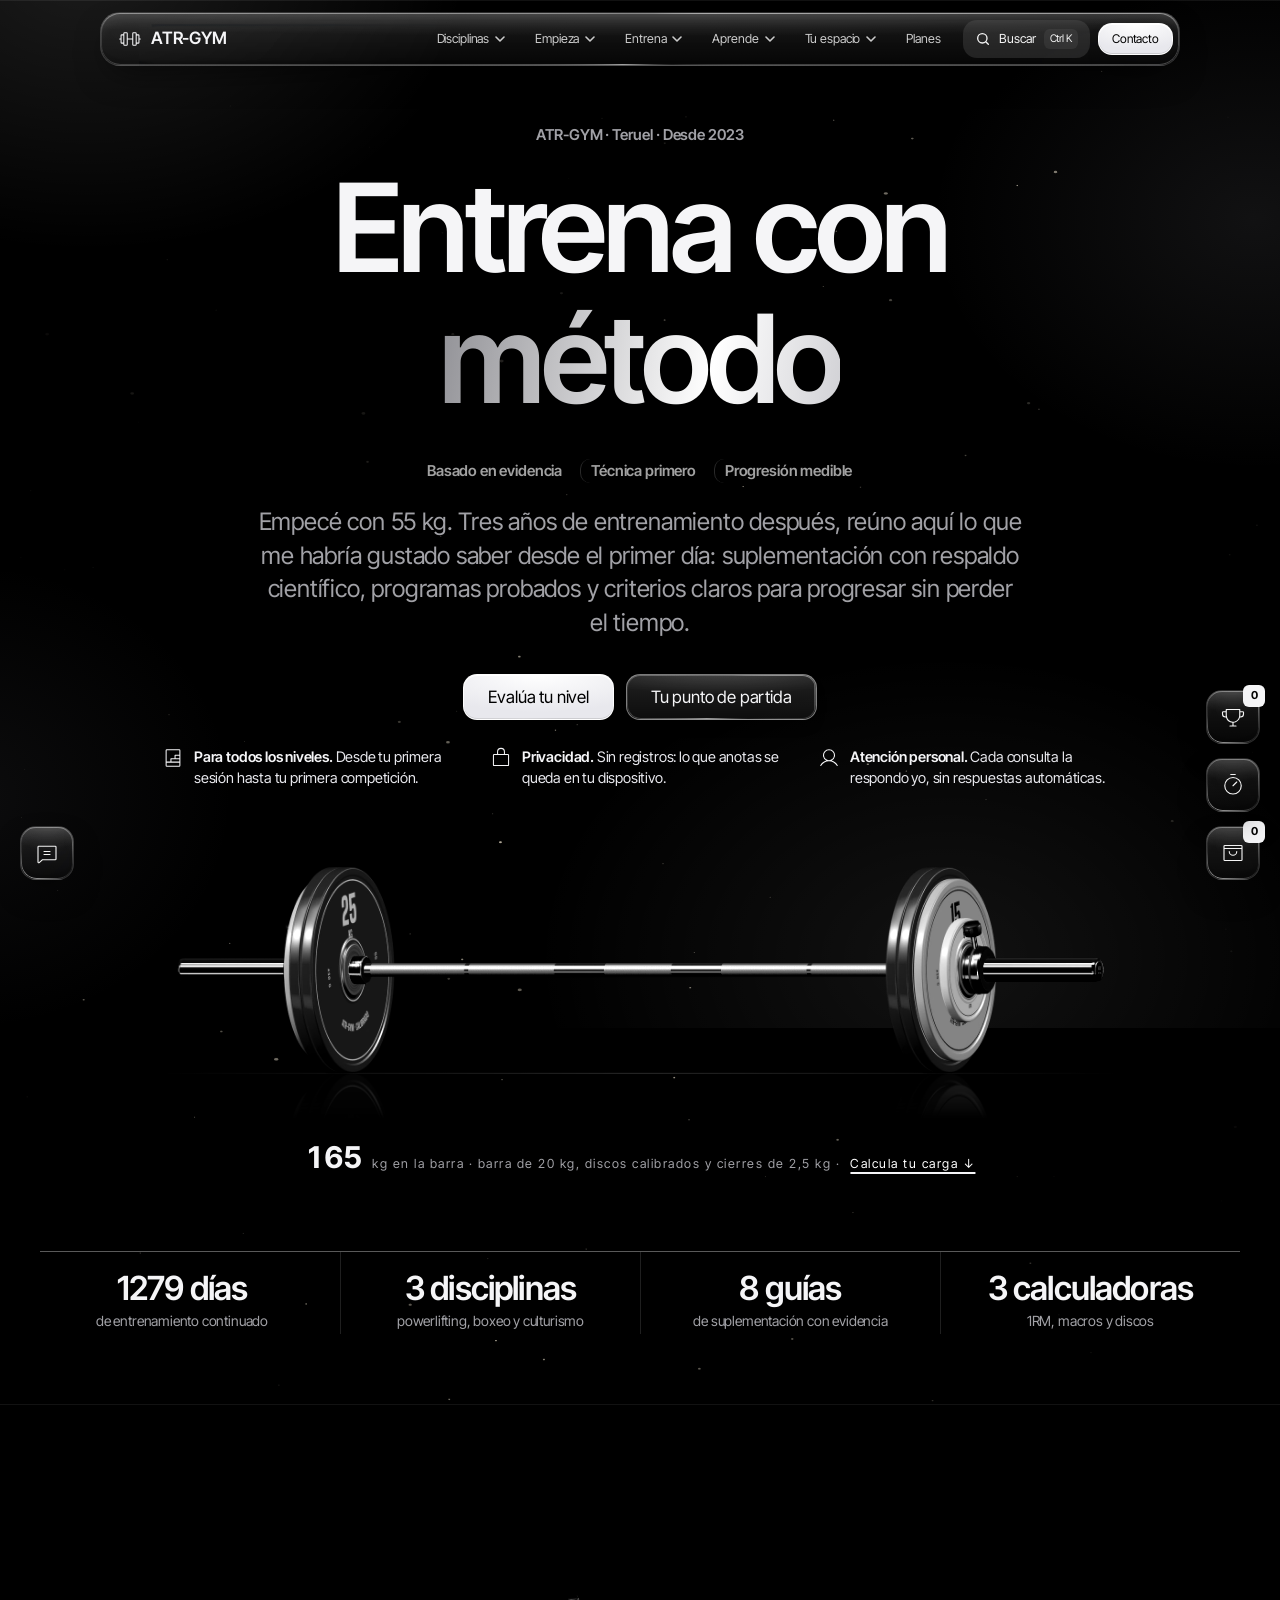
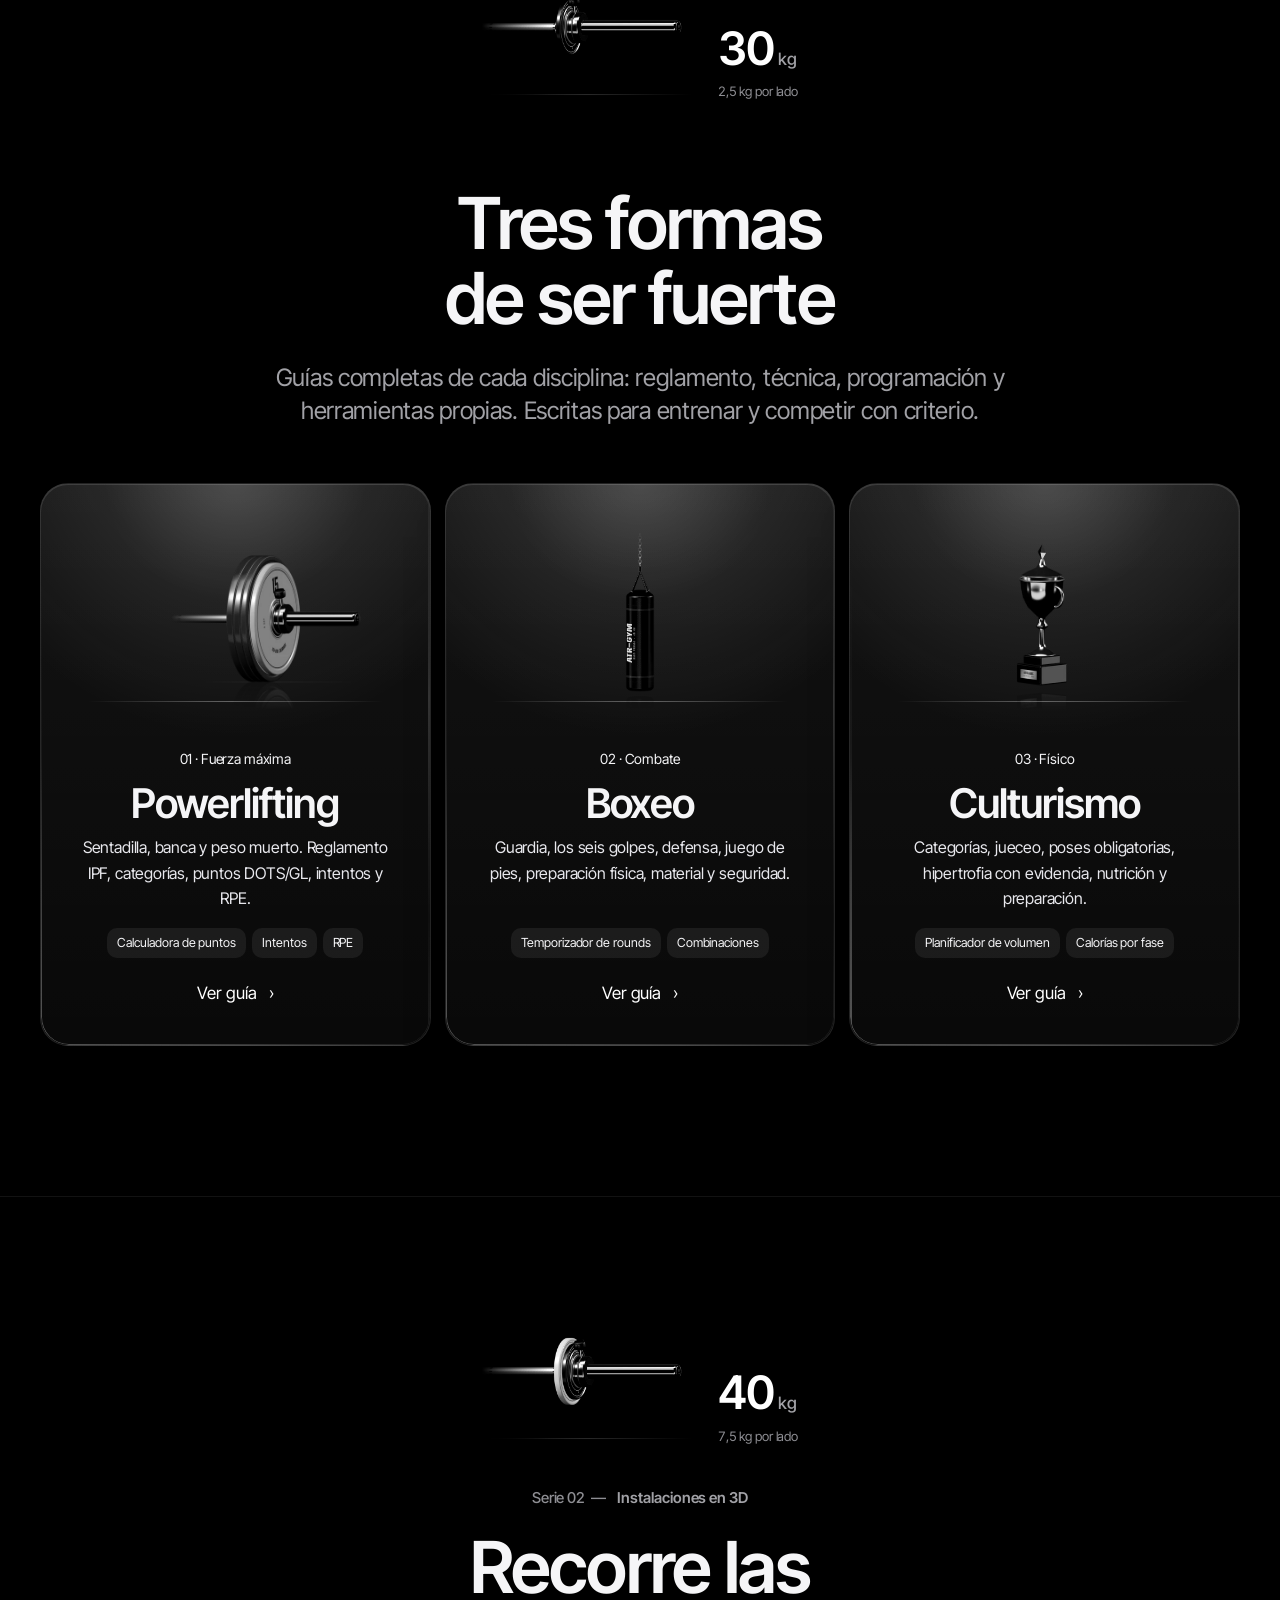
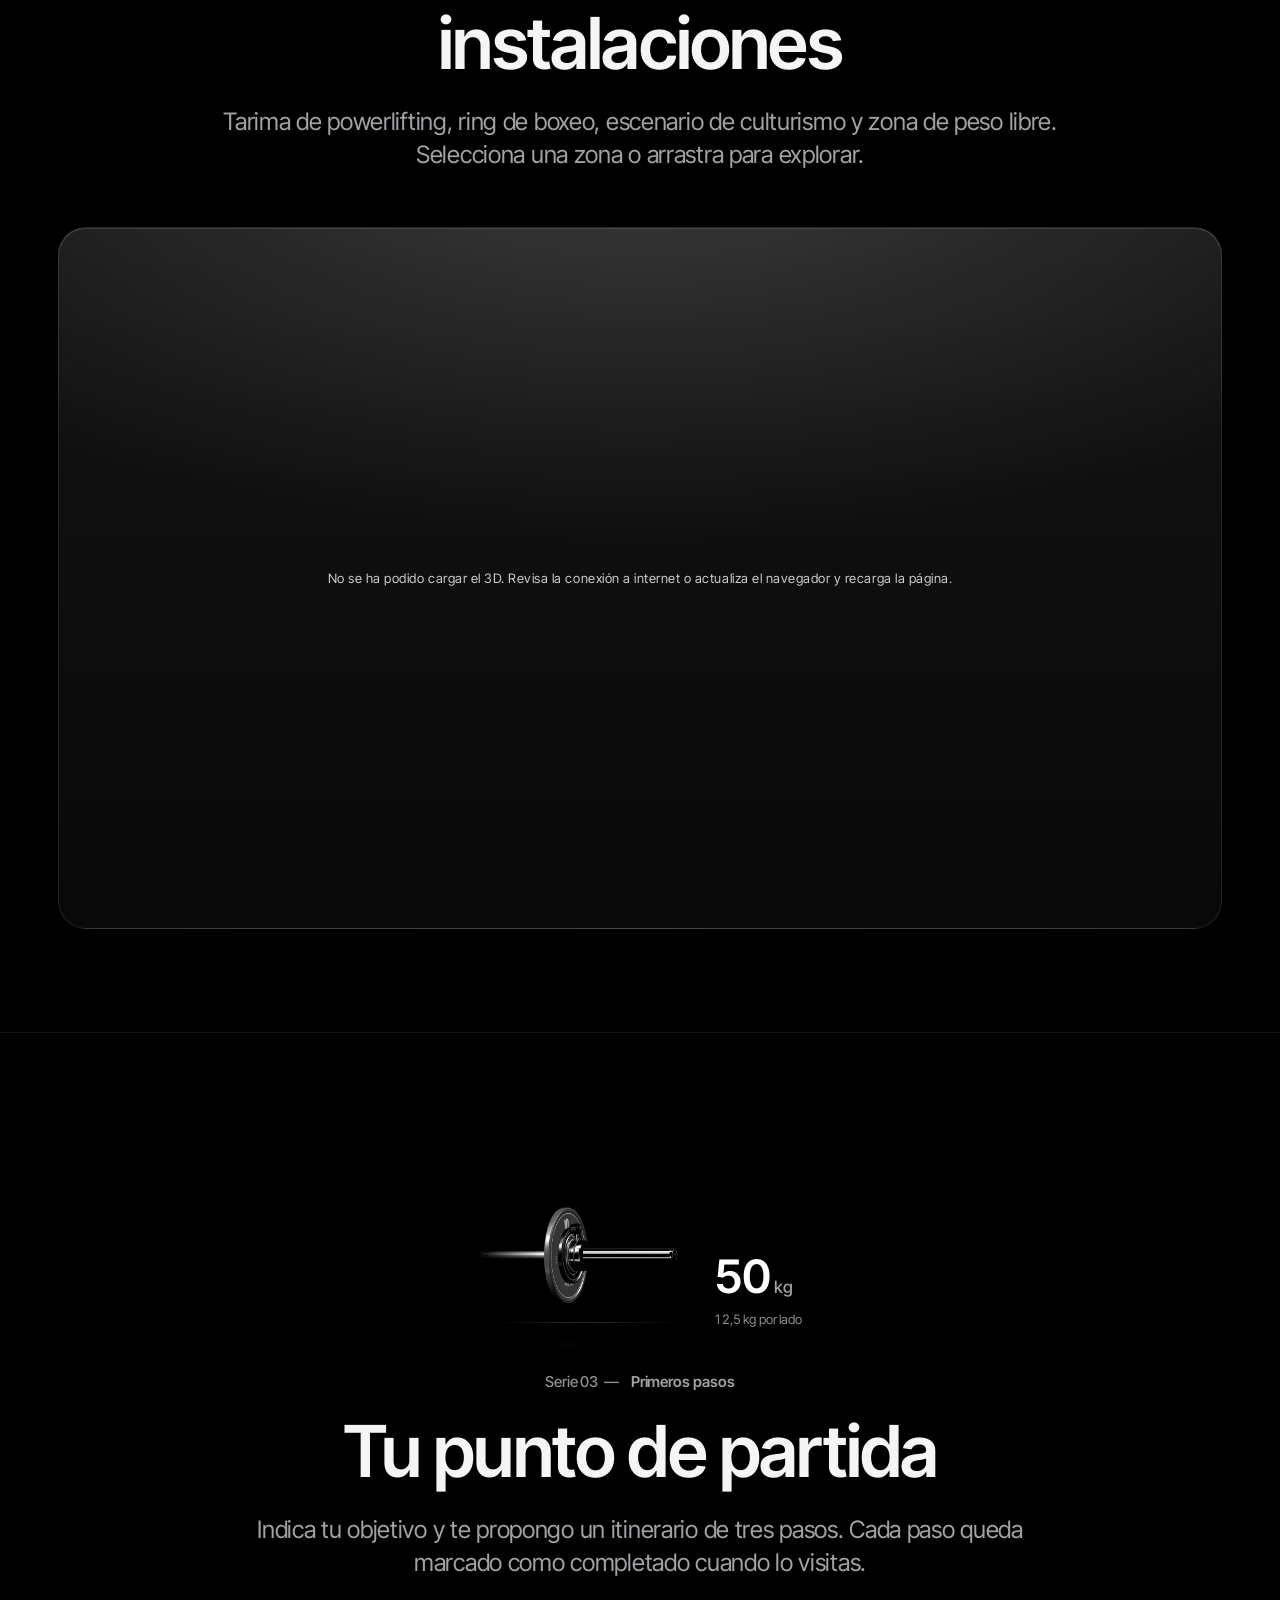
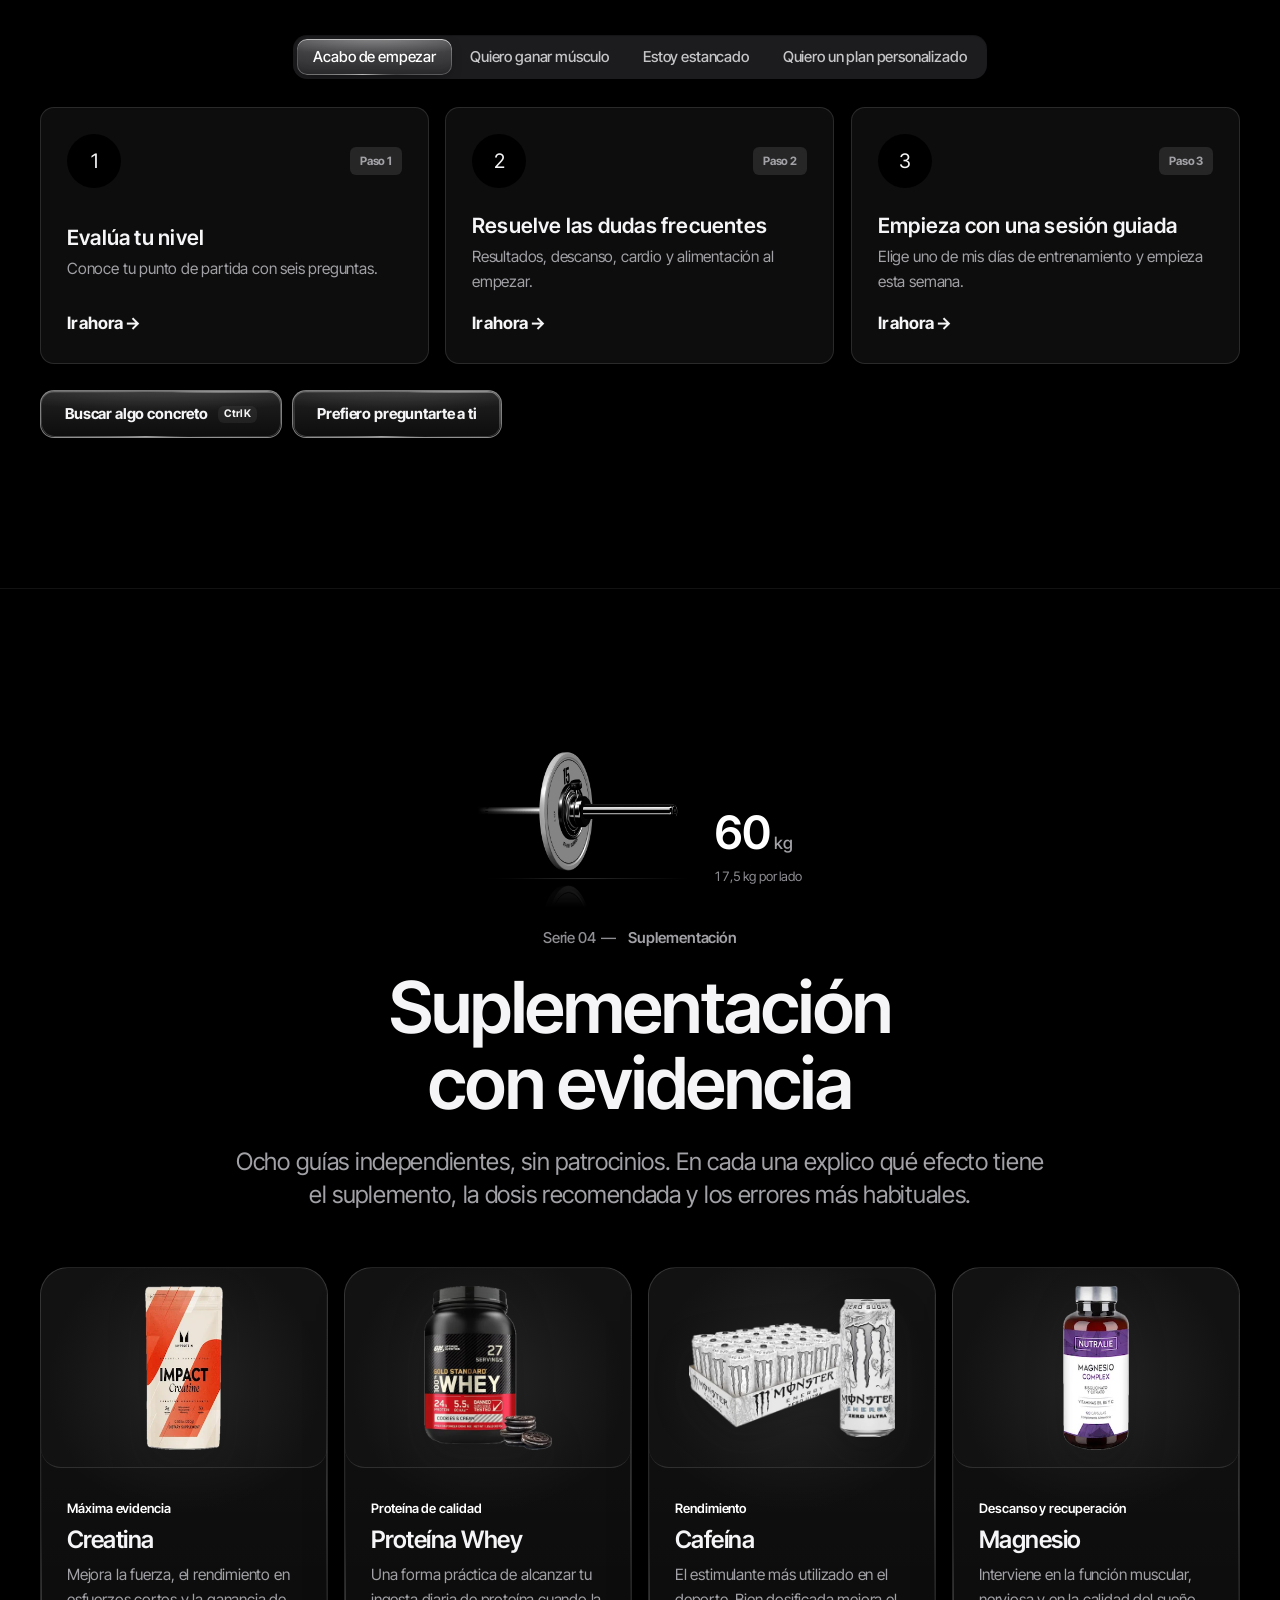
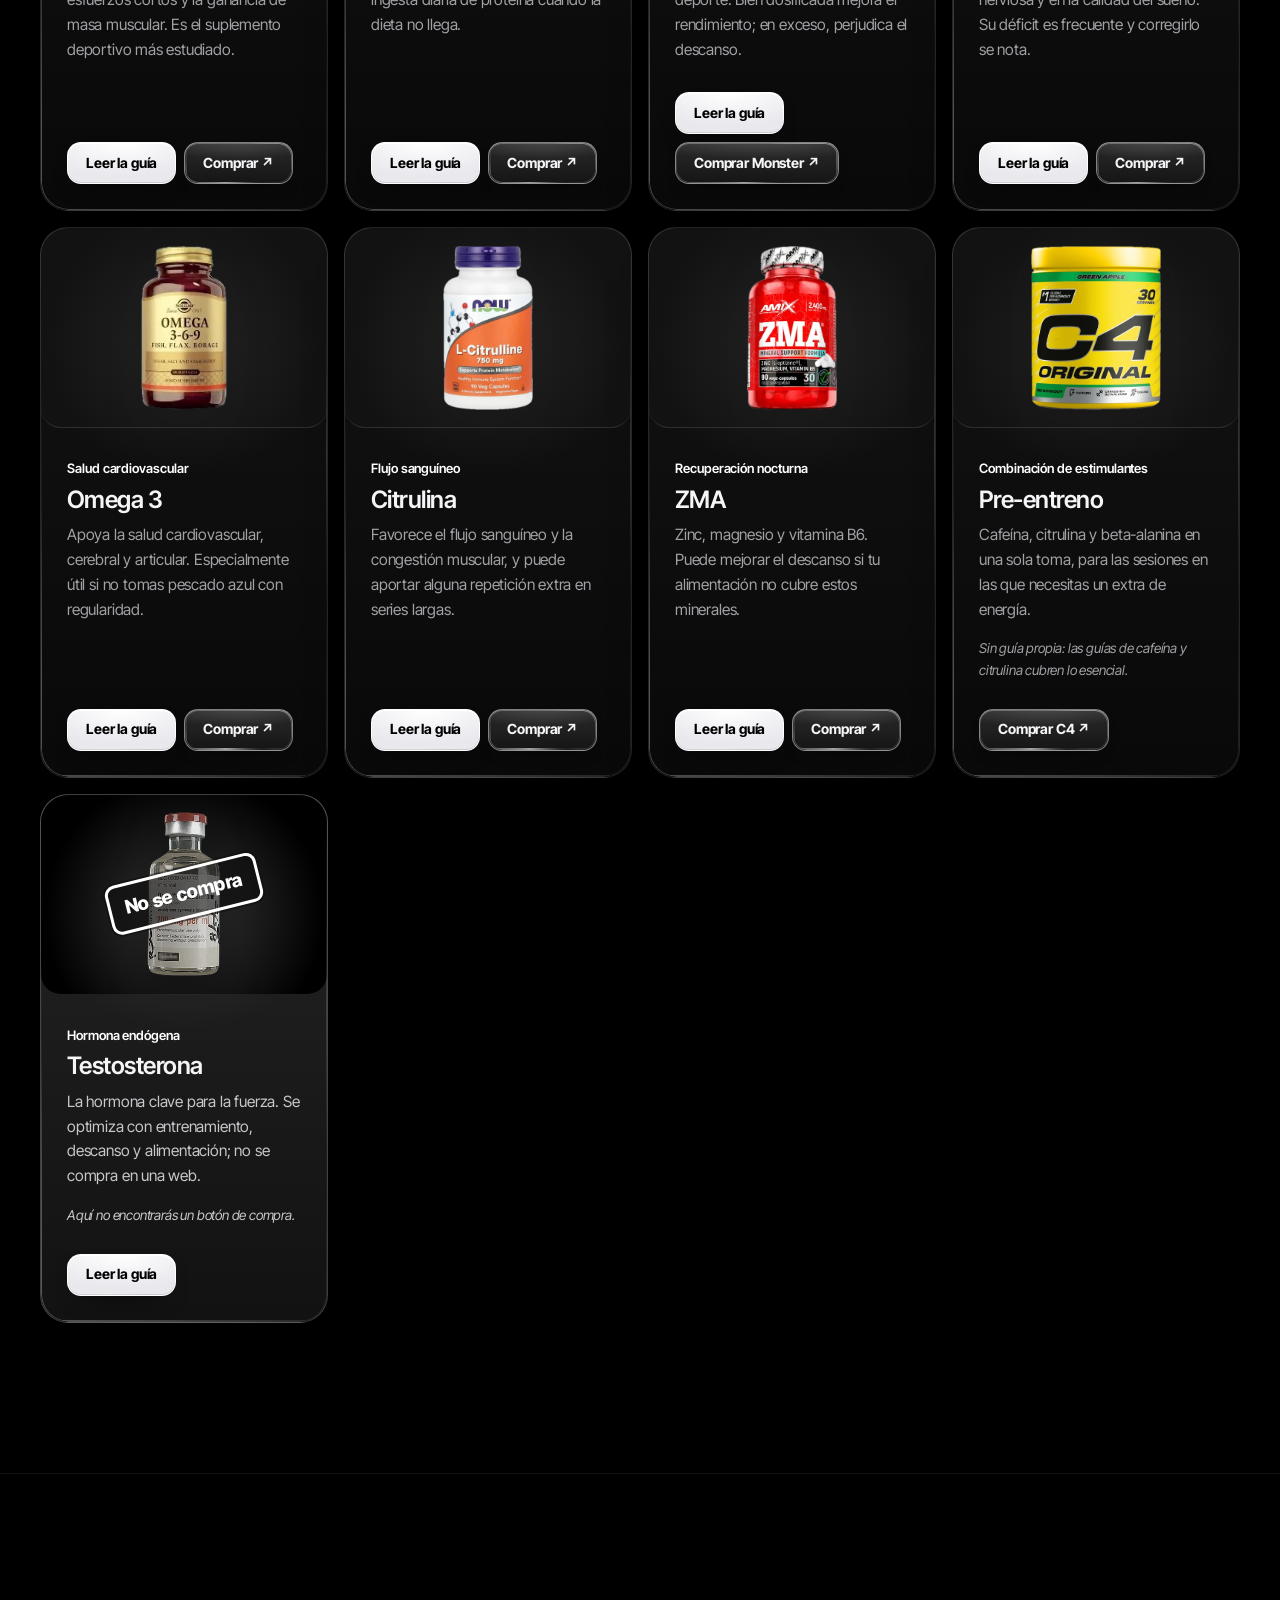
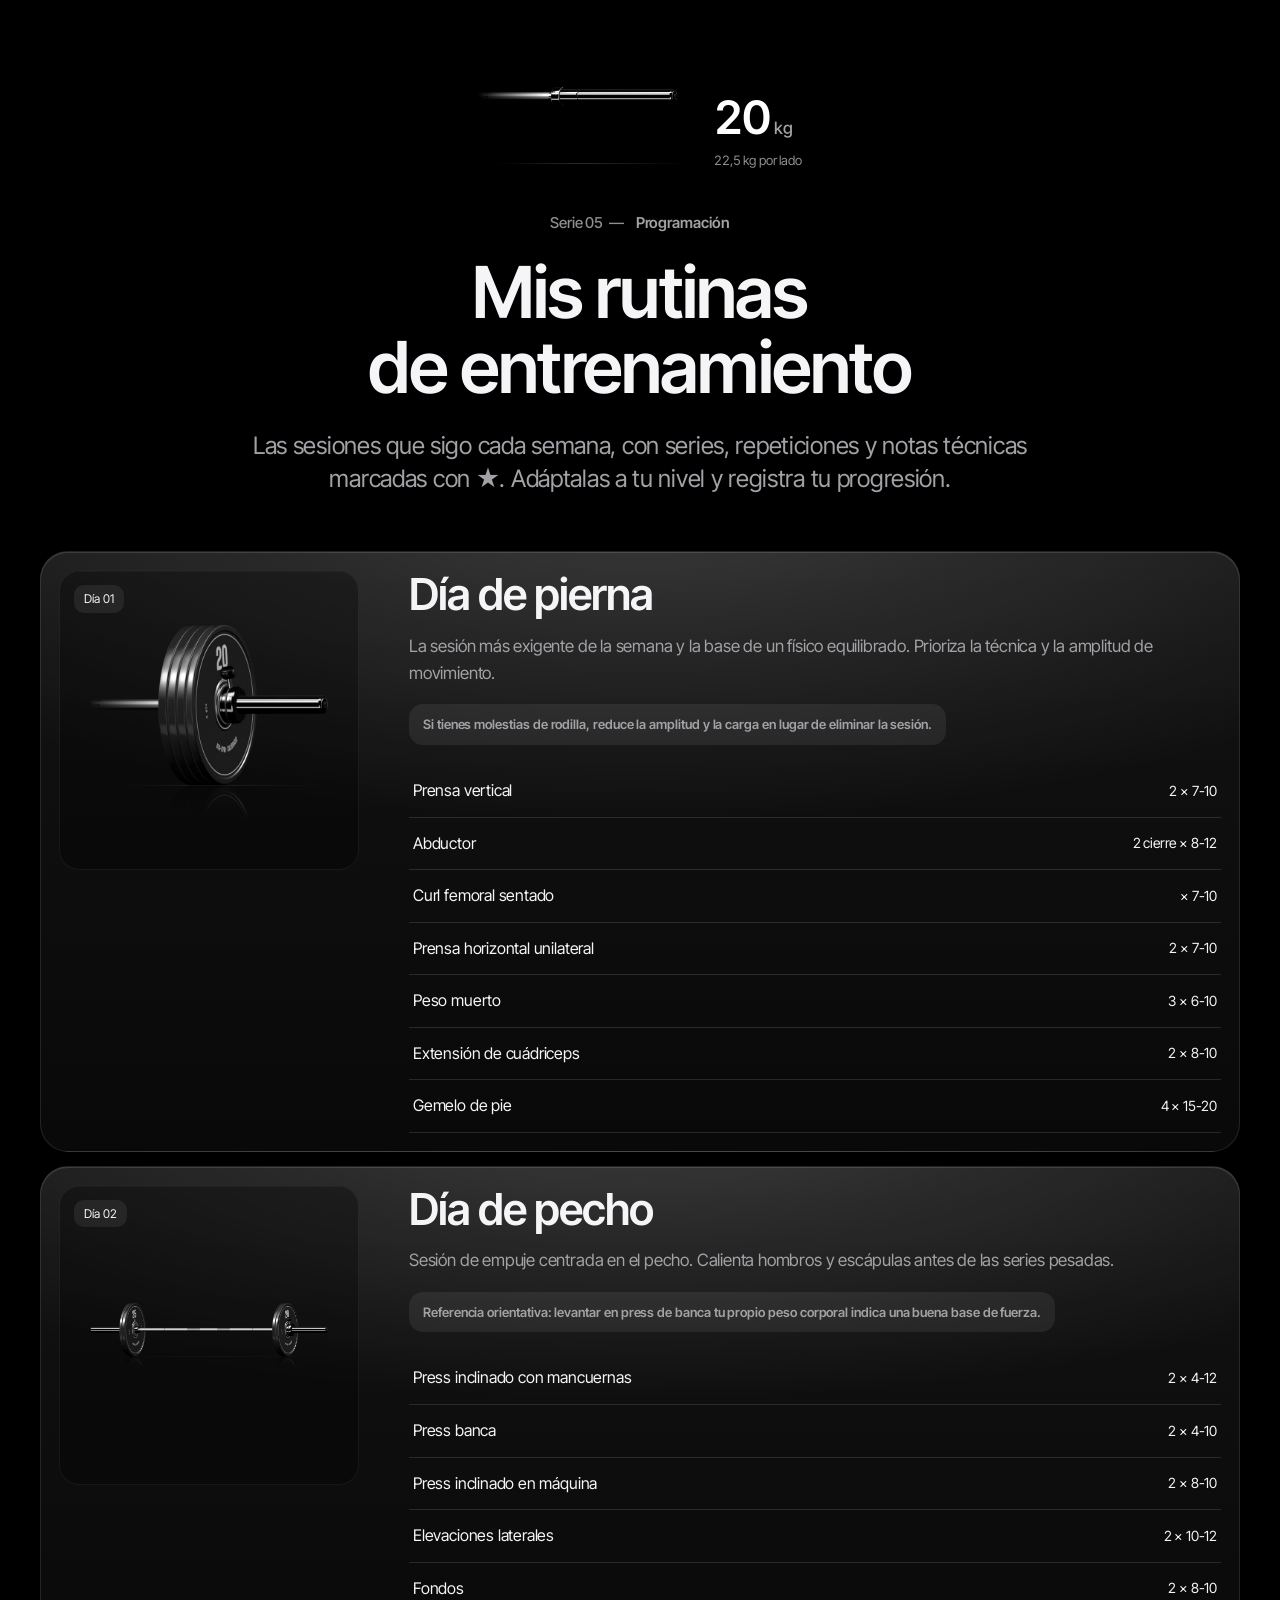
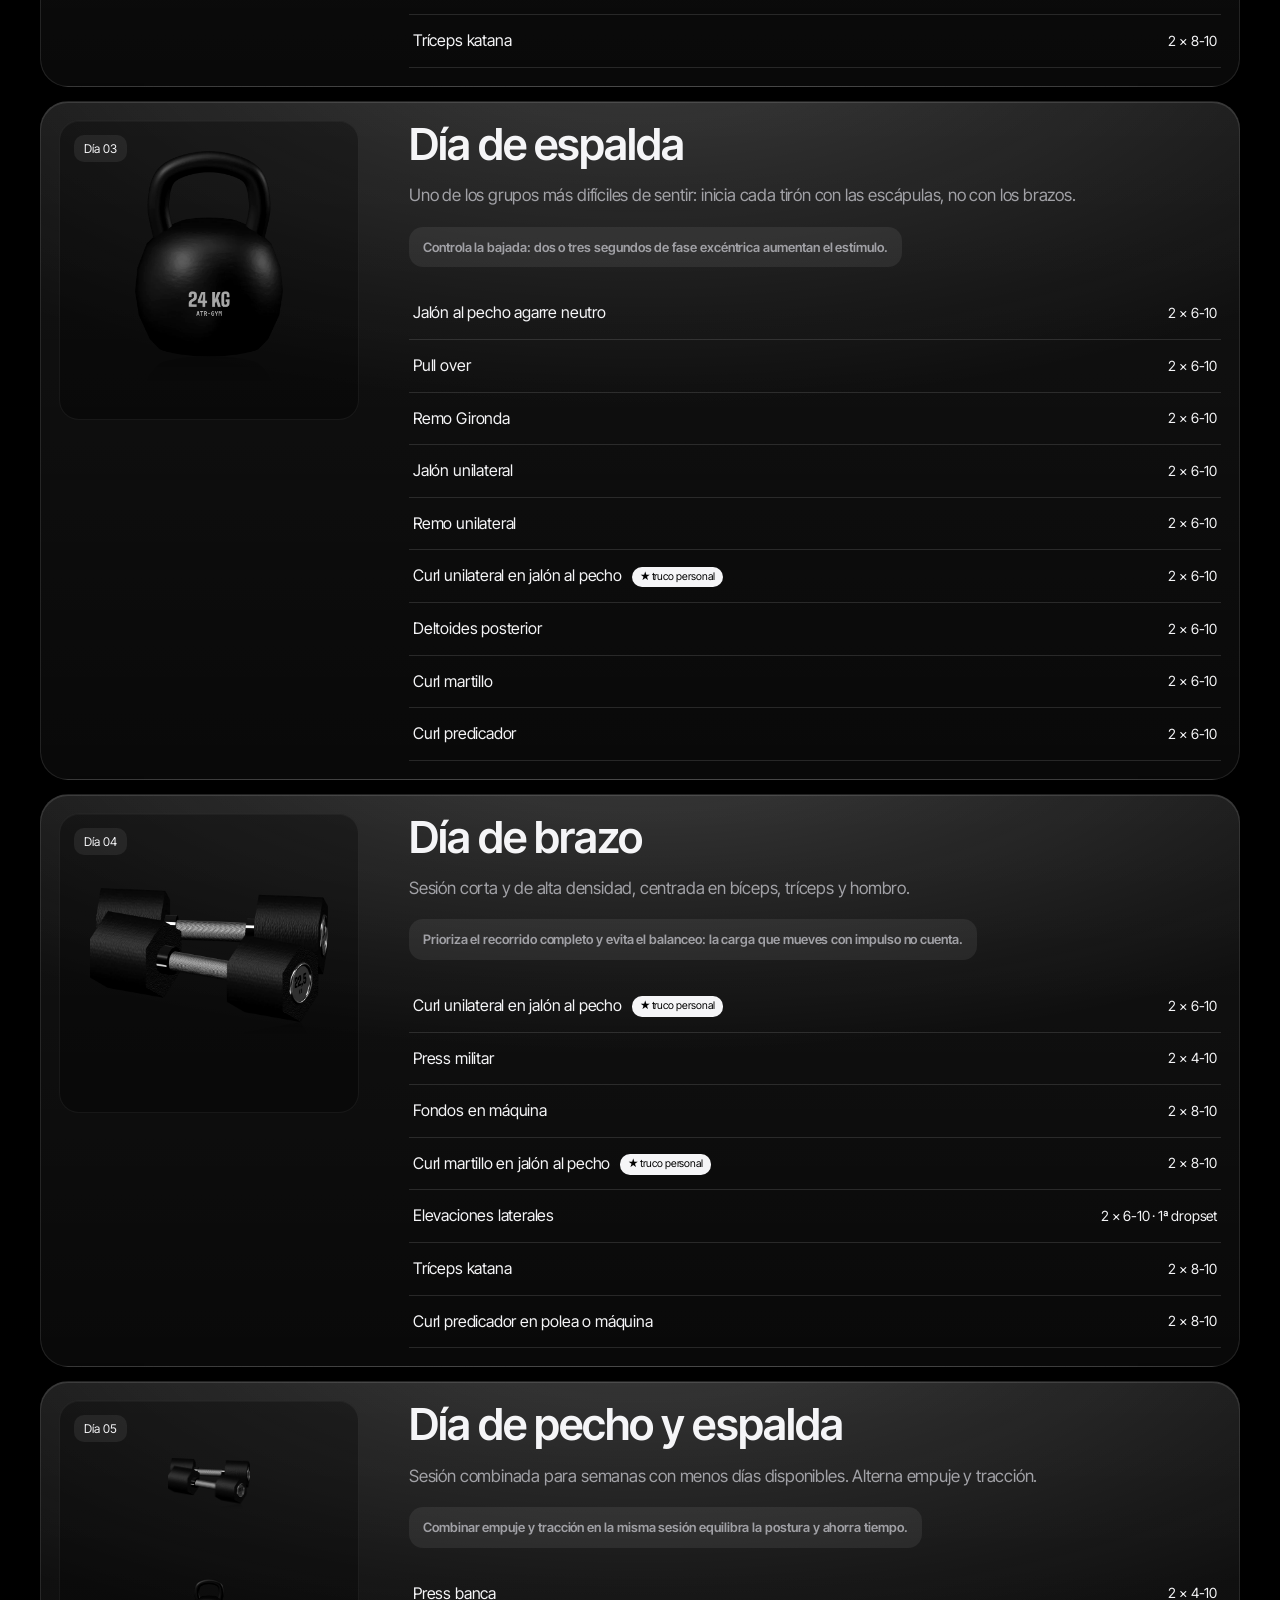
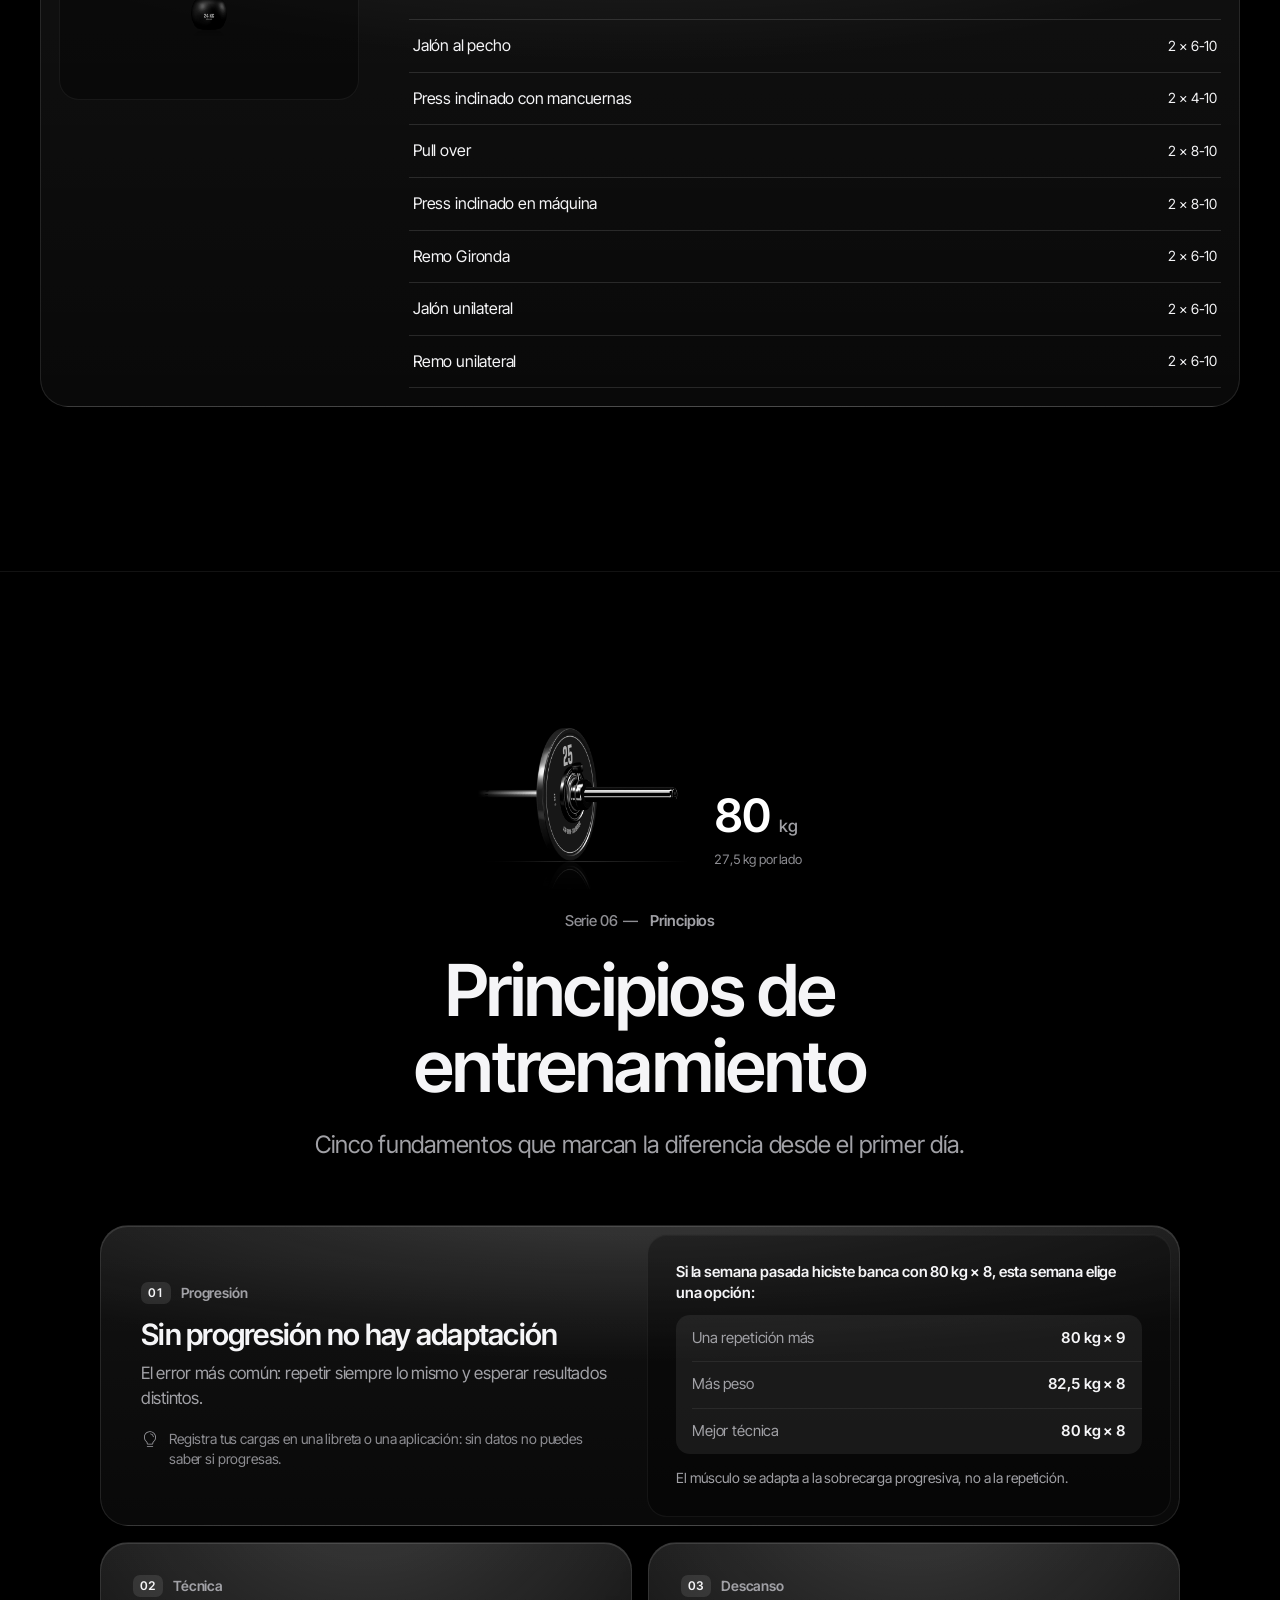
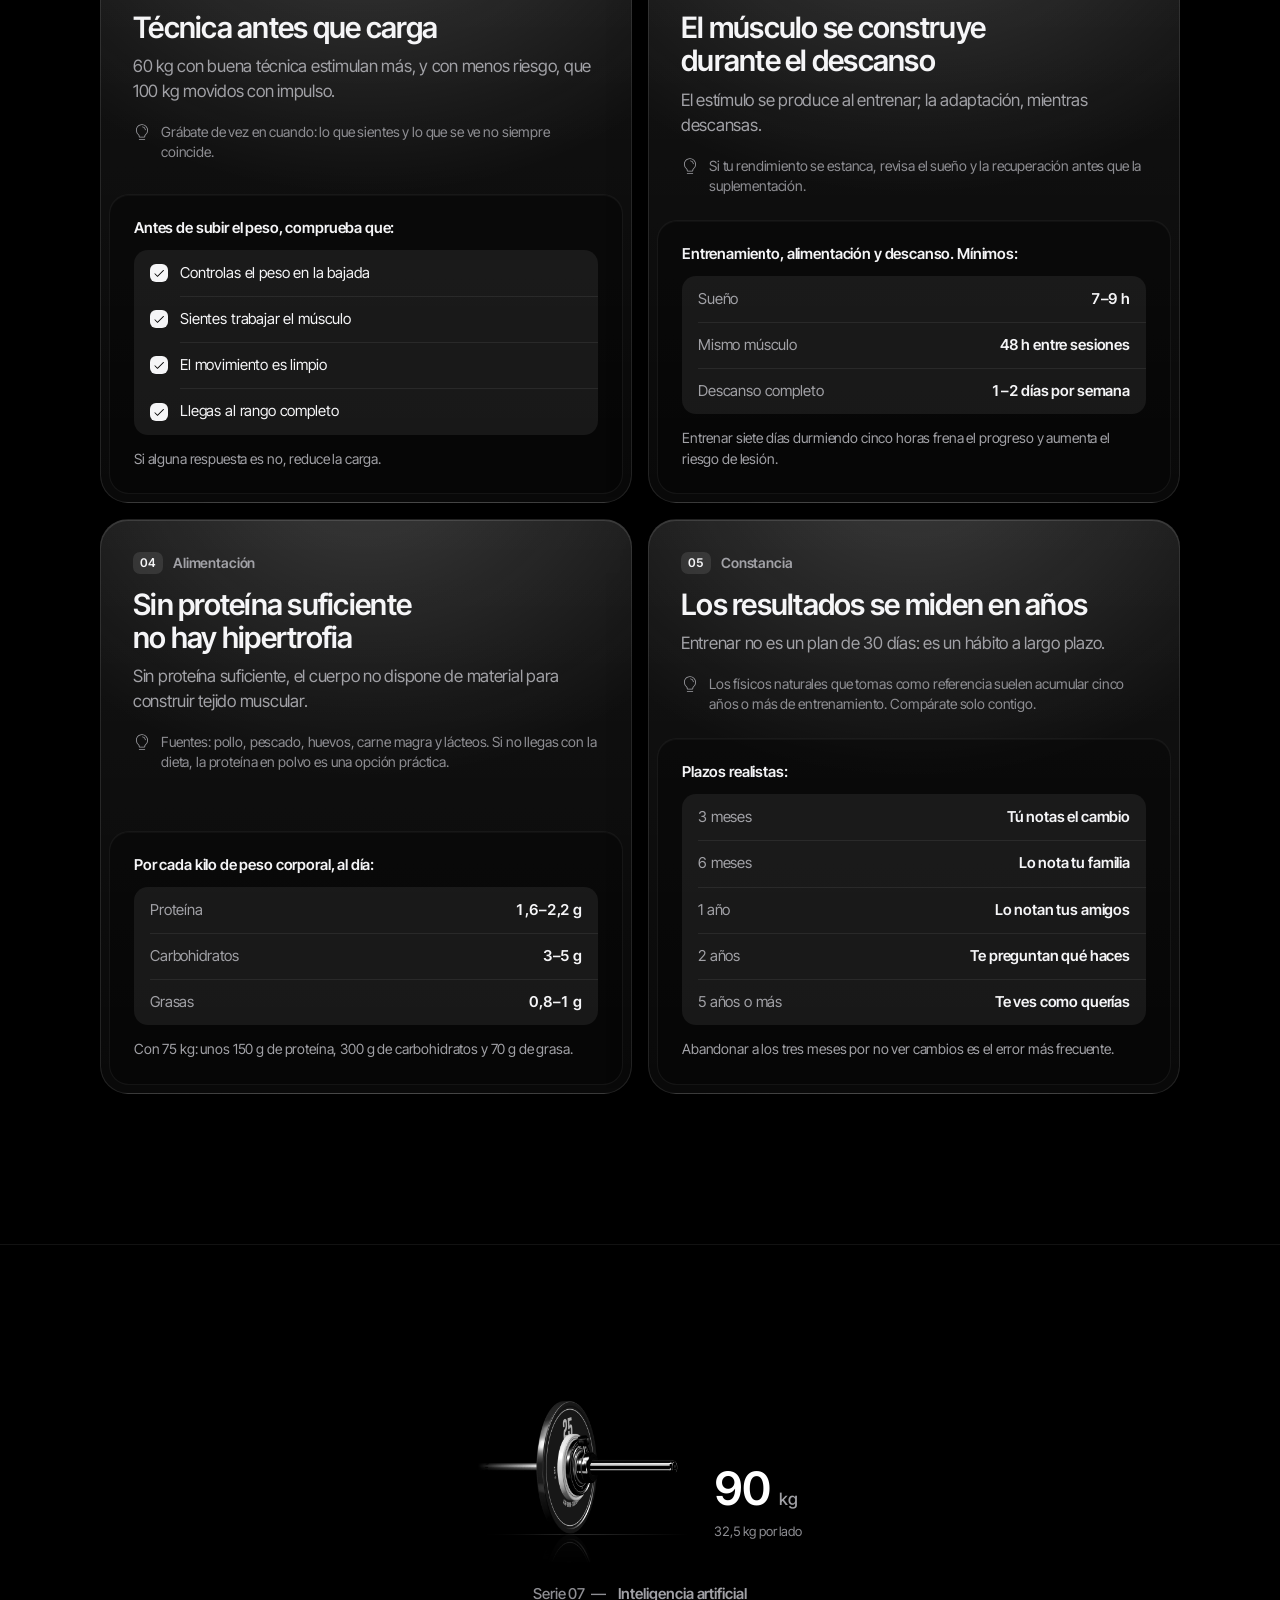
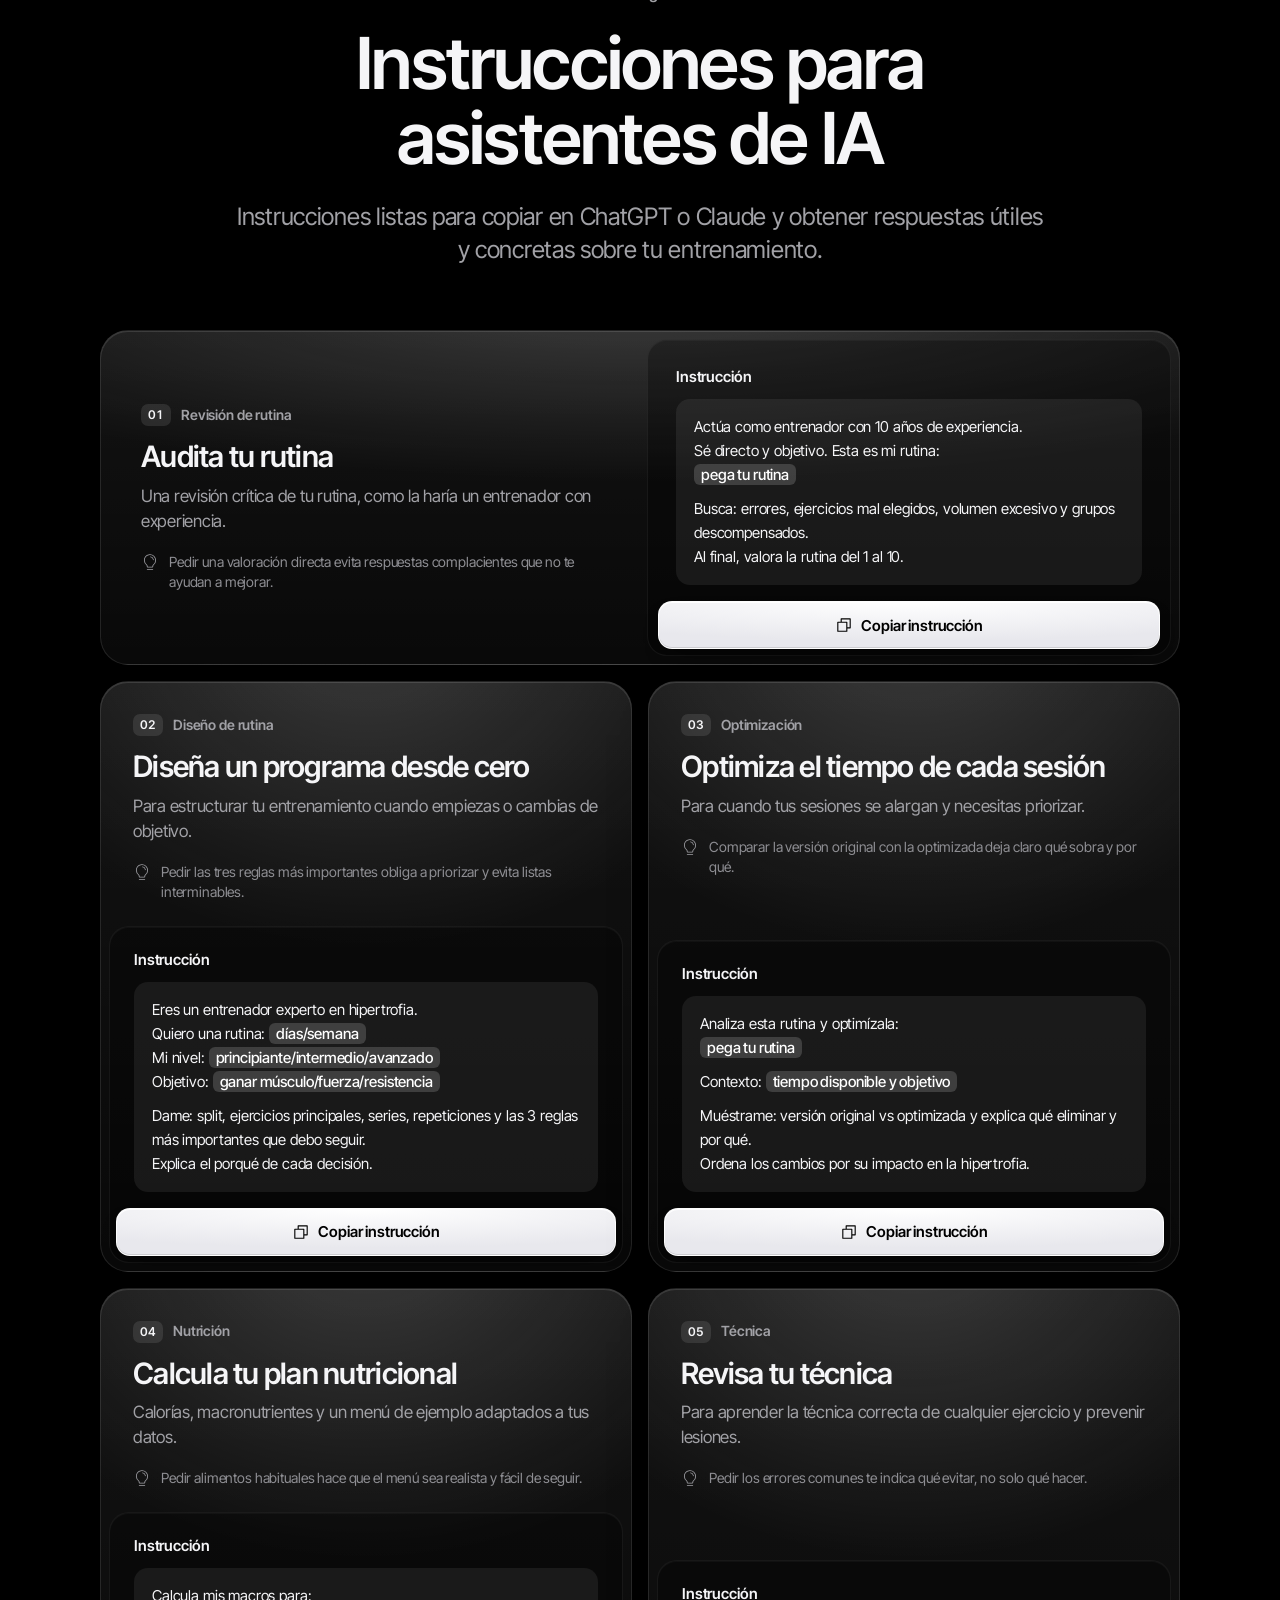
==== index.html @ 0836b5b2 "Estado inicial antes de las mejoras Co-Authored-By: Claude Opus 5.5 <noreply@anthropic.com>" ====
<!DOCTYPE html>
<html lang="es" data-bs-theme="dark">

<head>
    <meta charset="UTF-8">
    <meta name="viewport" content="width=device-width, initial-scale=1.0">
    <title>ATR-GYM — Entrena con método</title>
    <meta name="description"
        content="Entrenamiento de fuerza con método: guías de suplementación basadas en evidencia, rutinas probadas, mitos revisados con datos y calculadoras de carga, 1RM y macros. ATR-GYM, Teruel.">
    <meta property="og:title" content="ATR-GYM — Entrena con método">
    <meta property="og:description"
        content="Entrenamiento de fuerza con método: guías de suplementación basadas en evidencia, rutinas probadas, mitos revisados con datos y calculadoras de carga, 1RM y macros. ATR-GYM, Teruel.">
    <meta property="og:type" content="website">
    <meta name="theme-color" content="#000000">
    <link rel="manifest" href="manifest.json">
    <link rel="apple-touch-icon" href="img/apple-touch-icon.png">
    <link rel="canonical" href="https://cactusastro.github.io/ATR_GYM/">
    <meta property="og:url" content="https://cactusastro.github.io/ATR_GYM/">
    <meta property="og:site_name" content="ATR-GYM">
    <meta property="og:locale" content="es_ES">
    <meta property="og:image" content="https://cactusastro.github.io/ATR_GYM/img/compartir.jpg">
    <meta property="og:image:width" content="1200">
    <meta property="og:image:height" content="630">
    <meta property="og:image:alt" content="ATR-GYM · Entrena con método">
    <meta name="twitter:card" content="summary_large_image">
    <link rel="icon"
        href="data:image/svg+xml,%3Csvg xmlns='http://www.w3.org/2000/svg' viewBox='0 0 64 64'%3E%3Crect width='64' height='64' rx='14' fill='%23000000'/%3E%3Crect x='6' y='29' width='52' height='6' rx='3' fill='%23C7C7CC'/%3E%3Crect x='17' y='15' width='9' height='34' rx='2.5' fill='%23F5F5F7'/%3E%3Crect x='38' y='15' width='9' height='34' rx='2.5' fill='%23F5F5F7'/%3E%3Crect x='12' y='20' width='5' height='24' rx='2' fill='%238E8E93'/%3E%3Crect x='47' y='20' width='5' height='24' rx='2' fill='%238E8E93'/%3E%3C/svg%3E">
    <link rel="preconnect" href="https://fonts.googleapis.com">
    <link rel="preconnect" href="https://fonts.gstatic.com" crossorigin>
    <link href="https://fonts.googleapis.com/css2?family=Big+Shoulders+Display:wght@600;700;800;900&family=Archivo:ital,wght@0,400;0,500;0,600;0,700;0,800;1,400&family=JetBrains+Mono:wght@400;600;700&family=Inter+Tight:wght@400;500;600;700&display=swap" rel="stylesheet">
    <link href="https://cdn.jsdelivr.net/npm/bootstrap@5.3.8/dist/css/bootstrap.min.css" rel="stylesheet"
        integrity="sha384-sRIl4kxILFvY47J16cr9ZwB07vP4J8+LH7qKQnuqkuIAvNWLzeN8tE5YBujZqJLB" crossorigin="anonymous">
    <link rel="stylesheet" href="atr.css">
    <script type="importmap">{"imports":{"three":"https://cdn.jsdelivr.net/npm/three@0.170.0/build/three.module.min.js","three/addons/":"https://cdn.jsdelivr.net/npm/three@0.170.0/examples/jsm/"}}</script>
</head>

<body>
    <svg xmlns="http://www.w3.org/2000/svg" width="0" height="0" style="position:absolute" aria-hidden="true" focusable="false"><!-- Iconos: Phosphor Icons (light), licencia MIT · phosphoricons.com --><defs><symbol id="i-trofeo" viewBox="0 0 256 256" fill="currentColor"><path d="M232,66H206V48a6,6,0,0,0-6-6H56a6,6,0,0,0-6,6V66H24A14,14,0,0,0,10,80V96a38,38,0,0,0,38,38h5.14A78,78,0,0,0,122,189.75V218H96a6,6,0,0,0,0,12h64a6,6,0,0,0,0-12H134V189.75c32.44-2.52,59.43-25.3,68.62-55.75H208a38,38,0,0,0,38-38V80A14,14,0,0,0,232,66ZM48,122A26,26,0,0,1,22,96V80a2,2,0,0,1,2-2H50v34a80.87,80.87,0,0,0,.65,10Zm146-10.9c0,36.62-29.38,66.63-65.5,66.9A66,66,0,0,1,62,112V54H194ZM234,96a26,26,0,0,1-26,26h-2.77a78.45,78.45,0,0,0,.77-10.9V78h26a2,2,0,0,1,2,2Z"/></symbol><symbol id="i-crono" viewBox="0 0 256 256" fill="currentColor"><path d="M128,42a94,94,0,1,0,94,94A94.11,94.11,0,0,0,128,42Zm0,176a82,82,0,1,1,82-82A82.1,82.1,0,0,1,128,218ZM172.24,91.76a6,6,0,0,1,0,8.48l-40,40a6,6,0,1,1-8.48-8.48l40-40A6,6,0,0,1,172.24,91.76ZM98,16a6,6,0,0,1,6-6h48a6,6,0,0,1,0,12H104A6,6,0,0,1,98,16Z"/></symbol><symbol id="i-carrito" viewBox="0 0 256 256" fill="currentColor"><path d="M216,42H40A14,14,0,0,0,26,56V200a14,14,0,0,0,14,14H216a14,14,0,0,0,14-14V56A14,14,0,0,0,216,42ZM40,54H216a2,2,0,0,1,2,2V74H38V56A2,2,0,0,1,40,54ZM216,202H40a2,2,0,0,1-2-2V86H218V200A2,2,0,0,1,216,202Zm-42-90a46,46,0,0,1-92,0,6,6,0,0,1,12,0,34,34,0,0,0,68,0,6,6,0,0,1,12,0Z"/></symbol><symbol id="i-chat" viewBox="0 0 256 256" fill="currentColor"><path d="M216,50H40A14,14,0,0,0,26,64V224a13.88,13.88,0,0,0,8.09,12.69A14.11,14.11,0,0,0,40,238a13.87,13.87,0,0,0,9-3.31l.06-.05L82.23,206H216a14,14,0,0,0,14-14V64A14,14,0,0,0,216,50Zm2,142a2,2,0,0,1-2,2H80a6,6,0,0,0-3.92,1.46L41.26,225.53A2,2,0,0,1,38,224V64a2,2,0,0,1,2-2H216a2,2,0,0,1,2,2Zm-52-80a6,6,0,0,1-6,6H96a6,6,0,0,1,0-12h64A6,6,0,0,1,166,112Zm0,32a6,6,0,0,1-6,6H96a6,6,0,0,1,0-12h64A6,6,0,0,1,166,144Z"/></symbol><symbol id="i-enviar" viewBox="0 0 256 256" fill="currentColor"><path d="M230.88,115.69l-168-95.88a14,14,0,0,0-20,16.87L73.66,128,42.81,219.33A14,14,0,0,0,56,238a14.15,14.15,0,0,0,6.93-1.83L230.84,140.1a14,14,0,0,0,0-24.41Zm-5.95,14L57,225.73a2,2,0,0,1-2.86-2.42.42.42,0,0,0,0-.1L84.3,134H144a6,6,0,0,0,0-12H84.3L54.17,32.8a.3.3,0,0,0,0-.1,1.87,1.87,0,0,1,.6-2.2A1.85,1.85,0,0,1,57,30.25l168,95.89a1.93,1.93,0,0,1,1,1.74A2,2,0,0,1,224.93,129.66Z"/></symbol><symbol id="i-camara" viewBox="0 0 256 256" fill="currentColor"><path d="M208,58H179.21L165,36.67A6,6,0,0,0,160,34H96a6,6,0,0,0-5,2.67L76.78,58H48A22,22,0,0,0,26,80V192a22,22,0,0,0,22,22H208a22,22,0,0,0,22-22V80A22,22,0,0,0,208,58Zm10,134a10,10,0,0,1-10,10H48a10,10,0,0,1-10-10V80A10,10,0,0,1,48,70H80a6,6,0,0,0,5-2.67L99.21,46h57.57L171,67.33A6,6,0,0,0,176,70h32a10,10,0,0,1,10,10ZM128,90a42,42,0,1,0,42,42A42,42,0,0,0,128,90Zm0,72a30,30,0,1,1,30-30A30,30,0,0,1,128,162Z"/></symbol><symbol id="i-idea" viewBox="0 0 256 256" fill="currentColor"><path d="M174,232a6,6,0,0,1-6,6H88a6,6,0,0,1,0-12h80A6,6,0,0,1,174,232Zm40-128a85.56,85.56,0,0,1-32.88,67.64A18.23,18.23,0,0,0,174,186v6a14,14,0,0,1-14,14H96a14,14,0,0,1-14-14v-6a18,18,0,0,0-7-14.23h0a85.59,85.59,0,0,1-33-67.24C41.74,57.91,79.39,19.12,125.93,18A86,86,0,0,1,214,104Zm-12,0a74,74,0,0,0-75.79-74C86.17,31,53.78,64.34,54,104.42a73.67,73.67,0,0,0,28.4,57.87A29.92,29.92,0,0,1,94,186v6a2,2,0,0,0,2,2h64a2,2,0,0,0,2-2v-6a30.18,30.18,0,0,1,11.7-23.78A73.59,73.59,0,0,0,202,104Zm-20.08-9A55.58,55.58,0,0,0,137,50.08a6,6,0,1,0-2,11.84C152.38,64.84,167.13,79.6,170.08,97a6,6,0,0,0,5.91,5,6.87,6.87,0,0,0,1-.08A6,6,0,0,0,181.92,95Z"/></symbol><symbol id="i-objetivo" viewBox="0 0 256 256" fill="currentColor"><path d="M220.06,84a102.06,102.06,0,1,1-24.31-32.27l24-24a6,6,0,0,1,8.48,8.49l-96,96a6,6,0,1,1-8.48-8.49l29.39-29.4a42,42,0,1,0,16.78,31.24,6,6,0,1,1,12-.68A54,54,0,1,1,161.7,85.83l25.54-25.55a89.91,89.91,0,1,0,22,28.93A6,6,0,1,1,220.06,84Z"/></symbol><symbol id="i-rayo" viewBox="0 0 256 256" fill="currentColor"><path d="M213.84,118.63a6,6,0,0,0-3.73-4.25L150.88,92.17l15-75a6,6,0,0,0-10.27-5.27l-112,120a6,6,0,0,0,2.28,9.71l59.23,22.21-15,75a6,6,0,0,0,3.14,6.52A6.07,6.07,0,0,0,96,246a6,6,0,0,0,4.39-1.91l112-120A6,6,0,0,0,213.84,118.63ZM106,220.46l11.85-59.28a6,6,0,0,0-3.77-6.8l-55.6-20.85,91.46-98L138.12,94.82a6,6,0,0,0,3.77,6.8l55.6,20.85Z"/></symbol><symbol id="i-video" viewBox="0 0 256 256" fill="currentColor"><path d="M250.83,74.71a6,6,0,0,0-6.16.3L206,100.79V72a14,14,0,0,0-14-14H32A14,14,0,0,0,18,72V184a14,14,0,0,0,14,14H192a14,14,0,0,0,14-14V155.21L244.67,181a6,6,0,0,0,9.33-5V80A6,6,0,0,0,250.83,74.71ZM194,184a2,2,0,0,1-2,2H32a2,2,0,0,1-2-2V72a2,2,0,0,1,2-2H192a2,2,0,0,1,2,2Zm48-19.21-36-24V115.21l36-24Z"/></symbol><symbol id="i-calendario" viewBox="0 0 256 256" fill="currentColor"><path d="M208,34H182V24a6,6,0,0,0-12,0V34H86V24a6,6,0,0,0-12,0V34H48A14,14,0,0,0,34,48V208a14,14,0,0,0,14,14H208a14,14,0,0,0,14-14V48A14,14,0,0,0,208,34ZM48,46H74V56a6,6,0,0,0,12,0V46h84V56a6,6,0,0,0,12,0V46h26a2,2,0,0,1,2,2V82H46V48A2,2,0,0,1,48,46ZM208,210H48a2,2,0,0,1-2-2V94H210V208A2,2,0,0,1,208,210Zm-39.76-86.24a6,6,0,0,1,0,8.48l-48,48a6,6,0,0,1-8.48,0l-24-24a6,6,0,0,1,8.48-8.48L116,167.51l43.76-43.75A6,6,0,0,1,168.24,123.76Z"/></symbol><symbol id="i-contacto" viewBox="0 0 256 256" fill="currentColor"><path d="M198,112a6,6,0,0,1-6,6H152a6,6,0,0,1,0-12h40A6,6,0,0,1,198,112Zm-6,26H152a6,6,0,0,0,0,12h40a6,6,0,0,0,0-12Zm38-82V200a14,14,0,0,1-14,14H40a14,14,0,0,1-14-14V56A14,14,0,0,1,40,42H216A14,14,0,0,1,230,56Zm-12,0a2,2,0,0,0-2-2H40a2,2,0,0,0-2,2V200a2,2,0,0,0,2,2H216a2,2,0,0,0,2-2ZM133.81,166.51a6,6,0,0,1-11.62,3C119.34,158.38,108.08,150,96,150s-23.33,8.38-26.19,19.5a6,6,0,0,1-11.62-3A38,38,0,0,1,76.78,143a30,30,0,1,1,38.45,0A38,38,0,0,1,133.81,166.51ZM96,138a18,18,0,1,0-18-18A18,18,0,0,0,96,138Z"/></symbol><symbol id="i-voto" viewBox="0 0 256 256" fill="currentColor"><path d="M222,48V208a14,14,0,0,1-14,14H136a6,6,0,0,1,0-12h72a2,2,0,0,0,2-2V48a2,2,0,0,0-2-2H48a2,2,0,0,0-2,2v96a6,6,0,0,1-12,0V48A14,14,0,0,1,48,34H208A14,14,0,0,1,222,48ZM115.76,155.76,64,207.51,44.24,187.76a6,6,0,0,0-8.48,8.48l24,24a6,6,0,0,0,8.48,0l56-56a6,6,0,0,0-8.48-8.48Z"/></symbol><symbol id="i-compartir" viewBox="0 0 256 256" fill="currentColor"><path d="M176,162a37.91,37.91,0,0,0-28.3,12.67L98.8,143.24a37.89,37.89,0,0,0,0-30.48l48.9-31.43a38,38,0,1,0-6.5-10.09L92.3,102.67a38,38,0,1,0,0,50.66l48.9,31.43A38,38,0,1,0,176,162Zm0-132a26,26,0,1,1-26,26A26,26,0,0,1,176,30ZM64,154a26,26,0,1,1,26-26A26,26,0,0,1,64,154Zm112,72a26,26,0,1,1,26-26A26,26,0,0,1,176,226Z"/></symbol><symbol id="i-papelera" viewBox="0 0 256 256" fill="currentColor"><path d="M216,50H174V40a22,22,0,0,0-22-22H104A22,22,0,0,0,82,40V50H40a6,6,0,0,0,0,12H50V208a14,14,0,0,0,14,14H192a14,14,0,0,0,14-14V62h10a6,6,0,0,0,0-12ZM94,40a10,10,0,0,1,10-10h48a10,10,0,0,1,10,10V50H94ZM194,208a2,2,0,0,1-2,2H64a2,2,0,0,1-2-2V62H194ZM110,104v64a6,6,0,0,1-12,0V104a6,6,0,0,1,12,0Zm48,0v64a6,6,0,0,1-12,0V104a6,6,0,0,1,12,0Z"/></symbol><symbol id="i-corazon" viewBox="0 0 256 256" fill="currentColor"><path d="M178,42c-21,0-39.26,9.47-50,25.34C117.26,51.47,99,42,78,42a60.07,60.07,0,0,0-60,60c0,29.2,18.2,59.59,54.1,90.31a334.68,334.68,0,0,0,53.06,37,6,6,0,0,0,5.68,0,334.68,334.68,0,0,0,53.06-37C219.8,161.59,238,131.2,238,102A60.07,60.07,0,0,0,178,42ZM128,217.11C111.59,207.64,30,157.72,30,102A48.05,48.05,0,0,1,78,54c20.28,0,37.31,10.83,44.45,28.27a6,6,0,0,0,11.1,0C140.69,64.83,157.72,54,178,54a48.05,48.05,0,0,1,48,48C226,157.72,144.41,207.64,128,217.11Z"/></symbol><symbol id="i-rutina" viewBox="0 0 256 256" fill="currentColor"><path d="M166,152a6,6,0,0,1-6,6H96a6,6,0,0,1,0-12h64A6,6,0,0,1,166,152Zm-6-38H96a6,6,0,0,0,0,12h64a6,6,0,0,0,0-12Zm54-66V216a14,14,0,0,1-14,14H56a14,14,0,0,1-14-14V48A14,14,0,0,1,56,34H93.17a45.91,45.91,0,0,1,69.66,0H200A14,14,0,0,1,214,48ZM94,64v2h68V64a34,34,0,0,0-68,0ZM202,48a2,2,0,0,0-2-2H170.33A45.77,45.77,0,0,1,174,64v8a6,6,0,0,1-6,6H88a6,6,0,0,1-6-6V64a45.77,45.77,0,0,1,3.67-18H56a2,2,0,0,0-2,2V216a2,2,0,0,0,2,2H200a2,2,0,0,0,2-2Z"/></symbol><symbol id="i-dieta" viewBox="0 0 256 256" fill="currentColor"><path d="M224,106H213.77a86,86,0,0,0-171.54,0H32a6,6,0,0,0-6,6,102.35,102.35,0,0,0,56,91.06V208a14,14,0,0,0,14,14h64a14,14,0,0,0,14-14v-4.94A102.35,102.35,0,0,0,230,112,6,6,0,0,0,224,106ZM174.24,54.29a74.15,74.15,0,0,1,8.15,7.6A85.89,85.89,0,0,0,130.84,106H97.34A74.24,74.24,0,0,1,168,54C170.08,54,172.17,54.11,174.24,54.29ZM190.3,72.14A73.49,73.49,0,0,1,201.74,106H144.48A73.89,73.89,0,0,1,190.3,72.14ZM128,38a73.68,73.68,0,0,1,26.8,5,86.32,86.32,0,0,0-69.94,63H54.26A74.09,74.09,0,0,1,128,38Zm37.5,155.84a6,6,0,0,0-3.5,5.46V208a2,2,0,0,1-2,2H96a2,2,0,0,1-2-2v-8.7a6,6,0,0,0-3.5-5.46A90.35,90.35,0,0,1,38.2,118H217.8A90.35,90.35,0,0,1,165.5,193.84Z"/></symbol><symbol id="i-pack" viewBox="0 0 256 256" fill="currentColor"><path d="M229.18,173a6,6,0,0,1-2.16,8.2l-96,56a6,6,0,0,1-6,0l-96-56a6,6,0,0,1,6-10.36l93,54.23,93-54.23A6,6,0,0,1,229.18,173ZM221,122.82l-93,54.23L35,122.82a6,6,0,0,0-6,10.36l96,56a6,6,0,0,0,6,0l96-56a6,6,0,0,0-6-10.36ZM26,80a6,6,0,0,1,3-5.18l96-56a6,6,0,0,1,6,0l96,56a6,6,0,0,1,0,10.36l-96,56a6,6,0,0,1-6,0l-96-56A6,6,0,0,1,26,80Zm17.91,0L128,129.05,212.09,80,128,31Z"/></symbol><symbol id="i-llamada" viewBox="0 0 256 256" fill="currentColor"><path d="M221.59,160.3l-47.24-21.17a14,14,0,0,0-13.28,1.22,4.81,4.81,0,0,0-.56.42l-24.69,21a1.88,1.88,0,0,1-1.68.06c-15.87-7.66-32.31-24-40-39.65a1.91,1.91,0,0,1,0-1.68l21.07-25a6.13,6.13,0,0,0,.42-.58,14,14,0,0,0,1.12-13.27L95.73,34.49a14,14,0,0,0-14.56-8.38A54.24,54.24,0,0,0,34,80c0,78.3,63.7,142,142,142a54.25,54.25,0,0,0,53.89-47.17A14,14,0,0,0,221.59,160.3ZM176,210C104.32,210,46,151.68,46,80A42.23,42.23,0,0,1,82.67,38h.23a2,2,0,0,1,1.84,1.31l21.1,47.11a2,2,0,0,1,0,1.67L84.73,113.15a4.73,4.73,0,0,0-.43.57,14,14,0,0,0-.91,13.73c8.87,18.16,27.17,36.32,45.53,45.19a14,14,0,0,0,13.77-1c.19-.13.38-.27.56-.42l24.68-21a1.92,1.92,0,0,1,1.6-.1l47.25,21.17a2,2,0,0,1,1.21,2A42.24,42.24,0,0,1,176,210Z"/></symbol><symbol id="i-llama" viewBox="0 0 256 256" fill="currentColor"><path d="M172.34,52.86a218.34,218.34,0,0,0-41.25-34,6,6,0,0,0-6.18,0,218.34,218.34,0,0,0-41.25,34C56.4,81.48,42,113,42,144a86,86,0,0,0,172,0C214,113,199.6,81.48,172.34,52.86ZM94,184c0-29.8,25.11-50.41,34-56.78,8.91,6.35,34,26.87,34,56.78a34.05,34.05,0,0,1-32.25,34c-.59,0-1.16,0-1.75,0s-1.16,0-1.75,0A34.05,34.05,0,0,1,94,184Zm74.42,21.94A45.68,45.68,0,0,0,174,184c0-42.9-41.16-68.09-42.91-69.14a6,6,0,0,0-6.18,0C123.16,115.91,82,141.1,82,184a45.68,45.68,0,0,0,5.58,21.94A74,74,0,0,1,54,144c0-59.83,59.62-103.26,74-112.86,14.39,9.6,74,53,74,112.86A74,74,0,0,1,168.42,205.94Z"/></symbol><symbol id="i-corona" viewBox="0 0 256 256" fill="currentColor"><path d="M230,75.4a13.87,13.87,0,0,0-16.52,3.34l-35.74,38.52L140.71,34.13a14,14,0,0,0-25.45.07l-37,83.06L42.48,78.74A14,14,0,0,0,18.22,90.46c0,.08,0,.16.05.24L41,194.57A14,14,0,0,0,54.71,206H201.29a14,14,0,0,0,13.76-11.43L237.73,90.7c0-.08,0-.16.05-.24A13.89,13.89,0,0,0,230,75.4ZM226,88.29,203.31,192.11a2,2,0,0,0-.05.24,2,2,0,0,1-2,1.65H54.71a2,2,0,0,1-2-1.65,2,2,0,0,0-.05-.24L30,88.29a1.82,1.82,0,0,1,1.12-2.06,1.84,1.84,0,0,1,2.36.48l.12.13,42,45.24a6,6,0,0,0,9.88-1.64l40.7-91.28A1.92,1.92,0,0,1,128,38a1.87,1.87,0,0,1,1.78,1.09l40.74,91.35a6,6,0,0,0,9.88,1.64l42-45.24.12-.13a1.84,1.84,0,0,1,2.36-.48A1.82,1.82,0,0,1,226,88.29Z"/></symbol><symbol id="i-escalon" viewBox="0 0 256 256" fill="currentColor"><path d="M200,26H56A14,14,0,0,0,42,40V216a14,14,0,0,0,14,14H200a14,14,0,0,0,14-14V40A14,14,0,0,0,200,26ZM152,142h50v28H110V142Zm6-12V102h44v28ZM56,38H200a2,2,0,0,1,2,2V90H152a6,6,0,0,0-6,6v34H104a6,6,0,0,0-6,6v34H54V40A2,2,0,0,1,56,38ZM200,218H56a2,2,0,0,1-2-2V182H202v34A2,2,0,0,1,200,218Z"/></symbol><symbol id="i-candado" viewBox="0 0 256 256" fill="currentColor"><path d="M208,82H174V56a46,46,0,0,0-92,0V82H48A14,14,0,0,0,34,96V208a14,14,0,0,0,14,14H208a14,14,0,0,0,14-14V96A14,14,0,0,0,208,82ZM94,56a34,34,0,0,1,68,0V82H94ZM210,208a2,2,0,0,1-2,2H48a2,2,0,0,1-2-2V96a2,2,0,0,1,2-2H208a2,2,0,0,1,2,2Z"/></symbol><symbol id="i-persona" viewBox="0 0 256 256" fill="currentColor"><path d="M229.19,213c-15.81-27.32-40.63-46.49-69.47-54.62a70,70,0,1,0-63.44,0C67.44,166.5,42.62,185.67,26.81,213a6,6,0,1,0,10.38,6C56.4,185.81,90.34,166,128,166s71.6,19.81,90.81,53a6,6,0,1,0,10.38-6ZM70,96a58,58,0,1,1,58,58A58.07,58.07,0,0,1,70,96Z"/></symbol><symbol id="i-barra" viewBox="0 0 256 256" fill="currentColor"><path d="M248,122H238V88a14,14,0,0,0-14-14H206V64a14,14,0,0,0-14-14H168a14,14,0,0,0-14,14v58H102V64A14,14,0,0,0,88,50H64A14,14,0,0,0,50,64V74H32A14,14,0,0,0,18,88v34H8a6,6,0,0,0,0,12H18v34a14,14,0,0,0,14,14H50v10a14,14,0,0,0,14,14H88a14,14,0,0,0,14-14V134h52v58a14,14,0,0,0,14,14h24a14,14,0,0,0,14-14V182h18a14,14,0,0,0,14-14V134h10a6,6,0,0,0,0-12ZM32,170a2,2,0,0,1-2-2V88a2,2,0,0,1,2-2H50v84Zm58,22a2,2,0,0,1-2,2H64a2,2,0,0,1-2-2V64a2,2,0,0,1,2-2H88a2,2,0,0,1,2,2Zm104,0a2,2,0,0,1-2,2H168a2,2,0,0,1-2-2V64a2,2,0,0,1,2-2h24a2,2,0,0,1,2,2Zm32-24a2,2,0,0,1-2,2H206V86h18a2,2,0,0,1,2,2Z"/></symbol><symbol id="i-guante" viewBox="0 0 256 256" fill="currentColor"><path d="M168,18H120A54.06,54.06,0,0,0,66,72v2H56a30,30,0,0,0-30,30v29.19a14,14,0,0,0,3.07,8.75,5.66,5.66,0,0,0,.47.52l36.46,36V216a14,14,0,0,0,14,14H192a14,14,0,0,0,14-14V176.84l15.46-54.11a13.93,13.93,0,0,0,.54-3.85V72A54.06,54.06,0,0,0,168,18Zm42,100.88a2,2,0,0,1-.08.55l-15.69,54.92A6.14,6.14,0,0,0,194,176v40a2,2,0,0,1-2,2H80a2,2,0,0,1-2-2V176a6,6,0,0,0-1.78-4.27L38.3,134.25a2,2,0,0,1-.3-1.06V104A18,18,0,0,1,56,86H66v18a6,6,0,0,0,12,0V72a42,42,0,0,1,42-42h48a42,42,0,0,1,42,42Zm-39.32,46.49L149.42,176l21.26,10.63a6,6,0,0,1-5.36,10.74L136,182.71l-29.32,14.66a6,6,0,0,1-5.36-10.74L122.58,176l-21.26-10.63a6,6,0,0,1,5.36-10.74L136,169.29l29.32-14.66a6,6,0,1,1,5.36,10.74Z"/></symbol><symbol id="i-fisico" viewBox="0 0 256 256" fill="currentColor"><path d="M128,70A30,30,0,1,0,98,40,30,30,0,0,0,128,70Zm0-48a18,18,0,1,1-18,18A18,18,0,0,1,128,22ZM229.55,88.14A17.66,17.66,0,0,0,212,74H44a18,18,0,0,0-7.55,34.34l.1,0,52.32,23-21.44,81.5A18,18,0,0,0,84,238a18.07,18.07,0,0,0,16.19-10.14L128,180l27.81,47.91a18,18,0,0,0,32.73-14.94l-21.44-81.5,52.32-23,.1,0A17.66,17.66,0,0,0,229.55,88.14Zm-15,9.29-56.95,25.08a6,6,0,0,0-3.39,7l22.87,86.93a7.66,7.66,0,0,0,.37,1,6,6,0,0,1-10.88,5.07,4.3,4.3,0,0,0-.24-.48L133.19,165a6,6,0,0,0-10.38,0L89.69,222.05c-.09.16-.17.31-.25.48a6,6,0,0,1-8,2.9,6,6,0,0,1-2.9-8,7.66,7.66,0,0,0,.37-1l22.87-86.93a6,6,0,0,0-3.39-7L41.47,97.43A6,6,0,0,1,44,86H212a6,6,0,0,1,2.56,11.43Z"/></symbol><symbol id="i-medalla" viewBox="0 0 256 256" fill="currentColor"><path d="M214,96A86,86,0,1,0,74,162.87V240a6,6,0,0,0,2.85,5.1A5.93,5.93,0,0,0,80,246a6,6,0,0,0,2.68-.63L128,222.71l45.33,22.66A6,6,0,0,0,182,240V162.87A85.87,85.87,0,0,0,214,96ZM54,96a74,74,0,1,1,74,74A74.09,74.09,0,0,1,54,96ZM170,230.29l-39.33-19.66a6,6,0,0,0-5.36,0L86,230.29V171a85.75,85.75,0,0,0,84,0ZM128,150A54,54,0,1,0,74,96,54.06,54.06,0,0,0,128,150Zm0-96A42,42,0,1,1,86,96,42,42,0,0,1,128,54Z"/></symbol><symbol id="i-buscar" viewBox="0 0 256 256" fill="currentColor"><path d="M228.24,219.76l-51.38-51.38a86.15,86.15,0,1,0-8.48,8.48l51.38,51.38a6,6,0,0,0,8.48-8.48ZM38,112a74,74,0,1,1,74,74A74.09,74.09,0,0,1,38,112Z"/></symbol><symbol id="i-whatsapp" viewBox="0 0 256 256" fill="currentColor"><path d="M186.68,146.63l-32-16a6,6,0,0,0-6,.38L133,141.46A42.49,42.49,0,0,1,114.54,123L125,107.33a6,6,0,0,0,.38-6l-16-32A6,6,0,0,0,104,66a38,38,0,0,0-38,38,86.1,86.1,0,0,0,86,86,38,38,0,0,0,38-38A6,6,0,0,0,186.68,146.63ZM152,178a74.09,74.09,0,0,1-74-74,26,26,0,0,1,22.42-25.75l12.66,25.32-10.39,15.58a6,6,0,0,0-.54,5.63,54.43,54.43,0,0,0,29.07,29.07,6,6,0,0,0,5.63-.54l15.58-10.39,25.32,12.66A26,26,0,0,1,152,178ZM128,26A102,102,0,0,0,38.35,176.69L26.73,211.56a14,14,0,0,0,17.71,17.71l34.87-11.62A102,102,0,1,0,128,26Zm0,192a90,90,0,0,1-45.06-12.08,6.09,6.09,0,0,0-3-.81,6.2,6.2,0,0,0-1.9.31L40.65,217.88a2,2,0,0,1-2.53-2.53L50.58,178a6,6,0,0,0-.5-4.91A90,90,0,1,1,128,218Z"/></symbol><symbol id="i-instagram" viewBox="0 0 256 256" fill="currentColor"><path d="M128,82a46,46,0,1,0,46,46A46.06,46.06,0,0,0,128,82Zm0,80a34,34,0,1,1,34-34A34,34,0,0,1,128,162ZM176,26H80A54.06,54.06,0,0,0,26,80v96a54.06,54.06,0,0,0,54,54h96a54.06,54.06,0,0,0,54-54V80A54.06,54.06,0,0,0,176,26Zm42,150a42,42,0,0,1-42,42H80a42,42,0,0,1-42-42V80A42,42,0,0,1,80,38h96a42,42,0,0,1,42,42ZM190,76a10,10,0,1,1-10-10A10,10,0,0,1,190,76Z"/></symbol><symbol id="i-correo" viewBox="0 0 256 256" fill="currentColor"><path d="M224,50H32a6,6,0,0,0-6,6V192a14,14,0,0,0,14,14H216a14,14,0,0,0,14-14V56A6,6,0,0,0,224,50ZM208.58,62,128,135.86,47.42,62ZM216,194H40a2,2,0,0,1-2-2V69.64l86,78.78a6,6,0,0,0,8.1,0L218,69.64V192A2,2,0,0,1,216,194Z"/></symbol><symbol id="i-sello" viewBox="0 0 256 256" fill="currentColor"><path d="M224.42,104.2c-3.9-4.07-7.93-8.27-9.55-12.18-1.5-3.63-1.58-9-1.67-14.68-.14-9.38-.3-20-7.42-27.12S188,42.94,178.66,42.8c-5.68-.09-11-.17-14.68-1.67-3.91-1.62-8.11-5.65-12.18-9.55C145.16,25.22,137.64,18,128,18s-17.16,7.22-23.8,13.58c-4.07,3.9-8.27,7.93-12.18,9.55-3.63,1.5-9,1.58-14.68,1.67-9.38.14-20,.3-27.12,7.42S42.94,68,42.8,77.34c-.09,5.68-.17,11-1.67,14.68-1.62,3.91-5.65,8.11-9.55,12.18C25.22,110.84,18,118.36,18,128s7.22,17.16,13.58,23.8c3.9,4.07,7.93,8.27,9.55,12.18,1.5,3.63,1.58,9,1.67,14.68.14,9.38.3,20,7.42,27.12S68,213.06,77.34,213.2c5.68.09,11,.17,14.68,1.67,3.91,1.62,8.11,5.65,12.18,9.55C110.84,230.78,118.36,238,128,238s17.16-7.22,23.8-13.58c4.07-3.9,8.27-7.93,12.18-9.55,3.63-1.5,9-1.58,14.68-1.67,9.38-.14,20-.3,27.12-7.42s7.28-17.74,7.42-27.12c.09-5.68.17-11,1.67-14.68,1.62-3.91,5.65-8.11,9.55-12.18C230.78,145.16,238,137.64,238,128S230.78,110.84,224.42,104.2Zm-8.66,39.3c-4.67,4.86-9.5,9.9-12,15.9-2.38,5.74-2.48,12.52-2.58,19.08-.11,7.44-.23,15.14-3.9,18.82s-11.38,3.79-18.82,3.9c-6.56.1-13.34.2-19.08,2.58-6,2.48-11,7.31-15.91,12-5.25,5-10.68,10.24-15.49,10.24s-10.24-5.21-15.5-10.24c-4.86-4.67-9.9-9.5-15.9-12-5.74-2.38-12.52-2.48-19.08-2.58-7.44-.11-15.14-.23-18.82-3.9s-3.79-11.38-3.9-18.82c-.1-6.56-.2-13.34-2.58-19.08-2.48-6-7.31-11-12-15.91C35.21,138.24,30,132.81,30,128s5.21-10.24,10.24-15.5c4.67-4.86,9.5-9.9,12-15.9,2.38-5.74,2.48-12.52,2.58-19.08.11-7.44.23-15.14,3.9-18.82s11.38-3.79,18.82-3.9c6.56-.1,13.34-.2,19.08-2.58,6-2.48,11-7.31,15.91-12C117.76,35.21,123.19,30,128,30s10.24,5.21,15.5,10.24c4.86,4.67,9.9,9.5,15.9,12,5.74,2.38,12.52,2.48,19.08,2.58,7.44.11,15.14.23,18.82,3.9s3.79,11.38,3.9,18.82c.1,6.56.2,13.34,2.58,19.08,2.48,6,7.31,11,12,15.91,5,5.25,10.24,10.68,10.24,15.49S220.79,138.24,215.76,143.5ZM172.24,99.76a6,6,0,0,1,0,8.48l-56,56a6,6,0,0,1-8.48,0l-24-24a6,6,0,0,1,8.48-8.48L112,151.51l51.76-51.75A6,6,0,0,1,172.24,99.76Z"/></symbol><symbol id="i-check" viewBox="0 0 256 256"><path fill="currentColor" d="M229.66,77.66l-128,128a8,8,0,0,1-11.32,0l-56-56a8,8,0,0,1,11.32-11.32L96,188.69,218.34,66.34a8,8,0,0,1,11.32,11.32Z"/></symbol><symbol id="i-copiar" viewBox="0 0 256 256"><path fill="currentColor" d="M216,32H88a8,8,0,0,0-8,8V80H40a8,8,0,0,0-8,8V216a8,8,0,0,0,8,8H168a8,8,0,0,0,8-8V176h40a8,8,0,0,0,8-8V40A8,8,0,0,0,216,32ZM160,208H48V96H160Zm48-48H176V88a8,8,0,0,0-8-8H96V48H208Z"/></symbol><symbol id="i-flecha" viewBox="0 0 256 256" fill="currentColor"><path d="M198,64V168a6,6,0,0,1-12,0V78.48L68.24,196.24a6,6,0,0,1-8.48-8.48L177.52,70H88a6,6,0,0,1,0-12H192A6,6,0,0,1,198,64Z"/></symbol></defs></svg>
    <div id="preloader" aria-hidden="true">
        <div class="pre-marca">ATR<span>·</span>GYM</div>
        <div class="pre-linea"></div>
        <div class="pre-cuenta"><span>Cargando la barra</span><b id="preKg">0</b><span>kg</span></div>
    </div>
    <div class="scroll-progress" id="scrollProgress"></div>


    <header class="atr-nav" id="atrNav">
        <div class="atr-wrap">
            <a class="navbar-brand" href="#top" aria-label="ATR-GYM, volver arriba">
                <svg class="marca-ico" width="28" height="28" viewBox="0 0 256 256" fill="currentColor" aria-hidden="true"><path d="M248,122H238V88a14,14,0,0,0-14-14H206V64a14,14,0,0,0-14-14H168a14,14,0,0,0-14,14v58H102V64A14,14,0,0,0,88,50H64A14,14,0,0,0,50,64V74H32A14,14,0,0,0,18,88v34H8a6,6,0,0,0,0,12H18v34a14,14,0,0,0,14,14H50v10a14,14,0,0,0,14,14H88a14,14,0,0,0,14-14V134h52v58a14,14,0,0,0,14,14h24a14,14,0,0,0,14-14V182h18a14,14,0,0,0,14-14V134h10a6,6,0,0,0,0-12ZM32,170a2,2,0,0,1-2-2V88a2,2,0,0,1,2-2H50v84Zm58,22a2,2,0,0,1-2,2H64a2,2,0,0,1-2-2V64a2,2,0,0,1,2-2H88a2,2,0,0,1,2,2Zm104,0a2,2,0,0,1-2,2H168a2,2,0,0,1-2-2V64a2,2,0,0,1,2-2h24a2,2,0,0,1,2,2Zm32-24a2,2,0,0,1-2,2H206V86h18a2,2,0,0,1,2,2Z"/></svg>
                ATR-GYM
            </a>
            <span class="nav-here" id="navHere" aria-hidden="true"></span>
            <button class="nav-search-m" type="button" data-open-search aria-label="Buscar en la web"><svg width="16" height="16" viewBox="0 0 24 24" fill="none" stroke="currentColor" stroke-width="2" stroke-linecap="round" aria-hidden="true"><circle cx="11" cy="11" r="7"/><path d="m20 20-3.5-3.5"/></svg></button>
            <button class="atr-burger" id="atrBurger" aria-label="Abrir menú" aria-expanded="false"
                aria-controls="atrMenu">
                <svg width="20" height="14" viewBox="0 0 20 14" fill="none">
                    <path d="M1 1h18M1 7h18M1 13h18" stroke="currentColor" stroke-width="2" stroke-linecap="round" />
                </svg>
            </button>
            <ul class="atr-links" id="atrMenu">
                <li class="dd">
                    <button class="dd-btn" type="button" aria-expanded="false">Disciplinas <svg width="10" height="6" viewBox="0 0 10 6" aria-hidden="true"><path d="M1 1l4 4 4-4" stroke="currentColor" stroke-width="1.6" fill="none" stroke-linecap="round" stroke-linejoin="round"/></svg></button>
                    <div class="dd-panel">
                        <a href="powerlifting.html"><b>Powerlifting</b><span>Sentadilla, banca y peso muerto</span></a>
                        <a href="boxeo.html"><b>Boxeo</b><span>Técnica, rounds y preparación</span></a>
                        <a href="culturismo.html"><b>Culturismo</b><span>Hipertrofia, poses y nutrición</span></a>
                        <a href="#gimnasio"><b>Instalaciones en 3D</b><span>Recorre las cuatro zonas</span></a>
                    </div>
                </li>
                <li class="dd">
                    <button class="dd-btn" type="button" aria-expanded="false">Empieza <svg width="10" height="6" viewBox="0 0 10 6" aria-hidden="true"><path d="M1 1l4 4 4-4" stroke="currentColor" stroke-width="1.6" fill="none" stroke-linecap="round" stroke-linejoin="round"/></svg></button>
                    <div class="dd-panel">
                        <a href="#empieza"><b>Guía rápida</b><span>Tu ruta en 3 pasos según tu objetivo</span></a>
                        <a href="#seccionTest"><b>Test de nivel</b><span>Seis preguntas para valorar tu nivel</span></a>
                        <a href="#faq"><b>Preguntas frecuentes</b><span>Dudas habituales al empezar</span></a>
                        <a href="#glosario"><b>Glosario</b><span>1RM, RIR, AMRAP y más</span></a>
                    </div>
                </li>
                <li class="dd">
                    <button class="dd-btn" type="button" aria-expanded="false">Entrena <svg width="10" height="6" viewBox="0 0 10 6" aria-hidden="true"><path d="M1 1l4 4 4-4" stroke="currentColor" stroke-width="1.6" fill="none" stroke-linecap="round" stroke-linejoin="round"/></svg></button>
                    <div class="dd-panel">
                        <a href="#rutinas"><b>Rutinas</b><span>Mis sesiones semanales, serie a serie</span></a>
                        <a href="#calculadoras"><b>Calculadoras</b><span>1RM, macros y discos en la barra</span></a>
                        <a href="#consejos"><b>Principios</b><span>Fundamentos del entrenamiento</span></a>
                        <a href="#marcas"><b>Mis marcas</b><span>Sentadilla, banca y peso muerto</span></a>
                    </div>
                </li>
                <li class="dd">
                    <button class="dd-btn" type="button" aria-expanded="false">Aprende <svg width="10" height="6" viewBox="0 0 10 6" aria-hidden="true"><path d="M1 1l4 4 4-4" stroke="currentColor" stroke-width="1.6" fill="none" stroke-linecap="round" stroke-linejoin="round"/></svg></button>
                    <div class="dd-panel">
                        <a href="#suplementos"><b>Suplementos</b><span>Guías con evidencia científica</span></a>
                        <a href="#mitos"><b>Mitos</b><span>Ocho creencias revisadas con datos</span></a>
                        <a href="#ia"><b>Asistentes de IA</b><span>Instrucciones listas para usar</span></a>
                    </div>
                </li>
                <li class="dd">
                    <button class="dd-btn" type="button" aria-expanded="false">Tu espacio <svg width="10" height="6" viewBox="0 0 10 6" aria-hidden="true"><path d="M1 1l4 4 4-4" stroke="currentColor" stroke-width="1.6" fill="none" stroke-linecap="round" stroke-linejoin="round"/></svg></button>
                    <div class="dd-panel">
                        <a href="#comunidad"><b>Tu cuaderno de rutinas</b><span>Guarda tus rutinas</span></a>
                        <a href="#checkin"><b>Diario</b><span>Registra cada sesión</span></a>
                        <a href="#compromiso"><b>Tu objetivo</b><span>Defínelo y tenlo presente</span></a>
                        <a href="#historia"><b>Trayectoria</b><span>De 55 kg a hoy</span></a>
                    </div>
                </li>
                <li><a href="#tienda">Planes</a></li>
                <li><button class="nav-search" type="button" data-open-search aria-label="Buscar en la web (Ctrl + K)"><svg width="16" height="16" viewBox="0 0 24 24" fill="none" stroke="currentColor" stroke-width="2" stroke-linecap="round" aria-hidden="true"><circle cx="11" cy="11" r="7"/><path d="m20 20-3.5-3.5"/></svg><span>Buscar</span><kbd>Ctrl K</kbd></button></li>
                <li><a class="cta" href="#contacto">Contacto</a></li>
            </ul>
        </div>
    </header>


    <section class="atr-hero" id="top">
        <canvas id="polvoHero" aria-hidden="true"></canvas>
        <div class="atr-wrap">
            <p class="atr-eyebrow hero-eyebrow">ATR-GYM · Teruel · Desde 2023</p>
            <h1 class="hero-title">
                Entrena con
                <span class="l2">método</span>
            </h1>
            <p class="hero-claim"><span class="pill">Basado en evidencia</span><span class="pill">Técnica primero</span><span class="pill">Progresión medible</span></p>
            <p class="hero-sub">
                Empecé con 55&nbsp;kg. Tres años de entrenamiento después, reúno aquí lo que me habría gustado
                saber desde el primer día: suplementación con respaldo científico, programas probados y criterios
                claros para progresar sin perder el tiempo.
            </p>
            <div class="hero-ctas">
                <a class="btn-iron solid" href="#seccionTest">Evalúa tu nivel</a>
                <a class="btn-iron ghost" href="#empieza">Tu punto de partida</a>
            </div>
            <ul class="hero-confianza">
                <li><svg class="ico" aria-hidden="true"><use href="#i-escalon"/></svg><span><b>Para todos los niveles.</b> Desde tu primera sesión hasta tu primera competición.</span></li>
                <li><svg class="ico" aria-hidden="true"><use href="#i-candado"/></svg><span><b>Privacidad.</b> Sin registros: lo que anotas se queda en tu dispositivo.</span></li>
                <li><svg class="ico" aria-hidden="true"><use href="#i-persona"/></svg><span><b>Atención personal.</b> Cada consulta la respondo yo, sin respuestas automáticas.</span></li>
            </ul>

            <div class="barra-stage">
                <div class="carga carga--hero" id="barraHero" aria-hidden="true"></div>
                <p class="barra-leyenda">
                    <strong id="kgContador">20</strong> kg en la barra · barra de 20 kg, discos calibrados y cierres de 2,5 kg ·
                    <a href="#calculadoras">Calcula tu carga&nbsp;↓</a>
                </p>
            </div>

            <div class="hero-stats reveal">
                <div><b><span id="diasBarra">1.100</span> días</b><span>de entrenamiento continuado</span></div>
                <div><b>3 disciplinas</b><span>powerlifting, boxeo y culturismo</span></div>
                <div><b>8 guías</b><span>de suplementación con evidencia</span></div>
                <div><b>3 calculadoras</b><span>1RM, macros y discos</span></div>
            </div>
        </div>
    </section>


    <div class="cinta" aria-hidden="true">
        <div class="cinta-track"><span>TÉCNICA</span><b>▪</b><span>PROGRESIÓN</span><b>▪</b><span>CONSTANCIA</span><b>▪</b><span>RECUPERACIÓN</span><b>▪</b><span>NUTRICIÓN</span><b>▪</b><span>DESCANSO</span><b>▪</b><span>DISCIPLINA</span><b>▪</b><span>DE 1,25 EN 1,25 KG</span><b>▪</b><span>ENTRENA CON MÉTODO</span><b>▪</b><span>TÉCNICA</span><b>▪</b><span>PROGRESIÓN</span><b>▪</b><span>CONSTANCIA</span><b>▪</b><span>RECUPERACIÓN</span><b>▪</b><span>NUTRICIÓN</span><b>▪</b><span>DESCANSO</span><b>▪</b><span>DISCIPLINA</span><b>▪</b><span>DE 1,25 EN 1,25 KG</span><b>▪</b><span>ENTRENA CON MÉTODO</span><b>▪</b></div>
    </div>

    <section class="atr-section" id="disciplinas">
        <div class="atr-wrap">
            <p class="atr-eyebrow reveal">Disciplinas</p>
            <h2 class="atr-h2">Tres formas de ser fuerte</h2>
            <p class="atr-sub reveal">Guías completas de cada disciplina: reglamento, técnica, programación y
                herramientas propias. Escritas para entrenar y competir con criterio.</p>
            <div class="dis-grid reveal">
                <a class="dis-card" href="powerlifting.html">
                    <div class="dis-escaparate"><img class="dis-foto dis-foto--powerlifting" src="img/disciplinas/powerlifting.webp" alt="Barra de powerlifting cargada con discos calibrados de 25, 20 y 15 kg y cierre de competición" width="448" height="360" loading="lazy" decoding="async"></div>
                    <span class="dis-num">01 · Fuerza máxima</span>
                    <h3>Power&shy;lifting</h3>
                    <p>Sentadilla, banca y peso muerto. Reglamento IPF, categorías, puntos DOTS/GL, intentos y RPE.</p>
                    <ul><li>Calculadora de puntos</li><li>Intentos</li><li>RPE</li></ul>
                    <span class="dis-ir">Ver guía <i>›</i></span>
                </a>
                <a class="dis-card" href="boxeo.html">
                    <div class="dis-escaparate"><img class="dis-foto dis-foto--boxeo" src="img/disciplinas/boxeo.webp" alt="Saco pesado de 45 kg colgado de su cadena" width="111" height="520" loading="lazy" decoding="async"></div>
                    <span class="dis-num">02 · Combate</span>
                    <h3>Boxeo</h3>
                    <p>Guardia, los seis golpes, defensa, juego de pies, preparación física, material y seguridad.</p>
                    <ul><li>Temporizador de rounds</li><li>Combinaciones</li></ul>
                    <span class="dis-ir">Ver guía <i>›</i></span>
                </a>
                <a class="dis-card" href="culturismo.html">
                    <div class="dis-escaparate"><img class="dis-foto dis-foto--culturismo" src="img/disciplinas/culturismo.webp" alt="Trofeo dorado de campeonato de culturismo sobre base de mármol" width="177" height="420" loading="lazy" decoding="async"></div>
                    <span class="dis-num">03 · Físico</span>
                    <h3>Cultu&shy;rismo</h3>
                    <p>Categorías, jueceo, poses obligatorias, hipertrofia con evidencia, nutrición y preparación.</p>
                    <ul><li>Planificador de volumen</li><li>Calorías por fase</li></ul>
                    <span class="dis-ir">Ver guía <i>›</i></span>
                </a>
            </div>
        </div>
    </section>

    <section class="gym3d-seccion tema-tinta" id="gimnasio" aria-label="Gimnasio en 3D">
        <div class="atr-wrap">
            <p class="atr-eyebrow reveal">Instalaciones en 3D</p>
            <h2 class="atr-h2">Recorre las instalaciones</h2>
            <p class="atr-sub reveal">Tarima de powerlifting, ring de boxeo, escenario de culturismo y zona de peso libre. Selecciona una zona o arrastra para explorar.</p>
        </div>
        <div class="gym3d-marco">
            <div class="gym3d" data-zona="entrada"></div>
        </div>
    </section>

    <section class="atr-section empieza" id="empieza">
        <div class="atr-wrap">
            <p class="atr-eyebrow reveal">Primeros pasos</p>
            <h2 class="atr-h2 reveal">Tu punto de partida</h2>
            <p class="atr-sub reveal">Indica tu objetivo y te propongo un itinerario de tres pasos. Cada paso queda marcado como completado cuando lo visitas.</p>
            <div class="ruta-tabs reveal" role="tablist" aria-label="Elige tu objetivo">
                <button class="ruta-tab" type="button" role="tab" data-ruta="novato" aria-selected="true">Acabo de empezar</button>
                <button class="ruta-tab" type="button" role="tab" data-ruta="musculo" aria-selected="false">Quiero ganar músculo</button>
                <button class="ruta-tab" type="button" role="tab" data-ruta="estancado" aria-selected="false">Estoy estancado</button>
                <button class="ruta-tab" type="button" role="tab" data-ruta="plan" aria-selected="false">Quiero un plan personalizado</button>
            </div>
            <ol class="ruta" id="ruta" role="tabpanel" aria-live="polite">
                <li><div class="ruta-top"><span class="n" aria-hidden="true">1</span><span class="estado">Paso 1</span></div><h3>Evalúa tu nivel</h3><p>Descubre tu punto de partida en 6 preguntas.</p><a href="#seccionTest">Ir ahora →</a></li>
                <li><div class="ruta-top"><span class="n" aria-hidden="true">2</span><span class="estado">Paso 2</span></div><h3>Resuelve las dudas frecuentes</h3><p>Resultados, descanso, cardio… lo que todos preguntamos al empezar.</p><a href="#faq">Ir ahora →</a></li>
                <li><div class="ruta-top"><span class="n" aria-hidden="true">3</span><span class="estado">Paso 3</span></div><h3>Empieza con una sesión guiada</h3><p>Elige un día de mis rutinas y empieza esta misma semana.</p><a href="#rutinas">Ir ahora →</a></li>
            </ol>
            <div class="ruta-extra reveal">
                <button class="btn-iron ghost" type="button" data-open-search>Buscar algo concreto <span class="kbd">Ctrl K</span></button>
                <a class="btn-iron ghost" href="#conecta">Prefiero preguntarte a ti</a>
            </div>
        </div>
    </section>


    <section class="atr-section" id="suplementos">
        <div class="atr-wrap">
            <p class="atr-eyebrow reveal">Suplementación</p>
            <h2 class="atr-h2 reveal">Suplementación<br>con evidencia</h2>
            <p class="atr-sub reveal">Ocho guías independientes, sin patrocinios. En cada una explico qué efecto tiene el suplemento, la dosis recomendada y los errores más habituales.</p>
            <div class="sup-grid">

                <article class="sup-card reveal">
                    <figure class="sup-foto"><img src="img/creatina.webp" alt="Bote de creatina monohidrato" width="150" height="313" loading="lazy" decoding="async"></figure>
                    <span class="sup-tag">Máxima evidencia</span>
                    <h3>Creatina</h3>
                    <p>Mejora la fuerza, el rendimiento en esfuerzos cortos y la ganancia de masa muscular. Es el suplemento deportivo más estudiado.</p>

                    <div class="sup-actions"><button class="sup-btn lead" type="button"
                            onclick="abrirGuia('creatina')">Leer la guía</button><a class="sup-btn"
                            href="https://www.myprotein.es/p/nutricion-deportiva/creatina-monohidrato-en-polvo/10530050/"
                            target="_blank" rel="noopener">Comprar ↗&#xFE0E;</a></div>
                </article>
                <article class="sup-card reveal">
                    <figure class="sup-foto"><img src="img/proteina.webp" alt="Bote de proteína whey" width="346" height="440" loading="lazy" decoding="async"></figure>
                    <span class="sup-tag">Proteína de calidad</span>
                    <h3>Proteína Whey</h3>
                    <p>Una forma práctica de alcanzar tu ingesta diaria de proteína cuando la dieta no llega.</p>

                    <div class="sup-actions"><button class="sup-btn lead" type="button"
                            onclick="abrirGuia('proteina_whey')">Leer la guía</button><a class="sup-btn"
                            href="https://www.myprotein.es/p/nutricion-deportiva/clear-whey-protein-y-colageno/17263290/"
                            target="_blank" rel="noopener">Comprar ↗&#xFE0E;</a></div>
                </article>
                <article class="sup-card reveal">
                    <figure class="sup-foto"><img src="img/cafeina.webp" alt="Latas de bebida energética sin azúcar" width="460" height="308" loading="lazy" decoding="async"></figure>
                    <span class="sup-tag">Rendimiento</span>
                    <h3>Cafeína</h3>
                    <p>El estimulante más utilizado en el deporte. Bien dosificada mejora el rendimiento; en exceso, perjudica el descanso.</p>

                    <div class="sup-actions"><button class="sup-btn lead" type="button"
                            onclick="abrirGuia('cafeina')">Leer la guía</button><a class="sup-btn"
                            href="https://www.monsterenergy.com/es-es/energy-drinks/monster-ultra/zero-ultra-white/"
                            target="_blank" rel="noopener">Comprar Monster ↗&#xFE0E;</a></div>
                </article>
                <article class="sup-card reveal">
                    <figure class="sup-foto"><img src="img/magnesio.webp" alt="Bote de magnesio" width="111" height="274" loading="lazy" decoding="async"></figure>
                    <span class="sup-tag">Descanso y recuperación</span>
                    <h3>Magnesio</h3>
                    <p>Interviene en la función muscular, nerviosa y en la calidad del sueño. Su déficit es frecuente y corregirlo se nota.</p>

                    <div class="sup-actions"><button class="sup-btn lead" type="button"
                            onclick="abrirGuia('magnesio')">Leer la guía</button><a class="sup-btn"
                            href="https://www.myprotein.es/p/nutricion-deportiva/comprimidos-de-bisglicinato-de-magnesio/15736555/"
                            target="_blank" rel="noopener">Comprar ↗&#xFE0E;</a></div>
                </article>
                <article class="sup-card reveal">
                    <figure class="sup-foto"><img src="img/omega3.webp" alt="Bote de omega 3" width="101" height="191" loading="lazy" decoding="async"></figure>
                    <span class="sup-tag">Salud cardiovascular</span>
                    <h3>Omega 3</h3>
                    <p>Apoya la salud cardiovascular, cerebral y articular. Especialmente útil si no tomas pescado azul con regularidad.</p>

                    <div class="sup-actions"><button class="sup-btn lead" type="button"
                            onclick="abrirGuia('omega_3')">Leer la guía</button><a class="sup-btn"
                            href="https://www.myprotein.es/p/nutricion-deportiva/omega-3-6-9-capsulas-blandas/10529442/"
                            target="_blank" rel="noopener">Comprar ↗&#xFE0E;</a></div>
                </article>
                <article class="sup-card reveal">
                    <figure class="sup-foto"><img src="img/citrulina.webp" alt="Bote de L-citrulina" width="244" height="440" loading="lazy" decoding="async"></figure>
                    <span class="sup-tag">Flujo sanguíneo</span>
                    <h3>Citrulina</h3>
                    <p>Favorece el flujo sanguíneo y la congestión muscular, y puede aportar alguna repetición extra en series largas.</p>

                    <div class="sup-actions"><button class="sup-btn lead" type="button"
                            onclick="abrirGuia('citrulina')">Leer la guía</button><a class="sup-btn"
                            href="https://www.myprotein.es/p/nutricion-deportiva/citrulina-malato/10529326/"
                            target="_blank" rel="noopener">Comprar ↗&#xFE0E;</a></div>
                </article>
                <article class="sup-card reveal">
                    <figure class="sup-foto"><img src="img/zma.webp" alt="Bote de ZMA" width="234" height="423" loading="lazy" decoding="async"></figure>
                    <span class="sup-tag">Recuperación nocturna</span>
                    <h3>ZMA</h3>
                    <p>Zinc, magnesio y vitamina B6. Puede mejorar el descanso si tu alimentación no cubre estos minerales.</p>

                    <div class="sup-actions"><button class="sup-btn lead" type="button" onclick="abrirGuia('zma')">Leer
                            la guía</button><a class="sup-btn"
                            href="https://www.myprotein.es/p/nutricion-deportiva/capsulas-zma-zinc-magnesio-y-vitamina-b6/10529452/"
                            target="_blank" rel="noopener">Comprar ↗&#xFE0E;</a></div>
                </article>
                <article class="sup-card reveal">
                    <figure class="sup-foto"><img src="img/preentreno.webp" alt="Bote de pre-entreno" width="349" height="440" loading="lazy" decoding="async"></figure>
                    <span class="sup-tag">Combinación de estimulantes</span>
                    <h3>Pre-entreno</h3>
                    <p>Cafeína, citrulina y beta-alanina en una sola toma, para las sesiones en las que necesitas un extra de energía.</p>
                    <p class="sup-nota">Sin guía propia: las guías de cafeína y citrulina cubren lo esencial.</p>
                    <div class="sup-actions"><a class="sup-btn"
                            href="https://www.zumub.com/ES/pre-entrenamiento/c4-extreme" target="_blank"
                            rel="noopener">Comprar C4 ↗&#xFE0E;</a></div>
                </article>
                <article class="sup-card especial reveal">
                    <figure class="sup-foto"><img src="img/testosterona.webp" alt="Vial de testosterona inyectable" width="136" height="301" loading="lazy" decoding="async"><span class="sup-sello" aria-hidden="true">No se compra</span></figure>
                    <span class="sup-tag">Hormona endógena</span>
                    <h3>Testosterona</h3>
                    <p>La hormona clave para la fuerza. Se optimiza con entrenamiento, descanso y alimentación; no se compra en una web.</p>
                    <p class="sup-nota">Aquí no encontrarás un botón de compra.</p>
                    <div class="sup-actions"><button class="sup-btn lead" type="button"
                            onclick="abrirGuia('testosterona')">Leer la guía</button></div>
                </article>
            </div>
        </div>
    </section>

    <!-- LECTOR DE GUÍAS -->
    <div class="lector-overlay" id="lectorOverlay" role="dialog" aria-modal="true" aria-labelledby="lectorTitulo">
        <div class="lector">
            <div class="lector-head">
                <div class="sup-ico" id="lectorEmoji"></div>
                <h4 id="lectorTitulo">Guía<span class="lector-tag">Guía ATR-GYM · lectura de 3 min</span></h4>
                <button class="lector-cerrar" id="lectorCerrar" aria-label="Cerrar guía">✕</button>
            </div>
            <div class="lector-body" id="lectorBody"></div>
        </div>
    </div>

    <template id="guia-creatina" data-title="Creatina" data-emoji="">
        <h1>Creatina: el suplemento más importante para ganar fuerza y masa
            muscular</h1>

        <p>

            Si existe un suplemento que realmente ha demostrado funcionar tanto en
            culturismo como en powerlifting,

            esa es la <strong>creatina</strong>. No hablamos de marketing ni de
            productos milagro. Hablamos de uno

            de los suplementos más estudiados y utilizados dentro del mundo del
            rendimiento deportivo.

        </p>

        <p>

            La creatina ayuda a producir energía rápida dentro del músculo, lo que
            permite entrenar con más intensidad,

            mover más peso y mejorar el rendimiento en ejercicios explosivos como press
            banca, sentadilla, peso muerto,

            dominadas o sprints.

        </p>

        <h2>¿Qué hace realmente la creatina?</h2>

        <ul>

            <li>

                <strong>Aumenta la fuerza:</strong>

                al mejorar la producción de energía muscular, puedes rendir más durante
                el entrenamiento y mover cargas

                más pesadas.

            </li>

            <li>

                <strong>Mejora el rendimiento:</strong>

                ayuda especialmente en entrenamientos intensos y explosivos donde el
                músculo necesita energía rápida.

            </li>

            <li>

                <strong>Favorece la ganancia muscular:</strong>

                entrenar con más fuerza y volumen normalmente se traduce en mejores
                ganancias de masa muscular.

            </li>

            <li>

                <strong>Mejora la recuperación:</strong>

                muchas personas notan menos fatiga entre series y una mejor recuperación
                muscular.

            </li>

            <li>

                <strong>Aumenta la hidratación intramuscular:</strong>

                la creatina hace que el músculo retenga más agua dentro de la célula
                muscular, dando un aspecto más lleno

                y favoreciendo el rendimiento.

            </li>

        </ul>

        <h2>La mejor opción: creatina monohidrato</h2>

        <p>

            La <strong>creatina monohidrato</strong> es la forma más recomendada. Es la
            más estudiada,

            la más eficaz y normalmente la más barata.

        </p>

        <p>

            No necesitas versiones “premium”, mezclas raras ni productos inflados de
            precio.

            La mayoría de veces, una buena monohidrato simple hace exactamente lo que
            necesitas.

        </p>

        <h2>¿Cuánta creatina tomar?</h2>

        <p>

            La dosis más utilizada suele ser <strong>1 gramo x 10 KG de al día</strong>.

        </p>

        <p>

            Mucha gente hace fase de carga, pero realmente no es obligatoria. Lo
            importante es la constancia.

            La creatina funciona por acumulación dentro del músculo, no por tomarla un
            solo día.

        </p>

        <h2>Errores que comete mucha gente</h2>

        <ul>

            <li>

                <strong>Pensar que es magia:</strong>

                la creatina ayuda, pero no sustituye entrenar fuerte.

            </li>

            <li>

                <strong>Tomarla sin comer bien:</strong>

                si tu alimentación es mala, no esperes resultados increíbles.

            </li>

            <li>

                <strong>No hidratarse:</strong>

                beber suficiente agua es importante cuando utilizas creatina.

            </li>

            <li>

                <strong>Comprar productos absurdamente caros:</strong>

                muchas marcas hacen promesas sin respaldo. La base sigue siendo la monohidrato clásica.

            </li>

        </ul>

        <h2>¿Es segura?</h2>

        <p>

            Sí. En personas sanas, la creatina es considerada uno de los suplementos más
            seguros y estudiados

            dentro del deporte.

        </p>

        <p>

            Aun así, si una persona tiene problemas renales o alguna condición médica
            importante,

            debería consultar antes con un profesional.

        </p>

        <h2>Conclusión</h2>

        <p>

            La creatina no convierte a nadie en fuerte de la noche a la mañana, pero sí
            puede ayudarte a rendir mejor,

            entrenar más duro y progresar más rápido.

        </p>

        <p>

            Si entrenas en serio y quieres mejorar fuerza, rendimiento y masa muscular,

            probablemente sea el suplemento más bueno y útil que puedes añadir a tu
            rutina.

        </p>
    </template>
    <template id="guia-testosterona" data-title="Testosterona" data-emoji="">
        <h1>Testosterona: la hormona más importante para la fuerza y el
            desarrollo muscular</h1>

        <p>

            La <strong>testosterona</strong> es una hormona producida principalmente en
            los hombres por los testículos,

            aunque también está presente en mujeres en cantidades mucho menores. Es una
            de las hormonas más importantes

            relacionadas con la fuerza, la masa muscular, la recuperación y el
            rendimiento físico.

        </p>

        <p>

            Dentro del mundo del culturismo y el powerlifting, la testosterona tiene un
            papel fundamental porque influye

            directamente en la capacidad del cuerpo para construir músculo, recuperarse
            y rendir a alta intensidad.

        </p>

        <h2>¿Qué hace la testosterona en el cuerpo?</h2>

        <ul>

            <li>

                <strong>Aumenta la masa muscular:</strong>

                favorece la síntesis de proteínas y ayuda al cuerpo a construir más
                tejido muscular.

            </li>

            <li>

                <strong>Mejora la fuerza:</strong>

                niveles adecuados de testosterona suelen estar relacionados con un mejor
                rendimiento físico.

            </li>

            <li>

                <strong>Ayuda en la recuperación:</strong>

                influye en la capacidad del cuerpo para recuperarse después de
                entrenamientos intensos.

            </li>

            <li>

                <strong>Influye en la energía y motivación:</strong>

                niveles bajos pueden provocar fatiga, baja energía y menor rendimiento.

            </li>

            <li>

                <strong>Participa en muchas funciones del cuerpo:</strong>

                también afecta al estado de ánimo, densidad ósea, libido y producción de
                glóbulos rojos.

            </li>

        </ul>

        <h2>Testosterona natural y entrenamiento</h2>

        <p>

            El entrenamiento de fuerza, dormir bien, reducir el estrés y mantener una
            alimentación adecuada

            son factores importantes para mantener buenos niveles naturales de
            testosterona.

        </p>

        <p>

            Mucha gente busca “aumentarla” con suplementos milagro, pero la realidad es
            que los pilares más importantes

            siguen siendo:

        </p>

        <ul>

            <li class="mb-2">Dormir suficientes horas.</li>

            <li class="mb-2">Entrenar pesado y de forma constante.</li>

            <li class="mb-2">Consumir suficientes calorías y grasas saludables.</li>

            <li class="mb-2">Evitar exceso de estrés y mala recuperación.</li>

        </ul>

        <h2>La realidad del mundo del culturismo</h2>

        <p>

            En el culturismo profesional y en algunos deportes de fuerza, existen
            personas que utilizan testosterona

            y otras sustancias anabólicas para aumentar masa muscular y rendimiento de
            manera artificial.

        </p>

        <p>

            Sin embargo, esto no debe confundirse con la testosterona natural producida
            por el cuerpo.

            El uso externo de hormonas puede tener riesgos importantes para la salud si
            no existe control médico.

        </p>

        <h2>Posibles problemas de niveles bajos</h2>

        <ul>

            <li>

                Menor fuerza y rendimiento físico.

            </li>

            <li>

                Fatiga constante.

            </li>

            <li>

                Dificultad para ganar músculo.

            </li>

            <li>

                Baja motivación y energía.

            </li>

            <li>

                Disminución de la libido.

            </li>

        </ul>

        <h2>Conclusión</h2>

        <p>

            La testosterona es una de las hormonas más importantes para el rendimiento
            físico y el desarrollo muscular.

            Tener buenos hábitos, entrenar duro y cuidar la recuperación son claves para
            mantener niveles saludables.

        </p>

        <p>

            En el gimnasio, mucha gente busca atajos, pero la realidad es que la base
            siempre será la disciplina,

            la constancia y los años de entrenamiento serio.

        </p>
    </template>
    <template id="guia-magnesio" data-title="Magnesio" data-emoji="">
        <h1>Magnesio: uno de los minerales más importantes para el
            rendimiento y la recuperación</h1>

        <p>

            El <strong>magnesio</strong> es un mineral esencial que participa en cientos
            de procesos dentro del cuerpo.

            Aunque mucha gente habla únicamente de proteínas o creatina, el magnesio
            tiene un papel muy importante

            en la recuperación muscular, el rendimiento físico y el funcionamiento del
            sistema nervioso.

        </p>

        <p>

            En deportes como el culturismo, powerlifting o entrenamiento de fuerza,
            mantener buenos niveles de magnesio

            puede ayudar a mejorar la recuperación, reducir la fatiga y favorecer un
            mejor funcionamiento muscular.

        </p>

        <h2>¿Qué hace el magnesio en el cuerpo?</h2>

        <ul>

            <li>

                <strong>Ayuda al funcionamiento muscular:</strong>

                participa en la contracción y relajación de los músculos.

            </li>

            <li>

                <strong>Favorece la recuperación:</strong>

                puede ayudar a disminuir la sensación de fatiga y mejorar la
                recuperación después del entrenamiento.

            </li>

            <li>

                <strong>Contribuye al descanso:</strong>

                muchas personas lo utilizan para favorecer un sueño de mayor calidad.

            </li>

            <li>

                <strong>Participa en la producción de energía:</strong>

                el cuerpo necesita magnesio para muchos procesos relacionados con el
                rendimiento físico.

            </li>

            <li>

                <strong>Ayuda al sistema nervioso:</strong>

                influye en la función nerviosa y en la transmisión de señales
                musculares.

            </li>

        </ul>

        <h2>Señales de posibles niveles bajos</h2>

        <ul>

            <li>

                Calambres musculares frecuentes.

            </li>

            <li>

                Fatiga o sensación de agotamiento.

            </li>

            <li>

                Problemas de descanso o sueño.

            </li>

            <li>

                Debilidad muscular.

            </li>

            <li>

                Sensación de estrés o tensión elevada.

            </li>

        </ul>

        <h2>Fuentes naturales de magnesio</h2>

        <p>

            El magnesio se puede obtener mediante diferentes alimentos, especialmente:

        </p>

        <ul>

            <li class="mb-2">Frutos secos.</li>

            <li class="mb-2">Chocolate negro.</li>

            <li class="mb-2">Legumbres.</li>

            <li class="mb-2">Verduras de hoja verde.</li>

            <li class="mb-2">Cereales integrales.</li>

        </ul>

        <h2>Suplementación de magnesio</h2>

        <p>

            Algunas personas utilizan suplementos de magnesio para complementar la
            alimentación,

            especialmente si entrenan duro o sienten mucha fatiga muscular.

        </p>

        <p>

            Existen diferentes tipos, como:

        </p>

        <ul>

            <li class="mb-2">

                <strong>Citrato de magnesio</strong>

            </li>

            <li class="mb-2">

                <strong>Bisglicinato de magnesio</strong>

            </li>

            <li class="mb-2">

                <strong>Óxido de magnesio</strong>

            </li>

        </ul>

        <p>

            Algunos tienen mejor absorción que otros, y no todos funcionan igual en
            todas las personas.

        </p>

        <h2>Errores que comete mucha gente</h2>

        <ul>

            <li>

                <strong>Pensar que es mágico:</strong>

                el magnesio ayuda, pero no sustituye descanso ni buena alimentación.

            </li>

            <li>

                <strong>Comprar cualquier suplemento barato:</strong>

                algunos tipos tienen peor absorción o peor calidad.

            </li>

            <li>

                <strong>No cuidar el sueño:</strong>

                puedes tomar suplementos, pero si duermes mal cada día, el rendimiento
                caerá igualmente.

            </li>

        </ul>

        <h2>Conclusión</h2>

        <p>

            El magnesio es un mineral muy importante para cualquier persona que entrene
            fuerza o quiera mejorar

            recuperación, descanso y rendimiento físico.

        </p>

        <p>

            No es un suplemento milagroso, pero sí puede ser una herramienta útil cuando
            se combina con entrenamiento serio,

            buena alimentación y hábitos correctos.

        </p>
    </template>
    <template id="guia-proteina_whey" data-title="Proteína Whey" data-emoji="">
        <h1>
            Proteína Whey: uno de los suplementos más importantes para ganar masa muscular
        </h1>

        <p>
            La <strong>proteína whey</strong>, también conocida como proteína de suero de leche,
            es uno de los suplementos más utilizados dentro del mundo del gimnasio y el deporte.
        </p>

        <p>
            Su popularidad se debe a que ayuda a alcanzar las necesidades diarias de proteína
            de una forma rápida, cómoda y eficaz.
        </p>

        <p>
            En deportes como el culturismo, powerlifting o entrenamiento de fuerza,
            consumir suficiente proteína es fundamental para favorecer el crecimiento muscular
            y mejorar la recuperación después del entrenamiento.
        </p>

        <h2>
            ¿Qué hace la proteína en el cuerpo?
        </h2>

        <ul>

            <li>
                <strong>Ayuda a construir masa muscular:</strong>
                aporta aminoácidos necesarios para el crecimiento y reparación de los músculos.
            </li>

            <li>
                <strong>Favorece la recuperación:</strong>
                después del entrenamiento, el cuerpo necesita nutrientes para recuperarse
                correctamente.
            </li>

            <li>
                <strong>Ayuda a mantener músculo:</strong>
                especialmente importante en etapas de definición o pérdida de peso.
            </li>

            <li>
                <strong>Es cómoda y rápida:</strong>
                permite consumir proteína fácilmente cuando no puedes preparar comida.
            </li>

            <li>
                <strong>Contribuye al rendimiento deportivo:</strong>
                una buena ingesta de proteína es clave para progresar en fuerza y físico.
            </li>

        </ul>

        <h2>
            Tipos de proteína más conocidos
        </h2>

        <ul>

            <li>
                <strong>Whey Concentrada:</strong>
                la más común y económica.
            </li>

            <li>
                <strong>Whey Aislada:</strong>
                contiene más proteína y menos grasa o lactosa.
            </li>

            <li>
                <strong>Whey Hidrolizada:</strong>
                tiene absorción más rápida, aunque suele ser más cara.
            </li>

        </ul>

        <h2>
            Alimentos ricos en proteína
        </h2>

        <p>
            Aunque los suplementos son útiles, la proteína también puede obtenerse mediante
            alimentos como:
        </p>

        <ul>

            <li class="mb-2">Pollo.</li>

            <li class="mb-2">Huevos.</li>

            <li class="mb-2">Carne roja.</li>

            <li class="mb-2">Pescado.</li>

            <li class="mb-2">Lácteos.</li>

            <li class="mb-2">Legumbres.</li>

        </ul>

        <h2>
            Errores que comete mucha gente
        </h2>

        <ul>

            <li>
                <strong>Pensar que la proteína es mágica:</strong>
                ningún suplemento sustituye una buena alimentación y entrenamiento.
            </li>

            <li>
                <strong>Consumir menos proteína de la necesaria:</strong>
                muchas personas entrenan duro pero comen poca proteína.
            </li>

            <li>
                <strong>Comprar productos de mala calidad:</strong>
                algunos suplementos tienen poca proteína real o ingredientes innecesarios.
            </li>

            <li>
                <strong>Descuidar el resto de hábitos:</strong>
                dormir mal o entrenar mal limita los resultados.
            </li>

        </ul>

        <h2>
            Conclusión
        </h2>

        <p>
            La proteína whey es uno de los suplementos más útiles para personas que entrenan
            fuerza,
            buscan ganar masa muscular o mejorar recuperación.
        </p>

        <p>
            No hace milagros, pero combinada con entrenamiento serio,
            buena alimentación y descanso adecuado,
            puede ayudar mucho a progresar físicamente.
    </template>
    <template id="guia-cafeina" data-title="Cafeína" data-emoji="">
        <h1>
            Cafeína: uno de los estimulantes más utilizados en el deporte
        </h1>

        <p>
            La <strong>cafeína</strong> es una de las sustancias estimulantes más consumidas del
            mundo,
            especialmente dentro del gimnasio y los deportes de fuerza.
        </p>

        <p>
            Muchas personas la utilizan antes de entrenar para aumentar la energía,
            mejorar la concentración y reducir la sensación de cansancio.
        </p>

        <p>
            En entrenamientos intensos como culturismo, powerlifting o ejercicios de alta
            intensidad,
            la cafeína puede ayudar a mejorar el rendimiento y la motivación.
        </p>

        <h2>
            ¿Qué hace la cafeína en el cuerpo?
        </h2>

        <ul>

            <li>
                <strong>Aumenta la energía:</strong>
                ayuda a combatir la sensación de fatiga y cansancio.
            </li>

            <li>
                <strong>Mejora la concentración:</strong>
                muchas personas notan más enfoque durante el entrenamiento.
            </li>

            <li>
                <strong>Puede mejorar el rendimiento:</strong>
                especialmente en ejercicios intensos o sesiones largas.
            </li>

            <li>
                <strong>Favorece la activación:</strong>
                hace que el cuerpo se sienta más despierto y preparado para entrenar.
            </li>

            <li>
                <strong>Reduce la percepción del esfuerzo:</strong>
                algunas personas sienten menos agotamiento mientras entrenan.
            </li>

        </ul>

        <h2>
            Fuentes comunes de cafeína
        </h2>

        <p>
            La cafeína puede encontrarse en muchos productos diferentes, como:
        </p>

        <ul>

            <li class="mb-2">Café.</li>

            <li class="mb-2">Té.</li>

            <li class="mb-2">Pre-entrenos.</li>

            <li class="mb-2">Refrescos energéticos.</li>

            <li class="mb-2">
                <strong>Monster Energy Ultra White</strong>, conocidas como las Monsters
                blancas.
            </li>

        </ul>

        <p>
            Las Monsters blancas son muy populares en el gimnasio porque contienen cafeína
            y tienen pocas calorías comparadas con otras bebidas energéticas.
        </p>

        <h2>
            Efectos negativos del exceso
        </h2>

        <ul>

            <li>
                Nerviosismo o ansiedad.
            </li>

            <li>
                Problemas para dormir.
            </li>

            <li>
                Aumento del ritmo cardíaco.
            </li>

            <li>
                Dependencia o tolerancia.
            </li>

            <li>
                Bajones de energía después del efecto estimulante.
            </li>

        </ul>

        <h2>
            Errores que comete mucha gente
        </h2>

        <ul>

            <li>
                <strong>Abusar de las bebidas energéticas:</strong>
                demasiada cafeína puede afectar al descanso y la salud.
            </li>

            <li>
                <strong>Tomarla demasiado tarde:</strong>
                puede perjudicar seriamente el sueño.
            </li>

            <li>
                <strong>Depender siempre de estimulantes:</strong>
                entrenar cansado cada día no se arregla solo con cafeína.
            </li>

            <li>
                <strong>Pensar que da resultados mágicos:</strong>
                ayuda al rendimiento, pero no sustituye entrenamiento ni descanso.
            </li>

        </ul>

        <h2>
            Conclusión
        </h2>

        <p>
            La cafeína es uno de los suplementos y estimulantes más utilizados dentro del
            deporte
            debido a su capacidad para mejorar energía, concentración y rendimiento.
        </p>

        <p>
            Utilizada con moderación puede ser una herramienta útil,
            especialmente antes de entrenamientos intensos.
        </p>

        <p>
            Aun así, abusar de ella o depender constantemente de estimulantes
            puede acabar perjudicando el descanso y la recuperación.
    </template>
    <template id="guia-omega_3" data-title="Omega 3" data-emoji="">
        <h1>
            Omega 3: grasas esenciales muy importantes para la salud y el rendimiento
        </h1>

        <p>
            El <strong>Omega 3</strong> es un tipo de grasa saludable esencial para el cuerpo.
        </p>

        <p>
            Aunque muchas personas dentro del gimnasio se centran solamente en proteínas o
            creatina,
            el Omega 3 tiene una gran importancia en la salud general,
            la recuperación y el funcionamiento del organismo.
        </p>

        <p>
            En deportes de fuerza, culturismo o entrenamiento intenso,
            mantener buenos niveles de Omega 3 puede ayudar a mejorar recuperación,
            salud cardiovascular y bienestar general.
        </p>

        <h2>
            ¿Qué hace el Omega 3 en el cuerpo?
        </h2>

        <ul>

            <li>
                <strong>Ayuda a la salud cardiovascular:</strong>
                contribuye al buen funcionamiento del corazón y la circulación.
            </li>

            <li>
                <strong>Favorece la recuperación:</strong>
                puede ayudar a reducir inflamación después del entrenamiento.
            </li>

            <li>
                <strong>Beneficia las articulaciones:</strong>
                muchas personas lo utilizan para cuidar molestias articulares.
            </li>

            <li>
                <strong>Contribuye al funcionamiento cerebral:</strong>
                el cerebro necesita grasas saludables para funcionar correctamente.
            </li>

            <li>
                <strong>Ayuda a la salud general:</strong>
                participa en numerosos procesos importantes del organismo.
            </li>

        </ul>

        <h2>
            Fuentes naturales de Omega 3
        </h2>

        <p>
            El Omega 3 puede obtenerse mediante alimentos como:
        </p>

        <ul>

            <li class="mb-2">Salmón.</li>

            <li class="mb-2">Atún.</li>

            <li class="mb-2">Sardinas.</li>

            <li class="mb-2">Nueces.</li>

            <li class="mb-2">Semillas de chía.</li>

            <li class="mb-2">Aceite de pescado.</li>

        </ul>

        <h2>
            Suplementación de Omega 3
        </h2>

        <p>
            Muchas personas utilizan cápsulas de Omega 3 para complementar su alimentación,
            especialmente cuando consumen poco pescado.
        </p>

        <p>
            Este suplemento suele encontrarse en forma de aceite de pescado
            y normalmente contiene ácidos grasos EPA y DHA.
        </p>

        <p>
            Algunas personas lo toman para apoyar recuperación,
            salud cardiovascular y bienestar general.
        </p>

        <h2>
            Errores que comete mucha gente
        </h2>

        <ul>

            <li>
                <strong>Comprar suplementos de mala calidad:</strong>
                algunos contienen bajas cantidades reales de Omega 3.
            </li>

            <li>
                <strong>Pensar que solo sirve para el gimnasio:</strong>
                realmente es importante para la salud general.
            </li>

            <li>
                <strong>No cuidar la alimentación:</strong>
                los suplementos ayudan, pero no sustituyen una dieta equilibrada.
            </li>

            <li>
                <strong>Esperar resultados instantáneos:</strong>
                sus beneficios suelen notarse con el tiempo y constancia.
            </li>

        </ul>

        <h2>
            Conclusión
        </h2>

        <p>
            El Omega 3 es uno de los suplementos más útiles para apoyar salud,
            recuperación y bienestar general.
        </p>

        <p>
            Aunque no es un suplemento milagroso,
            puede ser una herramienta muy buena cuando se combina con buena alimentación,
            entrenamiento y hábitos saludables.
    </template>
    <template id="guia-citrulina" data-title="Citrulina" data-emoji="">
        <h1>
            Citrulina: uno de los suplementos más utilizados para el bombeo muscular
        </h1>

        <p>
            La <strong>citrulina</strong> es un suplemento muy utilizado dentro del gimnasio,
            especialmente en pre-entrenos y productos orientados al rendimiento deportivo.
        </p>

        <p>
            Muchas personas la utilizan para mejorar el bombeo muscular,
            aumentar la resistencia y sentirse con más energía durante el entrenamiento.
        </p>

        <p>
            En deportes como culturismo, powerlifting o entrenamientos intensos,
            la citrulina se ha vuelto muy popular debido a su relación con el flujo sanguíneo
            y el rendimiento físico.
        </p>

        <h2>
            ¿Qué hace la citrulina en el cuerpo?
        </h2>

        <ul>

            <li>
                <strong>Mejora el bombeo muscular:</strong>
                ayuda a aumentar el flujo sanguíneo hacia los músculos.
            </li>

            <li>
                <strong>Puede mejorar la resistencia:</strong>
                algunas personas sienten menos fatiga durante entrenamientos largos.
            </li>

            <li>
                <strong>Favorece el rendimiento:</strong>
                puede ayudar a mantener intensidad en ejercicios exigentes.
            </li>

            <li>
                <strong>Ayuda al transporte de nutrientes:</strong>
                un mejor flujo sanguíneo facilita llevar oxígeno y nutrientes al músculo.
            </li>

            <li>
                <strong>Es muy utilizada en pre-entrenos:</strong>
                especialmente en productos orientados al rendimiento y congestión muscular.
            </li>

        </ul>

        <h2>
            Tipos más comunes
        </h2>

        <ul>

            <li>
                <strong>L-Citrulina:</strong>
                forma básica del suplemento.
            </li>

            <li>
                <strong>Citrulina Malato:</strong>
                combinación de citrulina y ácido málico,
                muy popular en suplementos deportivos.
            </li>

        </ul>

        <h2>
            ¿Por qué es tan popular en el gimnasio?
        </h2>

        <p>
            Muchas personas buscan mejorar la sensación de congestión muscular,
            conocida comúnmente como “pump”.
        </p>

        <p>
            La citrulina se utiliza mucho antes de entrenar
            porque puede ayudar a sentir los músculos más llenos y activos durante el ejercicio.
        </p>

        <p>
            Además, suele combinarse con cafeína y otros ingredientes
            dentro de muchos pre-entrenos comerciales.
        </p>

        <h2>
            Posibles efectos secundarios
        </h2>

        <ul>

            <li>
                Molestias estomacales en algunas personas.
            </li>

            <li>
                Sensación de hinchazón si se consume en exceso.
            </li>

            <li>
                Bajadas de tensión en personas sensibles.
            </li>

        </ul>

        <h2>
            Errores que comete mucha gente
        </h2>

        <ul>

            <li>
                <strong>Pensar que da músculo directamente:</strong>
                ayuda al rendimiento, pero no crea masa muscular por sí sola.
            </li>

            <li>
                <strong>Comprar pre-entrenos con dosis muy bajas:</strong>
                algunos productos apenas contienen citrulina real.
            </li>

            <li>
                <strong>Abusar de estimulantes:</strong>
                muchas veces se mezcla con demasiada cafeína.
            </li>

            <li>
                <strong>Descuidar lo importante:</strong>
                entrenamiento, comida y descanso siguen siendo la base.
            </li>

        </ul>

        <h2>
            Conclusión
        </h2>

        <p>
            La citrulina es uno de los suplementos más populares para mejorar bombeo muscular,
            resistencia y sensaciones durante el entrenamiento.
        </p>

        <p>
            Aunque no hace milagros,
            puede ser una herramienta útil dentro de una rutina seria de entrenamiento y
            alimentación.
    </template>
    <template id="guia-zma" data-title="ZMA" data-emoji="">
        <h1>
            ZMA: suplemento muy utilizado para descanso y recuperación
        </h1>

        <p>
            El <strong>ZMA</strong> es un suplemento formado normalmente por
            zinc, magnesio y vitamina B6.
        </p>

        <p>
            Se ha vuelto muy popular dentro del gimnasio y deportes de fuerza
            debido a su relación con el descanso, recuperación y funcionamiento muscular.
        </p>

        <p>
            Muchas personas lo utilizan antes de dormir
            con el objetivo de mejorar recuperación y favorecer un sueño de mayor calidad.
        </p>

        <h2>
            ¿Qué hace el ZMA en el cuerpo?
        </h2>

        <ul>

            <li>
                <strong>Ayuda al descanso:</strong>
                muchas personas notan una sensación de sueño más profundo.
            </li>

            <li>
                <strong>Favorece la recuperación muscular:</strong>
                especialmente después de entrenamientos intensos.
            </li>

            <li>
                <strong>Contribuye al funcionamiento muscular:</strong>
                gracias al papel del magnesio en los músculos y sistema nervioso.
            </li>

            <li>
                <strong>Ayuda al sistema inmunológico:</strong>
                el zinc participa en muchas funciones importantes del organismo.
            </li>

            <li>
                <strong>Puede ayudar a reducir fatiga:</strong>
                especialmente cuando existen déficits nutricionales.
            </li>

        </ul>

        <h2>
            ¿Qué contiene normalmente el ZMA?
        </h2>

        <ul>

            <li>
                <strong>Zinc:</strong>
                mineral importante para múltiples funciones del cuerpo.
            </li>

            <li>
                <strong>Magnesio:</strong>
                relacionado con recuperación, músculos y descanso.
            </li>

            <li>
                <strong>Vitamina B6:</strong>
                participa en procesos energéticos y metabólicos.
            </li>

        </ul>

        <h2>
            ¿Por qué es tan popular en el gimnasio?
        </h2>

        <p>
            Dentro del entrenamiento de fuerza,
            dormir y recuperarse correctamente es fundamental para progresar.
        </p>

        <p>
            Muchas personas utilizan ZMA porque buscan mejorar recuperación,
            descansar mejor y sentirse menos fatigadas.
        </p>

        <p>
            Además, es un suplemento sencillo,
            fácil de consumir y bastante conocido dentro del mundo fitness.
        </p>

        <h2>
            Errores que comete mucha gente
        </h2>

        <ul>

            <li>
                <strong>Pensar que aumenta músculo directamente:</strong>
                el ZMA no crea masa muscular por sí solo.
            </li>

            <li>
                <strong>Esperar efectos mágicos:</strong>
                ningún suplemento sustituye sueño y buena alimentación.
            </li>

            <li>
                <strong>Comprar productos de baja calidad:</strong>
                algunos tienen cantidades muy pobres de minerales.
            </li>

            <li>
                <strong>Descuidar el descanso real:</strong>
                tomar ZMA no arregla dormir pocas horas cada día.
            </li>

        </ul>

        <h2>
            Posibles efectos secundarios
        </h2>

        <ul>

            <li>
                Molestias estomacales en algunas personas.
            </li>

            <li>
                Sueños más intensos o vívidos.
            </li>

            <li>
                Náuseas si se consume en exceso o con el estómago vacío.
            </li>

        </ul>

        <h2>
            Conclusión
        </h2>

        <p>
            El ZMA es un suplemento bastante utilizado dentro del gimnasio
            debido a su relación con descanso, recuperación y funcionamiento muscular.
        </p>

        <p>
            No es un suplemento milagroso,
            pero puede ser útil cuando se combina con entrenamiento serio,
            buena alimentación y hábitos de sueño adecuados.
    </template>


    <section class="atr-section" id="rutinas">
        <div class="atr-wrap">
            <p class="atr-eyebrow reveal">Programación</p>
            <h2 class="atr-h2 reveal">Mis rutinas<br>de entrenamiento</h2>
            <p class="atr-sub reveal">Las sesiones que sigo cada semana, con series, repeticiones y notas técnicas marcadas con ★. Adáptalas a tu nivel y registra tu progresión.</p>

            <article class="dia-card reveal">
                <div class="dia-visual"><span class="dia-num">Día 01</span><img src="img/rutinas/pierna.webp" alt="Manga de una barra cargada con discos calibrados de 25 y 20 kg y cierre de competición" width="640" height="518" loading="lazy" decoding="async"></div>
                <div class="dia-info">
                    <h3>Día de pierna </h3>
                    <p class="dia-intro">La sesión más exigente de la semana y la base de un físico equilibrado. Prioriza la técnica y la amplitud de movimiento.
                    </p>
                    <p class="dia-aviso">Si tienes molestias de rodilla, reduce la amplitud y la carga en lugar de eliminar la sesión.</p>
                    <table class="dia-tabla">
                        <tr>
                            <td>Prensa vertical</td>
                            <td>2 × 7-10</td>
                        </tr>
                        <tr>
                            <td>Abductor</td>
                            <td>2 cierre × 8-12</td>
                        </tr>
                        <tr>
                            <td>Curl femoral sentado</td>
                            <td>× 7-10</td>
                        </tr>
                        <tr>
                            <td>Prensa horizontal unilateral</td>
                            <td>2 × 7-10</td>
                        </tr>
                        <tr>
                            <td>Peso muerto</td>
                            <td>3 × 6-10</td>
                        </tr>
                        <tr>
                            <td>Extensión de cuádriceps</td>
                            <td>2 × 8-10</td>
                        </tr>
                        <tr>
                            <td>Gemelo de pie</td>
                            <td>4 × 15-20</td>
                        </tr>
                    </table>
                </div>
            </article>
            <article class="dia-card reveal">
                <div class="dia-visual"><span class="dia-num">Día 02</span><img src="img/rutinas/pecho.webp" alt="Barra olímpica cargada con discos de 25 y 20 kg por lado" width="900" height="240" loading="lazy" decoding="async"></div>
                <div class="dia-info">
                    <h3>Día de pecho </h3>
                    <p class="dia-intro">Sesión de empuje centrada en el pecho. Calienta hombros y escápulas antes de las series pesadas.</p>
                    <p class="dia-aviso">Referencia orientativa: levantar en press de banca tu propio peso corporal indica una buena base de fuerza.</p>
                    <table class="dia-tabla">
                        <tr>
                            <td>Press inclinado con mancuernas</td>
                            <td>2 × 4-12</td>
                        </tr>
                        <tr>
                            <td>Press banca</td>
                            <td>2 × 4-10</td>
                        </tr>
                        <tr>
                            <td>Press inclinado en máquina</td>
                            <td>2 × 8-10</td>
                        </tr>
                        <tr>
                            <td>Elevaciones laterales</td>
                            <td>2 × 10-12</td>
                        </tr>
                        <tr>
                            <td>Fondos</td>
                            <td>2 × 8-10</td>
                        </tr>
                        <tr>
                            <td>Tríceps katana</td>
                            <td>2 × 8-10</td>
                        </tr>
                    </table>
                </div>
            </article>
            <article class="dia-card reveal">
                <div class="dia-visual"><span class="dia-num">Día 03</span><img src="img/rutinas/espalda.webp" alt="Kettlebell de hierro fundido de 24 kg" width="520" height="843" loading="lazy" decoding="async"></div>
                <div class="dia-info">
                    <h3>Día de espalda </h3>
                    <p class="dia-intro">Uno de los grupos más difíciles de sentir: inicia cada tirón con las escápulas, no con los brazos.</p>
                    <p class="dia-aviso">Controla la bajada: dos o tres segundos de fase excéntrica aumentan el estímulo.</p>
                    <table class="dia-tabla">
                        <tr>
                            <td>Jalón al pecho agarre neutro</td>
                            <td>2 × 6-10</td>
                        </tr>
                        <tr>
                            <td>Pull over</td>
                            <td>2 × 6-10</td>
                        </tr>
                        <tr>
                            <td>Remo Gironda</td>
                            <td>2 × 6-10</td>
                        </tr>
                        <tr>
                            <td>Jalón unilateral</td>
                            <td>2 × 6-10</td>
                        </tr>
                        <tr>
                            <td>Remo unilateral</td>
                            <td>2 × 6-10</td>
                        </tr>
                        <tr>
                            <td>Curl unilateral en jalón al pecho <span class="dia-truco">★ truco personal</span></td>
                            <td>2 × 6-10</td>
                        </tr>
                        <tr>
                            <td>Deltoides posterior</td>
                            <td>2 × 6-10</td>
                        </tr>
                        <tr>
                            <td>Curl martillo</td>
                            <td>2 × 6-10</td>
                        </tr>
                        <tr>
                            <td>Curl predicador</td>
                            <td>2 × 6-10</td>
                        </tr>
                    </table>
                </div>
            </article>
            <article class="dia-card reveal">
                <div class="dia-visual"><span class="dia-num">Día 04</span><img src="img/rutinas/brazo.webp" alt="Par de mancuernas hexagonales de 22,5 kg" width="700" height="440" loading="lazy" decoding="async"></div>
                <div class="dia-info">
                    <h3>Día de brazo </h3>
                    <p class="dia-intro">Sesión corta y de alta densidad, centrada en bíceps, tríceps y hombro.</p>
                    <p class="dia-aviso">Prioriza el recorrido completo y evita el balanceo: la carga que mueves con impulso no cuenta.</p>
                    <table class="dia-tabla">
                        <tr>
                            <td>Curl unilateral en jalón al pecho <span class="dia-truco">★ truco personal</span></td>
                            <td>2 × 6-10</td>
                        </tr>
                        <tr>
                            <td>Press militar</td>
                            <td>2 × 4-10</td>
                        </tr>
                        <tr>
                            <td>Fondos en máquina</td>
                            <td>2 × 8-10</td>
                        </tr>
                        <tr>
                            <td>Curl martillo en jalón al pecho <span class="dia-truco">★ truco personal</span></td>
                            <td>2 × 8-10</td>
                        </tr>
                        <tr>
                            <td>Elevaciones laterales</td>
                            <td>2 × 6-10 · 1ª dropset</td>
                        </tr>
                        <tr>
                            <td>Tríceps katana</td>
                            <td>2 × 8-10</td>
                        </tr>
                        <tr>
                            <td>Curl predicador en polea o máquina</td>
                            <td>2 × 8-10</td>
                        </tr>
                    </table>
                </div>
            </article>
            <article class="dia-card reveal">
                <div class="dia-visual dos"><span class="dia-num">Día 05</span><img src="img/rutinas/brazo.webp" alt="Par de mancuernas hexagonales de 22,5 kg" width="700" height="440" loading="lazy" decoding="async"><img src="img/rutinas/espalda.webp" alt="Kettlebell de hierro fundido de 24 kg" width="520" height="843" loading="lazy" decoding="async"></div>
                <div class="dia-info">
                    <h3>Día de pecho y espalda </h3>
                    <p class="dia-intro">Sesión combinada para semanas con menos días disponibles. Alterna empuje y tracción.</p>
                    <p class="dia-aviso">Combinar empuje y tracción en la misma sesión equilibra la postura y ahorra tiempo.</p>
                    <table class="dia-tabla">
                        <tr>
                            <td>Press banca</td>
                            <td>2 × 4-10</td>
                        </tr>
                        <tr>
                            <td>Jalón al pecho</td>
                            <td>2 × 6-10</td>
                        </tr>
                        <tr>
                            <td>Press inclinado con mancuernas</td>
                            <td>2 × 4-10</td>
                        </tr>
                        <tr>
                            <td>Pull over</td>
                            <td>2 × 8-10</td>
                        </tr>
                        <tr>
                            <td>Press inclinado en máquina</td>
                            <td>2 × 8-10</td>
                        </tr>
                        <tr>
                            <td>Remo Gironda</td>
                            <td>2 × 6-10</td>
                        </tr>
                        <tr>
                            <td>Jalón unilateral</td>
                            <td>2 × 6-10</td>
                        </tr>
                        <tr>
                            <td>Remo unilateral</td>
                            <td>2 × 6-10</td>
                        </tr>
                    </table>
                </div>
            </article>
        </div>
    </section>

    <section class="seccion-tips seccion-principios" id="consejos">
        <div class="sec-head narrow">
            <p class="atr-eyebrow">Principios</p>
            <h2 class="atr-h2">Principios de entrenamiento</h2>
            <p class="atr-sub">Cinco fundamentos que marcan la diferencia desde el primer día.</p>
        </div>

        <div class="principios">
        <article class="consejo consejo-ancho reveal">
            <div class="consejo-texto">
                <p class="consejo-etq"><span>01</span>Progresión</p>
                <h3 class="consejo-tit">Sin progresión no hay adaptación</h3>
                <p class="consejo-sub">El error más común: repetir siempre lo mismo y esperar resultados distintos.</p>
                <p class="consejo-nota"><svg class="ico" aria-hidden="true"><use href="#i-idea"/></svg><span>Registra tus cargas en una libreta o una aplicación: sin datos no puedes saber si progresas.</span></p>
            </div>
            <div class="consejo-panel">
                <p class="consejo-panel-tit">Si la semana pasada hiciste banca con 80 kg × 8, esta semana elige una opción:</p>
                <ul class="consejo-filas">
                        <li><span>Una repetición más</span><b>80 kg × 9</b></li>
                        <li><span>Más peso</span><b>82,5 kg × 8</b></li>
                        <li><span>Mejor técnica</span><b>80 kg × 8</b></li>
                </ul>
                <p class="consejo-pie">El músculo se adapta a la sobrecarga progresiva, no a la repetición.</p>
            </div>
        </article>

        <article class="consejo reveal">
            <div class="consejo-texto">
                <p class="consejo-etq"><span>02</span>Técnica</p>
                <h3 class="consejo-tit">Técnica antes que carga</h3>
                <p class="consejo-sub">60 kg con buena técnica estimulan más, y con menos riesgo, que 100 kg movidos con impulso.</p>
                <p class="consejo-nota"><svg class="ico" aria-hidden="true"><use href="#i-idea"/></svg><span>Grábate de vez en cuando: lo que sientes y lo que se ve no siempre coincide.</span></p>
            </div>
            <div class="consejo-panel">
                <p class="consejo-panel-tit">Antes de subir el peso, comprueba que:</p>
                <ul class="consejo-filas consejo-check">
                        <li><svg class="ico" aria-hidden="true"><use href="#i-check"/></svg><span>Controlas el peso en la bajada</span></li>
                        <li><svg class="ico" aria-hidden="true"><use href="#i-check"/></svg><span>Sientes trabajar el músculo</span></li>
                        <li><svg class="ico" aria-hidden="true"><use href="#i-check"/></svg><span>El movimiento es limpio</span></li>
                        <li><svg class="ico" aria-hidden="true"><use href="#i-check"/></svg><span>Llegas al rango completo</span></li>
                </ul>
                <p class="consejo-pie">Si alguna respuesta es no, reduce la carga.</p>
            </div>
        </article>

        <article class="consejo reveal">
            <div class="consejo-texto">
                <p class="consejo-etq"><span>03</span>Descanso</p>
                <h3 class="consejo-tit">El músculo se construye durante el descanso</h3>
                <p class="consejo-sub">El estímulo se produce al entrenar; la adaptación, mientras descansas.</p>
                <p class="consejo-nota"><svg class="ico" aria-hidden="true"><use href="#i-idea"/></svg><span>Si tu rendimiento se estanca, revisa el sueño y la recuperación antes que la suplementación.</span></p>
            </div>
            <div class="consejo-panel">
                <p class="consejo-panel-tit">Entrenamiento, alimentación y descanso. Mínimos:</p>
                <ul class="consejo-filas">
                        <li><span>Sueño</span><b>7–9 h</b></li>
                        <li><span>Mismo músculo</span><b>48 h entre sesiones</b></li>
                        <li><span>Descanso completo</span><b>1–2 días por semana</b></li>
                </ul>
                <p class="consejo-pie">Entrenar siete días durmiendo cinco horas frena el progreso y aumenta el riesgo de lesión.</p>
            </div>
        </article>

        <article class="consejo reveal">
            <div class="consejo-texto">
                <p class="consejo-etq"><span>04</span>Alimentación</p>
                <h3 class="consejo-tit">Sin proteína suficiente no hay hipertrofia</h3>
                <p class="consejo-sub">Sin proteína suficiente, el cuerpo no dispone de material para construir tejido muscular.</p>
                <p class="consejo-nota"><svg class="ico" aria-hidden="true"><use href="#i-idea"/></svg><span>Fuentes: pollo, pescado, huevos, carne magra y lácteos. Si no llegas con la dieta, la proteína en polvo es una opción práctica.</span></p>
            </div>
            <div class="consejo-panel">
                <p class="consejo-panel-tit">Por cada kilo de peso corporal, al día:</p>
                <ul class="consejo-filas">
                        <li><span>Proteína</span><b>1,6–2,2 g</b></li>
                        <li><span>Carbohidratos</span><b>3–5 g</b></li>
                        <li><span>Grasas</span><b>0,8–1 g</b></li>
                </ul>
                <p class="consejo-pie">Con 75 kg: unos 150 g de proteína, 300 g de carbohidratos y 70 g de grasa.</p>
            </div>
        </article>

        <article class="consejo reveal">
            <div class="consejo-texto">
                <p class="consejo-etq"><span>05</span>Constancia</p>
                <h3 class="consejo-tit">Los resultados se miden en años</h3>
                <p class="consejo-sub">Entrenar no es un plan de 30 días: es un hábito a largo plazo.</p>
                <p class="consejo-nota"><svg class="ico" aria-hidden="true"><use href="#i-idea"/></svg><span>Los físicos naturales que tomas como referencia suelen acumular cinco años o más de entrenamiento. Compárate solo contigo.</span></p>
            </div>
            <div class="consejo-panel">
                <p class="consejo-panel-tit">Plazos realistas:</p>
                <ul class="consejo-filas">
                        <li><span>3 meses</span><b>Tú notas el cambio</b></li>
                        <li><span>6 meses</span><b>Lo nota tu familia</b></li>
                        <li><span>1 año</span><b>Lo notan tus amigos</b></li>
                        <li><span>2 años</span><b>Te preguntan qué haces</b></li>
                        <li><span>5 años o más</span><b>Te ves como querías</b></li>
                </ul>
                <p class="consejo-pie">Abandonar a los tres meses por no ver cambios es el error más frecuente.</p>
            </div>
        </article>
        </div>
    </section>

    <section class="seccion-tips seccion-principios" id="ia">
        <div class="sec-head narrow">
            <p class="atr-eyebrow">Inteligencia artificial</p>
            <h2 class="atr-h2">Instrucciones para asistentes de IA</h2>
            <p class="atr-sub">Instrucciones listas para copiar en ChatGPT o Claude y obtener respuestas útiles y concretas sobre tu entrenamiento.</p>
        </div>

        <div class="principios">
        <article class="consejo consejo-ia consejo-ancho reveal">
            <div class="consejo-texto">
                <p class="consejo-etq"><span>01</span>Revisión de rutina</p>
                <h3 class="consejo-tit">Audita tu rutina</h3>
                <p class="consejo-sub">Una revisión crítica de tu rutina, como la haría un entrenador con experiencia.</p>
                <p class="consejo-nota"><svg class="ico" aria-hidden="true"><use href="#i-idea"/></svg><span>Pedir una valoración directa evita respuestas complacientes que no te ayudan a mejorar.</span></p>
            </div>
            <div class="consejo-panel">
                <p class="consejo-panel-tit">Instrucción</p>
                <div class="consejo-prompt"><p>Actúa como entrenador con 10 años de experiencia.<br>Sé directo y objetivo. Esta es mi rutina:<br><span class="hueco">pega tu rutina</span></p><p>Busca: errores, ejercicios mal elegidos, volumen excesivo y grupos descompensados.<br>Al final, valora la rutina del 1 al 10.</p></div>
                <button class="consejo-copiar" type="button" onclick="copiarPrompt(1)"><svg class="ico" aria-hidden="true"><use href="#i-copiar"/></svg><span>Copiar instrucción</span></button>
            </div>
        </article>

        <article class="consejo consejo-ia reveal">
            <div class="consejo-texto">
                <p class="consejo-etq"><span>02</span>Diseño de rutina</p>
                <h3 class="consejo-tit">Diseña un programa desde cero</h3>
                <p class="consejo-sub">Para estructurar tu entrenamiento cuando empiezas o cambias de objetivo.</p>
                <p class="consejo-nota"><svg class="ico" aria-hidden="true"><use href="#i-idea"/></svg><span>Pedir las tres reglas más importantes obliga a priorizar y evita listas interminables.</span></p>
            </div>
            <div class="consejo-panel">
                <p class="consejo-panel-tit">Instrucción</p>
                <div class="consejo-prompt"><p>Eres un entrenador experto en hipertrofia.<br>Quiero una rutina: <span class="hueco">días/semana</span><br>Mi nivel: <span class="hueco">principiante/intermedio/avanzado</span><br>Objetivo: <span class="hueco">ganar músculo/fuerza/resistencia</span></p><p>Dame: split, ejercicios principales, series, repeticiones y las 3 reglas más importantes que debo seguir.<br>Explica el porqué de cada decisión.</p></div>
                <button class="consejo-copiar" type="button" onclick="copiarPrompt(2)"><svg class="ico" aria-hidden="true"><use href="#i-copiar"/></svg><span>Copiar instrucción</span></button>
            </div>
        </article>

        <article class="consejo consejo-ia reveal">
            <div class="consejo-texto">
                <p class="consejo-etq"><span>03</span>Optimización</p>
                <h3 class="consejo-tit">Optimiza el tiempo de cada sesión</h3>
                <p class="consejo-sub">Para cuando tus sesiones se alargan y necesitas priorizar.</p>
                <p class="consejo-nota"><svg class="ico" aria-hidden="true"><use href="#i-idea"/></svg><span>Comparar la versión original con la optimizada deja claro qué sobra y por qué.</span></p>
            </div>
            <div class="consejo-panel">
                <p class="consejo-panel-tit">Instrucción</p>
                <div class="consejo-prompt"><p>Analiza esta rutina y optimízala:<br><span class="hueco">pega tu rutina</span></p><p>Contexto: <span class="hueco">tiempo disponible y objetivo</span></p><p>Muéstrame: versión original vs optimizada y explica qué eliminar y por qué.<br>Ordena los cambios por su impacto en la hipertrofia.</p></div>
                <button class="consejo-copiar" type="button" onclick="copiarPrompt(3)"><svg class="ico" aria-hidden="true"><use href="#i-copiar"/></svg><span>Copiar instrucción</span></button>
            </div>
        </article>

        <article class="consejo consejo-ia reveal">
            <div class="consejo-texto">
                <p class="consejo-etq"><span>04</span>Nutrición</p>
                <h3 class="consejo-tit">Calcula tu plan nutricional</h3>
                <p class="consejo-sub">Calorías, macronutrientes y un menú de ejemplo adaptados a tus datos.</p>
                <p class="consejo-nota"><svg class="ico" aria-hidden="true"><use href="#i-idea"/></svg><span>Pedir alimentos habituales hace que el menú sea realista y fácil de seguir.</span></p>
            </div>
            <div class="consejo-panel">
                <p class="consejo-panel-tit">Instrucción</p>
                <div class="consejo-prompt"><p>Calcula mis macros para:<br><span class="hueco">volumen / definición / mantenimiento</span></p><p>Mis datos:<br>Peso: <span class="hueco">kg</span> Altura: <span class="hueco">cm</span><br>Edad: <span class="hueco">años</span> Actividad: <span class="hueco">nivel</span></p><p>Dame: calorías, proteína, carbohidratos, grasas y un menú de ejemplo para 1 día.<br>Con alimentos habituales y fáciles de preparar.</p></div>
                <button class="consejo-copiar" type="button" onclick="copiarPrompt(4)"><svg class="ico" aria-hidden="true"><use href="#i-copiar"/></svg><span>Copiar instrucción</span></button>
            </div>
        </article>

        <article class="consejo consejo-ia reveal">
            <div class="consejo-texto">
                <p class="consejo-etq"><span>05</span>Técnica</p>
                <h3 class="consejo-tit">Revisa tu técnica</h3>
                <p class="consejo-sub">Para aprender la técnica correcta de cualquier ejercicio y prevenir lesiones.</p>
                <p class="consejo-nota"><svg class="ico" aria-hidden="true"><use href="#i-idea"/></svg><span>Pedir los errores comunes te indica qué evitar, no solo qué hacer.</span></p>
            </div>
            <div class="consejo-panel">
                <p class="consejo-panel-tit">Instrucción</p>
                <div class="consejo-prompt"><p>Explícame la técnica correcta de:<br><span class="hueco">nombre del ejercicio</span></p><p>Incluye: postura inicial, recorrido, respiración, errores comunes y cómo activar el músculo objetivo.</p><p>También: 2 variantes si tengo <span class="hueco">lesión o limitación</span>.<br>Sin tecnicismos y con lenguaje claro.</p></div>
                <button class="consejo-copiar" type="button" onclick="copiarPrompt(5)"><svg class="ico" aria-hidden="true"><use href="#i-copiar"/></svg><span>Copiar instrucción</span></button>
            </div>
        </article>
        </div>
    </section>
    <section class="seccion-test" id="seccionTest">
        <div class="sec-head">
            <p class="atr-eyebrow">Test de nivel</p>
            <h2 class="atr-h2">¿Cuál es tu nivel?</h2>
            <p class="atr-sub">Responde a seis preguntas y obtén una valoración de tu nivel con recomendaciones para tu punto de partida.</p>
        </div>

        <div class="test-progress-bar">
            <div class="test-progress-fill" id="testProgress"></div>
        </div>

        <div id="testContenido"></div>
    </section>
    <section class="seccion-faq" id="faq">
        <div class="sec-head">
            <p class="atr-eyebrow">Preguntas frecuentes</p>
            <h2 class="atr-h2">Dudas habituales al empezar</h2>
            <p class="atr-sub">Resultados, descanso, trabajo cardiovascular y alimentación. Selecciona una pregunta para ver la respuesta.</p>
        </div>

        <div class="faq-item">
            <div class="faq-pregunta" onclick="toggleFAQ(this)">
                <span>¿Cuánto tardo en ver resultados?</span>
                <span class="faq-icono">+</span>
            </div>
            <div class="faq-respuesta">
                <strong>A los 3 meses</strong> notas el cambio en el espejo. <strong>A los 6 meses</strong> lo nota tu entorno.
                <strong>Al año</strong> el cambio es evidente. <strong>A los 2 años</strong> te preguntan cómo lo has hecho. La constancia es lo que marca la diferencia.
            </div>
        </div>

        <div class="faq-item">
            <div class="faq-pregunta" onclick="toggleFAQ(this)">
                <span>¿Necesito suplementos para empezar?</span>
                <span class="faq-icono">+</span>
            </div>
            <div class="faq-respuesta">
                <strong>No.</strong> Si llevas menos de 1 año entrenando, con una buena alimentación es suficiente. Lo
                único que sí merece la pena desde el día uno es la <strong>creatina: 3–5 g al día</strong> (≈0,1 g por
                kilo de peso), todos los días y a la hora que te venga bien. Barata, segura y el suplemento más
                estudiado del planeta. El resto puede
                esperar.
            </div>
        </div>

        <div class="faq-item">
            <div class="faq-pregunta" onclick="toggleFAQ(this)">
                <span>¿Puedo entrenar todos los días?</span>
                <span class="faq-icono">+</span>
            </div>
            <div class="faq-respuesta">
                Puedes, pero <strong>no necesitas</strong>. Con 4-5 días bien estructurados creces igual o más que con
                7. Recuerda: <em>el músculo se construye durante el descanso</em>.
            </div>
        </div>

        <div class="faq-item">
            <div class="faq-pregunta" onclick="toggleFAQ(this)">
                <span>¿Cuánto debo descansar entre series?</span>
                <span class="faq-icono">+</span>
            </div>
            <div class="faq-respuesta">
                Depende del objetivo:<br>
                • <strong>Fuerza</strong> (1-5 reps): 3-5 minutos<br>
                • <strong>Hipertrofia</strong> (6-12 reps): 2-3 minutos<br>
                • <strong>Resistencia muscular</strong> (15+ reps): 30-60 segundos
            </div>
        </div>

        <div class="faq-item">
            <div class="faq-pregunta" onclick="toggleFAQ(this)">
                <span>¿Es mejor entrenar por la mañana o por la tarde?</span>
                <span class="faq-icono">+</span>
            </div>
            <div class="faq-respuesta">
                La hora <strong>NO importa</strong>. Lo importante es la <strong>constancia</strong>. Entrena cuando
                puedas mantener la rutina. El mejor momento es el que puedes cumplir todos los días.
            </div>
        </div>

        <div class="faq-item">
            <div class="faq-pregunta" onclick="toggleFAQ(this)">
                <span>¿Tengo que hacer cardio para perder grasa?</span>
                <span class="faq-icono">+</span>
            </div>
            <div class="faq-respuesta">
                No es obligatorio. La grasa se pierde con <strong>déficit calórico</strong> (comer menos de lo que
                gastas). El cardio ayuda a quemar calorías, pero si controlas la dieta, puedes definir solo con pesas.
            </div>
        </div>

        <div class="faq-item">
            <div class="faq-pregunta" onclick="toggleFAQ(this)">
                <span>¿Por qué no veo cambios si entreno mucho?</span>
                <span class="faq-icono">+</span>
            </div>
            <div class="faq-respuesta">
                3 razones típicas:<br>
                1. <strong>No comes suficiente proteína</strong> (mínimo 1.6g/kg)<br>
                2. <strong>No descansas bien</strong> (menos de 7h de sueño)<br>
                3. <strong>No haces sobrecarga progresiva</strong> (mueves siempre el mismo peso)
            </div>
        </div>

        <div class="faq-item">
            <div class="faq-pregunta" onclick="toggleFAQ(this)">
                <span>¿Recupero el músculo si paro 1 mes?</span>
                <span class="faq-icono">+</span>
            </div>
            <div class="faq-respuesta">
                <strong>Sí.</strong> Existe lo que se llama <em>"memoria muscular"</em>. Si has entrenado durante años,
                recuperarás tu nivel en 2-4 semanas al volver. No empiezas desde cero.
            </div>
        </div>

        <div class="faq-item">
            <div class="faq-pregunta" onclick="toggleFAQ(this)">
                <span>¿Las mujeres se ponen masculinas con pesas?</span>
                <span class="faq-icono">+</span>
            </div>
            <div class="faq-respuesta">
                <strong>No.</strong> Las mujeres tienen entre 10 y 20 veces menos testosterona que los hombres, por lo que es
                <em>muy poco probable</em> desarrollar un físico de aspecto masculino de forma natural. Los físicos extremos que se ven en redes suelen implicar el uso de sustancias.
            </div>
        </div>

        <div class="faq-item">
            <div class="faq-pregunta" onclick="toggleFAQ(this)">
                <span>¿Cuántas calorías necesito al día?</span>
                <span class="faq-icono">+</span>
            </div>
            <div class="faq-respuesta">
                Fórmula rápida según tu objetivo:<br>
                • <strong>Definir</strong>: peso (kg) × 28-32<br>
                • <strong>Mantener</strong>: peso (kg) × 33-37<br>
                • <strong>Volumen</strong>: peso (kg) × 38-42<br>
                Ejemplo: si pesas 75kg y quieres ganar músculo → 75 × 40 = <strong>3000 kcal/día</strong>
            </div>
        </div>
    </section>
    <section class="seccion-mitos" id="mitos">
        <div class="sec-head narrow">
            <p class="atr-eyebrow">Mitos</p>
            <h2 class="atr-h2">Mitos del entrenamiento</h2>
            <p class="atr-sub">Creencias muy extendidas y lo que dice realmente la evidencia.</p>
        </div>

        <div class="mito-card">
            <div class="mito-header">Mito #1 · Músculo y grasa</div>
            <div class="mito-mentira">"Si dejas de entrenar, el músculo se convierte en grasa"</div>
            <div class="mito-verdad">El músculo y la grasa son tejidos distintos. Si dejas de entrenar, el músculo se atrofia (se reduce), pero no se convierte en grasa. La grasa aumenta cuando ingieres más calorías de las que gastas.</div>
        </div>

        <div class="mito-card">
            <div class="mito-header">Mito #2 · Los huevos</div>
            <div class="mito-mentira">"Los huevos te suben el colesterol malo"</div>
            <div class="mito-verdad">La evidencia actual indica que el colesterol del huevo tiene poco impacto en el colesterol sanguíneo de las personas sanas. El huevo es una de las mejores fuentes de proteína y tomar dos o tres al día es seguro.</div>
        </div>

        <div class="mito-card">
            <div class="mito-header">Mito #3 · Comer cada 3 horas</div>
            <div class="mito-mentira">"Hay que comer cada 3 horas para acelerar el metabolismo"</div>
            <div class="mito-verdad">La frecuencia de las comidas no acelera el metabolismo. Lo determinante son las calorías y los macronutrientes totales del día: con tres o con seis comidas, el resultado es el mismo.</div>
        </div>

        <div class="mito-card">
            <div class="mito-header">Mito #4 · El sudor</div>
            <div class="mito-mentira">"Si sudas más, quemas más grasa"</div>
            <div class="mito-verdad">El sudor es un mecanismo de regulación de la temperatura. Puedes sudar mucho con cardio suave en verano y quemar poca grasa, o sudar poco entrenando con cargas y gastar más energía. Sudar no equivale a quemar grasa.</div>
        </div>

        <div class="mito-card">
            <div class="mito-header">Mito #5 · Entrenar en ayunas</div>
            <div class="mito-mentira">"Entrenar en ayunas quema más grasa"</div>
            <div class="mito-verdad">La pérdida de grasa depende del déficit calórico total, no del momento del entrenamiento. Entrenar en ayunas puede reducir el rendimiento: si entrenas mejor después de desayunar, desayuna.</div>
        </div>

        <div class="mito-card">
            <div class="mito-header">Mito #6 · Muchas reps para definir</div>
            <div class="mito-mentira">"Para definir hay que entrenar con peso ligero y muchas reps"</div>
            <div class="mito-verdad">La definición depende del déficit calórico, no del rango de repeticiones. En definición conviene seguir entrenando con cargas altas para mantener la masa muscular; bajar el peso y subir repeticiones solo reduce la fuerza.</div>
        </div>

        <div class="mito-card">
            <div class="mito-header">Mito #7 · La ventana anabólica</div>
            <div class="mito-mentira">"Hay que tomar la proteína justo después de entrenar o pierdes lo ganado"</div>
            <div class="mito-verdad">La «ventana anabólica» de 30 minutos es un mito: la síntesis proteica se mantiene elevada entre 24 y 48 horas después de entrenar. Lo importante es la proteína total del día, no la hora exacta.</div>
        </div>

        <div class="mito-card">
            <div class="mito-header">Mito #8 · El cardio quema músculo</div>
            <div class="mito-mentira">"Si haces cardio, pierdes todo el músculo que has ganado"</div>
            <div class="mito-verdad">Un volumen moderado de cardio (dos a cuatro sesiones de 20 a 30 minutos) no reduce la masa muscular si consumes suficiente proteína y entrenas la fuerza. Solo es perjudicial en volúmenes muy altos combinados con un déficit extremo.</div>
        </div>
    </section>
    <section class="seccion-glosario" id="glosario">
        <div class="sec-head">
            <p class="atr-eyebrow">Glosario</p>
            <h2 class="atr-h2">Glosario de entrenamiento</h2>
            <p class="atr-sub">Términos y abreviaturas habituales en la sala, explicados con claridad. Usa el buscador para encontrar cualquiera.</p>
        </div>

        <input type="text" class="glosario-buscador" id="glosarioBuscador" placeholder="Busca un término..."
            oninput="filtrarGlosario()">

        <div class="glosario-grid" id="glosarioGrid"></div>
    </section>
    <section class="seccion-comunidad" id="comunidad">
        <div class="sec-head">
            <p class="atr-eyebrow">Cuaderno</p>
            <h2 class="atr-h2">Tu cuaderno de rutinas</h2>
            <p class="atr-sub">Guarda tus rutinas para tenerlas siempre a mano. Se almacenan solo en este dispositivo.</p>
        </div>

        <div class="comunidad-container">
            <!-- CREAR POST -->
            <div class="crear-post-card">
                <h3>Tu cuaderno de rutinas</h3>
                <textarea class="post-input" id="postTitulo" placeholder="Título (ej: Mi rutina PPL)"></textarea>
                <textarea class="post-input" id="postContenido" placeholder="Describe la rutina: ejercicios, series y notas..."
                    style="min-height: 120px;"></textarea>

                <div class="post-tags">
                    <label>
                        <input type="checkbox" name="tag" value="ppl"> PPL
                    </label>
                    <label>
                        <input type="checkbox" name="tag" value="torso-pierna"> Torso/Pierna
                    </label>
                    <label>
                        <input type="checkbox" name="tag" value="fullbody"> Full Body
                    </label>
                    <label>
                        <input type="checkbox" name="tag" value="definicion"> Definición
                    </label>
                    <label>
                        <input type="checkbox" name="tag" value="volumen"> Volumen
                    </label>
                </div>

                <button class="btn-publicar-post" onclick="publicarPost()">Guardar rutina</button>
            </div>

            <!-- FILTROS -->
            <div class="filtros-comunidad">
                <input type="text" class="filtro-buscar" id="filtroBuscar" placeholder="Buscar rutinas..."
                    oninput="filtrarPosts()">
                <select class="filtro-tag" id="filtroTag" onchange="filtrarPosts()">
                    <option value="">Todos los tipos</option>
                    <option value="ppl">PPL</option>
                    <option value="torso-pierna">Torso/Pierna</option>
                    <option value="fullbody">Full Body</option>
                    <option value="definicion">Definición</option>
                    <option value="volumen">Volumen</option>
                </select>
                <select class="filtro-orden" id="filtroOrden" onchange="filtrarPosts()">
                    <option value="reciente">Más recientes</option>
                    <option value="populares">Más populares</option>
                    <option value="comentarios">Más comentados</option>
                </select>
            </div>

            <!-- FEED DE POSTS -->
            <div class="feed-posts" id="feedPosts">
                <!-- Los posts se generan aquí con JavaScript -->
            </div>
        </div>
    </section>
    <section class="seccion-checkin" id="checkin">
        <div class="sec-head">
            <p class="atr-eyebrow">Diario</p>
            <h2 class="atr-h2">Diario de entrenamiento</h2>
            <p class="atr-sub">Registra cada sesión con una foto, la carga y cómo te has sentido. Todo se guarda en tu dispositivo.</p>
        </div>

        <div class="checkin-container">
            <!-- SUBIR FOTO -->
            <div class="subir-foto-card">
                <div class="zona-subida" id="zonaSubida" onclick="document.getElementById('inputFoto').click()">
                    <div class="icono-subida"><svg class="ico" aria-hidden="true"><use href="#i-camara"/></svg></div>
                    <p>Sube tu foto de entrenamiento</p>
                    <small>Haz clic o arrastra la foto</small>
                </div>
                <input type="file" id="inputFoto" accept="image/*" style="display:none" onchange="procesarFoto(event)">

                <div class="formulario-checkin" id="formularioCheckin" style="display:none;">
                    <img id="previewFoto" class="preview-foto" src="" alt="Vista previa de la foto">

                    <input type="text" class="checkin-input" id="checkinEjercicio"
                        placeholder="Ejercicio principal (ej: Sentadilla)">

                    <textarea class="checkin-input" id="checkinDescripcion"
                        placeholder="¿Cómo fue el entrenamiento? Series, repeticiones, sensación..."></textarea>

                    <div class="checkin-peso">
                        <label>Peso movido (kg):</label>
                        <input type="number" class="checkin-input" id="checkinPeso" placeholder="80" min="0">
                    </div>

                    <div class="checkin-reps">
                        <label>Repeticiones:</label>
                        <input type="number" class="checkin-input" id="checkinReps" placeholder="8" min="0">
                    </div>

                    <div class="checkin-emojis">
                        <label>¿Cómo fue? </label>
                        <div class="emojis-selector">
                            <button class="emoji-btn" type="button" onclick="seleccionarEmooji('Excelente')">Excelente</button>
                            <button class="emoji-btn" type="button" onclick="seleccionarEmooji('Bueno')">Bueno</button>
                            <button class="emoji-btn" type="button" onclick="seleccionarEmooji('Cansado')">Cansado</button>
                            <button class="emoji-btn" type="button" onclick="seleccionarEmooji('Difícil')">Difícil</button>
                        </div>
                        <input type="hidden" id="checkinEmoji" value="">
                    </div>

                    <div class="botones-checkin">
                        <button class="btn-cancelar-checkin" onclick="cancelarCheckin()">Cancelar</button>
                        <button class="btn-publicar-checkin" onclick="publicarCheckin()">Guardar sesión</button>
                    </div>
                </div>
            </div>

            <!-- GALERÍA DE CHECK-INS -->
            <div class="galeria-checkins" id="galeriaCheckins">
                <!-- Los check-ins se generan aquí con JavaScript -->
            </div>
        </div>
    </section>
    <section class="seccion-compromiso" id="compromiso">
        <div class="sec-head">
            <p class="atr-eyebrow">Objetivo</p>
            <h2 class="atr-h2">Tu objetivo</h2>
            <p class="atr-sub">Define tu objetivo por escrito. Lo verás cada vez que vuelvas a la web.</p>
        </div>

        <div class="compromiso-form">
            <textarea class="compromiso-input" id="compromisoInput"
                placeholder="Ej: Voy a entrenar 4 días esta semana y comer 150g de proteína al día"></textarea>
            <button class="btn-compromiso" onclick="guardarCompromiso()">Guardar objetivo</button>
        </div>

        <div class="compromiso-actual" id="compromisoActual" style="display: none;">
            <h4>Tu objetivo actual</h4>
            <p id="compromisoTexto" style="font-size: 18px; font-style: italic;"></p>
            <p class="compromiso-fecha" id="compromisoFecha"></p>
            <button class="btn-borrar" onclick="borrarCompromiso()">Borrar
                y empezar de nuevo</button>
        </div>
    </section>
    <section class="seccion-timeline" id="historia">
        <div class="sec-head narrow">
            <p class="atr-eyebrow">Trayectoria</p>
            <h2 class="atr-h2">De 55 kg a hoy</h2>
            <p class="atr-sub">Tres años de entrenamiento constante, sin atajos. Así ha sido el proceso.</p>
        </div>

        <div class="timeline-container">

            <div class="timeline-item">
                <div class="timeline-fecha">2023</div>
                <div class="timeline-card">
                    <h4>El inicio</h4>
                    <p>Con 16 años pesaba 55 kg. Empecé a entrenar para transformar mi físico y mi forma de afrontar los retos.</p>
                </div>
            </div>

            <div class="timeline-item">
                <div class="timeline-fecha">2024</div>
                <div class="timeline-card">
                    <h4>Primeros resultados</h4>
                    <p>Tras un año de entrenamiento constante descubrí el powerlifting y orienté mis sesiones a la fuerza, más allá de la estética.</p>
                </div>
            </div>

            <div class="timeline-item">
                <div class="timeline-fecha">2025</div>
                <div class="timeline-card">
                    <h4>Un año difícil</h4>
                    <p>Los problemas personales y el estrés me hicieron perder fuerza y masa muscular. Aprendí que el estrés afecta a la retención de líquidos, al descanso y al rendimiento.</p>
                </div>
            </div>

            <div class="timeline-item">
                <div class="timeline-fecha">2026</div>
                <div class="timeline-card">
                    <h4>La vuelta</h4>
                    <p>Después de probar distintas rutinas, la conclusión fue clara: menos días, pero con más intensidad. Sin ayudas externas la capacidad de recuperación es limitada, y entrenar duro pocos días da mejores resultados.</p>
                </div>
            </div>


            <div class="timeline-item">
                <div class="timeline-fecha">2026</div>
                <div class="timeline-card">
                    <h4>Nace ATR-GYM</h4>
                    <p>Quiero que cualquier persona tenga acceso a información fiable sobre entrenamiento y evite errores tan habituales como estos:</p>
                    <ul>
                        <li>«En definición, muchas repeticiones». No: hay que mantener las cargas altas; la definición depende de la alimentación.</li>
                        <li>«Si se marcan los abdominales, eres fuerte». No necesariamente: un porcentaje de grasa bajo no equivale a fuerza.</li>
                        <li>«En tres meses ya soy fuerte». El progreso real se mide en años, no en meses.</li>
                    </ul>
                </div>
            </div>

        </div>
    </section>
    <section class="seccion-tienda" id="tienda">
        <div class="sec-head">
            <p class="atr-eyebrow">Planes</p>
            <h2 class="atr-h2">Planes personalizados</h2>
            <p class="atr-sub">Programas digitales. Tras el pago, los recibes en 24 horas por WhatsApp.</p>
        </div>

        <div class="producto-grid" id="productoGrid">
            <!-- Los productos se generan con JavaScript -->
        </div>
    </section>
    <section class="seccion-calculadoras" id="calculadoras">
        <div class="sec-head">
            <p class="atr-eyebrow">Calculadoras</p>
            <h2 class="atr-h2">Calculadoras</h2>
            <p class="atr-sub">Herramientas para planificar tus cargas y tu alimentación, sin instalar nada y sin registros.</p>
        </div>

        <div class="tabs-calculadoras">
            <button class="tab-btn activo" onclick="cambiarTab('1rm')">1RM</button>
            <button class="tab-btn" onclick="cambiarTab('macros')">Macros</button>
            <button class="tab-btn" onclick="cambiarTab('discos')">Discos</button>
        </div>

        <!-- 1RM -->
        <div class="tab-contenido activo" id="tab-1rm">
            <h3 style="color: var(--acc); text-align: center; margin-bottom: 20px;">
                Calcula tu repetición máxima (1RM)
            </h3>
            <p style="color: var(--muted); text-align: center; margin-bottom: 25px;">
                El peso máximo que podrías levantar UNA sola vez según tus reps actuales
            </p>

            <label class="calc-label">Peso levantado (kg):</label>
            <input type="number" class="calc-input" id="rm-peso" placeholder="80" oninput="calcular1RM()">

            <label class="calc-label">Repeticiones realizadas:</label>
            <input type="number" class="calc-input" id="rm-reps" placeholder="8" oninput="calcular1RM()">

            <div class="calc-resultado" id="rm-resultado" style="display: none;">
                <p style="font-size: 14px; opacity: 0.9;">Tu 1RM estimado es:</p>
                <h3 id="rm-valor">0 kg</h3>
                <p id="rm-desglose" style="font-size: 13px; margin-top: 10px;"></p>
            </div>
        </div>

        <!-- MACROS -->
        <div class="tab-contenido" id="tab-macros">
            <h3 style="color: var(--acc); text-align: center; margin-bottom: 20px;">
                Calculadora de macros y calorías
            </h3>
            <p style="color: var(--muted); text-align: center; margin-bottom: 25px;">
                Fórmula Mifflin-St Jeor (la más precisa)
            </p>

            <div class="row">
                <div class="col-md-6">
                    <label class="calc-label">Peso (kg):</label>
                    <input type="number" class="calc-input" id="m-peso" placeholder="75" oninput="calcularMacros()">

                    <label class="calc-label">Altura (cm):</label>
                    <input type="number" class="calc-input" id="m-altura" placeholder="175" oninput="calcularMacros()">

                    <label class="calc-label">Edad:</label>
                    <input type="number" class="calc-input" id="m-edad" placeholder="22" oninput="calcularMacros()">
                </div>
                <div class="col-md-6">
                    <label class="calc-label">Sexo:</label>
                    <select class="calc-select" id="m-sexo" onchange="calcularMacros()">
                        <option value="h">Hombre</option>
                        <option value="m">Mujer</option>
                    </select>

                    <label class="calc-label">Actividad:</label>
                    <select class="calc-select" id="m-actividad" onchange="calcularMacros()">
                        <option value="1.2">Sedentario</option>
                        <option value="1.375">Ligero (1-3 días/sem)</option>
                        <option value="1.55" selected>Moderado (3-5 días/sem)</option>
                        <option value="1.725">Activo (6-7 días/sem)</option>
                        <option value="1.9">Muy activo (2 veces/día)</option>
                    </select>

                    <label class="calc-label">Objetivo:</label>
                    <select class="calc-select" id="m-objetivo" onchange="calcularMacros()">
                        <option value="-500">Definir (-500 kcal)</option>
                        <option value="0" selected>Mantener</option>
                        <option value="500">Volumen (+500 kcal)</option>
                    </select>
                </div>
            </div>

            <div class="calc-resultado" id="m-resultado" style="display: none;">
                <h3 id="m-calorias">0 kcal/día</h3>
                <div class="macros-grid">
                    <div class="macro-box">
                        <div class="macro-valor" id="m-prote">0g</div>
                        <div class="macro-nombre">Proteína</div>
                    </div>
                    <div class="macro-box">
                        <div class="macro-valor" id="m-carbos">0g</div>
                        <div class="macro-nombre">Carbohidratos</div>
                    </div>
                    <div class="macro-box">
                        <div class="macro-valor" id="m-grasas">0g</div>
                        <div class="macro-nombre">Grasas</div>
                    </div>
                </div>
            </div>
        </div>

        <!-- DISCOS -->
        <div class="tab-contenido" id="tab-discos">
            <h3 style="color: var(--acc); text-align: center; margin-bottom: 20px;">
                Calculadora de discos en la barra
            </h3>
            <p style="color: var(--muted); text-align: center; margin-bottom: 25px;">
                Indica qué discos colocar en cada lado de la barra
            </p>

            <label class="calc-label">Peso objetivo (kg):</label>
            <input type="number" class="calc-input" id="d-peso" placeholder="100" oninput="calcularDiscos()">

            <label class="calc-label">Peso de la barra (kg):</label>
            <select class="calc-select" id="d-barra" onchange="calcularDiscos()">
                <option value="20" selected>20 kg (olímpica estándar)</option>
                <option value="15">15 kg (olímpica mujer)</option>
                <option value="10">10 kg (barra técnica)</option>
                <option value="7">7 kg (multipower)</option>
            </select>

            <div class="calc-resultado" id="d-resultado" style="display: none;">
                <p id="d-mensaje">Configuración por lado:</p>
                <div class="calc-discos" id="d-discos"></div>
                <p id="d-detalle" style="margin-top: 15px; font-size: 14px;"></p>
            </div>
        </div>
    </section>

    <section class="atr-section" id="marcas">
        <div class="atr-wrap">
            <p class="atr-eyebrow ambar reveal">Progreso</p>
            <h2 class="atr-h2 reveal">Registro de<br>marcas personales</h2>
            <p class="atr-sub reveal">Anota tus mejores marcas en sentadilla, press de banca y peso muerto. Se guardan solo en tu navegador y la web te avisa cuando superas una.</p>
            <div class="atr-form-card reveal" style="max-width:none;">
                <div class="pr-grid">
                    <div class="pr-campo">
                        <label for="pr-sent">Sentadilla <span class="uni">(kg)</span></label>
                        <input class="pr-input" id="pr-sent" type="number" min="0" max="600" step="0.5" placeholder="0"
                            inputmode="decimal">
                    </div>
                    <div class="pr-campo">
                        <label for="pr-banca">Press banca <span class="uni">(kg)</span></label>
                        <input class="pr-input" id="pr-banca" type="number" min="0" max="500" step="0.5" placeholder="0"
                            inputmode="decimal">
                    </div>
                    <div class="pr-campo">
                        <label for="pr-muerto">Peso muerto <span class="uni">(kg)</span></label>
                        <input class="pr-input" id="pr-muerto" type="number" min="0" max="700" step="0.5"
                            placeholder="0" inputmode="decimal">
                    </div>
                </div>
                <button class="sup-btn lead" type="button" onclick="guardarMarcas()">Guardar mis marcas</button>
                <div class="pr-resumen" id="prResumen">
                    <div class="pr-chips" id="prChips"></div>
                    <div class="pr-total"><span class="txt-ember" id="prTotal">0</span><small>kg de total</small></div>
                    <p id="prMensaje"></p>
                </div>
                <p class="pr-nota">▪ Datos guardados solo en este navegador. Nada sale de tu móvil u ordenador.</p>
            </div>
        </div>
    </section>





    <section class="atr-section conecta" id="conecta">
        <div class="atr-wrap">
            <p class="atr-eyebrow reveal">Servicios</p>
            <h2 class="atr-h2 reveal">Elige cómo quieres<br>que te ayude</h2>
            <p class="atr-sub reveal">Selecciona lo que necesitas y el mensaje se redacta automáticamente. Solo tienes que enviarlo por WhatsApp, Instagram o correo electrónico.</p>

            <div class="conecta-grid">

                <article class="cx cx--wizard reveal" id="rutinaMedida">
                    <div class="wz-top">
                        <h3><span class="cx-ic" aria-hidden="true"><svg class="ico" aria-hidden="true"><use href="#i-objetivo"/></svg></span>Rutina personalizada</h3>
                        <span class="wz-count" id="wzCount">Paso 1 de 5</span>
                    </div>
                    <div class="wz-bar" aria-hidden="true"><i id="wzBar"></i></div>
                    <form id="wz" novalidate onsubmit="return false">
                        <fieldset class="wz-step" data-key="objetivo">
                            <legend>¿Qué quieres conseguir?</legend>
                            <div class="chipset">
                                <button type="button" class="chip-x" aria-pressed="false" data-v="ganar músculo">Ganar músculo</button>
                                <button type="button" class="chip-x" aria-pressed="false" data-v="ganar fuerza">Ganar fuerza</button>
                                <button type="button" class="chip-x" aria-pressed="false" data-v="perder grasa">Perder grasa</button>
                                <button type="button" class="chip-x" aria-pressed="false" data-v="ponerme en forma">Ponerme en forma</button>
                            </div>
                        </fieldset>
                        <fieldset class="wz-step" data-key="dias" hidden>
                            <legend>¿Cuántos días puedes entrenar?</legend>
                            <div class="chipset">
                                <button type="button" class="chip-x" aria-pressed="false" data-v="2 días por semana">2 días</button>
                                <button type="button" class="chip-x" aria-pressed="false" data-v="3 días por semana">3 días</button>
                                <button type="button" class="chip-x" aria-pressed="false" data-v="4 días por semana">4 días</button>
                                <button type="button" class="chip-x" aria-pressed="false" data-v="5 días por semana">5 días</button>
                                <button type="button" class="chip-x" aria-pressed="false" data-v="6 días por semana">6 días</button>
                            </div>
                        </fieldset>
                        <fieldset class="wz-step" data-key="nivel" hidden>
                            <legend>¿Cuánto llevas entrenando?</legend>
                            <div class="chipset">
                                <button type="button" class="chip-x" aria-pressed="false" data-v="empiezo ahora">Empiezo ahora</button>
                                <button type="button" class="chip-x" aria-pressed="false" data-v="menos de 1 año">Menos de 1 año</button>
                                <button type="button" class="chip-x" aria-pressed="false" data-v="entre 1 y 3 años">Entre 1 y 3 años</button>
                                <button type="button" class="chip-x" aria-pressed="false" data-v="más de 3 años">Más de 3 años</button>
                            </div>
                        </fieldset>
                        <fieldset class="wz-step" data-key="lugar" hidden>
                            <legend>¿Dónde entrenas?</legend>
                            <div class="chipset">
                                <button type="button" class="chip-x" aria-pressed="false" data-v="gimnasio completo">Gimnasio completo</button>
                                <button type="button" class="chip-x" aria-pressed="false" data-v="en casa con material">En casa con material</button>
                                <button type="button" class="chip-x" aria-pressed="false" data-v="en casa sin material">En casa sin material</button>
                            </div>
                        </fieldset>
                        <fieldset class="wz-step" data-key="final" hidden>
                            <legend>Último paso: tus datos</legend>
                            <div class="row2">
                                <div><label class="lbl" for="wzNombre">Tu nombre</label><input id="wzNombre" type="text" autocomplete="given-name" placeholder="¿Cómo te llamas?"></div>
                                <div><label class="lbl" for="wzEdad">Edad (opcional)</label><input id="wzEdad" type="number" min="12" max="99" inputmode="numeric" placeholder="Años"></div>
                            </div>
                            <div><label class="lbl" for="wzNota">Algo más (opcional)</label><textarea id="wzNota" rows="2" placeholder="Lesiones, horario, lo que no te gusta hacer…"></textarea></div>
                            <div class="cx-btns">
                                <button type="button" class="bx bx--wa" data-send="wa">WhatsApp</button>
                                <button type="button" class="bx bx--mail" data-send="mail">Email</button>
                                <button type="button" class="bx bx--ig" data-send="ig">Copiar para Instagram</button>
                            </div>
                        </fieldset>
                    </form>
                    <div class="wz-live">
                        <p class="wz-preview-lbl">Así se va escribiendo tu mensaje</p>
                        <pre class="wz-preview" id="wzPreview"></pre>
                    </div>
                    <div class="wz-nav">
                        <button type="button" class="bx bx--ghost bx--sm" id="wzBack" disabled>← Atrás</button>
                        <button type="button" class="bx bx--ghost bx--sm" id="wzNext" disabled>Siguiente →</button>
                    </div>
                </article>

                <article class="cx reveal">
                    <h3><span class="cx-ic" aria-hidden="true"><svg class="ico" aria-hidden="true"><use href="#i-rayo"/></svg></span>Consulta rápida</h3>
                    <p>Selecciona una pregunta y se abrirá WhatsApp con ella ya redactada.</p>
                    <div class="chipset">
                            <button type="button" class="chip-x" data-wa="¿Me revisas mi rutina? Te la paso ahora.">¿Me revisas mi rutina?</button>
                            <button type="button" class="chip-x" data-wa="¿Qué suplementos me recomiendas para empezar?">¿Qué suplementos tomo?</button>
                            <button type="button" class="chip-x" data-wa="¿Cuántas calorías debería comer para mi objetivo?">¿Cuántas calorías como?</button>
                            <button type="button" class="chip-x" data-wa="¿Cómo funciona la asesoría mensual?">¿Cómo va la asesoría?</button>
                            <button type="button" class="chip-x" data-wa="Te escribo para proponerte una colaboración.">Quiero colaborar contigo</button>
                    </div>
                </article>

                <article class="cx reveal">
                    <h3><span class="cx-ic" aria-hidden="true"><svg class="ico" aria-hidden="true"><use href="#i-video"/></svg></span>Revisión de técnica</h3>
                    <p>Grábate de perfil, con la cámara a la altura de la cadera, y envíame el vídeo. Te indicaré qué corregir.</p>
                    <div><label class="lbl" for="tecEj">Ejercicio</label><select id="tecEj"><option>Sentadilla</option><option>Press banca</option><option>Peso muerto</option><option>Press militar</option><option>Dominadas</option><option>Hip thrust</option><option>Otro</option></select></div>
                    <div class="row2">
                        <div><label class="lbl" for="tecKg">Peso (kg)</label><input id="tecKg" type="number" min="0" step="0.5" inputmode="decimal" placeholder="80"></div>
                        <div><label class="lbl" for="tecReps">Reps</label><input id="tecReps" type="number" min="1" inputmode="numeric" placeholder="8"></div>
                    </div>
                    <div class="cx-btns"><button type="button" class="bx bx--wa" id="tecSend">Mandar mi vídeo</button></div>
                    <p class="hint">Cuando se abra el chat, adjunta el vídeo antes de enviar.</p>
                </article>

                <article class="cx reveal" id="reto">
                    <h3><span class="cx-ic" aria-hidden="true"><svg class="ico" aria-hidden="true"><use href="#i-calendario"/></svg></span>Reto ATR de 30 días</h3>
                    <div id="retoInicio">
                        <p>Elige un reto, márcalo cada día que lo cumplas y envíame tu progreso cuando quieras.</p>
                        <div class="chipset" id="retoOpciones" style="margin-top:12px">
                            <button type="button" class="chip-x" data-reto="10.000 pasos al día">10.000 pasos al día</button>
                            <button type="button" class="chip-x" data-reto="Proteína en cada comida">Proteína en cada comida</button>
                            <button type="button" class="chip-x" data-reto="Dormir 8 horas">Dormir 8 horas</button>
                            <button type="button" class="chip-x" data-reto="Moverme 30 minutos al día">30 min de movimiento</button>
                        </div>
                    </div>
                    <div id="retoActivo" hidden>
                        <p class="reto-meta"><span id="retoNombre"></span><span><b id="retoN">0</b>/30</span></p>
                        <p class="hint" id="retoDesde" style="margin:-4px 0 12px"></p>
                        <div class="reto-grid" id="retoGrid" role="group" aria-label="Días del reto"></div>
                        <div class="cx-btns" style="margin-top:14px">
                            <button type="button" class="bx bx--wa bx--sm" id="retoAvisar">Avísale que me apunto</button>
                            <button type="button" class="bx bx--ghost bx--sm" id="retoProgreso">Enviar mi progreso</button>
                        </div>
                        <button type="button" class="linkish" id="retoReset" style="margin-top:10px">Cambiar de reto</button>
                    </div>
                </article>

                <article class="cx cx--wide reveal">
                    <h3><span class="cx-ic" aria-hidden="true"><svg class="ico" aria-hidden="true"><use href="#i-camara"/></svg></span>Comparte tu marca personal</h3>
                    <div class="story">
                        <div class="story-form">
                            <p class="hint" style="font-size:14.5px">¿Has conseguido una nueva marca personal? Crea tu tarjeta, compártela en tu historia y etiquétame en <b>@astro10__</b>: las comparto.</p>
                            <div class="row2">
                                <div><label class="lbl" for="stNombre">Tu nombre o @</label><input id="stNombre" type="text" maxlength="22" placeholder="@tuusuario"></div>
                                <div><label class="lbl" for="stEj">Ejercicio</label><select id="stEj"><option>Press banca</option><option>Sentadilla</option><option>Peso muerto</option><option>Press militar</option><option>Dominada lastrada</option><option>Hip thrust</option></select></div>
                            </div>
                            <div class="row2">
                                <div><label class="lbl" for="stKg">Peso (kg)</label><input id="stKg" type="number" min="0" step="0.5" inputmode="decimal" value="100"></div>
                                <div><label class="lbl" for="stReps">Repeticiones</label><input id="stReps" type="number" min="1" max="50" inputmode="numeric" value="1"></div>
                            </div>
                            <div class="cx-btns">
                                <button type="button" class="bx bx--mail" id="stDescargar">Descargar imagen</button>
                                <button type="button" class="bx bx--ig" id="stCompartir">Compartir</button>
                            </div>
                        </div>
                        <canvas id="stCanvas" width="1080" height="1920" role="img" aria-label="Vista previa de tu tarjeta de PR"></canvas>
                    </div>
                </article>

                <article class="cx reveal">
                    <h3><span class="cx-ic" aria-hidden="true"><svg class="ico" aria-hidden="true"><use href="#i-contacto"/></svg></span>Guarda mi contacto</h3>
                    <div class="qr-wrap">
                        <div class="qr" id="qr">Cargando QR…</div>
                        <p class="hint">Si estás en un ordenador, escanea el código con la cámara del móvil para abrir mi WhatsApp.</p>
                    </div>
                    <div class="cx-btns">
                        <button type="button" class="bx bx--ghost bx--sm" id="vcard">Descargar contacto</button>
                        <a class="bx bx--ghost bx--sm" href="https://www.instagram.com/astro10__/" target="_blank" rel="noopener">Seguirme</a>
                    </div>
                </article>

                <article class="cx reveal">
                    <h3><span class="cx-ic" aria-hidden="true"><svg class="ico" aria-hidden="true"><use href="#i-voto"/></svg></span>Propón contenido</h3>
                    <p>¿Sobre qué tema te gustaría la próxima guía? Selecciona uno y me llegará tu voto.</p>
                    <div class="chipset">
                            <button type="button" class="chip-x" data-voto="Rutina para entrenar en casa">Rutina en casa</button>
                            <button type="button" class="chip-x" data-voto="Dieta barata para ganar músculo">Dieta barata</button>
                            <button type="button" class="chip-x" data-voto="Técnica de peso muerto paso a paso">Peso muerto</button>
                            <button type="button" class="chip-x" data-voto="Cardio sin perder músculo">Cardio sin perder músculo</button>
                    </div>
                    <div class="cx-btns"><a class="bx bx--ghost bx--sm" href="mailto:ivanib2007@icloud.com?subject=Av%C3%ADsame%20de%20novedades%20de%20ATR-GYM&body=Hola%20Iv%C3%A1n%2C%20av%C3%ADsame%20por%20email%20cuando%20subas%20gu%C3%ADas%20o%20rutinas%20nuevas.%20%C2%A1Gracias!">Avísame de lo nuevo</a></div>
                </article>

                <article class="cx reveal">
                    <h3><span class="cx-ic" aria-hidden="true"><svg class="ico" aria-hidden="true"><use href="#i-compartir"/></svg></span>Recomienda la web</h3>
                    <p>¿Conoces a alguien que esté empezando? Esta web puede ahorrarle meses de errores.</p>
                    <div class="cx-btns">
                        <button type="button" class="bx bx--wa bx--sm" id="shareWa">Por WhatsApp</button>
                        <button type="button" class="bx bx--ghost bx--sm" id="shareNative">Compartir…</button>
                        <button type="button" class="bx bx--ghost bx--sm" id="shareCopy">Copiar enlace</button>
                    </div>
                </article>

            </div>
        </div>
    </section>

    <section class="atr-section" id="contacto">
        <div class="atr-wrap">
            <p class="atr-eyebrow reveal">Contacto</p>
            <h2 class="atr-h2 reveal">Contacto directo</h2>
            <p class="atr-sub reveal">Para consultas sobre entrenamiento, suplementación o alimentación. Respondo personalmente: elige el canal que prefieras o completa el formulario.</p>

            <div class="canal-rapido reveal">
                <a class="canal-chip wa" href="https://wa.me/34635816502" target="_blank" rel="noopener">WhatsApp
                    directo</a>
                <a class="canal-chip ig" href="https://www.instagram.com/astro10__/" target="_blank" rel="noopener">
                    @astro10__</a>
                <a class="canal-chip mail" href="mailto:ivanib2007@icloud.com">Email</a>
                <a class="canal-chip tel" href="tel:+34635816502">Llamar</a>
            </div>

            <div class="form-grid">

                <div class="atr-form-card reveal">
                    <h3>Mensaje por WhatsApp</h3>
                    <p class="canal-desc">Se abrirá WhatsApp con tu mensaje ya redactado; solo tendrás que enviarlo.</p>
                    <form id="formularioWhatsApp" class="text-start">

                        <div class="mb-3">
                            <label for="nombreWA" class="form-label">Tu nombre:</label>
                            <input type="text" class="form-control" id="nombreWA" placeholder="¿Cómo te llamas?">
                        </div>

                        <div class="mb-3">
                            <label class="form-label">¿Sobre qué quieres preguntar?</label>
                            <select class="form-select" id="temaWA">
                                <option value="rutina de entrenamiento">Rutina de entrenamiento</option>
                                <option value="suplementación">Suplementación</option>
                                <option value="dieta y nutrición">Dieta y nutrición</option>
                                <option value="técnica de ejercicios">Técnica de ejercicios</option>
                                <option value="otra consulta">Otra consulta</option>
                            </select>
                        </div>

                        <div class="mb-3">
                            <label for="mensajeWA" class="form-label">Tu mensaje:</label>
                            <textarea class="form-control" id="mensajeWA" rows="4"
                                placeholder="Escribe tu pregunta aquí..."></textarea>
                        </div>

                        <div class="text-center w-100">
                            <button type="button" class="btn btn-whatsapp" onclick="enviarWhatsApp()">
                                Abrir WhatsApp
                            </button>
                        </div>

                    </form>
                </div>

                <div class="atr-form-card reveal">
                    <h3>Mensaje por Instagram</h3>
                    <p class="canal-desc">Se copiará tu mensaje y se abrirá mi perfil para que lo pegues en un mensaje directo.</p>
                    <form id="formularioInstagram" class="text-start">

                        <div class="mb-3">
                            <label for="nombreIG" class="form-label">Tu nombre:</label>
                            <input type="text" class="form-control" id="nombreIG" placeholder="¿Cómo te llamas?">
                        </div>

                        <div class="mb-3">
                            <label class="form-label">¿De qué quieres hablar?</label>
                            <select class="form-select" id="temaIG">
                                <option value="rutina de entrenamiento">Rutina de entrenamiento</option>
                                <option value="suplementación">Suplementación</option>
                                <option value="dieta y nutrición">Dieta y nutrición</option>
                                <option value="técnica de ejercicios">Técnica de ejercicios</option>
                                <option value="otra consulta">Otra consulta</option>
                            </select>
                        </div>

                        <div class="mb-3">
                            <label for="mensajeIG" class="form-label">Tu mensaje:</label>
                            <textarea class="form-control" id="mensajeIG" rows="4"
                                placeholder="Escribe tu pregunta aquí..."></textarea>
                        </div>

                        <div class="text-center w-100">
                            <button type="button" class="btn btn-instagram" onclick="enviarInstagram()">
                                Abrir Instagram
                            </button>
                        </div>

                    </form>
                </div>

                <div class="atr-form-card full reveal">
                    <h3>Cuéntame tu objetivo</h3>
                    <p class="canal-desc">El formulario completo: me llega por email con todos tus datos para poder
                        ayudarte de verdad.</p>
                    <form id="formularioObjetivo" class="w-100">

                        <div class="mb-3 text-start">
                            <label for="nombre" class="form-label">Nombre:</label>
                            <input type="text" class="form-control" id="nombre" placeholder="Escribe tu nombre"
                                required>
                        </div>

                        <div class="mb-3 text-start">
                            <label for="edad" class="form-label">Edad:</label>
                            <input type="number" class="form-control" id="edad" placeholder="Tu edad" min="10" max="100"
                                required>
                        </div>

                        <div class="mb-3 text-start">
                            <label for="emailUsuario" class="form-label">Tu Email:</label>
                            <input type="email" class="form-control" id="emailUsuario"
                                placeholder="tucorreo@ejemplo.com" required>
                        </div>

                        <div class="mb-3 text-start">
                            <label class="form-label">¿Cuál es tu objetivo principal?</label>
                            <div class="form-check">
                                <input class="form-check-input" type="radio" name="objetivoGym" id="objetivoFuerza"
                                    value="Ganar Fuerza">
                                <label class="form-check-label" for="objetivoFuerza">Ganar Fuerza</label>
                            </div>
                            <div class="form-check">
                                <input class="form-check-input" type="radio" name="objetivoGym" id="objetivoMusculo"
                                    value="Ganar Músculo (Hipertrofia)" checked>
                                <label class="form-check-label" for="objetivoMusculo">Ganar Músculo
                                    (Hipertrofia)</label>
                            </div>
                            <div class="form-check">
                                <input class="form-check-input" type="radio" name="objetivoGym" id="objetivoResistencia"
                                    value="Resistencia">
                                <label class="form-check-label" for="objetivoResistencia">Resistencia</label>
                            </div>
                        </div>

                        <div class="mb-3 text-start">
                            <label for="experiencia" class="form-label">Nivel de experiencia:</label>
                            <select class="form-select" id="experiencia" required>
                                <option value="">Selecciona tu nivel</option>
                                <option value="Principiante">Principiante (menos de 6 meses)</option>
                                <option value="Intermedio">Intermedio (6 meses - 2 años)</option>
                                <option value="Avanzado">Avanzado (más de 2 años)</option>
                            </select>
                        </div>

                        <div class="mb-3 text-start">
                            <label for="comentarios" class="form-label">Cuéntame más sobre ti:</label>
                            <textarea class="form-control" id="comentarios" rows="5"
                                placeholder="Escribe aquí tus dudas, objetivos específicos, lesiones previas..."
                                required></textarea>
                        </div>

                        <div class="text-center w-100">
                            <button type="button" class="btn btn-enviar" onclick="enviarCorreo()">
                                Enviar por Correo
                            </button>
                        </div>

                    </form>
                </div>
            </div>
        </div>
    </section>


    <footer class="atr-footer">
        <div class="atr-wrap">
            <div class="foot-top">
                <div class="foot-brand">
                    <a class="navbar-brand" href="#top"><svg class="marca-ico" width="28" height="28" viewBox="0 0 256 256" fill="currentColor" aria-hidden="true"><path d="M248,122H238V88a14,14,0,0,0-14-14H206V64a14,14,0,0,0-14-14H168a14,14,0,0,0-14,14v58H102V64A14,14,0,0,0,88,50H64A14,14,0,0,0,50,64V74H32A14,14,0,0,0,18,88v34H8a6,6,0,0,0,0,12H18v34a14,14,0,0,0,14,14H50v10a14,14,0,0,0,14,14H88a14,14,0,0,0,14-14V134h52v58a14,14,0,0,0,14,14h24a14,14,0,0,0,14-14V182h18a14,14,0,0,0,14-14V134h10a6,6,0,0,0,0-12ZM32,170a2,2,0,0,1-2-2V88a2,2,0,0,1,2-2H50v84Zm58,22a2,2,0,0,1-2,2H64a2,2,0,0,1-2-2V64a2,2,0,0,1,2-2H88a2,2,0,0,1,2,2Zm104,0a2,2,0,0,1-2,2H168a2,2,0,0,1-2-2V64a2,2,0,0,1,2-2h24a2,2,0,0,1,2,2Zm32-24a2,2,0,0,1-2,2H206V86h18a2,2,0,0,1,2,2Z"/></svg> ATR-GYM</a>
                    <p>Entrenamiento de fuerza con método. Tres años de experiencia en la sala, resumidos para que
                        avances más rápido y con menos errores.</p>
                </div>
                <div class="foot-links foot-links-4">
                    <div>
                        <h5>Disciplinas</h5>
                        <ul>
                            <li><a href="powerlifting.html">Powerlifting</a></li>
                            <li><a href="boxeo.html">Boxeo</a></li>
                            <li><a href="culturismo.html">Culturismo</a></li>
                        </ul>
                    </div>
                    <div>
                        <h5>Entrena</h5>
                        <ul>
                            <li><a href="#rutinas">Rutinas</a></li>
                            <li><a href="#seccionTest">Test de nivel</a></li>
                            <li><a href="#calculadoras">Calculadoras</a></li>
                            <li><a href="#marcas">Marcas personales</a></li>
                            <li><a href="#consejos">Principios</a></li>
                        </ul>
                    </div>
                    <div>
                        <h5>Aprende</h5>
                        <ul>
                            <li><a href="#empieza">Guía rápida</a></li>
                            <li><a href="#suplementos">Suplementos</a></li>
                            <li><a href="#mitos">Mitos</a></li>
                            <li><a href="#faq">Preguntas frecuentes</a></li>
                            <li><a href="#glosario">Glosario</a></li>
                            <li><a href="#ia">Asistentes de IA</a></li>
                        </ul>
                    </div>
                    <div>
                        <h5>Tu espacio</h5>
                        <ul>
                            <li><a href="#comunidad">Cuaderno</a></li>
                            <li><a href="#historia">Trayectoria</a></li>
                            <li><a href="#tienda">Planes</a></li>
                            <li><a href="#checkin">Diario</a></li>
                            <li><a href="#conecta">Servicios</a></li>
                            <li><a href="#contacto">Contacto</a></li>
                        </ul>
                    </div>
                </div>
            </div>
            <div class="canal-rapido" style="margin:0;">
                <a class="canal-chip wa" href="https://wa.me/34635816502" target="_blank" rel="noopener">635 81 65
                    02</a>
                <a class="canal-chip ig" href="https://www.instagram.com/astro10__/" target="_blank" rel="noopener">
                    @astro10__</a>
                <a class="canal-chip mail" href="mailto:ivanib2007@icloud.com">ivanib2007@icloud.com</a>
            </div>
            <div class="foot-mega" aria-hidden="true"><span>A</span><span>T</span><span>R</span><span>—</span><span>G</span><span>Y</span><span>M</span></div>
            <div class="foot-bottom">
                <span>© <span id="anioActual">2026</span> Iván · ATR-GYM. Todos los derechos reservados.</span>
                <span class="v">v6.0 · TERUEL</span>
            </div>
        </div>
    </footer>


    <!-- ============================================ -->
    <div class="chat-widget">
        <button type="button" class="chat-burbuja" onclick="abrirChat()" aria-label="Abrir chat conmigo"><svg class="ico" aria-hidden="true"><use href="#i-chat"/></svg></button>
    </div>

    <div class="chat-ventana" id="chatVentana">
        <div class="chat-header">
            <span class="chat-avatar" aria-hidden="true"><svg class="ico"><use href="#i-barra"/></svg></span>
            <div class="chat-header-info">
                <h5>Iván · ATR-GYM</h5>
                <p>Te contesto yo por WhatsApp</p>
            </div>
            <button class="chat-cerrar" onclick="abrirChat()" aria-label="Cerrar chat">✕</button>
        </div>

        <div class="chat-mensajes" id="chatMensajes">
            <div class="mensaje mensaje-iva">
                Hola, soy Iván.<br>¿En qué puedo ayudarte?
            </div>
            <div class="mensaje mensaje-iva">
                Puedes preguntarme sobre rutinas, suplementación, alimentación o cualquier duda de entrenamiento.
            </div>
        </div>

        <div class="chat-input-zona">
            <input type="text" class="chat-input" id="chatInput" placeholder="Escribe tu mensaje..."
                onkeydown="if(event.key === 'Enter') enviarMensajeChat()" enterkeyhint="send" aria-label="Escribe tu mensaje">
            <button class="chat-enviar" onclick="enviarMensajeChat()" aria-label="Enviar"><svg class="ico" aria-hidden="true"><use href="#i-enviar"/></svg></button>
        </div>
    </div>



    <!-- CARRITO FLOTANTE -->
    <button type="button" class="carrito-flotante" onclick="abrirCarrito()" title="Ver carrito" aria-label="Ver carrito">
        <svg class="ico" aria-hidden="true"><use href="#i-carrito"/></svg>
        <span class="carrito-badge" id="carritoBadge">0</span>
    </button>

    <!-- MODAL DEL CARRITO -->
    <div class="modal-overlay" id="modalCarrito">
        <div class="modal-contenido">
            <button class="modal-cerrar" onclick="cerrarCarrito()">✕</button>
            <h2 style="color: var(--acc); margin-bottom: 20px;">Tu carrito</h2>
            <div id="contenidoCarrito"></div>
        </div>
    </div>

    <!-- v2.1: CRONÓMETRO DE DESCANSO -->
    <button class="fab fab-timer" id="fabTimer" aria-label="Cronómetro de descanso entre series"
        title="Cronómetro de descanso"><svg class="ico" aria-hidden="true"><use href="#i-crono"/></svg></button>
    <div class="timer-panel" id="timerPanel" role="dialog" aria-label="Cronómetro de descanso">
        <p class="timer-titulo">Descanso entre series <button id="timerCerrar" aria-label="Cerrar">✕</button></p>
        <div class="timer-ring" id="timerRing"><i id="timerDigitos">0:00</i></div>
        <div class="timer-presets">
            <button onclick="iniciarDescanso(60)">1:00</button>
            <button onclick="iniciarDescanso(90)">1:30</button>
            <button onclick="iniciarDescanso(120)">2:00</button>
            <button onclick="iniciarDescanso(180)">3:00</button>
        </div>
        <div class="timer-acciones">
            <button onclick="sumarDescanso(15)">+15s</button>
            <button class="ppal" id="timerPausa" onclick="pausarDescanso()">Pausa</button>
            <button onclick="resetDescanso()">Reset</button>
        </div>
    </div>

    <!-- v2.1: SALA DE TROFEOS -->
    <button class="fab fab-trofeo" id="fabTrofeo" aria-label="Tu progreso en la web"><svg class="ico" aria-hidden="true"><use href="#i-trofeo"/></svg><span class="fab-badge"
            id="trofeoBadge">0</span></button>
    <div class="trofeos-overlay" id="trofeosOverlay">
        <div class="trofeos">
            <div class="trofeos-head">
                <h4>Tu progreso</h4>
                <span class="trofeos-prog" id="trofeosProg">0 / 7</span>
                <button class="trofeos-cerrar" id="trofeosCerrar" aria-label="Cerrar">✕</button>
            </div>
            <p class="trofeos-sub">Las herramientas que ya has usado. Se guarda solo en este dispositivo.</p>
            <div id="listaLogros"></div>
        </div>
    </div>
    <div id="toastLogros" aria-live="polite"></div>


    <script>

        // ============================================
        // ATR-GYM v2 — núcleo de la interfaz
        // ============================================

        // Almacenamiento seguro (si localStorage no está disponible, memoria)
        // aviso discreto en la parte de abajo (sustituye a las ventanas alert del navegador)
        window.avisoATR = (msg) => {
            const t = document.getElementById('v4Toast');
            if (!t) return;
            t.textContent = msg;
            t.classList.add('show');
            clearTimeout(window.avisoATR.t);
            window.avisoATR.t = setTimeout(() => t.classList.remove('show'), 3200);
        };
        const safeStorage = (() => {
            try {
                const t = '__atr__'; localStorage.setItem(t, t); localStorage.removeItem(t);
                return localStorage;
            } catch (e) {
                const m = new Map();
                return {
                    getItem: k => (m.has(k) ? m.get(k) : null),
                    setItem: (k, v) => m.set(k, String(v)),
                    removeItem: k => m.delete(k)
                };
            }
        })();

        // ---- Navegación
        const atrNav = document.getElementById('atrNav');
        const atrMenu = document.getElementById('atrMenu');
        const atrBurger = document.getElementById('atrBurger');
        addEventListener('scroll', () => {
            atrNav.classList.toggle('scrolled', scrollY > 8);
        }, { passive: true });
        atrBurger.addEventListener('click', () => {
            const open = atrMenu.classList.toggle('open');
            atrBurger.setAttribute('aria-expanded', open);
        });
        atrMenu.addEventListener('click', e => {
            if (e.target.tagName === 'A') { atrMenu.classList.remove('open'); atrBurger.setAttribute('aria-expanded', 'false'); }
        });

        // ---- Revelado al hacer scroll
        const revObs = new IntersectionObserver(entries => {
            entries.forEach(en => { if (en.isIntersecting) { en.target.classList.add('in'); revObs.unobserve(en.target); } });
        }, { threshold: 0.12, rootMargin: '0px 0px -40px 0px' });
        document.querySelectorAll('.reveal').forEach(el => revObs.observe(el));

        // ---- Lector de guías de suplementos
        const lectorOverlay = document.getElementById('lectorOverlay');
        const lectorBody = document.getElementById('lectorBody');
        const lectorTitulo = document.getElementById('lectorTitulo');
        const lectorEmoji = document.getElementById('lectorEmoji');

        const FOTOS_GUIA = {
            creatina: 'img/creatina.webp', proteina_whey: 'img/proteina.webp', cafeina: 'img/cafeina.webp',
            magnesio: 'img/magnesio.webp', omega_3: 'img/omega3.webp', citrulina: 'img/citrulina.webp',
            zma: 'img/zma.webp', testosterona: 'img/testosterona.webp'
        };
        function abrirGuia(key) {
            const tpl = document.getElementById('guia-' + key);
            if (!tpl) return;
            lectorBody.innerHTML = '';
            lectorBody.appendChild(tpl.content.cloneNode(true));
            lectorTitulo.firstChild.textContent = tpl.dataset.title;
            const foto = FOTOS_GUIA[key];
            if (foto) {
                lectorEmoji.innerHTML = '<img src="' + foto + '" alt="">';
                lectorEmoji.classList.add('con-foto');
            } else {
                lectorEmoji.textContent = tpl.dataset.emoji;
                lectorEmoji.classList.remove('con-foto');
            }
            lectorOverlay.classList.add('abierto');
            document.body.style.overflow = 'hidden';
            lectorBody.scrollTop = 0;
        }
        function cerrarGuia() {
            lectorOverlay.classList.remove('abierto');
            document.body.style.overflow = '';
        }
        document.getElementById('lectorCerrar').addEventListener('click', cerrarGuia);
        lectorOverlay.addEventListener('click', e => { if (e.target === lectorOverlay) cerrarGuia(); });
        addEventListener('keydown', e => { if (e.key === 'Escape' && lectorOverlay.classList.contains('abierto')) cerrarGuia(); });

        // ---- Año del footer
        const anio = document.getElementById('anioActual');
        if (anio) anio.textContent = new Date().getFullYear();

    </script>

    <script>
        // ============================================
        // FUNCIÓN ENVIAR EMAIL
        // ============================================
        function enviarCorreo() {
            const nombre = document.getElementById('nombre').value;
            const edad = document.getElementById('edad').value;
            const emailUsuario = document.getElementById('emailUsuario').value;
            const experiencia = document.getElementById('experiencia').value;
            const comentarios = document.getElementById('comentarios').value;

            const objetivoSeleccionado = document.querySelector('input[name="objetivoGym"]:checked');
            const objetivo = objetivoSeleccionado ? objetivoSeleccionado.value : 'No seleccionado';

            if (!nombre || !edad || !emailUsuario || !experiencia || !comentarios) {
                avisoATR('Completa todos los campos del formulario.');
                return;
            }

            const asunto = `Consulta de ${nombre} - Objetivo: ${objetivo}`;
            const cuerpo = `Hola Iván,

Te escribo desde tu página web para contarte sobre mi entrenamiento.

DATOS PERSONALES:
- Nombre: ${nombre}
- Edad: ${edad} años
- Email: ${emailUsuario}

INFORMACIÓN DEPORTIVA:
- Objetivo principal: ${objetivo}
- Nivel de experiencia: ${experiencia}

COMENTARIOS Y DUDAS:
${comentarios}

¡Espero tu respuesta!

Saludos,
${nombre}`;

            const mailtoLink = `mailto:ivanib2007@icloud.com?subject=${encodeURIComponent(asunto)}&body=${encodeURIComponent(cuerpo)}`;
            window.location.href = mailtoLink;
        }


        // ============================================
        // FUNCIÓN ENVIAR WHATSAPP
        // ============================================
        function enviarWhatsApp() {
            const nombre = document.getElementById('nombreWA').value;
            const tema = document.getElementById('temaWA').value;
            const mensaje = document.getElementById('mensajeWA').value;

            if (!nombre || !mensaje) {
                avisoATR('Indica tu nombre y el mensaje.');
                return;
            }

            const mensajeCompleto = `¡Hola Iván!

Soy *${nombre}* y te escribo desde tu página web.

*Tema:* ${tema}

*Mensaje:*
${mensaje}

¡Gracias!`;

            const numero = '34635816502';
            const url = `https://wa.me/${numero}?text=${encodeURIComponent(mensajeCompleto)}`;
            window.open(url, '_blank');
        }


        // ============================================
        // FUNCIÓN ENVIAR INSTAGRAM
        // ============================================
        function enviarInstagram() {
            const nombre = document.getElementById('nombreIG').value;
            const tema = document.getElementById('temaIG').value;
            const mensaje = document.getElementById('mensajeIG').value;

            if (!nombre || !mensaje) {
                avisoATR('Indica tu nombre y el mensaje.');
                return;
            }

            const mensajeCompleto = `¡Hola Iván!

Soy ${nombre} y te escribo desde tu página web.

Tema: ${tema}

Mensaje:
${mensaje}

¡Gracias!`;

            navigator.clipboard.writeText(mensajeCompleto).then(() => {
                avisoATR('Mensaje copiado. Cuando se abra Instagram, pégalo en el chat y envíalo.');
                window.open('https://ig.me/m/astro10__', '_blank');
            }).catch(() => {
                window.prompt('Copia este mensaje y pégalo en Instagram:', mensajeCompleto);
                window.open('https://ig.me/m/astro10__', '_blank');
            });
        }


        // ============================================
        // FUNCIÓN COPIAR PROMPT AL PORTAPAPELES
        // ============================================
        function copiarPrompt(numero) {
            const prompts = {
                1: `Actúa como entrenador con 10 años de experiencia.
Sé directo y objetivo. Esta es mi rutina:
[pega tu rutina]

Busca: errores, ejercicios mal elegidos,
volumen excesivo y grupos descompensados.
Al final, valora la rutina del 1 al 10.`,

                2: `Eres un entrenador experto en hipertrofia.
Quiero una rutina: [días/semana]
Mi nivel: [principiante/intermedio/avanzado]
Objetivo: [ganar músculo/fuerza/resistencia]

Dame: split, ejercicios principales,
series, repeticiones y las 3 reglas
más importantes que debo seguir.
Explica el porqué de cada decisión.`,

                3: `Analiza esta rutina y optimízala:
[pega tu rutina]

Contexto: [tiempo disponible y objetivo]

Muéstrame: versión original vs optimizada
y explica qué eliminar y por qué.
Ordena los cambios por su impacto en la hipertrofia.`,

                4: `Calcula mis macros para:
[volumen / definición / mantenimiento]

Mis datos:
Peso: [kg] Altura: [cm]
Edad: [años] Actividad: [nivel]

Dame: calorías, proteína, carbohidratos, grasas
y un menú de ejemplo para 1 día.
Con alimentos habituales y fáciles de preparar.`,

                5: `Explícame la técnica correcta de:
[nombre del ejercicio]

Incluye: postura inicial, recorrido,
respiración, errores comunes
y cómo activar el músculo objetivo.

También: 2 variantes si tengo
[lesión o limitación].
Sin tecnicismos y con lenguaje claro.`
            };

            const prompt = prompts[numero];

            navigator.clipboard.writeText(prompt).then(() => {
                avisoATR('Instrucción copiada. Pégala en ChatGPT o Claude.');
            }).catch(() => {
                window.prompt('Copia esta instrucción:', prompt);
            });
        }

        // ============================================
        // CHAT WIDGET
        // ============================================
        function abrirChat() {
            const ventana = document.getElementById('chatVentana');
            ventana.classList.toggle('activo');
        }

        function enviarMensajeChat() {
            const input = document.getElementById('chatInput');
            const mensaje = input.value.trim();

            if (!mensaje) return;

            // Mostrar mensaje del usuario en el chat
            const chatMensajes = document.getElementById('chatMensajes');
            const mensajeDiv = document.createElement('div');
            mensajeDiv.className = 'mensaje mensaje-usuario';
            mensajeDiv.innerText = mensaje;
            chatMensajes.appendChild(mensajeDiv);

            // Limpiar input
            input.value = '';

            // Scroll al final
            chatMensajes.scrollTop = chatMensajes.scrollHeight;

            // Mostrar respuesta del bot
            const respuesta = document.createElement('div');
            respuesta.className = 'mensaje mensaje-iva';
            respuesta.textContent = 'Recibido. Te abro WhatsApp con tu mensaje para que te conteste yo directamente.';
            chatMensajes.appendChild(respuesta);
            chatMensajes.scrollTop = chatMensajes.scrollHeight;

            // Abrir WhatsApp INMEDIATAMENTE (sin setTimeout para que no lo bloquee)
            const url = `https://wa.me/34635816502?text=${encodeURIComponent(mensaje)}`;
            window.open(url, '_blank');
        }

        // ============================================
        // REGISTRAR PWA (APP INSTALABLE)
        // ============================================
        if ('serviceWorker' in navigator) {
            window.addEventListener('load', () => {
                navigator.serviceWorker.register('service-worker.js')
                    .then(() => console.log('App lista para instalar'))
                    .catch(err => console.log('Error:', err));
            });
        }

        // ============================================
        // BARRA DE PROGRESO DE SCROLL
        // ============================================
        window.addEventListener('scroll', () => {
            const scrollTop = window.pageYOffset || document.documentElement.scrollTop;
            const scrollHeight = document.documentElement.scrollHeight - document.documentElement.clientHeight;
            const porcentaje = (scrollTop / scrollHeight) * 100;
            document.getElementById('scrollProgress').style.width = porcentaje + '%';
        });


        // ============================================
        // TEST DE NIVEL
        // ============================================
        const preguntasTest = [
            {
                pregunta: "¿Cuánto tiempo llevas entrenando?",
                opciones: [
                    { texto: "Menos de 3 meses", puntos: 1 },
                    { texto: "Entre 3 y 12 meses", puntos: 2 },
                    { texto: "Entre 1 y 2 años", puntos: 3 },
                    { texto: "Más de 2 años", puntos: 4 }
                ]
            },
            {
                pregunta: "¿Cuánto levantas en press banca?",
                opciones: [
                    { texto: "No sé / no he probado / menos de 40kg", puntos: 1 },
                    { texto: "Entre 40 y 60kg", puntos: 2 },
                    { texto: "Entre 60 y 80kg", puntos: 3 },
                    { texto: "Más de 80kg", puntos: 4 }
                ]
            },
            {
                pregunta: "¿Cómo es tu rutina actual?",
                opciones: [
                    { texto: "No tengo rutina fija, voy improvisando", puntos: 1 },
                    { texto: "Hago full body 2-3 días a la semana", puntos: 2 },
                    { texto: "Sigo un split (PPL, torso/pierna, etc.)", puntos: 3 },
                    { texto: "Tengo una programación con periodización", puntos: 4 }
                ]
            },
            {
                pregunta: "¿Cuánto sabes de nutrición y macros?",
                opciones: [
                    { texto: "Nada, como lo que pillo", puntos: 1 },
                    { texto: "Lo básico: que la proteína da músculo", puntos: 2 },
                    { texto: "Calculo mis macros y calorías", puntos: 3 },
                    { texto: "Los ajusto según fase (vol/def) y momento", puntos: 4 }
                ]
            },
            {
                pregunta: "¿Cuántos días entrenas a la semana?",
                opciones: [
                    { texto: "1 o 2 días", puntos: 1 },
                    { texto: "3 días", puntos: 2 },
                    { texto: "4 o 5 días", puntos: 3 },
                    { texto: "6 o 7 días", puntos: 4 }
                ]
            },
            {
                pregunta: "¿Apuntas tus pesos y repeticiones?",
                opciones: [
                    { texto: "No, voy a ojo", puntos: 1 },
                    { texto: "A veces, mentalmente", puntos: 2 },
                    { texto: "Sí, en una app o libreta", puntos: 3 },
                    { texto: "Sí, y aplico sobrecarga progresiva semanal", puntos: 4 }
                ]
            }
        ];

        let preguntaActual = 0;
        let puntuacionTotal = 0;

        function iniciarTest() {
            preguntaActual = 0;
            puntuacionTotal = 0;
            mostrarPregunta();
        }

        function mostrarPregunta() {
            const contenedor = document.getElementById('testContenido');
            const progreso = document.getElementById('testProgress');

            if (preguntaActual >= preguntasTest.length) {
                mostrarResultado();
                return;
            }

            progreso.style.width = ((preguntaActual / preguntasTest.length) * 100) + '%';

            const p = preguntasTest[preguntaActual];
            let html = `<div class="test-card">
        <div class="test-pregunta">${p.pregunta}</div>`;

            p.opciones.forEach((opcion, i) => {
                html += `<button class="test-opcion" onclick="responder(${opcion.puntos})">${opcion.texto}</button>`;
            });

            html += `<p style="color: var(--muted); margin-top: 20px; text-align: center;">Pregunta ${preguntaActual + 1} de ${preguntasTest.length}</p></div>`;
            contenedor.innerHTML = html;
        }

        function responder(puntos) {
            puntuacionTotal += puntos;
            preguntaActual++;
            mostrarPregunta();
        }

        function mostrarResultado() {
            document.getElementById('testProgress').style.width = '100%';
            let nivel, clase, emoji, descripcion, consejos;

            if (puntuacionTotal <= 10) {
                nivel = "Principiante";
                clase = "nivel-principiante";
                emoji = "";
                descripcion = "Estás empezando: te doy la bienvenida al mejor camino.";
                consejos = [
                    "Céntrate en la técnica de los ejercicios básicos: sentadilla, press de banca, peso muerto y dominadas",
                    "Entrena tres días por semana con rutinas de cuerpo completo",
                    "Toma al menos 1,6 g de proteína por kilo de peso corporal",
                    "Duerme entre 7 y 8 horas cada noche",
                    "Todavía no necesitas suplementos; como mucho, creatina"
                ];
            } else if (puntuacionTotal <= 17) {
                nivel = "Intermedio";
                clase = "nivel-intermedio";
                emoji = "";
                descripcion = "Tienes una base sólida: ahora toca refinar la programación.";
                consejos = [
                    "Aplica sobrecarga progresiva cada semana y registra tus cargas",
                    "Pasa a una división empuje/tracción/pierna o torso/pierna",
                    "Ajusta tus macronutrientes con precisión",
                    "Añade ejercicios accesorios para tus puntos débiles",
                    "Empieza a usar RIR y RPE para regular la intensidad"
                ];
            } else {
                nivel = "Avanzado";
                clase = "nivel-avanzado";
                emoji = "";
                descripcion = "Tienes experiencia: el margen de mejora está en los detalles.";
                consejos = [
                    "Periodiza el entrenamiento en bloques de volumen, fuerza y descarga",
                    "Ajusta los macronutrientes según la fase: volumen, definición o mantenimiento",
                    "Cuida la recuperación: sueño, estrés y descargas cada 6 a 8 semanas",
                    "Trabaja tus puntos débiles con técnicas avanzadas (series descendentes, rest-pause)",
                    "Profundiza en fisiología y biomecánica del entrenamiento"
                ];
            }

            let html = `<div class="test-resultado">
        <h2 class="${clase}">${emoji} ${nivel}</h2>
        <p style="font-size: 22px; margin-bottom: 30px;">${descripcion}</p>
        <p style="color: var(--acc); font-size: 20px;">Puntuación: ${puntuacionTotal}/24</p>
        <h3 style="margin-top: 40px; color: var(--fg);">Consejos para ti</h3>
        <ul style="text-align: left; max-width: 600px; margin: 20px auto; line-height: 2; color: var(--muted);">`;

            consejos.forEach(c => {
                html += `<li>${c}</li>`;
            });

            html += `</ul>
        <button class="btn-compromiso" onclick="iniciarTest()" style="margin-top: 30px;">Repetir test</button>
    </div>`;

            document.getElementById('testContenido').innerHTML = html;
        }

        // Iniciar test al cargar la página
        iniciarTest();


        // ============================================
        // FAQ TOGGLE
        // ============================================
        function toggleFAQ(elemento) {
            const item = elemento.parentElement;
            item.classList.toggle('activo');
        }


        // ============================================
        // GLOSARIO
        // ============================================
        const glosario = [
            { termino: "1RM", definicion: "Repetición Máxima. El peso máximo que puedes levantar UNA sola vez con buena técnica." },
            { termino: "AMRAP", definicion: "As Many Reps As Possible. Hacer todas las reps que puedas en un tiempo o serie." },
            { termino: "BCAA", definicion: "Aminoácidos Ramificados (Leucina, Isoleucina, Valina). Suplemento muy sobrevalorado si comes proteína suficiente." },
            { termino: "Bulking", definicion: "Fase de volumen. Comer en superávit calórico para ganar masa muscular." },
            { termino: "Cardio", definicion: "Ejercicio aeróbico que eleva el ritmo cardíaco. Ejemplos: correr, bici, elíptica." },
            { termino: "Cutting", definicion: "Fase de definición. Comer en déficit calórico para perder grasa manteniendo músculo." },
            { termino: "Drop set", definicion: "Tras llegar al fallo, bajas el peso un 20-30% y sigues sin descanso." },
            { termino: "EMOM", definicion: "Every Minute On the Minute. Empiezas un ejercicio cada minuto exacto." },
            { termino: "Fail / Fallo muscular", definicion: "Punto en el que no puedes hacer ni una rep más con buena técnica." },
            { termino: "Full body", definicion: "Rutina donde entrenas TODO el cuerpo en cada sesión. Ideal para principiantes." },
            { termino: "Hipertrofia", definicion: "Crecimiento muscular. Aumento del tamaño de las fibras musculares." },
            { termino: "Macros", definicion: "Macronutrientes: proteína, carbohidratos y grasas. Las 3 fuentes de calorías." },
            { termino: "PR (Personal Record)", definicion: "Récord personal. El peso más alto que has movido en un ejercicio." },
            { termino: "PPL", definicion: "Push/Pull/Legs. Split donde divides empuje, tirón y pierna. Rutina muy popular." },
            { termino: "Rest pause", definicion: "Tras fallo, descansas 10-15 segundos y sacas más reps con el mismo peso." },
            { termino: "RIR", definicion: "Reps In Reserve. Repeticiones que te dejas sin hacer antes del fallo. Ej: RIR 2 = paras a 2 reps del fallo." },
            { termino: "RM", definicion: "Repetición Máxima. Lo mismo que 1RM. Tu peso máximo." },
            { termino: "RPE", definicion: "Rate of Perceived Exertion. Escala del 1 al 10 de cómo de duro fue una serie. RPE 10 = al fallo." },
            { termino: "Split", definicion: "División de los grupos musculares por día. Ej: lunes pecho, martes espalda..." },
            { termino: "Superserie", definicion: "Hacer 2 ejercicios seguidos sin descanso entre ellos." },
            { termino: "TUT", definicion: "Time Under Tension. Tiempo que tu músculo está bajo tensión durante una serie." },
            { termino: "Volumen", definicion: "Total de trabajo realizado. Se calcula: series × reps × peso." },
            { termino: "Warm up", definicion: "Calentamiento. Series previas con poco peso para activar el músculo." },
            { termino: "Whey", definicion: "Proteína de suero de leche. El suplemento de proteína más común y rápido de absorber." }
        ];

        function renderizarGlosario(filtro = "") {
            const grid = document.getElementById('glosarioGrid');
            const terminosFiltrados = glosario.filter(item =>
                item.termino.toLowerCase().includes(filtro.toLowerCase()) ||
                item.definicion.toLowerCase().includes(filtro.toLowerCase())
            );

            if (terminosFiltrados.length === 0) {
                grid.innerHTML = '<div class="sin-resultados-glosario">No se encontraron términos para "' + filtro + '"</div>';
                return;
            }

            grid.innerHTML = "";
            terminosFiltrados.forEach(item => {
                grid.innerHTML += `<div class="glosario-item">
            <div class="glosario-termino">${item.termino}</div>
            <div class="glosario-definicion">${item.definicion}</div>
        </div>`;
            });
        }

        function filtrarGlosario() {
            const buscador = document.getElementById('glosarioBuscador').value;
            renderizarGlosario(buscador);
        }

        // Renderizar glosario al cargar
        renderizarGlosario();


        // ============================================
        // COMPROMISO FITNESS
        // ============================================
        function guardarCompromiso() {
            const texto = document.getElementById('compromisoInput').value.trim();
            if (!texto) {
                avisoATR('Escribe tu objetivo antes de guardarlo.');
                return;
            }

            const compromiso = {
                texto: texto,
                fecha: new Date().toLocaleString('es-ES')
            };

            safeStorage.setItem('compromisoFitness', JSON.stringify(compromiso));
            mostrarCompromiso();
            document.getElementById('compromisoInput').value = '';
        }

        function mostrarCompromiso() {
            const guardado = safeStorage.getItem('compromisoFitness');
            if (!guardado) return;

            try {
                const compromiso = JSON.parse(guardado);
                document.getElementById('compromisoActual').style.display = 'block';
                document.getElementById('compromisoTexto').textContent = '"' + compromiso.texto + '"';
                document.getElementById('compromisoFecha').textContent = 'Guardado el ' + compromiso.fecha;
            } catch (e) {
                console.error('Error al cargar compromiso:', e);
            }
        }

        function borrarCompromiso() {
            if (confirm('¿Seguro que quieres borrar tu compromiso actual?')) {
                safeStorage.removeItem('compromisoFitness');
                document.getElementById('compromisoActual').style.display = 'none';
            }
        }

        // Mostrar compromiso al cargar
        mostrarCompromiso();

        // ============================================
        // CELEBRACIÓN: nube de magnesio (palmada de tiza)
        // Nada de confeti: una nube de magnesio que sale de donde
        // has pulsado y se disipa despacio, como en la sala.
        // ============================================
        let ultimoToque = null;
        document.addEventListener('pointerdown', e => {
            ultimoToque = { x: e.clientX, y: e.clientY };
        }, { passive: true });

        function lanzarConfetti(cantidad = 100) {
            if (window.matchMedia('(prefers-reduced-motion: reduce)').matches) return;
            if (!document.body.animate) return;
            const n = Math.round(Math.min(10 + cantidad / 25, 34));
            const ox = ultimoToque ? ultimoToque.x : innerWidth / 2;
            const oy = ultimoToque ? ultimoToque.y : innerHeight * 0.6;
            for (let i = 0; i < n; i++) {
                const nube = document.createElement('div');
                nube.className = 'tiza-nube';
                const t = 18 + Math.random() * 46;
                nube.style.width = nube.style.height = t + 'px';
                nube.style.left = (ox - t / 2) + 'px';
                nube.style.top = (oy - t / 2) + 'px';
                document.body.appendChild(nube);
                const ang = Math.random() * Math.PI * 2;
                const dist = 30 + Math.random() * 110;
                const dx = Math.cos(ang) * dist;
                const dy = Math.sin(ang) * dist * 0.6 - (30 + Math.random() * 70);
                const dur = 1500 + Math.random() * 1100;
                nube.animate([
                    { transform: 'translate(0,0) scale(.35)', opacity: 0 },
                    { transform: `translate(${dx * 0.55}px,${dy * 0.45}px) scale(1.2)`, opacity: 0.42, offset: 0.18 },
                    { transform: `translate(${dx}px,${dy}px) scale(${2.2 + Math.random()})`, opacity: 0 }
                ], { duration: dur, easing: 'cubic-bezier(.16,.8,.3,1)', fill: 'forwards' })
                    .onfinish = () => nube.remove();
            }
        }


        // ============================================
        // ANIMACIONES AL SCROLL (Intersection Observer)
        // ============================================
        function inicializarAnimacionesScroll() {
            // Tipos de animación disponibles
            const tipos = ['fade-up'];

            // Selectores que tendrán animación al scroll
            const selectores = [
                '.card',
                '.tip-card',
                '.faq-item',
                '.mito-card',
                '.glosario-item',
                '.timeline-item',
                '.accordion-item',
                '.seccion-test',
                '.seccion-faq',
                '.seccion-mitos',
                '.seccion-glosario',
                '.seccion-compromiso',
                '.seccion-timeline'
            ];

            selectores.forEach(selector => {
                document.querySelectorAll(selector).forEach((el, i) => {
                    // Asignar tipo de animación alternando
                    const tipo = tipos[i % tipos.length];
                    el.classList.add('animar-scroll', tipo);
                });
            });

            // Observador para detectar cuando entran en pantalla
            const observer = new IntersectionObserver((entries) => {
                entries.forEach(entry => {
                    if (entry.isIntersecting) {
                        entry.target.classList.add('visible');
                        observer.unobserve(entry.target); // Solo se anima una vez
                    }
                });
            }, {
                threshold: 0.15,
                rootMargin: '0px 0px -50px 0px'
            });

            document.querySelectorAll('.animar-scroll').forEach(el => observer.observe(el));
        }

        // Iniciar animaciones cuando la página esté lista
        if (document.readyState === 'loading') {
            document.addEventListener('DOMContentLoaded', inicializarAnimacionesScroll);
        } else {
            inicializarAnimacionesScroll();
        }


        // ============================================
        // CONFETTI AL COMPLETAR EL TEST
        // ============================================
        // Sobreescribir la función mostrarResultado del test para añadir confetti
        const mostrarResultadoOriginal = typeof mostrarResultado === 'function' ? mostrarResultado : null;
        if (mostrarResultadoOriginal) {
            window.mostrarResultado = function () {
                mostrarResultadoOriginal();
                setTimeout(() => lanzarConfetti(1000), 300);
            };
        }

        // Confetti al guardar compromiso
        const guardarCompromisoOriginal = typeof guardarCompromiso === 'function' ? guardarCompromiso : null;
        if (guardarCompromisoOriginal) {
            window.guardarCompromiso = function () {
                const textoAntes = document.getElementById('compromisoInput').value.trim();
                guardarCompromisoOriginal();
                if (textoAntes) {
                    lanzarConfetti(1000);
                }
            };
        }



        // ============================================
        // PRODUCTOS DE LA TIENDA
        // ============================================
        // importes con coma decimal y espacio antes del símbolo, como se escriben en España
        const eur = n => n.toLocaleString('es-ES', { minimumFractionDigits: 2, maximumFractionDigits: 2 }) + ' €';
        const productos = [
            {
                id: 1,
                emoji: 'i-rutina',
                nombre: 'Programa empuje/tracción/pierna · 12 semanas',
                descripcion: 'Programa empuje/tracción/pierna de 12 semanas, con periodización y hojas de registro de cargas.',
                precio: 29.99,
                oferta: false
            },
            {
                id: 2,
                emoji: 'i-dieta',
                nombre: 'Plan de alimentación personalizado',
                descripcion: 'Cálculo de tus macronutrientes y menús para 4 semanas, con lista de la compra.',
                precio: 39.99,
                oferta: false
            },
            {
                id: 3,
                emoji: 'i-pack',
                nombre: 'Rutina + plan de alimentación',
                descripcion: 'Rutina y plan de alimentación, con seguimiento por WhatsApp durante 30 días.',
                precio: 59.99,
                precioAntes: 79.99,
                oferta: true
            },
            {
                id: 4,
                emoji: 'i-llamada',
                nombre: 'Consulta individual (30 min)',
                descripcion: 'Videollamada de 30 minutos para revisar tu rutina y tu alimentación y resolver tus dudas.',
                precio: 49.99,
                oferta: false
            },
            {
                id: 5,
                emoji: 'i-llama',
                nombre: 'Programa de definición · 8 semanas',
                descripcion: 'Programa de 8 semanas para perder grasa conservando la masa muscular.',
                precio: 19.99,
                oferta: false
            },
            {
                id: 6,
                emoji: 'i-corona',
                nombre: 'Asesoramiento mensual',
                descripcion: 'Supervisión completa: ajustes semanales de rutina y alimentación, y soporte continuo.',
                precio: 79.99,
                oferta: false
            }
        ];

        // CARRITO con safeStorage
        let carrito = JSON.parse(safeStorage.getItem('carritoGym') || '[]');

        function renderizarProductos() {
            const grid = document.getElementById('productoGrid');
            grid.innerHTML = productos.map(p => `
        <div class="producto-card ${p.oferta ? 'oferta' : ''}">
            <span class="producto-emoji"><svg class="ico" aria-hidden="true"><use href="#${p.emoji}"/></svg></span>
            <div class="producto-nombre">${p.nombre}</div>
            <p class="producto-descripcion">${p.descripcion}</p>
            <div class="producto-precio">
                ${p.precioAntes ? `<span class="producto-precio-antes">${eur(p.precioAntes)}</span>` : ''}
                ${eur(p.precio)}
            </div>
            <button class="btn-anadir-carrito" onclick="anadirAlCarrito(${p.id})">
                Añadir al carrito
            </button>
        </div>
    `).join('');
        }

        function anadirAlCarrito(id) {
            const producto = productos.find(p => p.id === id);
            carrito.push(producto);
            safeStorage.setItem('carritoGym', JSON.stringify(carrito));
            actualizarBadge();

            // Feedback visual
            const btn = event.target;
            const textoOriginal = btn.innerHTML;
            btn.innerHTML = 'Añadido';
            btn.style.background = '#F5F5F7'; btn.style.color = '#000'; btn.style.borderColor = '#F5F5F7';
            setTimeout(() => {
                btn.innerHTML = textoOriginal;
                btn.style.background = ''; btn.style.color = ''; btn.style.borderColor = '';
            }, 1500);

            // Confetti pequeño si tienes la función
            if (typeof lanzarConfetti === 'function') lanzarConfetti(30);
        }

        function actualizarBadge() {
            document.getElementById('carritoBadge').textContent = carrito.length;
        }

        function abrirCarrito() {
            document.getElementById('modalCarrito').classList.add('activo');
            renderizarCarrito();
        }

        function cerrarCarrito() {
            document.getElementById('modalCarrito').classList.remove('activo');
        }

        function renderizarCarrito() {
            const contenido = document.getElementById('contenidoCarrito');

            if (carrito.length === 0) {
                contenido.innerHTML = `
            <div class="carrito-vacio">
                Tu carrito está vacío<br>
                <small>Añade productos de la tienda</small>
            </div>
        `;
                return;
            }

            const total = carrito.reduce((sum, p) => sum + p.precio, 0);
            const items = carrito.map((p, i) => `
        <div class="item-carrito">
            <span class="item-carrito-emoji"><svg class="ico" aria-hidden="true"><use href="#${p.emoji}"/></svg></span>
            <div class="item-carrito-info">
                <div class="item-carrito-nombre">${p.nombre}</div>
                <div class="item-carrito-precio">${eur(p.precio)}</div>
            </div>
            <button class="btn-eliminar" onclick="eliminarDelCarrito(${i})" aria-label="Quitar del carrito"><svg class="ico" aria-hidden="true"><use href="#i-papelera"/></svg></button>
        </div>
    `).join('');

            contenido.innerHTML = `
        ${items}
        <div class="total-carrito">
            <span>TOTAL:</span>
            <span>${eur(total)}</span>
        </div>
        <div class="opciones-pago">
            <p style="text-align: center; color: var(--acc); font-weight: bold; margin: 10px 0;">
                Elige cómo pagar:
            </p>
            <button class="btn-pago btn-pago-bizum" onclick="pagarBizum(${total})">
                Pagar con Bizum
            </button>
            <button class="btn-pago btn-pago-whatsapp" onclick="pagarWhatsApp(${total})">
                Pagar por WhatsApp (recomendado)
            </button>
            <p style="text-align: center; color: var(--muted); font-size: 12px; margin-top: 10px;">
                Tras el pago te escribo yo por WhatsApp y recibes los archivos en 24 h. Si tienes cualquier duda antes de pagar, pregúntame sin compromiso.
            </p>
        </div>
    `;
        }

        function eliminarDelCarrito(index) {
            carrito.splice(index, 1);
            safeStorage.setItem('carritoGym', JSON.stringify(carrito));
            actualizarBadge();
            renderizarCarrito();
        }

        // ============================================
        // MÉTODOS DE PAGO (abren las apps con datos)
        // ============================================
        function generarResumenPedido() {
            const total = carrito.reduce((sum, p) => sum + p.precio, 0);
            const lineas = carrito.map(p => `• ${p.nombre} - ${eur(p.precio)}`).join('\n');
            return { total, lineas };
        }

        // ============================================
        // BIZUM CON MODAL PROFESIONAL
        // ============================================
        function pagarBizum(total) {
            const { lineas } = generarResumenPedido();
            const conceptoUnico = 'IVANGYM-' + Date.now().toString().slice(-5);

            // Cerrar modal del carrito
            cerrarCarrito();

            // Crear modal de Bizum
            const modal = document.createElement('div');
            modal.className = 'modal-overlay activo';
            modal.id = 'modalBizum';
            modal.innerHTML = `
        <div class="modal-contenido modal-bizum">
            <button class="modal-cerrar" onclick="cerrarBizum()">✕</button>

            <div class="bizum-logo">Bizum</div>
            <h2 style="color: var(--acc); margin-bottom: 10px;">Pago con Bizum</h2>
            <p style="color: var(--muted); font-size: 14px;">Total a pagar:</p>
            <h1 style="color: var(--fg); font-size: 42px; margin: 10px 0;">${eur(total)}</h1>

            <p style="color: var(--muted); margin-bottom: 5px;">Envía Bizum a este número:</p>
            <div class="bizum-numero" onclick="copiarBizum()" title="Pulsa para copiar">
                635 81 65 02
            </div>
            <p style="color: var(--muted); font-size: 12px;">Click para copiar el número</p>

            <div class="bizum-pasos">
                <div class="bizum-paso">
                    <div class="bizum-paso-num">1</div>
                    <div>Abre la app de tu banco</div>
                </div>
                <div class="bizum-paso">
                    <div class="bizum-paso-num">2</div>
                    <div>Entra en <strong>Bizum</strong> → Enviar dinero</div>
                </div>
                <div class="bizum-paso">
                    <div class="bizum-paso-num">3</div>
                    <div>Introduce el número <strong>635 81 65 02</strong></div>
                </div>
                <div class="bizum-paso">
                    <div class="bizum-paso-num">4</div>
                    <div>Importe: <strong>${eur(total)}</strong></div>
                </div>
                <div class="bizum-paso">
                    <div class="bizum-paso-num">5</div>
                    <div>Pon este concepto:</div>
                </div>
            </div>

            <div class="bizum-concepto">
                ${conceptoUnico}
            </div>

            <p style="color: var(--muted); font-size: 13px; line-height: 1.5;">
                <strong>Importante:</strong> Usa exactamente ese concepto.<br>
                Así sé que el pago es tuyo y te mando los archivos rápido.
            </p>

            <button class="btn-confirmar-bizum" onclick="confirmarBizum(${total}, '${conceptoUnico}')">
                YA HE HECHO EL BIZUM
            </button>

            <p style="color: var(--muted); font-size: 11px; margin-top: 15px;">
                Tras confirmar, se abrirá WhatsApp para enviarme el justificante.<br>
                Recibirás los archivos en menos de 24h. 
            </p>
        </div>
    `;
            document.body.appendChild(modal);
        }

        function copiarBizum() {
            navigator.clipboard.writeText('635816502').then(() => {
                const elem = document.querySelector('.bizum-numero');
                const original = elem.textContent;
                elem.textContent = 'Copiado';
                elem.style.background = '#fff';
                setTimeout(() => {
                    elem.textContent = original;
                    elem.style.background = '';
                }, 1500);
            });
        }

        function cerrarBizum() {
            const modal = document.getElementById('modalBizum');
            if (modal) modal.remove();
        }

        function confirmarBizum(total, concepto) {
            const { lineas } = generarResumenPedido();
            const mensaje = `BIZUM ENVIADO\n\nPedido:\n${lineas}\n\nTotal: ${eur(total)}\nConcepto Bizum: ${concepto}\n\nMi nombre: ___________\nMi email: ___________\n\n¡Espero la confirmación y los archivos!`;

            const url = `https://wa.me/34635816502?text=${encodeURIComponent(mensaje)}`;
            window.open(url, '_blank');

            cerrarBizum();

            // Vaciar carrito tras pagar
            carrito = [];
            safeStorage.setItem('carritoGym', JSON.stringify(carrito));
            actualizarBadge();

            // Confetti si tienes la función
            if (typeof lanzarConfetti === 'function') lanzarConfetti(150);
        }

        function pagarWhatsApp(total) {
            const { lineas } = generarResumenPedido();
            const mensaje = `NUEVO PEDIDO\n\n${lineas}\n\nTOTAL: ${eur(total)}\n\n¿Cómo procedo con el pago?`;
            const url = `https://wa.me/34635816502?text=${encodeURIComponent(mensaje)}`;
            window.open(url, '_blank');
        }

        // ============================================
        // CALCULADORAS PRO
        // ============================================
        function cambiarTab(tabId) {
            document.querySelectorAll('.tab-btn').forEach(b => {
                const esta = b.getAttribute('onclick') === `cambiarTab('${tabId}')`;
                b.classList.toggle('activo', esta);
                b.setAttribute('aria-selected', esta ? 'true' : 'false');
            });
            document.querySelectorAll('.tab-contenido').forEach(c => c.classList.remove('activo'));
            document.getElementById('tab-' + tabId).classList.add('activo');
        }

        // 1RM - Fórmula de Epley
        function calcular1RM() {
            const peso = parseFloat(document.getElementById('rm-peso').value);
            const reps = parseFloat(document.getElementById('rm-reps').value);

            if (!peso || !reps || reps < 1) {
                document.getElementById('rm-resultado').style.display = 'none';
                return;
            }

            const rm = peso * (1 + reps / 30);
            const rm95 = rm * 0.95;
            const rm90 = rm * 0.90;
            const rm80 = rm * 0.80;

            document.getElementById('rm-valor').textContent = rm.toFixed(1).replace('.', ',') + ' kg';
            document.getElementById('rm-desglose').innerHTML = `
        <strong>Pesos recomendados:</strong><br>
        • 95 % (2-3 repeticiones): <strong>${rm95.toFixed(1).replace('.', ',')} kg</strong><br>
        • 90 % (4-5 repeticiones): <strong>${rm90.toFixed(1).replace('.', ',')} kg</strong><br>
        • 80 % (8 repeticiones): <strong>${rm80.toFixed(1).replace('.', ',')} kg</strong>
    `;
            document.getElementById('rm-resultado').style.display = 'block';
        }

        // MACROS - Fórmula Mifflin-St Jeor
        function calcularMacros() {
            const peso = parseFloat(document.getElementById('m-peso').value);
            const altura = parseFloat(document.getElementById('m-altura').value);
            const edad = parseFloat(document.getElementById('m-edad').value);
            const sexo = document.getElementById('m-sexo').value;
            const actividad = parseFloat(document.getElementById('m-actividad').value);
            const objetivo = parseFloat(document.getElementById('m-objetivo').value);

            if (!peso || !altura || !edad) {
                document.getElementById('m-resultado').style.display = 'none';
                return;
            }

            // TMB Mifflin-St Jeor
            let tmb;
            if (sexo === 'h') {
                tmb = 10 * peso + 6.25 * altura - 5 * edad + 5;
            } else {
                tmb = 10 * peso + 6.25 * altura - 5 * edad - 161;
            }

            const calorias = Math.round(tmb * actividad + objetivo);
            const proteina = Math.round(peso * 2);            // 2g/kg
            const grasas = Math.round(calorias * 0.25 / 9);   // 25% calorías de grasa
            const carbos = Math.round((calorias - proteina * 4 - grasas * 9) / 4);

            document.getElementById('m-calorias').textContent = calorias + ' kcal/día';
            document.getElementById('m-prote').textContent = proteina + 'g';
            document.getElementById('m-carbos').textContent = carbos + 'g';
            document.getElementById('m-grasas').textContent = grasas + 'g';
            document.getElementById('m-resultado').style.display = 'block';
        }

        // DISCOS - Calculadora de discos por lado
        function calcularDiscos() {
            const pesoObjetivo = parseFloat(document.getElementById('d-peso').value);
            const pesoBarra = parseFloat(document.getElementById('d-barra').value);

            if (!pesoObjetivo || pesoObjetivo < pesoBarra) {
                document.getElementById('d-resultado').style.display = 'none';
                return;
            }

            const pesoPorLado = (pesoObjetivo - pesoBarra) / 2;
            const discosDisponibles = [25, 20, 15, 10, 5, 2.5, 1.25];
            let restante = pesoPorLado;
            const discosUsados = {};

            for (const disco of discosDisponibles) {
                while (restante >= disco - 0.01) {
                    restante -= disco;
                    discosUsados[disco] = (discosUsados[disco] || 0) + 1;
                }
            }

            // La barra se monta con las fotos de producto (atr-barra.js): los discos grandes
            // van pegados al tope y los pequeños hacia fuera, como se carga de verdad.
            const deDentroAFuera = [];
            discosDisponibles.forEach(disco => {
                for (let i = 0; i < (discosUsados[disco] || 0); i++) deDentroAFuera.push(disco);
            });
            const zonaDiscos = document.getElementById('d-discos');
            zonaDiscos.innerHTML = '';
            if (window.ATRBarra) {
                const barra = ATRBarra.montar(zonaDiscos, { discos: deDentroAFuera, cierres: false, vista: 'completa' });
                clearTimeout(calcularDiscos.espera);
                calcularDiscos.espera = setTimeout(barra.cargar, 120);
            }
            const noCabe = window.ATRBarra && !ATRBarra.cabe(deDentroAFuera)
                ? '<br>Atención: esa carga no cabe en una manga de 415 mm. Usa discos más grandes o una barra de mangas largas.' : '';

            const detalle = discosDisponibles
                .filter(disco => discosUsados[disco])
                .map(disco => `${discosUsados[disco] * 2} × ${String(disco).replace('.', ',')} kg`)
                .join(' · ') || 'solo la barra';

            const error = (restante > 0.01 ? `<br>Con discos estándar no se llega exacto: faltan ${restante.toFixed(2).replace('.', ',')} kg por lado.` : '') + noCabe;

            document.getElementById('d-detalle').innerHTML = `
        <strong>Total por lado:</strong> ${pesoPorLado.toLocaleString("es-ES", { maximumFractionDigits: 2 })} kg<br>
        <strong>Discos necesarios:</strong> ${detalle}${error}
    `;
            document.getElementById('d-resultado').style.display = 'block';
        }

        // Inicializar al cargar
        renderizarProductos();
        actualizarBadge();
    </script>

    <script>
        <!-- ============================================ -->

        // ============================================
        // SISTEMA DE COMUNIDAD / FORO
        // ============================================

        let posts = JSON.parse(safeStorage.getItem('postsComunidad') || '[]');

        function publicarPost() {
            const titulo = document.getElementById('postTitulo').value.trim();
            const contenido = document.getElementById('postContenido').value.trim();

            const tagsSeleccionados = Array.from(document.querySelectorAll('.post-tags input:checked'))
                .map(input => input.value);

            if (!titulo || !contenido) {
                avisoATR('Indica un título y la descripción de la rutina.');
                return;
            }

            if (tagsSeleccionados.length === 0) {
                avisoATR('Selecciona al menos un tipo de rutina.');
                return;
            }

            const nuevoPost = {
                id: Date.now(),
                titulo: titulo,
                contenido: contenido,
                tags: tagsSeleccionados,
                fecha: new Date().toLocaleDateString('es-ES'),
                likes: 0,
                comentarios: 0,
                autor: 'Tú'
            };

            posts.unshift(nuevoPost);
            safeStorage.setItem('postsComunidad', JSON.stringify(posts));

            // Limpiar formulario
            document.getElementById('postTitulo').value = '';
            document.getElementById('postContenido').value = '';
            document.querySelectorAll('.post-tags input').forEach(input => input.checked = false);

            // Mostrar confetti si existe
            if (typeof lanzarConfetti === 'function') lanzarConfetti(50);
            avisoATR('Rutina guardada en tu cuaderno. Solo se ve en este dispositivo.');

            renderizarFeed();
        }

        function filtrarPosts() {
            const busqueda = document.getElementById('filtroBuscar').value.toLowerCase();
            const tag = document.getElementById('filtroTag').value;
            const orden = document.getElementById('filtroOrden').value;

            let postsFiltrados = posts.filter(post => {
                const coincideBusqueda = post.titulo.toLowerCase().includes(busqueda) ||
                    post.contenido.toLowerCase().includes(busqueda);
                const coincideTag = !tag || post.tags.includes(tag);
                return coincideBusqueda && coincideTag;
            });

            // Ordenar
            if (orden === 'populares') {
                postsFiltrados.sort((a, b) => b.likes - a.likes);
            } else if (orden === 'comentarios') {
                postsFiltrados.sort((a, b) => b.comentarios - a.comentarios);
            }

            // Renderizar
            const feed = document.getElementById('feedPosts');
            if (postsFiltrados.length === 0) {
                feed.innerHTML = posts.length === 0
                    ? '<p style="text-align: center; color: var(--muted); padding: 40px;">Tu cuaderno está vacío. Guarda tu primera rutina con el formulario.</p>'
                    : '<p style="text-align: center; color: var(--muted); padding: 40px;">No hay rutinas que coincidan con tu búsqueda.</p>';
                return;
            }

            feed.innerHTML = postsFiltrados.map(post => `
    <div class="post-card">
        <div class="post-header">
            <h2 class="post-titulo">${escTexto(post.titulo)}</h2>
            <span class="post-fecha">${post.fecha}</span>
        </div>

        <div class="post-tags-display">
            ${post.tags.map(tag => `<span class="tag-badge">${tag}</span>`).join('')}
        </div>

        <p class="post-contenido">${escTexto(post.contenido)}</p>

        <div class="post-interacciones">
            <button class="btn-like-post" onclick="borrarPost(${post.id})">Borrar</button>
        </div>
    </div>
    `).join('');
        }

        function borrarPost(idPost) {
            if (!confirm('¿Borrar esta rutina de tu cuaderno?')) return;
            posts = posts.filter(p => p.id !== idPost);
            safeStorage.setItem('postsComunidad', JSON.stringify(posts));
            filtrarPosts();
        }
        // el cuaderno muestra lo que escribe cada persona: se escapa para que se vea tal cual
        function escTexto(t) {
            return String(t).replace(/[&<>"']/g, c => ({ '&': '&amp;', '<': '&lt;', '>': '&gt;', '"': '&quot;', "'": '&#39;' }[c]));
        }

        function renderizarFeed() {
            filtrarPosts();
        }

        // Cargar posts al iniciar
        renderizarFeed();


        // ============================================
        // SISTEMA DE FOTO CHECK-IN
        // ============================================

        let checkins = JSON.parse(safeStorage.getItem('checkinsGym') || '[]');
        let fotoActual = null;
        let emojiSeleccionado = '';

        function procesarFoto(event) {
            const file = event.target.files[0];
            if (!file) return;

            const reader = new FileReader();
            reader.onload = function (e) {
                fotoActual = e.target.result;
                document.getElementById('previewFoto').src = fotoActual;
                document.getElementById('formularioCheckin').style.display = 'grid';
                document.getElementById('zonaSubida').style.display = 'none';
            };
            reader.readAsDataURL(file);
        }

        function seleccionarEmooji(emoji) {
            emojiSeleccionado = emoji;
            document.getElementById('checkinEmoji').value = emoji;

            // Actualizar UI
            document.querySelectorAll('.emoji-btn').forEach(btn => {
                btn.classList.remove('selected');
            });
            event.target.classList.add('selected');
        }

        function cancelarCheckin() {
            fotoActual = null;
            emojiSeleccionado = '';
            document.getElementById('formularioCheckin').style.display = 'none';
            document.getElementById('zonaSubida').style.display = 'block';
            document.getElementById('inputFoto').value = '';
            document.querySelectorAll('.emoji-btn').forEach(btn => btn.classList.remove('selected'));
        }

        function publicarCheckin() {
            const ejercicio = document.getElementById('checkinEjercicio').value.trim();
            const descripcion = document.getElementById('checkinDescripcion').value.trim();
            const peso = document.getElementById('checkinPeso').value;
            const reps = document.getElementById('checkinReps').value;

            if (!ejercicio || !fotoActual) {
                avisoATR('Indica el ejercicio y añade una foto.');
                return;
            }

            const nuevoCheckin = {
                id: Date.now(),
                foto: fotoActual,
                ejercicio: ejercicio,
                descripcion: descripcion,
                peso: peso ? peso + ' kg' : '-',
                reps: reps ? reps + ' reps' : '-',
                emoji: emojiSeleccionado || 'Bueno',
                fecha: new Date().toLocaleDateString('es-ES'),
                likes: 0,
                autor: 'Tú'
            };

            checkins.unshift(nuevoCheckin);
            safeStorage.setItem('checkinsGym', JSON.stringify(checkins));

            // Limpiar y reset
            cancelarCheckin();
            document.getElementById('checkinEjercicio').value = '';
            document.getElementById('checkinDescripcion').value = '';
            document.getElementById('checkinPeso').value = '';
            document.getElementById('checkinReps').value = '';

            if (typeof lanzarConfetti === 'function') lanzarConfetti(100);
            avisoATR('Sesión registrada en tu diario.');

            renderizarGaleriaCheckins();
        }

        function renderizarGaleriaCheckins() {
            const galeria = document.getElementById('galeriaCheckins');

            if (checkins.length === 0) {
                galeria.innerHTML = '<p style="grid-column: 1/-1; text-align: center; color: var(--muted); padding: 40px;">Tu diario está vacío. Registra tu primera sesión.</p>';
                return;
            }

            galeria.innerHTML = checkins.map(checkin => `
    <div class="checkin-card">
        <img src="${checkin.foto}" alt="${escTexto(checkin.ejercicio)}" class="checkin-imagen">
        <div class="checkin-info">
            <div class="checkin-ejercicio">${escTexto(checkin.ejercicio)}</div>
            <div class="checkin-peso-reps">${checkin.peso} · ${checkin.reps}</div>
            <div class="checkin-emoji-display">${String(checkin.emoji || '').replace(/[\p{Extended_Pictographic}\uFE0F\u200D]/gu, '').trim() || 'Bueno'}</div>
            <div class="checkin-descripcion">${checkin.descripcion ? escTexto(checkin.descripcion) : 'Sin descripción'}</div>
            <div class="checkin-interacciones">
                <span>${checkin.fecha}</span>
                <button class="btn-like-checkin" onclick="borrarCheckin(${checkin.id})" aria-label="Borrar esta sesión"><svg class="ico" aria-hidden="true"><use href="#i-papelera"/></svg></button>
            </div>
        </div>
    </div>
    `).join('');
        }

        function borrarCheckin(idCheckin) {
            if (!confirm('¿Borrar esta sesión de tu diario?')) return;
            checkins = checkins.filter(c => c.id !== idCheckin);
            safeStorage.setItem('checkinsGym', JSON.stringify(checkins));
            renderizarGaleriaCheckins();
        }

        // Cargar galería al iniciar
        renderizarGaleriaCheckins();
    </script>

    <script>

        // ============================================
        // ATR-GYM v2.1 — logros, cronómetro, PRs
        // ============================================
        (function () {
            'use strict';
            const $ = id => document.getElementById(id);
            const getJSON = (k, f) => { try { const v = JSON.parse(safeStorage.getItem(k)); return v ?? f; } catch (e) { return f; } };
            const setJSON = (k, v) => safeStorage.setItem(k, JSON.stringify(v));
            const fmtKg = n => n.toLocaleString('es-ES', { maximumFractionDigits: 1 });

            // ---- Sonido (Web Audio, creado tras el primer gesto)
            let AC = null;
            function audio() {
                try {
                    if (!AC) AC = new (window.AudioContext || window.webkitAudioContext)();
                    if (AC.state === 'suspended') AC.resume();
                    return AC;
                } catch (e) { return null; }
            }
            function beep(f, d, t, tipo, g) {
                const a = audio(); if (!a) return;
                const o = a.createOscillator(), v = a.createGain();
                o.type = tipo || 'square'; o.frequency.value = f;
                o.connect(v); v.connect(a.destination);
                const s = a.currentTime + (t || 0);
                v.gain.setValueAtTime(g || .055, s);
                v.gain.exponentialRampToValueAtTime(.0001, s + d);
                o.start(s); o.stop(s + d + .03);
            }
            const sonidoLogro = () => { beep(659, .11, 0, 'triangle', .07); beep(988, .18, .11, 'triangle', .07); };
            const sonidoTimer = () => { beep(880, .12, 0); beep(880, .12, .2); beep(1175, .26, .4); };

            // ============================================
            // 1) SISTEMA DE LOGROS
            // ============================================
            const LOGROS = {
                guia1: { ico: '<svg class="ico" aria-hidden="true"><use href="#i-idea"/></svg>', t: 'Primera guía', d: 'Abre tu primera guía de suplementación.' },
                guia4: { ico: '<svg class="ico" aria-hidden="true"><use href="#i-rutina"/></svg>', t: 'Lector constante', d: 'Consulta cuatro guías distintas.' },
                calc: { ico: '<svg class="ico" aria-hidden="true"><use href="#i-objetivo"/></svg>', t: 'Planificación', d: 'Usa cualquiera de las calculadoras.' },
                test: { ico: '<svg class="ico" aria-hidden="true"><use href="#i-calendario"/></svg>', t: 'Nivel evaluado', d: 'Completa el test de nivel.' },
                timer: { ico: '<svg class="ico" aria-hidden="true"><use href="#i-crono"/></svg>', t: 'Descanso controlado', d: 'Completa un descanso con el cronómetro.' },
                pr: { ico: '<svg class="ico" aria-hidden="true"><use href="#i-trofeo"/></svg>', t: 'Marcas registradas', d: 'Guarda tus marcas por primera vez.' },
                fondo: { ico: '<svg class="ico" aria-hidden="true"><use href="#i-corona"/></svg>', t: 'Recorrido completo', d: 'Llega hasta el final de la web.' },
            };
            let desbloq = getJSON('atr_logros', {});
            Object.keys(desbloq).forEach(k => { if (!LOGROS[k]) delete desbloq[k]; });

            function pintarTrofeos() {
                const total = Object.keys(LOGROS).length;
                const n = Object.keys(desbloq).length;
                $('trofeoBadge').textContent = n;
                $('trofeosProg').textContent = n + ' / ' + total;
                $('listaLogros').innerHTML = Object.entries(LOGROS).map(([k, L]) =>
                    `<div class="logro-item ${desbloq[k] ? 'si' : 'no'}">
       <div class="ico">${L.ico}</div>
       <div><h5>${L.t}</h5><p>${L.d}</p></div>
     </div>`).join('');
            }
            function toastLogro(L) {
                const c = $('toastLogros'); if (!c) return;
                const el = document.createElement('div');
                el.className = 'toast-logro';
                el.innerHTML = `<span class="ico">${L.ico}</span><div><b>Progreso registrado</b><span>${L.t}</span></div>`;
                c.appendChild(el);
                setTimeout(() => el.remove(), 4300);
            }
            function logro(id) {
                if (desbloq[id] || !LOGROS[id]) return;
                desbloq[id] = Date.now();
                setJSON('atr_logros', desbloq);
                pintarTrofeos(); toastLogro(LOGROS[id]);
                try { sonidoLogro(); } catch (e) { }
                if (Object.keys(desbloq).length === Object.keys(LOGROS).length &&
                    typeof lanzarConfetti === 'function') lanzarConfetti(600);
            }
            window.logro = logro;

            // panel
            $('fabTrofeo').addEventListener('click', () => {
                $('trofeosOverlay').classList.add('abierto');
                document.body.style.overflow = 'hidden';
            });
            function cerrarTrofeos() { $('trofeosOverlay').classList.remove('abierto'); document.body.style.overflow = ''; }
            $('trofeosCerrar').addEventListener('click', cerrarTrofeos);
            $('trofeosOverlay').addEventListener('click', e => { if (e.target === $('trofeosOverlay')) cerrarTrofeos(); });
            addEventListener('keydown', e => { if (e.key === 'Escape' && $('trofeosOverlay').classList.contains('abierto')) cerrarTrofeos(); });

            // ganchos sobre lo que ya existe
            function envolver(nombre, despues) {
                const f = window[nombre];
                if (typeof f !== 'function') return;
                window[nombre] = function () { const r = f.apply(this, arguments); try { despues.apply(null, arguments); } catch (e) { } return r; };
            }
            envolver('abrirGuia', key => {
                const s = new Set(getJSON('atr_guias', []));
                s.add(key); setJSON('atr_guias', [...s]);
                logro('guia1'); if (s.size >= 4) logro('guia4');
            });
            envolver('calcular1RM', () => logro('calc'));
            envolver('calcularMacros', () => logro('calc'));
            envolver('calcularDiscos', () => logro('calc'));
            envolver('mostrarResultado', () => logro('test'));

            // explorador total
            let fondoVisto = false;
            addEventListener('scroll', () => {
                if (fondoVisto) return;
                if (innerHeight + scrollY >= document.documentElement.scrollHeight - 90) {
                    fondoVisto = true; logro('fondo');
                }
            }, { passive: true });

            // ============================================
            // 2) CRONÓMETRO DE DESCANSO
            // ============================================
            let tFin = 0, tTotal = 0, tInt = null, tPausaMs = null;
            const fmtT = s => Math.floor(s / 60) + ':' + String(s % 60).padStart(2, '0');

            function pintarTimer() {
                const resta = tPausaMs != null ? Math.ceil(tPausaMs / 1000) : Math.max(0, Math.ceil((tFin - Date.now()) / 1000));
                $('timerDigitos').textContent = fmtT(resta);
                const p = tTotal ? (1 - resta / tTotal) * 100 : 0;
                $('timerRing').style.setProperty('--p', Math.min(100, p));
                const fab = $('fabTimer');
                if (tInt || tPausaMs != null) { fab.classList.add('activo'); fab.textContent = fmtT(resta); }
                else { fab.classList.remove('activo'); fab.innerHTML = '<svg class="ico" aria-hidden="true"><use href="#i-crono"/></svg>'; }
                return resta;
            }
            function tickTimer() {
                const resta = pintarTimer();
                if (resta <= 0 && tPausaMs == null) {
                    clearInterval(tInt); tInt = null;
                    $('timerRing').classList.add('fin');
                    setTimeout(() => $('timerRing').classList.remove('fin'), 1600);
                    try { sonidoTimer(); } catch (e) { }
                    if (navigator.vibrate) navigator.vibrate([180, 90, 180]);
                    logro('timer');
                    pintarTimer();
                }
            }
            window.iniciarDescanso = function (seg) {
                tTotal = seg; tFin = Date.now() + seg * 1000; tPausaMs = null;
                clearInterval(tInt); tInt = setInterval(tickTimer, 200);
                $('timerPausa').textContent = 'Pausa';
                $('timerPanel').classList.add('abierto');
                audio(); pintarTimer();
            };
            window.sumarDescanso = function (s) {
                if (tPausaMs != null) { tPausaMs += s * 1000; tTotal += s; }
                else if (tInt) { tFin += s * 1000; tTotal += s; }
                else { iniciarDescanso(s); return; }
                pintarTimer();
            };
            window.pausarDescanso = function () {
                if (tInt) { tPausaMs = Math.max(0, tFin - Date.now()); clearInterval(tInt); tInt = null; $('timerPausa').textContent = 'Seguir'; }
                else if (tPausaMs != null) { tFin = Date.now() + tPausaMs; tPausaMs = null; tInt = setInterval(tickTimer, 200); $('timerPausa').textContent = 'Pausa'; }
                pintarTimer();
            };
            window.resetDescanso = function () {
                clearInterval(tInt); tInt = null; tPausaMs = null; tFin = 0; tTotal = 0;
                $('timerPausa').textContent = 'Pausa'; pintarTimer(); $('timerDigitos').textContent = '0:00';
            };
            $('fabTimer').addEventListener('click', () => $('timerPanel').classList.toggle('abierto'));
            $('timerCerrar').addEventListener('click', () => $('timerPanel').classList.remove('abierto'));

            // ============================================
            // 4) MIS MARCAS (PRs)
            // ============================================
            const PR_NIVELES = [
                [500, '<strong>Nivel avanzado.</strong> Un total de élite en categoría amateur.'],
                [400, '<strong>Nivel intermedio alto.</strong> Una base de fuerza muy sólida.'],
                [300, '<strong>Nivel intermedio.</strong> La base está hecha; ahora toca pulir la técnica y la programación.'],
                [200, '<strong>Nivel principiante avanzado.</strong> Vas por buen camino: mantén la constancia.'],
                [1, '<strong>Primeros pasos.</strong> Te doy la bienvenida: todo el mundo empezó aquí, también los más fuertes.'],
            ];
            function pintarPRs(prs, esNuevoPR) {
                const total = (prs.s || 0) + (prs.b || 0) + (prs.m || 0);
                $('prChips').innerHTML =
                    `<span class="pr-chip">Sentadilla <b>${fmtKg(prs.s || 0)} kg</b></span>
     <span class="pr-chip">Banca <b>${fmtKg(prs.b || 0)} kg</b></span>
     <span class="pr-chip">Muerto <b>${fmtKg(prs.m || 0)} kg</b></span>`;
                $('prTotal').textContent = fmtKg(total);
                const nivel = PR_NIVELES.find(n => total >= n[0]);
                $('prMensaje').innerHTML = (esNuevoPR ? '<strong>Nueva marca personal.</strong> Enhorabuena por el progreso. ' : '') +
                    (nivel ? nivel[1] : 'Guarda tus marcas para ver tu nivel.');
                $('prResumen').classList.add('visible');
            }
            window.guardarMarcas = function () {
                const v = id => Math.max(0, parseFloat(($(id).value || '').replace(',', '.')) || 0);
                const prs = { s: v('pr-sent'), b: v('pr-banca'), m: v('pr-muerto') };
                if (!(prs.s + prs.b + prs.m)) { $('prMensaje').innerHTML = 'Introduce al menos una marca (la barra vacía, 20 kg, también cuenta).'; $('prResumen').classList.add('visible'); return; }
                const prev = getJSON('atr_prs', null);
                const mejora = prev && (prs.s > prev.s || prs.b > prev.b || prs.m > prev.m);
                setJSON('atr_prs', prs);
                pintarPRs(prs, !!mejora);
                if (mejora && typeof lanzarConfetti === 'function') lanzarConfetti(220);
                logro('pr');
            };
            (function initPRs() {
                const prs = getJSON('atr_prs', null);
                if (!prs) return;
                $('pr-sent').value = prs.s || ''; $('pr-banca').value = prs.b || ''; $('pr-muerto').value = prs.m || '';
                pintarPRs(prs, false);
            })();

            // ============================================
            // 6) DÍAS BAJO LA BARRA (contador vivo)
            // ============================================
            const elDias = $('diasBarra');
            if (elDias) {
                const dias = Math.floor((Date.now() - new Date('2023-06-06T00:00:00')) / 864e5);
                elDias.textContent = dias.toLocaleString('es-ES');
            }

            pintarTrofeos();
        })();

    </script>


    <div class="srch" id="srch" hidden>
        <div class="srch-backdrop" data-close-search></div>
        <div class="srch-box" role="dialog" aria-modal="true" aria-labelledby="srchLbl">
            <label class="srch-bar" for="srchInput"><svg width="16" height="16" viewBox="0 0 24 24" fill="none" stroke="currentColor" stroke-width="2" stroke-linecap="round" aria-hidden="true"><circle cx="11" cy="11" r="7"/><path d="m20 20-3.5-3.5"/></svg><span id="srchLbl" class="visually-hidden">Buscar en ATR-GYM</span><input id="srchInput" type="search" placeholder="Busca: creatina, RIR, pierna, calorías…" autocomplete="off" role="combobox" aria-expanded="true" aria-controls="srchList" aria-autocomplete="list"><span class="kbd">Esc</span></label>
            <ul class="srch-list" id="srchList" role="listbox" aria-label="Resultados"></ul>
            <p class="srch-foot"><span>↑↓ moverte · Enter ir · Esc cerrar</span><span>¿No lo encuentras? <a href="#" id="srchAsk">Pregúntamelo</a></span></p>
        </div>
    </div>
    <div class="v4-toast" id="v4Toast" role="status" aria-live="polite"></div>
    <script>
        // ============================================
        // ATR-GYM v4 — menú por temas, guía de inicio, buscador y "Conecta"
        // ============================================
        (function () {
            const IVAN = { wa: '34635816502', ig: 'astro10__', mail: 'ivanib2007@icloud.com', tel: '+34635816502' };
            const store = typeof safeStorage !== 'undefined' ? safeStorage : { getItem: () => null, setItem: () => { }, removeItem: () => { } };
            const $ = (s, r = document) => r.querySelector(s);
            const $$ = (s, r = document) => Array.from(r.querySelectorAll(s));
            const waUrl = t => 'https://wa.me/' + IVAN.wa + '?text=' + encodeURIComponent(t);
            const mailUrl = (asunto, cuerpo) => 'mailto:' + IVAN.mail + '?subject=' + encodeURIComponent(asunto) + '&body=' + encodeURIComponent(cuerpo);
            const saludo = t => 'Hola, Iván. ' + t;
            const esc = s => String(s).replace(/[&<>"']/g, c => ({ '&': '&amp;', '<': '&lt;', '>': '&gt;', '"': '&quot;', "'": '&#39;' }[c]));

            function abrir(url) {
                if (url.startsWith('mailto:')) { location.href = url; return; }
                const a = document.createElement('a');
                a.href = url; a.target = '_blank'; a.rel = 'noopener';
                document.body.appendChild(a); a.click(); a.remove();
            }

            const toastEl = $('#v4Toast');
            let toastT;
            function aviso(msg) {
                toastEl.textContent = msg;
                toastEl.classList.add('show');
                clearTimeout(toastT);
                toastT = setTimeout(() => toastEl.classList.remove('show'), 2800);
            }

            async function copiar(texto) {
                try { await navigator.clipboard.writeText(texto); return true; }
                catch (e) {
                    const ta = document.createElement('textarea');
                    ta.value = texto; ta.style.position = 'fixed'; ta.style.opacity = '0';
                    document.body.appendChild(ta); ta.select();
                    let ok = false;
                    try { ok = document.execCommand('copy'); } catch (_) { }
                    ta.remove();
                    return ok;
                }
            }

            // ---------- menú agrupado ----------
            const menu = $('#atrMenu'), burger = $('#atrBurger');
            const dds = $$('.dd', menu);
            const escritorio = matchMedia('(min-width: 921px) and (hover: hover)');
            function cerrarDD(salvo) {
                dds.forEach(d => {
                    if (d === salvo) return;
                    d.classList.remove('open');
                    d.querySelector('.dd-btn').setAttribute('aria-expanded', 'false');
                });
            }
            dds.forEach(dd => {
                const btn = dd.querySelector('.dd-btn');
                let t;
                btn.addEventListener('click', () => {
                    const abrirlo = !dd.classList.contains('open');
                    cerrarDD(dd);
                    dd.classList.toggle('open', abrirlo);
                    btn.setAttribute('aria-expanded', String(abrirlo));
                });
                dd.addEventListener('mouseenter', () => {
                    if (!escritorio.matches) return;
                    clearTimeout(t); cerrarDD(dd);
                    dd.classList.add('open'); btn.setAttribute('aria-expanded', 'true');
                });
                dd.addEventListener('mouseleave', () => {
                    if (!escritorio.matches) return;
                    t = setTimeout(() => { dd.classList.remove('open'); btn.setAttribute('aria-expanded', 'false'); }, 160);
                });
            });
            document.addEventListener('click', e => { if (!e.target.closest('.dd')) cerrarDD(); });
            document.addEventListener('keydown', e => {
                if (e.key !== 'Escape') return;
                const abierto = dds.find(d => d.classList.contains('open'));
                if (abierto) { cerrarDD(); abierto.querySelector('.dd-btn').focus(); }
            });
            menu.addEventListener('click', e => {
                const a = e.target.closest('a');
                if (!a) return;
                cerrarDD();
                a.blur();
                menu.classList.remove('open');
                burger.setAttribute('aria-expanded', 'false');
            });

            // ---------- "estás en": grupo resaltado y etiqueta en móvil ----------
            const grupos = { contacto: { btn: null, nombre: 'Contacto' } };
            dds.forEach(dd => {
                const btn = dd.querySelector('.dd-btn');
                $$('.dd-panel a', dd).forEach(a => { grupos[a.getAttribute('href').slice(1)] = { btn, nombre: a.querySelector('b').textContent }; });
            });
            $$('#atrMenu > li > a[href^="#"]').forEach(a => { grupos[a.getAttribute('href').slice(1)] = { btn: null, nombre: a.textContent.trim() }; });
            const navHere = $('#navHere');
            const secObs = new IntersectionObserver(entries => {
                entries.forEach(en => {
                    if (!en.isIntersecting) return;
                    const g = grupos[en.target.id];
                    $$('.dd-btn.is-here').forEach(b => b.classList.remove('is-here'));
                    if (g && g.btn) g.btn.classList.add('is-here');
                    navHere.textContent = g ? g.nombre : '';
                });
            }, { rootMargin: '-45% 0px -50% 0px' });
            ['top'].concat(Object.keys(grupos)).forEach(id => { const s = document.getElementById(id); if (s) secObs.observe(s); });

            // ---------- empieza aquí: ruta en 3 pasos ----------
            const RUTAS = {
                novato: [
                    ['seccionTest', 'Evalúa tu nivel', 'Conoce tu punto de partida con seis preguntas.'],
                    ['faq', 'Resuelve las dudas frecuentes', 'Resultados, descanso, cardio y alimentación al empezar.'],
                    ['rutinas', 'Empieza con una sesión guiada', 'Elige uno de mis días de entrenamiento y empieza esta semana.']
                ],
                musculo: [
                    ['rutinas', 'Entrena con un programa', 'Mis rutinas, con series, repeticiones y notas técnicas.'],
                    ['calculadoras', 'Ajusta tu alimentación', 'Calorías y macronutrientes para ganar masa de forma controlada.'],
                    ['suplementos', 'Suplementa con criterio', 'Qué suplementos tienen respaldo científico y cuáles no.']
                ],
                estancado: [
                    ['consejos', 'Revisa tu progresión', 'Sin sobrecarga progresiva no hay adaptación: el error más común.'],
                    ['mitos', 'Descarta creencias erróneas', 'Ocho mitos que pueden estar frenando tu progreso.'],
                    ['ia', 'Audita tu rutina con IA', 'Instrucciones para obtener una revisión objetiva de tu programa.']
                ],
                plan: [
                    ['rutinaMedida', 'Cuéntame tu caso', 'En cinco pasos me llegan tu objetivo, tus días y tu nivel.'],
                    ['tienda', 'Elige tu plan', 'Rutinas, planes de alimentación y asesoría personalizados.'],
                    ['contacto', 'Resuelve tus dudas', 'Por WhatsApp, Instagram o correo electrónico, como prefieras.']
                ]
            };
            const rutaEl = $('#ruta');
            let vistos;
            try { vistos = new Set(JSON.parse(store.getItem('atr-vistos') || '[]')); } catch (e) { vistos = new Set(); }
            let rutaActual = RUTAS[store.getItem('atr-ruta')] ? store.getItem('atr-ruta') : 'novato';
            function pintarRuta() {
                rutaEl.innerHTML = RUTAS[rutaActual].map(([id, titulo, texto], i) => {
                    const v = vistos.has(id);
                    return `<li class="${v ? 'visto' : ''}" style="--i:${i}"><div class="ruta-top"><span class="n" aria-hidden="true">${v ? '✓' : i + 1}</span><span class="estado">${v ? 'Visto' : 'Paso ' + (i + 1)}</span></div><h3>${titulo}</h3><p>${texto}</p><a href="#${id}">Ir ahora →</a></li>`;
                }).join('');
                $$('.ruta-tab').forEach(b => b.setAttribute('aria-selected', String(b.dataset.ruta === rutaActual)));
            }
            $$('.ruta-tab').forEach(b => b.addEventListener('click', () => {
                rutaActual = b.dataset.ruta;
                store.setItem('atr-ruta', rutaActual);
                pintarRuta();
            }));
            pintarRuta();
            const esperas = {};
            const vistoObs = new IntersectionObserver(entries => {
                entries.forEach(en => {
                    const id = en.target.id;
                    clearTimeout(esperas[id]);
                    if (!en.isIntersecting || vistos.has(id)) return;
                    esperas[id] = setTimeout(() => {
                        vistos.add(id);
                        store.setItem('atr-vistos', JSON.stringify([...vistos]));
                        pintarRuta();
                    }, 1200);
                });
            }, { rootMargin: '-40% 0px -40% 0px' });
            new Set(Object.values(RUTAS).flat().map(r => r[0])).forEach(id => { const s = document.getElementById(id); if (s) vistoObs.observe(s); });

            // ---------- buscador (Ctrl/⌘ + K o "/") ----------
            const srch = $('#srch'), sIn = $('#srchInput'), sList = $('#srchList');
            let indice = null, resultados = [], sel = 0, ultimoFoco = null;
            const norm = s => (s || '').toLowerCase().normalize('NFD').replace(/[̀-ͯ]/g, '').replace(/\s+/g, ' ').trim();
            const limpiar = s => (s || '').replace(/[\u{1F000}-\u{1FAFF}\u{2600}-\u{27BF}\u{2B00}-\u{2BFF}\u{FE0F}\u{200D}]/gu, '').replace(/\s+/g, ' ').trim();

            function construirIndice() {
                const it = [];
                const add = (k, t, d, el, extra, todo) => {
                    t = limpiar(t); d = limpiar(d);
                    if (!t || !el) return;
                    it.push({ k, t, d, el, extra, n: norm(t + ' ' + d + ' ' + (todo || '')), nt: norm(t) });
                };
                const txt = el => el ? el.textContent : '';
                $$('.dd-panel a, #atrMenu > li > a[href^="#"]').forEach(a => {
                    add('Sección', a.querySelector('b') ? txt(a.querySelector('b')) : txt(a), txt(a.querySelector('span')), document.querySelector(a.getAttribute('href')));
                });
                $$('#suplementos .sup-card').forEach(c => add('Suplemento', txt(c.querySelector('h3')), txt(c.querySelector('p')), c, null, txt(c.querySelector('.sup-tag'))));
                $$('#rutinas .dia-card').forEach(c => {
                    const dia = limpiar(txt(c.querySelector('h3')));
                    add('Rutina', dia, txt(c.querySelector('.dia-intro')), c);
                    $$('.dia-tabla td:first-child', c).forEach(td => add('Ejercicio', txt(td), dia, c));
                });
                $$('.tip-card').forEach(c => add(c.closest('#ia') ? 'Prompt IA' : 'Consejo', txt(c.querySelector('.tip-titulo')), txt(c.querySelector('.tip-subtitulo')), c, null, txt(c)));
                $$('.faq-item').forEach(c => add('Pregunta', txt(c.querySelector('.faq-pregunta span')), txt(c.querySelector('.faq-respuesta')), c, 'faq'));
                $$('.mito-card').forEach(c => add('Mito', txt(c.querySelector('.mito-mentira')), txt(c.querySelector('.mito-verdad')), c));
                $$('#glosarioGrid .glosario-item').forEach(c => add('Término', txt(c.querySelector('.glosario-termino')), txt(c.querySelector('.glosario-definicion')), c));
                $$('#calculadoras .tab-btn').forEach(b => add('Calculadora', txt(b), 'Calculadoras', document.getElementById('calculadoras'), b));
                $$('#productoGrid .producto-card').forEach(c => add('Plan', txt(c.querySelector('.producto-nombre')), txt(c.querySelector('.producto-descripcion')) || 'Planes', c));
                $$('#conecta .cx').forEach(c => add('Servicio', txt(c.querySelector('h3')), txt(c.querySelector('p')), c));
                // páginas de disciplina: el resultado abre su página
                [
                    ['powerlifting.html', 'Powerlifting', 'Sentadilla, banca y peso muerto', 'fuerza ipf aep competicion categorias puntos dots gl wilks intentos rpe rir peaking cinturon rodilleras'],
                    ['powerlifting.html#puntuacion', 'Calculadora de puntos DOTS / IPF GL', 'Powerlifting', 'dots gl wilks puntos total'],
                    ['powerlifting.html#intentos', 'Selección de intentos', 'Powerlifting', 'intentos competicion apertura opener'],
                    ['powerlifting.html#rpe', 'Calculadora RPE', 'Powerlifting', 'rpe rir e1rm esfuerzo percibido'],
                    ['boxeo.html', 'Boxeo', 'Técnica, rounds y preparación', 'guardia jab directo gancho uppercut defensa esquiva sparring guantes vendas'],
                    ['boxeo.html#reloj', 'Temporizador de rounds', 'Boxeo', 'temporizador rounds cronometro campana'],
                    ['boxeo.html#combos', 'Generador de combinaciones', 'Boxeo', 'combinaciones combos sombra saco'],
                    ['boxeo.html#pesos', 'Categorías de peso del boxeo', 'Boxeo', 'categorias pesos mosca gallo pluma ligero welter medio pesado'],
                    ['culturismo.html', 'Culturismo', 'Hipertrofia, poses y nutrición', 'bodybuilding classic physique mens physique bikini wellness jueces'],
                    ['culturismo.html#poses', 'Poses obligatorias de culturismo', 'Culturismo', 'poses posing doble biceps dorsales'],
                    ['culturismo.html#volumen', 'Planificador de volumen semanal', 'Culturismo', 'series volumen hipertrofia'],
                    ['culturismo.html#nutricion', 'Calorías por fase: volumen y definición', 'Culturismo', 'volumen definicion calorias macros bulking cutting']
                ].forEach(([url, t, d, extra]) => add('Disciplina', t, d, document.body, url, extra));
                indice = it;
            }

            function buscar(q) {
                const nq = norm(q);
                if (!nq) return indice.filter(x => x.k === 'Sección');
                const palabras = nq.split(' ');
                return indice.map(x => {
                    if (!palabras.every(p => x.n.includes(p))) return null;
                    let s = 0;
                    if (x.nt.startsWith(nq)) s += 100; else if (x.nt.includes(nq)) s += 60;
                    palabras.forEach(p => { if (x.nt.includes(p)) s += 12; });
                    if (x.k === 'Sección') s += 6;
                    return { x, s };
                }).filter(Boolean).sort((a, b) => b.s - a.s).slice(0, 40).map(r => r.x);
            }

            function marcar(t, q) {
                const ws = q.toLowerCase().split(/\s+/).filter(w => w.length > 1);
                const low = t.toLowerCase(), m = new Array(t.length).fill(false);
                ws.forEach(w => { let i = low.indexOf(w); while (i !== -1) { for (let j = i; j < i + w.length; j++) m[j] = true; i = low.indexOf(w, i + w.length); } });
                let out = '', on = false;
                for (let i = 0; i < t.length; i++) {
                    if (m[i] !== on) { out += m[i] ? '<mark>' : '</mark>'; on = m[i]; }
                    out += esc(t[i]);
                }
                return out + (on ? '</mark>' : '');
            }

            function pintarBusqueda() {
                const q = sIn.value.trim();
                resultados = buscar(q);
                sel = 0;
                if (!resultados.length) {
                    sList.innerHTML = `<li class="srch-empty">Nada por aquí con «${esc(q)}».<br>Prueba con otra palabra o <a href="#" data-ask>pregúntamelo directamente</a>.</li>`;
                    sIn.removeAttribute('aria-activedescendant');
                    return;
                }
                sList.innerHTML = resultados.map((r, i) => `<li role="option" id="sr${i}" aria-selected="${i === 0}"><span class="k">${esc(r.k)}</span><span class="t">${marcar(r.t, q)}<span class="d">${esc(r.d.slice(0, 120))}</span></span></li>`).join('');
                sIn.setAttribute('aria-activedescendant', 'sr0');
            }

            function mover(d) {
                if (!resultados.length) return;
                sel = (sel + d + resultados.length) % resultados.length;
                $$('li[role=option]', sList).forEach((li, i) => li.setAttribute('aria-selected', String(i === sel)));
                const li = $('#sr' + sel);
                if (li) li.scrollIntoView({ block: 'nearest' });
                sIn.setAttribute('aria-activedescendant', 'sr' + sel);
            }

            function ir(r) {
                cerrarBuscador(false);
                const el = r.el;
                if (typeof r.extra === 'string' && r.extra.includes('.html')) { location.href = r.extra; return; }
                if (r.extra === 'faq') el.classList.add('activo');
                else if (r.extra && r.extra.click) r.extra.click();
                el.classList.add('in', 'visible');
                el.scrollIntoView({ behavior: 'smooth', block: el.offsetHeight > innerHeight * .75 ? 'start' : 'center' });
                el.classList.remove('srch-flash'); void el.offsetWidth; el.classList.add('srch-flash');
                setTimeout(() => el.classList.remove('srch-flash'), 2100);
            }

            function abrirBuscador() {
                if (!indice) construirIndice();
                ultimoFoco = document.activeElement;
                menu.classList.remove('open'); burger.setAttribute('aria-expanded', 'false'); cerrarDD();
                srch.hidden = false;
                document.body.style.overflow = 'hidden';
                sIn.value = '';
                pintarBusqueda();
                sIn.focus();
            }
            function cerrarBuscador(devolverFoco = true) {
                if (srch.hidden) return;
                srch.hidden = true;
                document.body.style.overflow = '';
                if (devolverFoco && ultimoFoco && ultimoFoco.focus) ultimoFoco.focus();
            }
            function preguntarBusqueda() {
                const q = sIn.value.trim();
                abrir(waUrl(saludo(q ? `Estaba buscando «${q}» en tu web y no lo encuentro. ¿Me echas una mano?` : 'Tengo una duda que no encuentro en tu web.')));
            }
            $$('[data-open-search]').forEach(b => b.addEventListener('click', abrirBuscador));
            $$('[data-close-search]').forEach(b => b.addEventListener('click', () => cerrarBuscador()));
            sIn.addEventListener('input', pintarBusqueda);
            sIn.addEventListener('keydown', e => {
                if (e.key === 'ArrowDown') { e.preventDefault(); mover(1); }
                else if (e.key === 'ArrowUp') { e.preventDefault(); mover(-1); }
                else if (e.key === 'Enter') { e.preventDefault(); if (resultados[sel]) ir(resultados[sel]); }
            });
            sList.addEventListener('click', e => {
                if (e.target.closest('[data-ask]')) { e.preventDefault(); preguntarBusqueda(); return; }
                const li = e.target.closest('li[role=option]');
                if (li) ir(resultados[+li.id.slice(2)]);
            });
            sList.addEventListener('mousemove', e => {
                const li = e.target.closest('li[role=option]');
                if (li && +li.id.slice(2) !== sel) { sel = +li.id.slice(2); mover(0); }
            });
            $('#srchAsk').addEventListener('click', e => { e.preventDefault(); preguntarBusqueda(); });
            srch.addEventListener('keydown', e => { if (e.key === 'Tab') { e.preventDefault(); sIn.focus(); } });
            document.addEventListener('keydown', e => {
                const tag = (e.target.tagName || '').toLowerCase();
                const escribiendo = tag === 'input' || tag === 'textarea' || tag === 'select' || e.target.isContentEditable;
                if ((e.key === 'k' || e.key === 'K') && (e.ctrlKey || e.metaKey)) { e.preventDefault(); srch.hidden ? abrirBuscador() : cerrarBuscador(); }
                else if (e.key === '/' && !escribiendo && srch.hidden) { e.preventDefault(); abrirBuscador(); }
                else if (e.key === 'Escape' && !srch.hidden) cerrarBuscador();
            });

            // ---------- conecta: rutina a medida ----------
            const wz = $('#wz');
            if (wz) {
                const pasos = $$('.wz-step', wz), total = pasos.length, datos = {};
                const back = $('#wzBack'), next = $('#wzNext'), bar = $('#wzBar'), count = $('#wzCount'), prev = $('#wzPreview');
                const nombre = $('#wzNombre'), edad = $('#wzEdad'), nota = $('#wzNota');
                let paso = 0, avanceT;
                function mensajeRutina() {
                    const n = nombre.value.trim(), e = edad.value.trim(), extra = nota.value.trim();
                    const lineas = [
                        `Hola Iván Soy ${n || '[tu nombre]'}${e ? `, tengo ${e} años` : ''}.`,
                        'Quiero una rutina a medida:',
                        `Objetivo: ${datos.objetivo || '—'}`,
                        `Días: ${datos.dias || '—'}`,
                        `Nivel: ${datos.nivel || '—'}`,
                        `Dónde entreno: ${datos.lugar || '—'}`
                    ];
                    if (extra) lineas.push(`Además: ${extra}`);
                    lineas.push('', '¿Me echas una mano? ');
                    return lineas.join('\n');
                }
                function ver(n) {
                    paso = Math.max(0, Math.min(total - 1, n));
                    pasos.forEach((p, i) => { p.hidden = i !== paso; });
                    bar.style.width = ((paso + 1) / total * 100) + '%';
                    count.textContent = `Paso ${paso + 1} de ${total}`;
                    back.disabled = paso === 0;
                    const ultimo = paso === total - 1;
                    next.hidden = ultimo;
                    next.disabled = !ultimo && !datos[pasos[paso].dataset.key];
                    prev.textContent = mensajeRutina();
                }
                pasos.forEach(p => {
                    $$('.chip-x', p).forEach(ch => ch.addEventListener('click', () => {
                        $$('.chip-x', p).forEach(c => c.setAttribute('aria-pressed', String(c === ch)));
                        datos[p.dataset.key] = ch.dataset.v;
                        next.disabled = false;
                        prev.textContent = mensajeRutina();
                        clearTimeout(avanceT);
                        avanceT = setTimeout(() => {
                            ver(paso + 1);
                            const f = pasos[paso].querySelector('.chip-x, input');
                            if (f) f.focus({ preventScroll: true });
                        }, 280);
                    }));
                });
                back.addEventListener('click', () => ver(paso - 1));
                next.addEventListener('click', () => ver(paso + 1));
                [nombre, edad, nota].forEach(el => el.addEventListener('input', () => { prev.textContent = mensajeRutina(); }));
                $$('[data-send]', wz).forEach(b => b.addEventListener('click', async () => {
                    if (!nombre.value.trim()) { nombre.focus(); aviso('Indica tu nombre para que sepa quién me escribe.'); return; }
                    const txt = mensajeRutina();
                    if (b.dataset.send === 'wa') abrir(waUrl(txt));
                    else if (b.dataset.send === 'mail') abrir(mailUrl('Rutina a medida · ' + nombre.value.trim(), txt));
                    else {
                        const ok = await copiar(txt);
                        aviso(ok ? 'Mensaje copiado. Pégalo en un mensaje directo de Instagram.' : 'No se ha podido copiar. Cópialo manualmente.');
                        abrir('https://ig.me/m/' + IVAN.ig);
                    }
                }));
                ver(0);
            }

            // ---------- conecta: preguntas en 1 toque y votos ----------
            $$('[data-wa]').forEach(b => b.addEventListener('click', () => abrir(waUrl(saludo(b.dataset.wa)))));
            $$('[data-voto]').forEach(b => b.addEventListener('click', () => abrir(waUrl(saludo(`Mi voto para tu próxima guía: «${b.dataset.voto}» `)))));

            // ---------- conecta: revisión de técnica ----------
            const tecSend = $('#tecSend');
            if (tecSend) tecSend.addEventListener('click', () => {
                const ej = $('#tecEj').value, kg = $('#tecKg').value.trim(), reps = $('#tecReps').value.trim();
                const serie = ej === 'Otro' ? 'mi serie' : 'mi serie de ' + ej.toLowerCase();
                const carga = kg ? ` con ${kg} kg${reps ? ` × ${reps}` : ''}` : (reps ? ` de ${reps} repeticiones` : '');
                abrir(waUrl(saludo(`Te mando un vídeo de ${serie}${carga} para que me revises la técnica. ¿Qué corregirías? `)));
            });

            // ---------- conecta: reto de 30 días ----------
            const RETO = 'atr-reto';
            const fechaBonita = iso => new Date(iso + 'T12:00:00').toLocaleDateString('es-ES', { day: 'numeric', month: 'long' });
            function leerReto() { try { return JSON.parse(store.getItem(RETO)); } catch (e) { return null; } }
            function guardarReto(r) { store.setItem(RETO, JSON.stringify(r)); }
            function pintarReto() {
                const r = leerReto();
                $('#retoInicio').hidden = !!r;
                $('#retoActivo').hidden = !r;
                if (!r) return;
                $('#retoNombre').textContent = r.reto;
                $('#retoDesde').textContent = 'Empezaste el ' + fechaBonita(r.inicio);
                $('#retoN').textContent = r.hechos.length;
                $('#retoGrid').innerHTML = Array.from({ length: 30 }, (_, i) => `<button type="button" aria-pressed="${r.hechos.includes(i + 1)}" aria-label="Día ${i + 1}">${i + 1}</button>`).join('');
            }
            if ($('#reto')) {
                $$('#retoOpciones [data-reto]').forEach(b => b.addEventListener('click', () => {
                    guardarReto({ reto: b.dataset.reto, inicio: new Date().toISOString().slice(0, 10), hechos: [] });
                    pintarReto();
                    aviso('Reto activado. Marca cada día que lo cumplas.');
                }));
                $('#retoGrid').addEventListener('click', e => {
                    const b = e.target.closest('button');
                    const r = leerReto();
                    if (!b || !r) return;
                    const d = +b.textContent;
                    r.hechos = r.hechos.includes(d) ? r.hechos.filter(x => x !== d) : r.hechos.concat(d).sort((a, z) => a - z);
                    guardarReto(r);
                    b.setAttribute('aria-pressed', String(r.hechos.includes(d)));
                    $('#retoN').textContent = r.hechos.length;
                    if (r.hechos.length === 30) aviso('Reto completado: 30 de 30. Envíame tu progreso.');
                });
                $('#retoAvisar').addEventListener('click', () => {
                    const r = leerReto();
                    abrir(waUrl(saludo(`Me apunto al reto ATR de 30 días: «${r.reto}». Empecé el ${fechaBonita(r.inicio)} y pienso cumplirlo `)));
                });
                $('#retoProgreso').addEventListener('click', () => {
                    const r = leerReto();
                    abrir(waUrl(saludo(`Progreso del reto ATR «${r.reto}»: llevo ${r.hechos.length} de 30 días cumplidos ${r.hechos.length >= 30 ? 'Reto completado.' : 'Sigo con el resto.'}`)));
                });
                $('#retoReset').addEventListener('click', () => {
                    if (confirm('¿Cambiar de reto? Se borrará el progreso de este.')) { store.removeItem(RETO); pintarReto(); }
                });
                pintarReto();
            }

            // ---------- conecta: tarjeta de PR para stories ----------
            const cv = $('#stCanvas');
            if (cv) {
                const ctx = cv.getContext('2d');
                const W = 1080, H = 1920;
                const display = '-apple-system, BlinkMacSystemFont, "SF Pro Display", "Inter Tight", "Helvetica Neue", Arial, sans-serif';
                const body = '-apple-system, BlinkMacSystemFont, "SF Pro Text", "Inter Tight", "Helvetica Neue", Arial, sans-serif';
                const mono = body;
                function caja(x, y, w, h, r) {
                    ctx.beginPath();
                    if (ctx.roundRect) { ctx.roundRect(x, y, w, h, r); return; }
                    ctx.moveTo(x + r, y); ctx.arcTo(x + w, y, x + w, y + h, r); ctx.arcTo(x + w, y + h, x, y + h, r);
                    ctx.arcTo(x, y + h, x, y, r); ctx.arcTo(x, y, x + w, y, r); ctx.closePath();
                }
                function fuenteQueQuepa(texto, familia, tam, maxW) {
                    let t = tam;
                    const minimo = Math.min(40, tam / 2);
                    do { ctx.font = `${familia === display ? 700 : 500} ${t}px ${familia}`; t -= 2; } while (ctx.measureText(texto).width > maxW && t > minimo);
                }
                function dibujarStory() {
                    const nombre = $('#stNombre').value.trim() || '@tuusuario';
                    const ej = $('#stEj').value;
                    const kg = ($('#stKg').value.trim() || '0').replace('.', ',');
                    const reps = parseInt($('#stReps').value, 10) || 1;

                    const fondo = ctx.createLinearGradient(0, 0, W, H);
                    fondo.addColorStop(0, '#1C1C1E'); fondo.addColorStop(.55, '#000'); fondo.addColorStop(1, '#000');
                    ctx.fillStyle = fondo; ctx.fillRect(0, 0, W, H);
                    const brillo = ctx.createRadialGradient(W * .78, H * .18, 0, W * .78, H * .18, 820);
                    brillo.addColorStop(0, 'rgba(255,255,255,.12)'); brillo.addColorStop(1, 'rgba(255,255,255,0)');
                    ctx.fillStyle = brillo; ctx.fillRect(0, 0, W, H);
                    const luzOro = ctx.createRadialGradient(W * .2, H * .62, 0, W * .2, H * .62, 700);
                    luzOro.addColorStop(0, 'rgba(255,255,255,.05)'); luzOro.addColorStop(1, 'rgba(255,255,255,0)');
                    ctx.fillStyle = luzOro; ctx.fillRect(0, 0, W, H);
                    const marco = ctx.createLinearGradient(0, 0, W, H);
                    marco.addColorStop(0, '#6E6E73'); marco.addColorStop(.38, '#FFFFFF'); marco.addColorStop(.55, '#C7C7CC');
                    marco.addColorStop(.72, '#FFFFFF'); marco.addColorStop(1, '#8E8E93');
                    ctx.strokeStyle = marco; ctx.lineWidth = 3;
                    caja(60, 60, W - 120, H - 120, 28); ctx.stroke();

                    ctx.textAlign = 'left'; ctx.fillStyle = '#A1A1A6'; ctx.font = `600 36px ${mono}`;
                    ctx.fillText('ATR-GYM · Marca personal', 120, 190);
                    ctx.fillStyle = 'rgba(245,245,247,.55)'; ctx.textAlign = 'right';
                    ctx.fillText(new Date().toLocaleDateString('es-ES', { day: '2-digit', month: '2-digit', year: 'numeric' }), W - 120, 190);

                    // la barra con discos de goma negros y uno de 5 kg blanco, a escala real
                    const cy = 470;
                    const acero = ctx.createLinearGradient(0, cy - 10, 0, cy + 10);
                    acero.addColorStop(0, '#E4E7EA'); acero.addColorStop(.55, '#7A8086'); acero.addColorStop(1, '#C3C8CD');
                    ctx.fillStyle = acero; caja(W / 2 - 440, cy - 10, 880, 20, 4); ctx.fill();
                    [-1, 1].forEach(lado => {
                        ctx.fillStyle = acero; caja(W / 2 + lado * 232 - 8, cy - 34, 16, 68, 3); ctx.fill();
                        let x = W / 2 + lado * 262;
                        [[340, 46, '#3A3A3C'], [302, 36, '#2C2C2E'], [173, 45, '#E5E5EA']].forEach(([h, w, color]) => {
                            ctx.fillStyle = color; caja(x - w / 2, cy - h / 2, w, h, 6); ctx.fill();
                            ctx.fillStyle = 'rgba(255,255,255,.14)'; ctx.fillRect(x - w / 2 + 3, cy - h / 2 + 8, 4, h - 16);
                            ctx.fillStyle = 'rgba(0,0,0,.22)'; ctx.fillRect(x + w / 2 - 7, cy - h / 2 + 8, 4, h - 16);
                            x += lado * (w + 4);
                        });
                    });

                    const oro = ctx.createLinearGradient(0, 640, 0, 1040);
                    oro.addColorStop(0, '#FFFFFF'); oro.addColorStop(.5, '#E5E5EA'); oro.addColorStop(1, '#8E8E93');
                    ctx.textAlign = 'center'; ctx.fillStyle = oro;
                    fuenteQueQuepa(kg, display, 380, W - 260);
                    ctx.fillText(kg, W / 2, 1020);
                    ctx.fillStyle = '#F5F5F7'; ctx.font = `600 110px ${display}`;
                    ctx.fillText('kg', W / 2, 1150);
                    fuenteQueQuepa(ej, display, 96, W - 260);
                    ctx.fillText(ej, W / 2, 1330);
                    ctx.fillStyle = '#A1A1A6'; ctx.font = `500 46px ${body}`;
                    ctx.fillText(reps === 1 ? 'Repetición máxima' : `${reps} repeticiones`, W / 2, 1410);

                    ctx.fillStyle = '#F5F5F7'; ctx.font = `600 62px ${body}`;
                    ctx.fillText(nombre, W / 2, 1610);
                    ctx.fillStyle = 'rgba(245,245,247,.55)';
                    fuenteQueQuepa('Entrena con método · @' + IVAN.ig, mono, 32, W - 260);
                    ctx.fillText('Entrena con método · @' + IVAN.ig, W / 2, 1780);
                }
                ['stNombre', 'stEj', 'stKg', 'stReps'].forEach(id => $('#' + id).addEventListener('input', dibujarStory));
                dibujarStory();
                if (document.fonts && document.fonts.ready) document.fonts.ready.then(dibujarStory);
                $('#stDescargar').addEventListener('click', () => {
                    dibujarStory();
                    const a = document.createElement('a');
                    a.download = 'mi-pr-atr-gym.png'; a.href = cv.toDataURL('image/png');
                    document.body.appendChild(a); a.click(); a.remove();
                    aviso('Imagen descargada. Compártela en tu historia y etiquétame: @' + IVAN.ig);
                });
                $('#stCompartir').addEventListener('click', () => {
                    dibujarStory();
                    cv.toBlob(async blob => {
                        const file = new File([blob], 'mi-pr-atr-gym.png', { type: 'image/png' });
                        if (navigator.canShare && navigator.canShare({ files: [file] })) {
                            try { await navigator.share({ files: [file], text: `Nueva marca personal @${IVAN.ig} · ATR-GYM` }); } catch (e) { }
                        } else {
                            $('#stDescargar').click();
                        }
                    }, 'image/png');
                });
            }

            // ---------- conecta: guardar contacto y QR ----------
            const vcard = $('#vcard');
            if (vcard) vcard.addEventListener('click', () => {
                const v = ['BEGIN:VCARD', 'VERSION:3.0', 'N:;Iván;;;', 'FN:Iván · ATR-GYM', 'ORG:ATR-GYM',
                    'TEL;TYPE=CELL:' + IVAN.tel, 'EMAIL:' + IVAN.mail, 'URL:https://www.instagram.com/' + IVAN.ig + '/',
                    'NOTE:Entrena con método', 'END:VCARD'].join('\r\n');
                const url = URL.createObjectURL(new Blob([v], { type: 'text/vcard' }));
                const a = document.createElement('a');
                a.href = url; a.download = 'ivan-atr-gym.vcf';
                document.body.appendChild(a); a.click(); a.remove();
                setTimeout(() => URL.revokeObjectURL(url), 1500);
                aviso('Contacto descargado. Ábrelo para guardarlo en tu agenda.');
            });
            const qrBox = $('#qr');
            if (qrBox) {
                const enlaceWa = 'https://wa.me/' + IVAN.wa;
                const cargarQR = () => {
                    const s = document.createElement('script');
                    s.src = 'https://cdn.jsdelivr.net/npm/qrcode-generator@1.4.4/qrcode.js';
                    s.integrity = 'sha384-8FWZA6BGMXhsfO+BLtrJK0We6gg5o1JyO8xQm6peWDEUs17ACA5ziE/NIAkl9z2k';
                    s.crossOrigin = 'anonymous';
                    s.onload = () => {
                        try {
                            const q = qrcode(0, 'M');
                            q.addData(enlaceWa); q.make();
                            qrBox.innerHTML = q.createSvgTag({ cellSize: 4, margin: 0, scalable: true });
                            qrBox.setAttribute('role', 'img');
                            qrBox.setAttribute('aria-label', 'Código QR que abre mi WhatsApp');
                        } catch (e) { qrBox.innerHTML = `<a href="${enlaceWa}" target="_blank" rel="noopener">Abrir WhatsApp</a>`; }
                    };
                    s.onerror = () => { qrBox.innerHTML = `<a href="${enlaceWa}" target="_blank" rel="noopener">Abrir WhatsApp</a>`; };
                    document.head.appendChild(s);
                };
                new IntersectionObserver((en, obs) => { if (en[0].isIntersecting) { obs.disconnect(); cargarQR(); } }, { rootMargin: '400px' }).observe(qrBox);
            }

            // ---------- conecta: compartir la web ----------
            const urlWeb = location.href.split('#')[0];
            const textoShare = 'ATR-GYM: entrenamiento de fuerza con método.';
            const shareWa = $('#shareWa'), shareNative = $('#shareNative'), shareCopy = $('#shareCopy');
            if (shareWa) shareWa.addEventListener('click', () => abrir('https://wa.me/?text=' + encodeURIComponent(textoShare + ' ' + urlWeb)));
            if (shareNative) {
                if (!navigator.share) shareNative.hidden = true;
                else shareNative.addEventListener('click', () => navigator.share({ title: 'ATR-GYM', text: textoShare, url: urlWeb }).catch(() => { }));
            }
            if (shareCopy) shareCopy.addEventListener('click', async () => aviso(await copiar(urlWeb) ? 'Enlace copiado.' : 'No se pudo copiar el enlace'));

            // ---------- chat: respuestas rápidas y otros canales ----------
            const chatMs = $('#chatMensajes');
            if (chatMs) {
                const chips = document.createElement('div');
                chips.className = 'chat-chips';
                chips.innerHTML = '<button type="button" data-chat="Quiero una rutina">Quiero una rutina</button>' +
                    '<button type="button" data-chat="Tengo una duda de suplementos">Duda de suplementos</button>' +
                    '<button type="button" data-chat="¿Me revisas la técnica?">Revisión de técnica</button>' +
                    `<a href="https://ig.me/m/${IVAN.ig}" target="_blank" rel="noopener">Instagram</a>` +
                    `<a href="${mailUrl('Duda desde la web', 'Hola Iván,\n\n')}">Email</a>`;
                chatMs.appendChild(chips);
                chips.addEventListener('click', e => {
                    const b = e.target.closest('[data-chat]');
                    if (!b) return;
                    $('#chatInput').value = b.dataset.chat;
                    if (typeof enviarMensajeChat === 'function') enviarMensajeChat();
                });
            }
        })();
    </script>
    <script src="atr-barra.js"></script>
    <script src="atr-anim.js"></script>
    <script src="atr-vidrio.js"></script>
    <script defer src="atr-3d.js"></script>
</body>

</html>
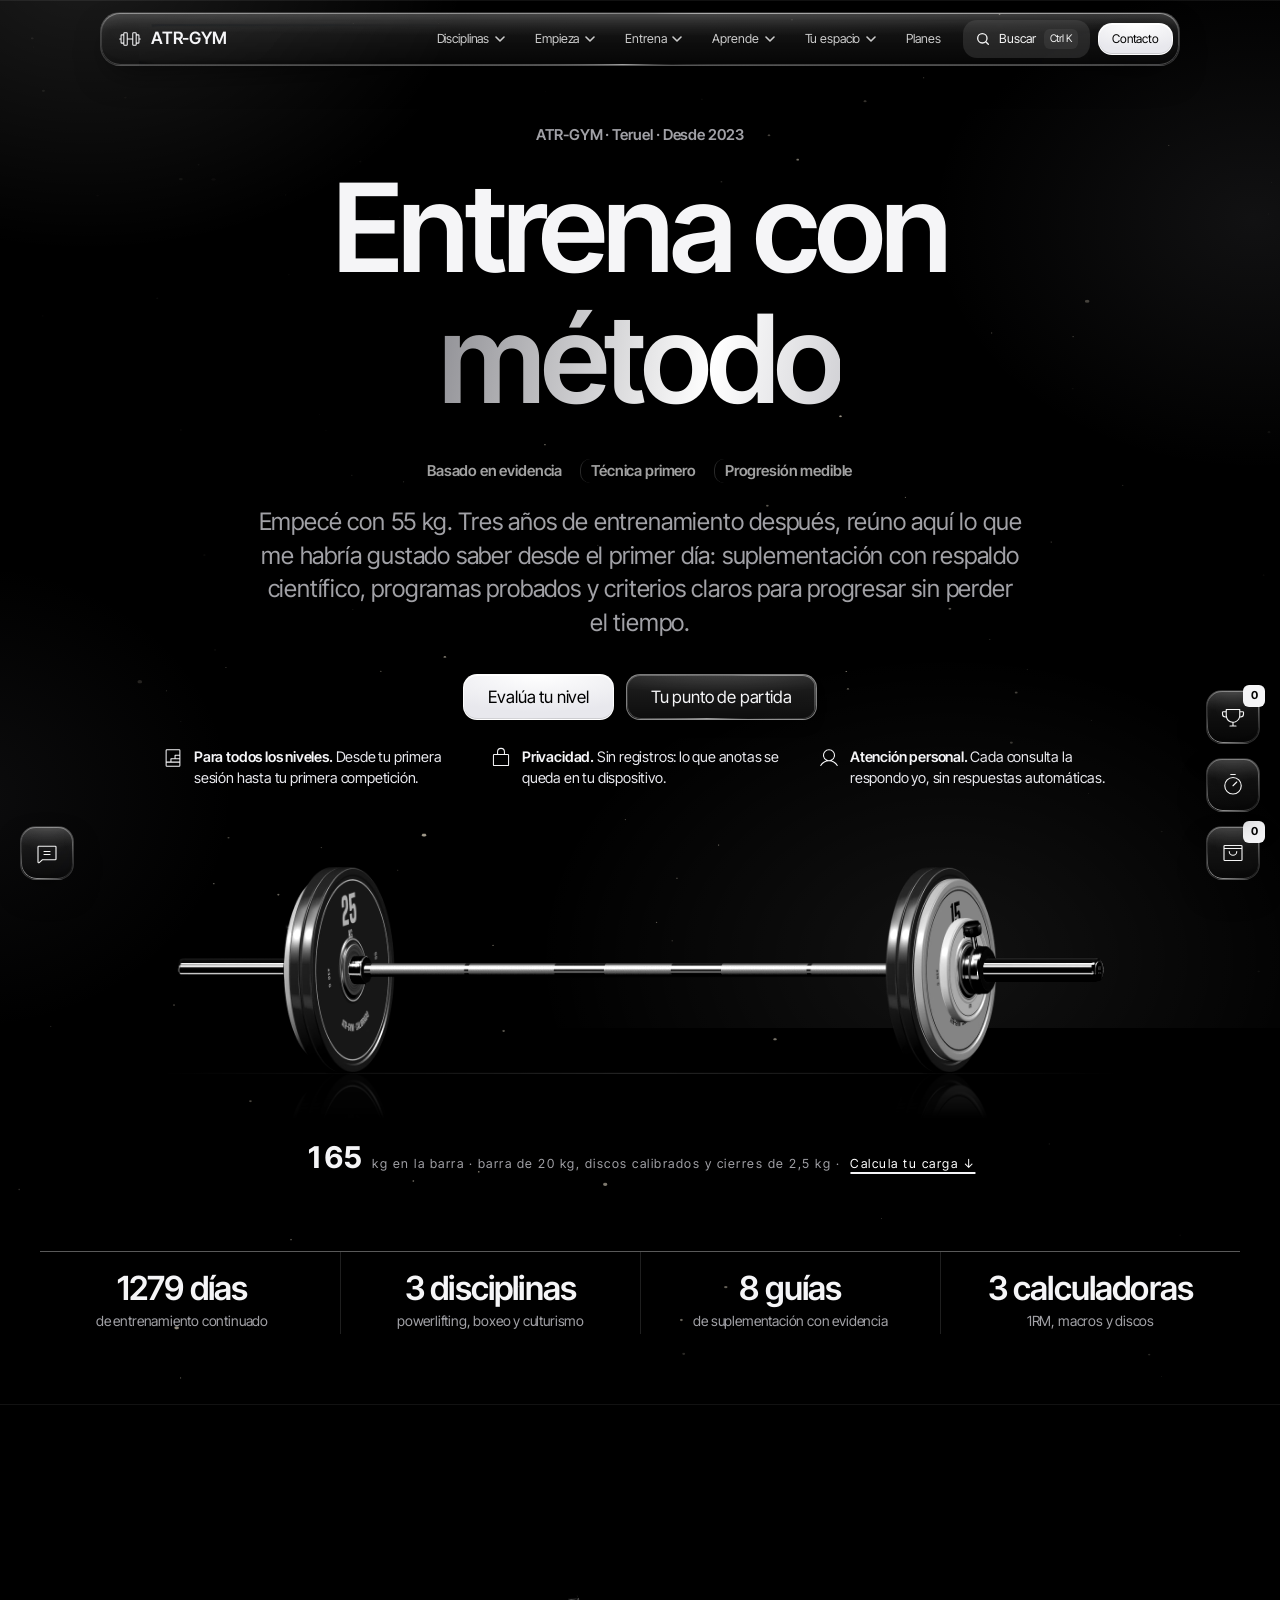
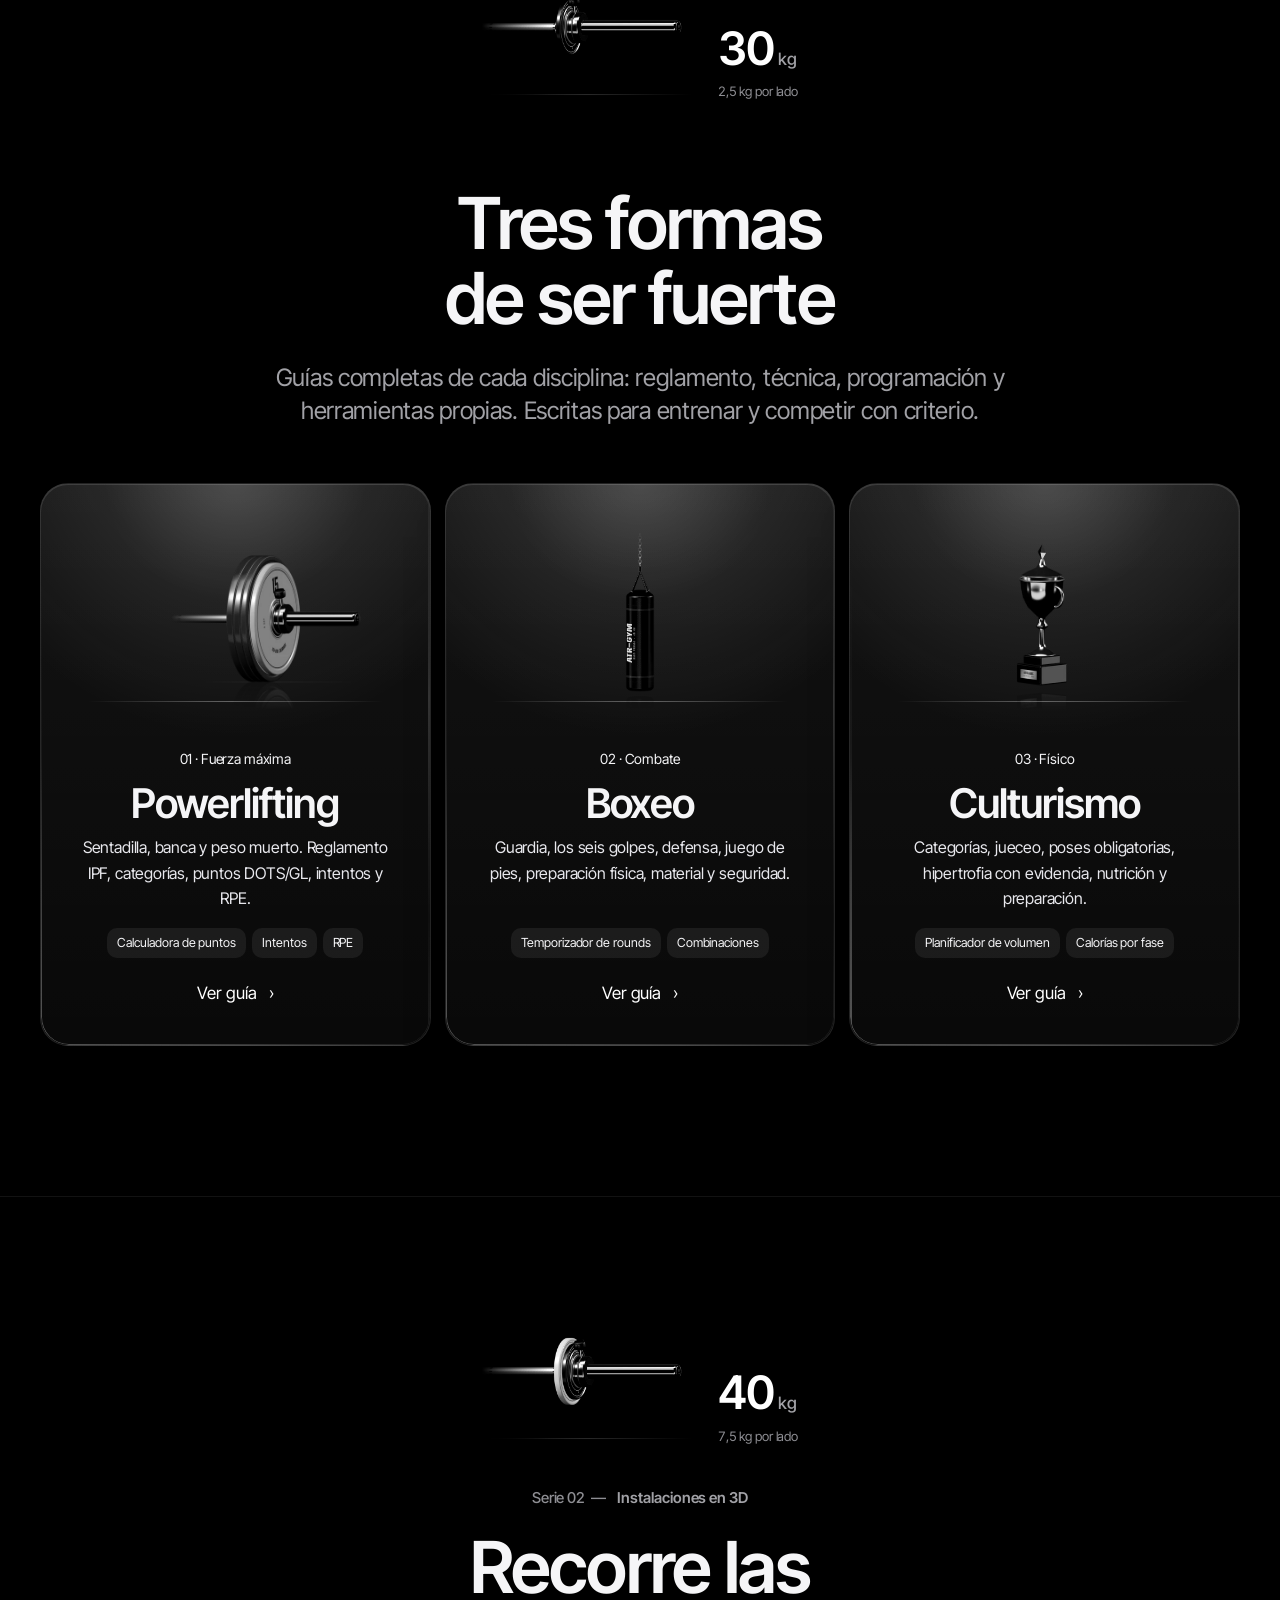
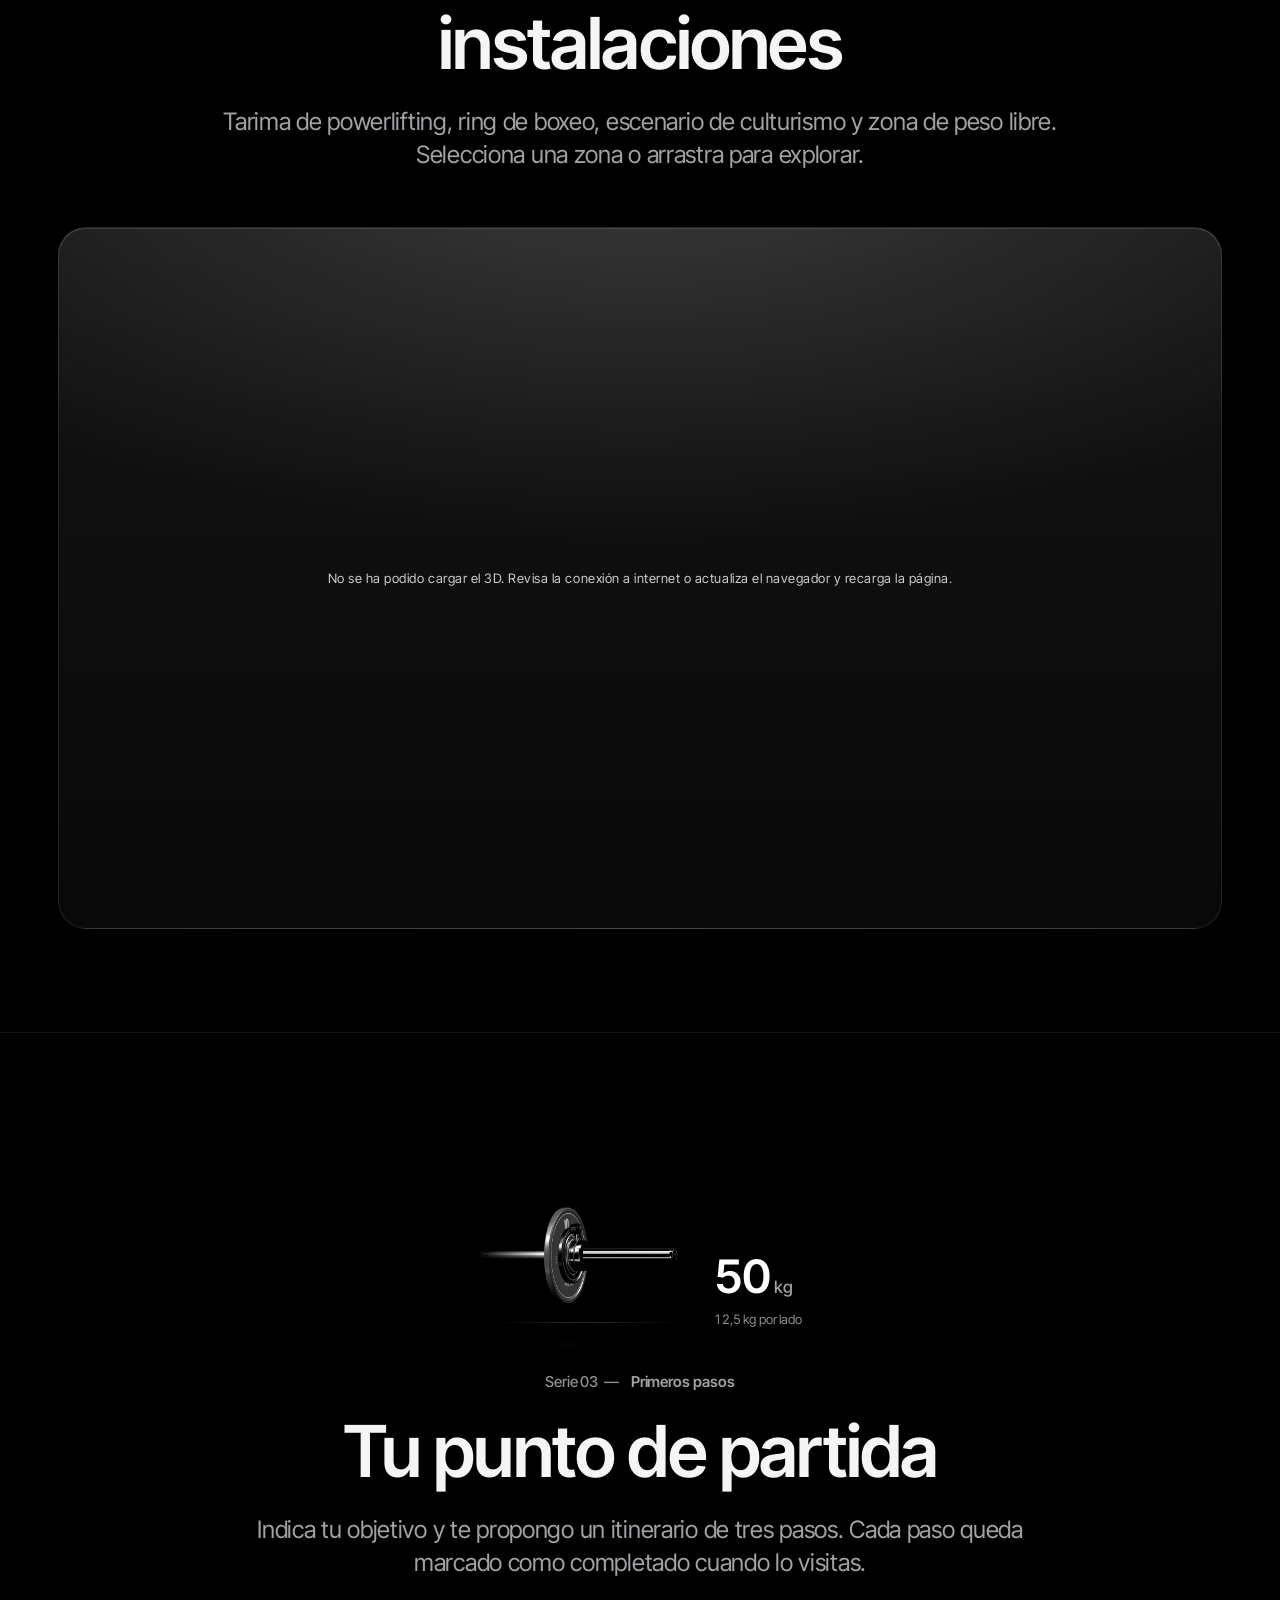
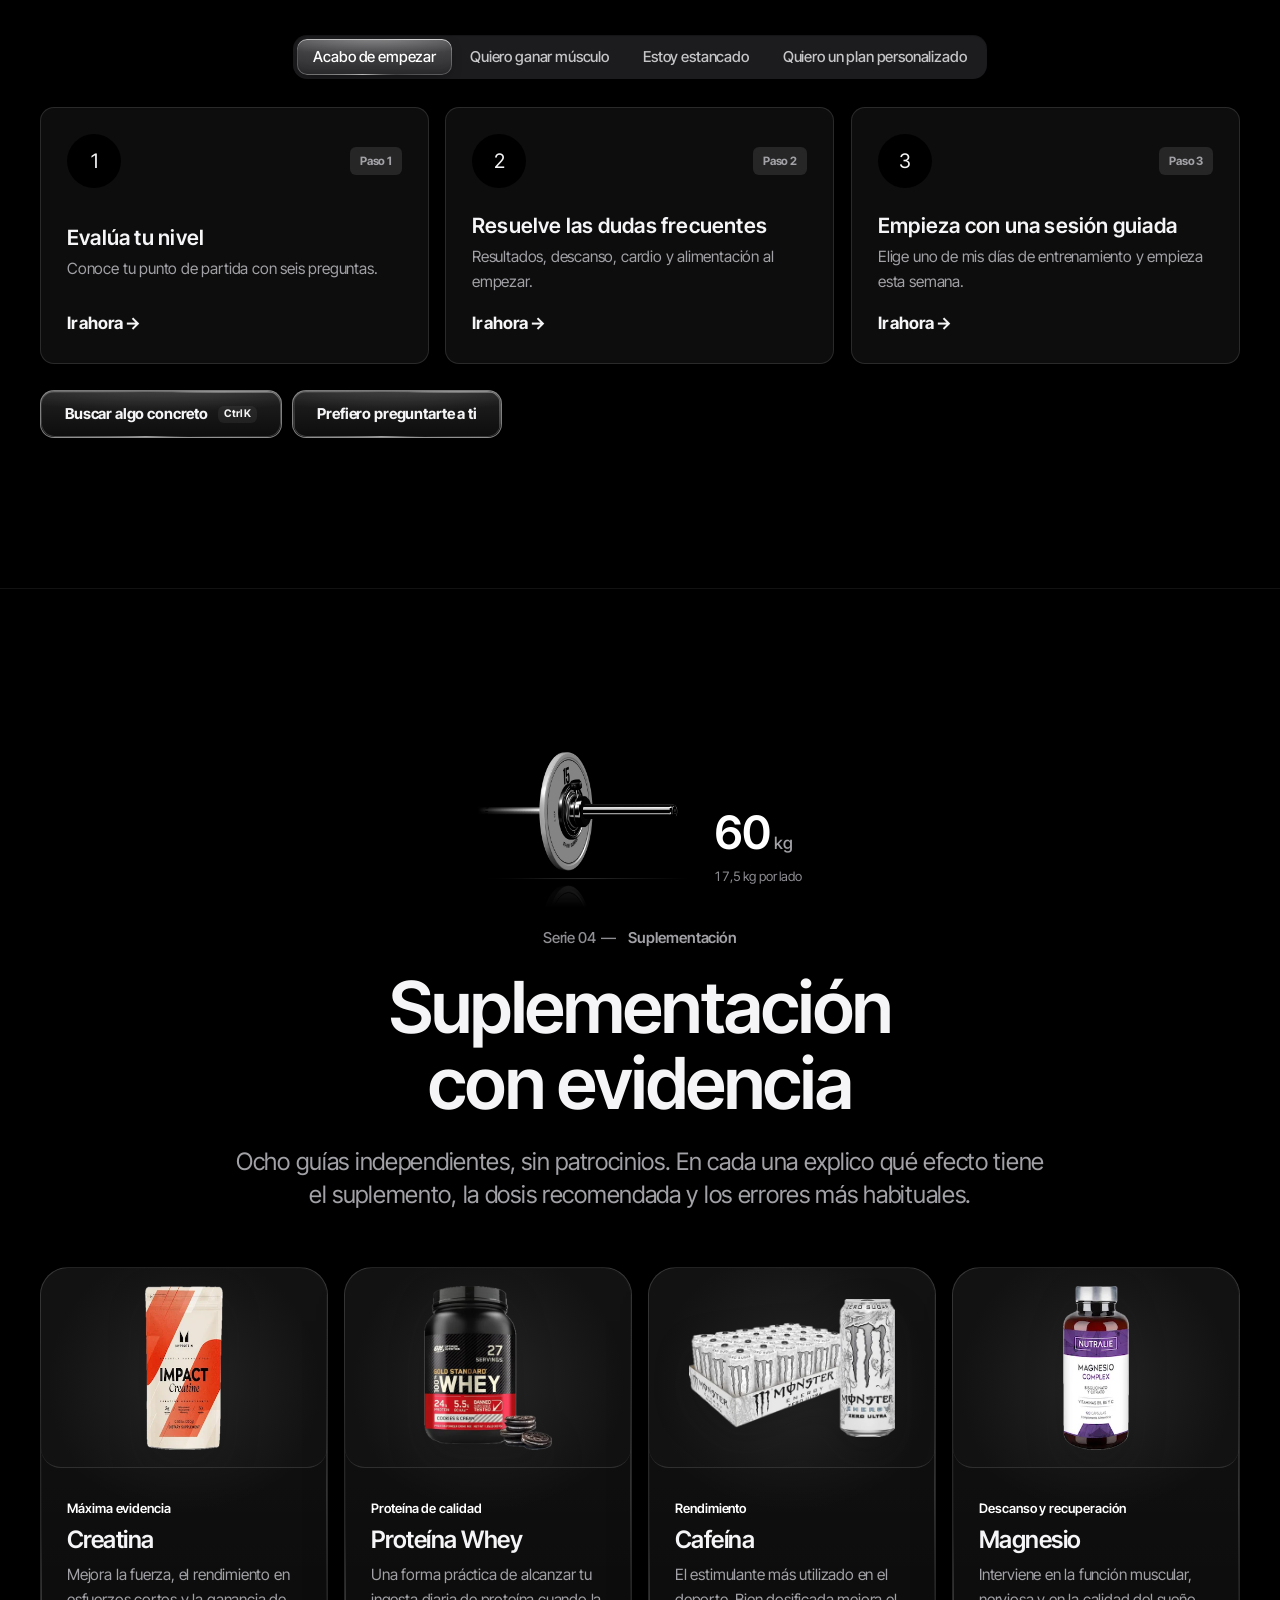
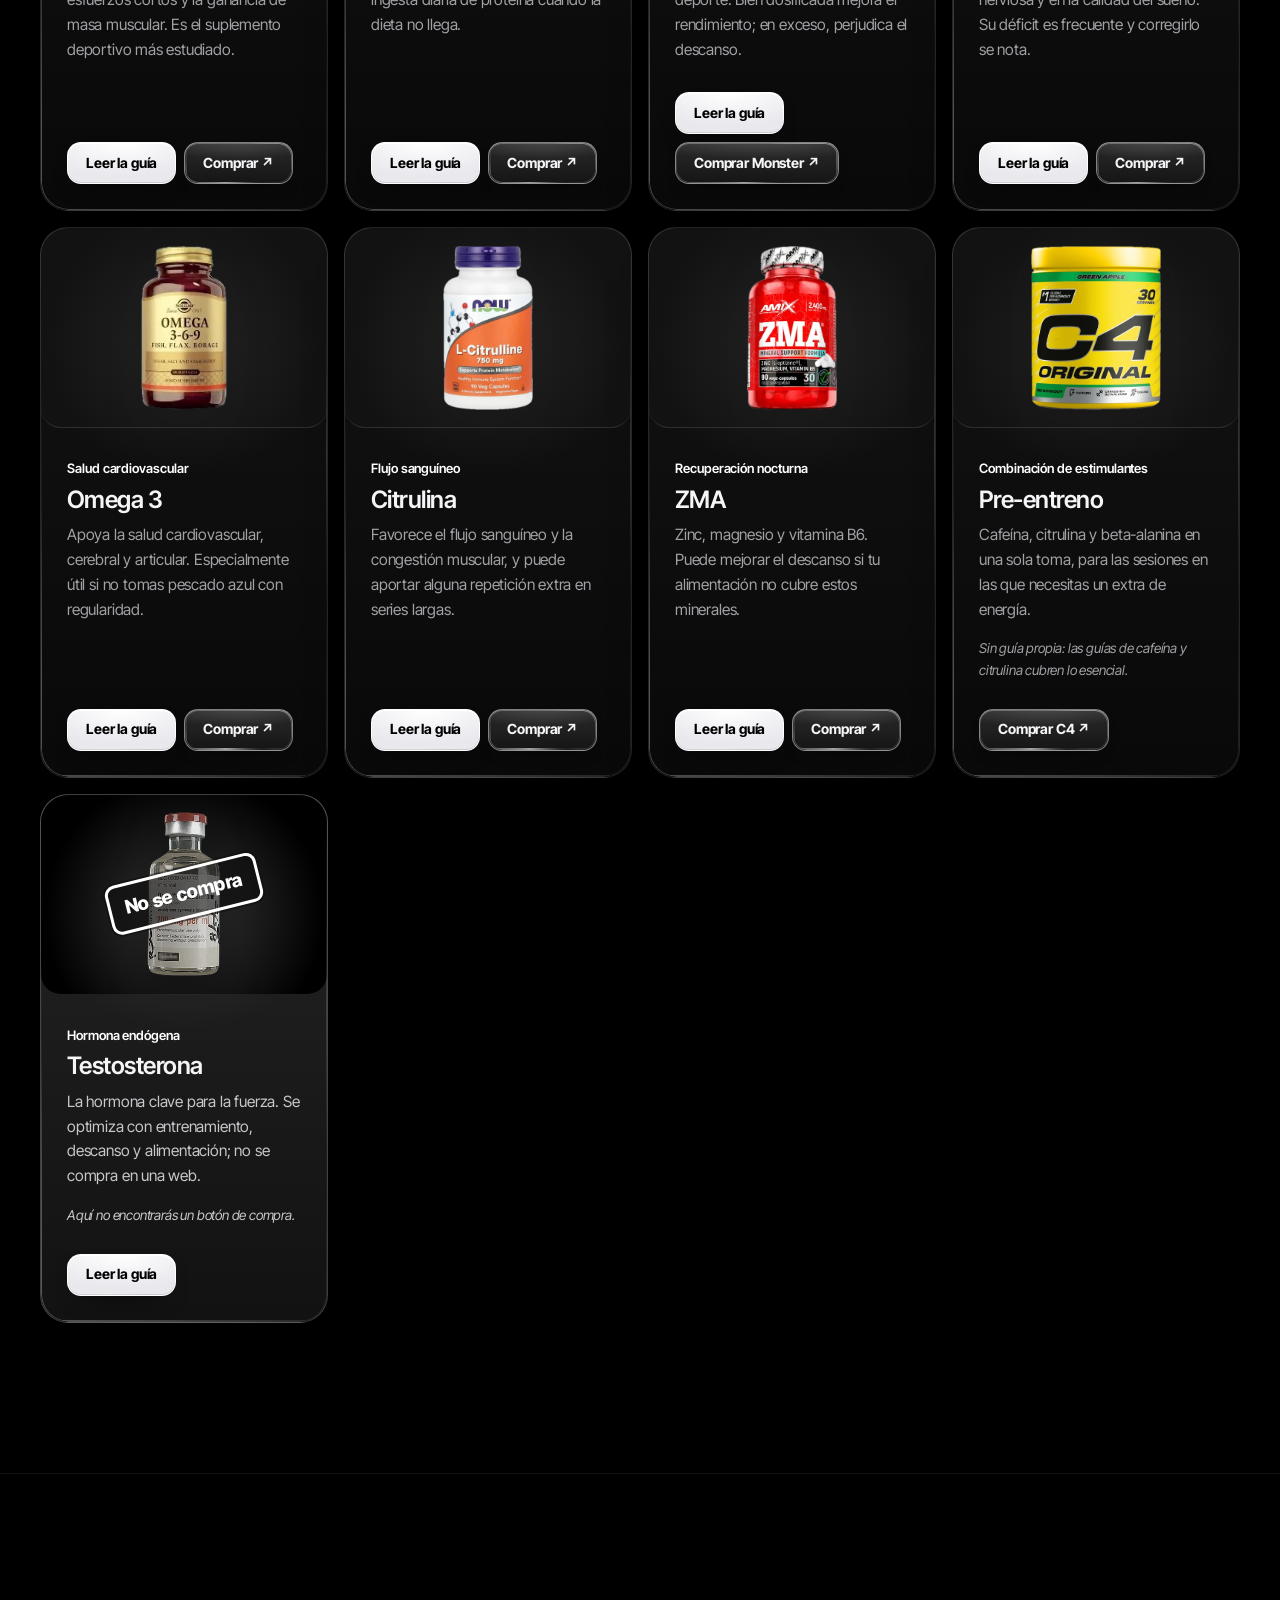
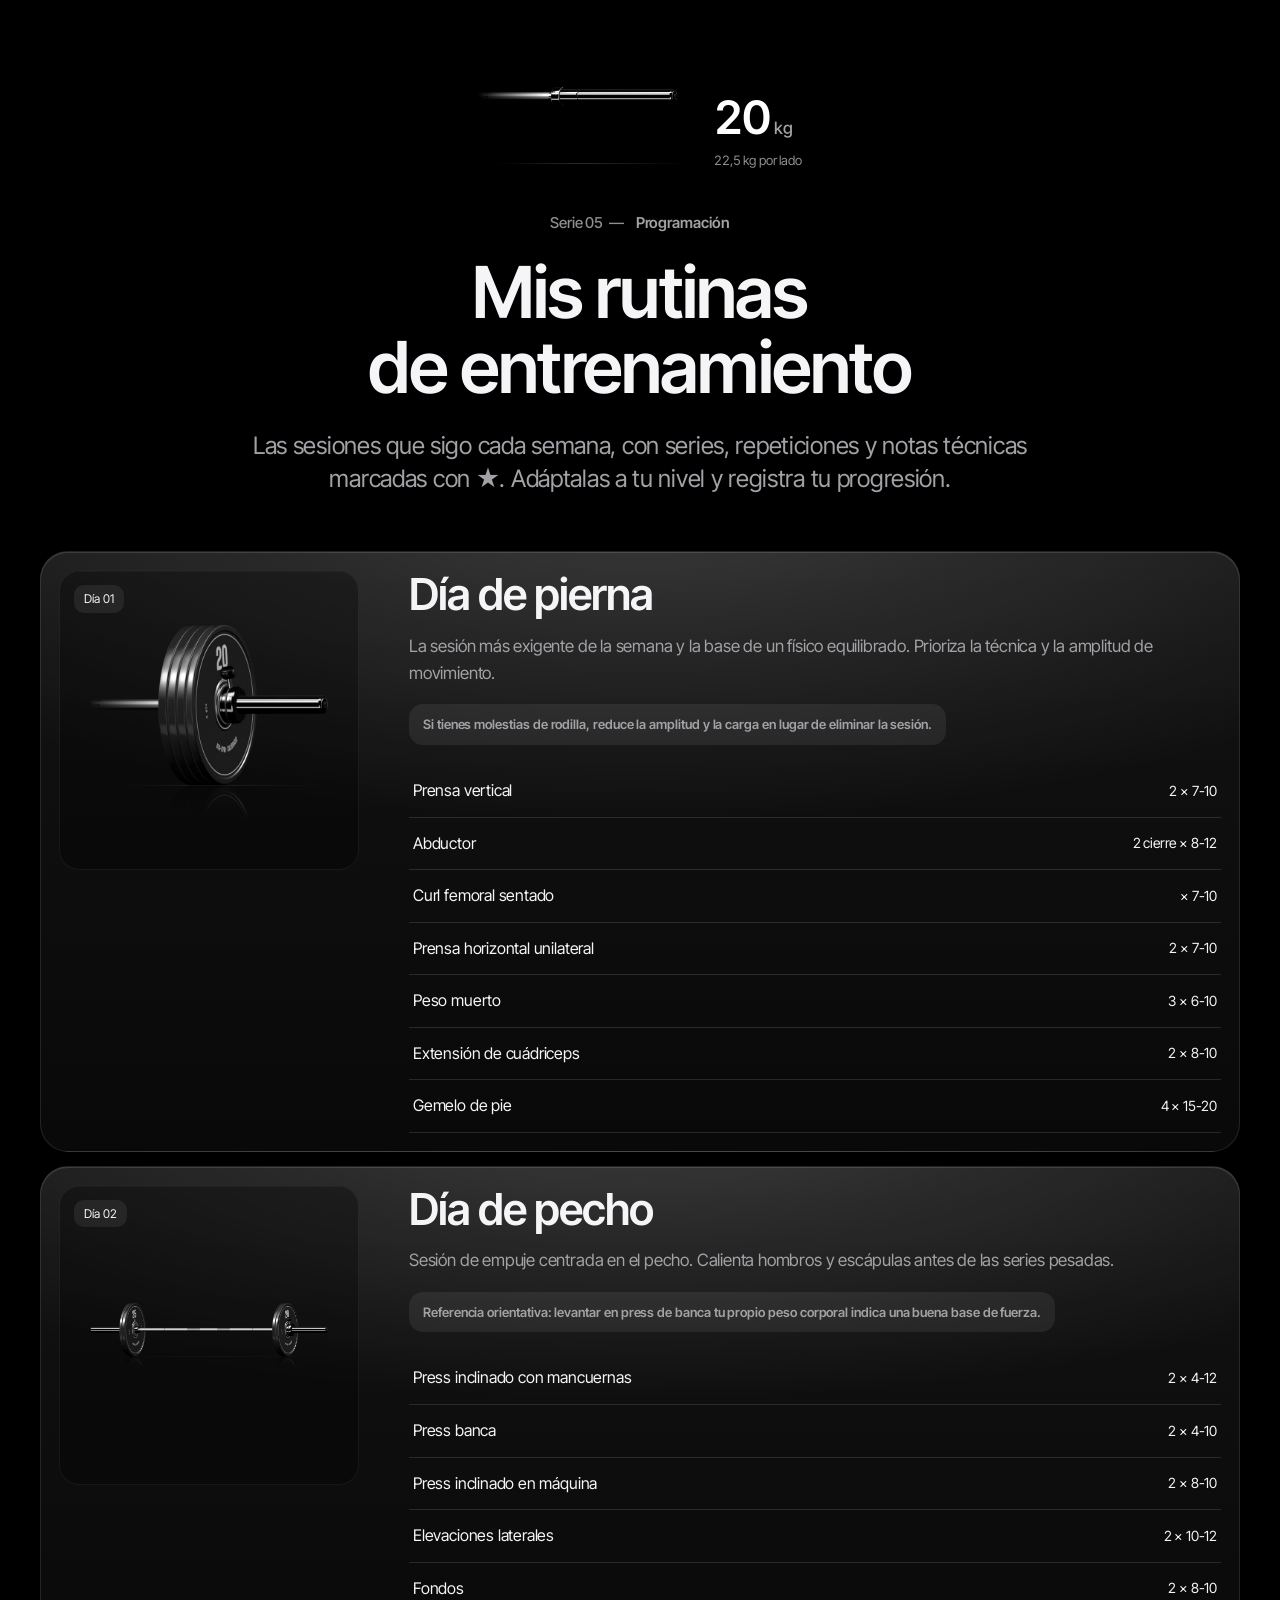
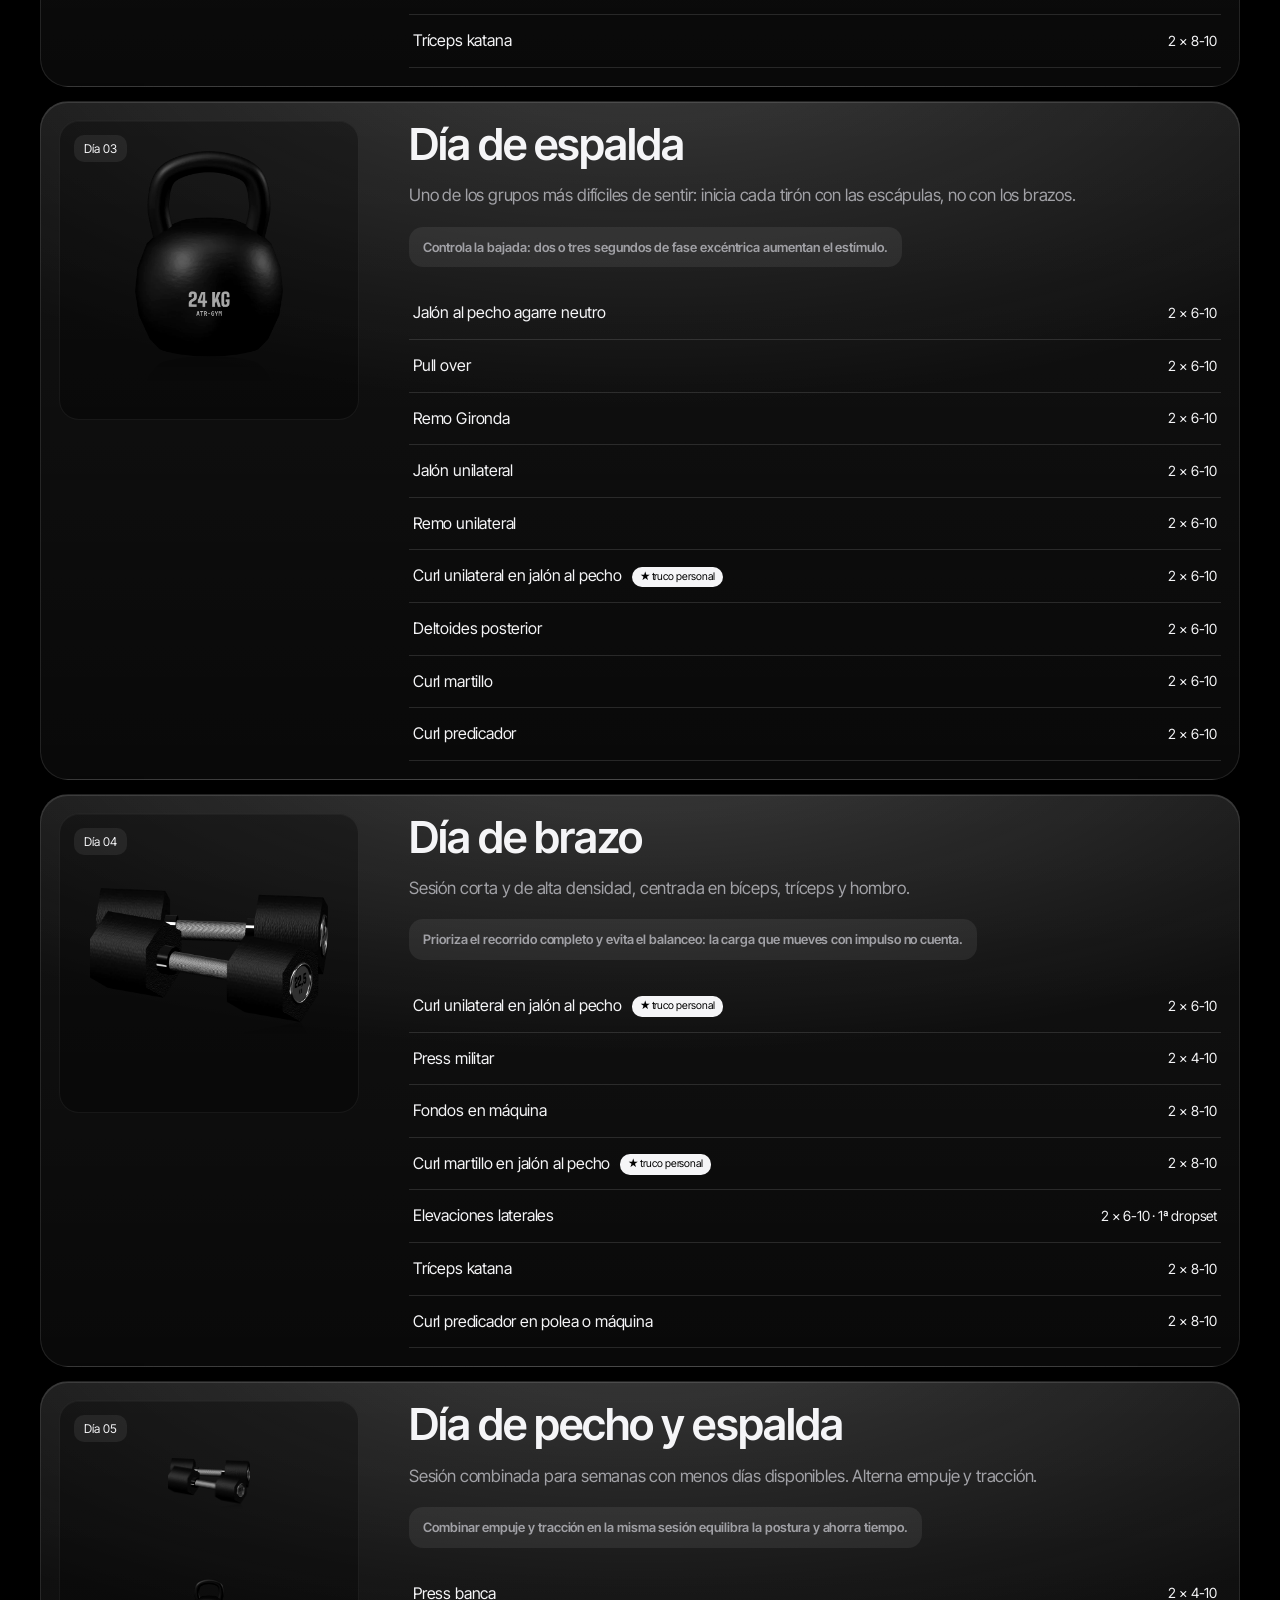
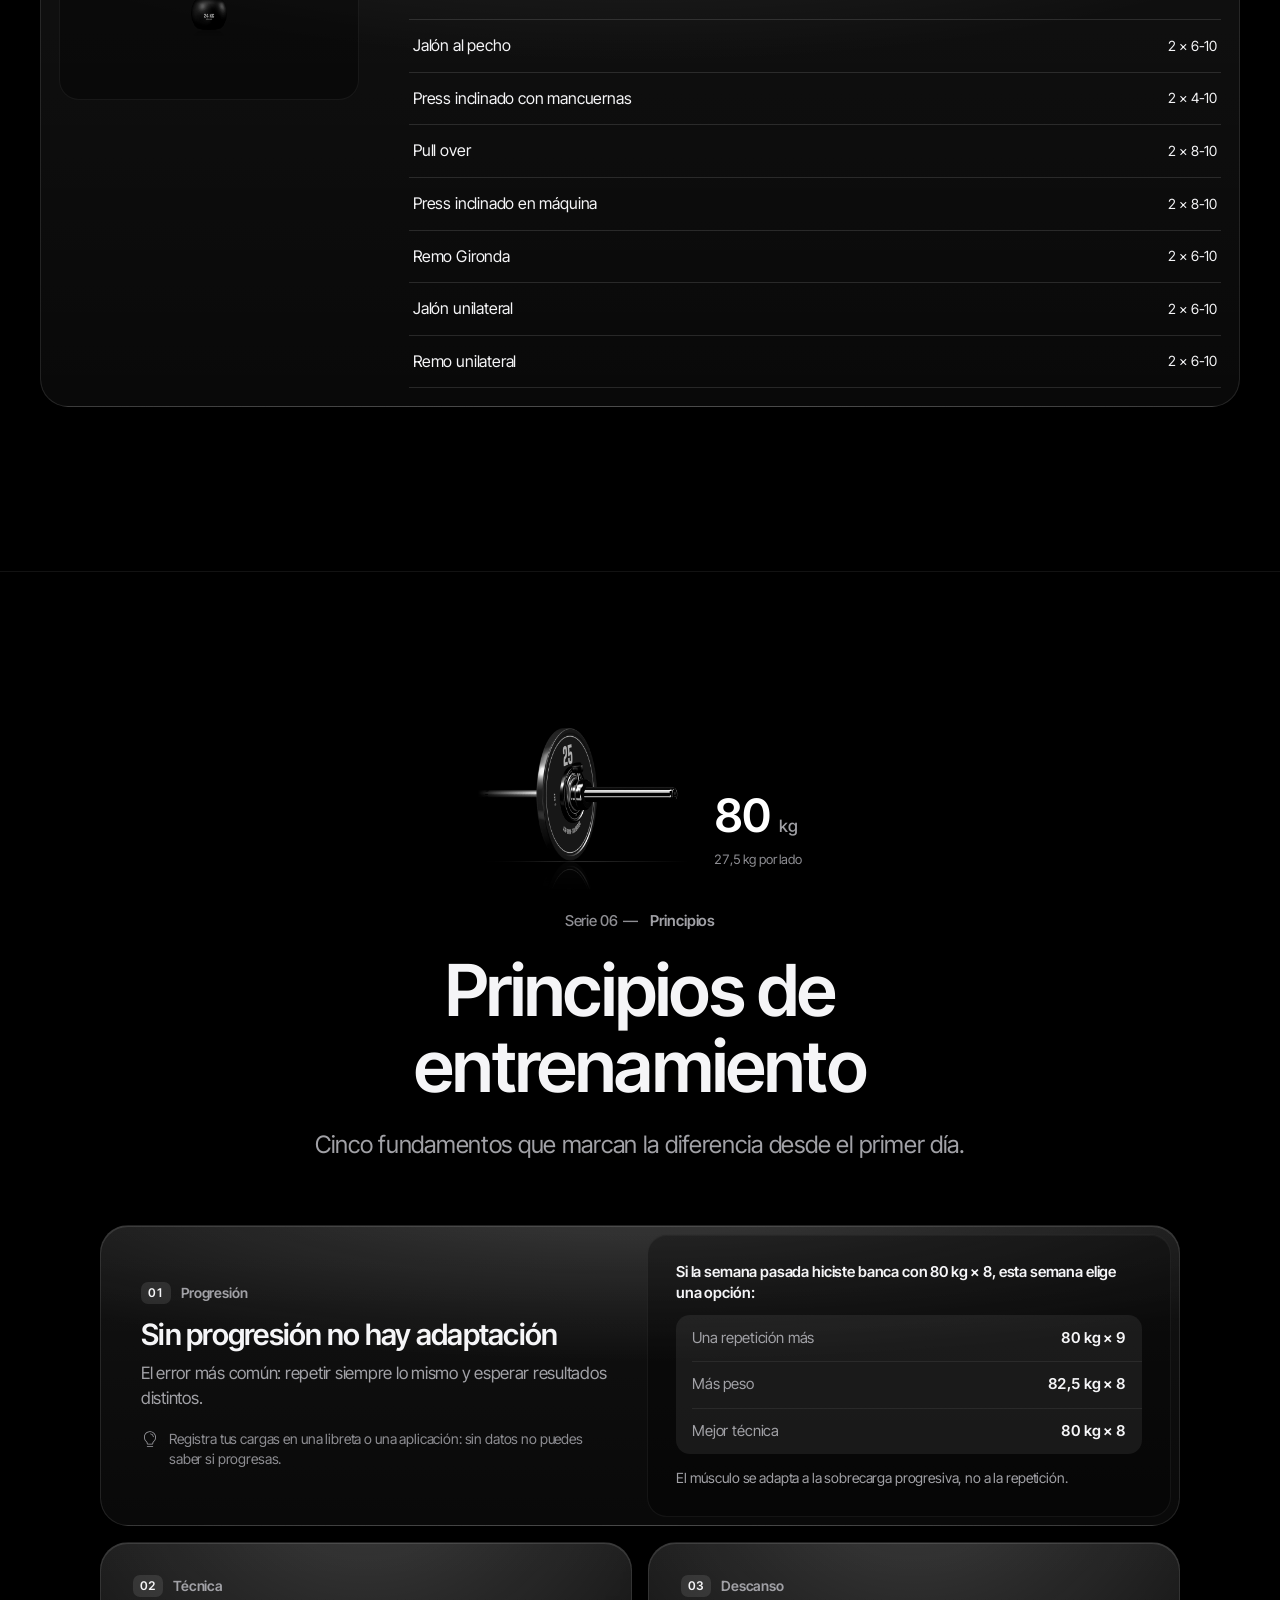
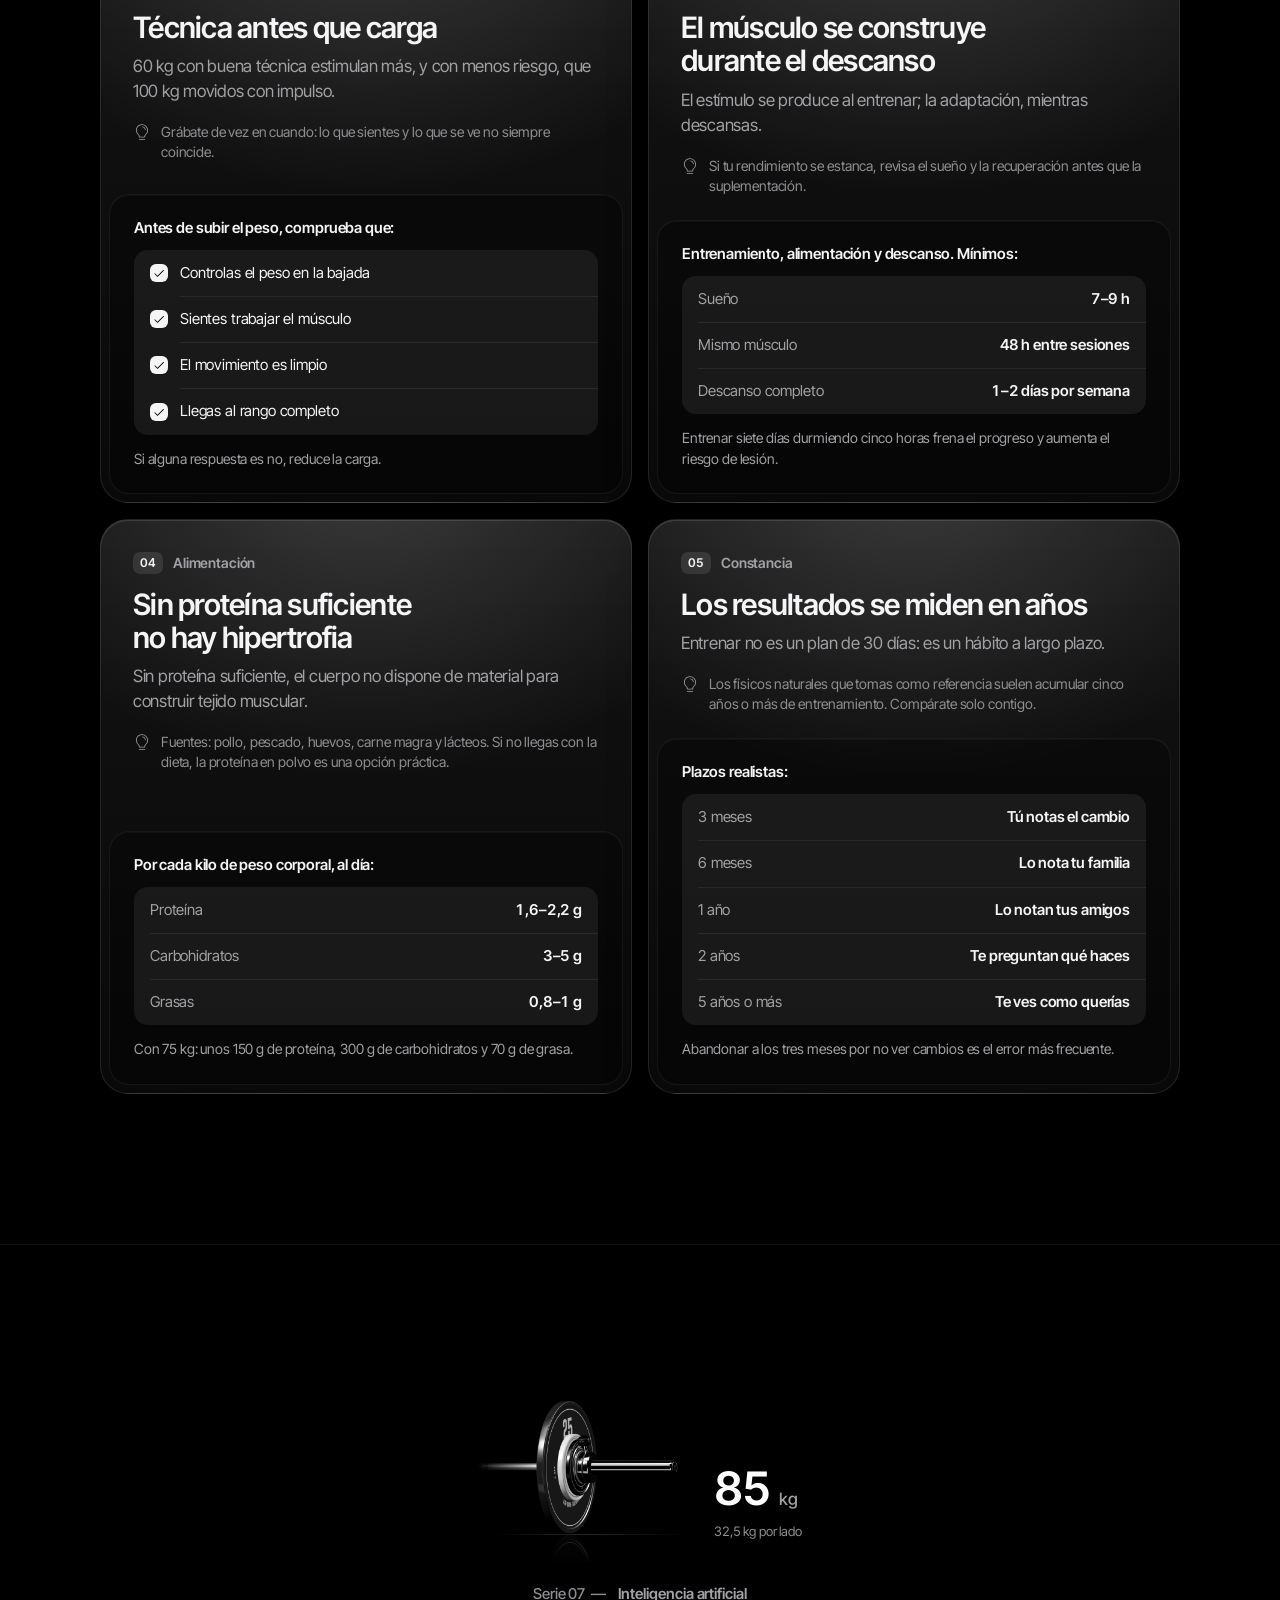
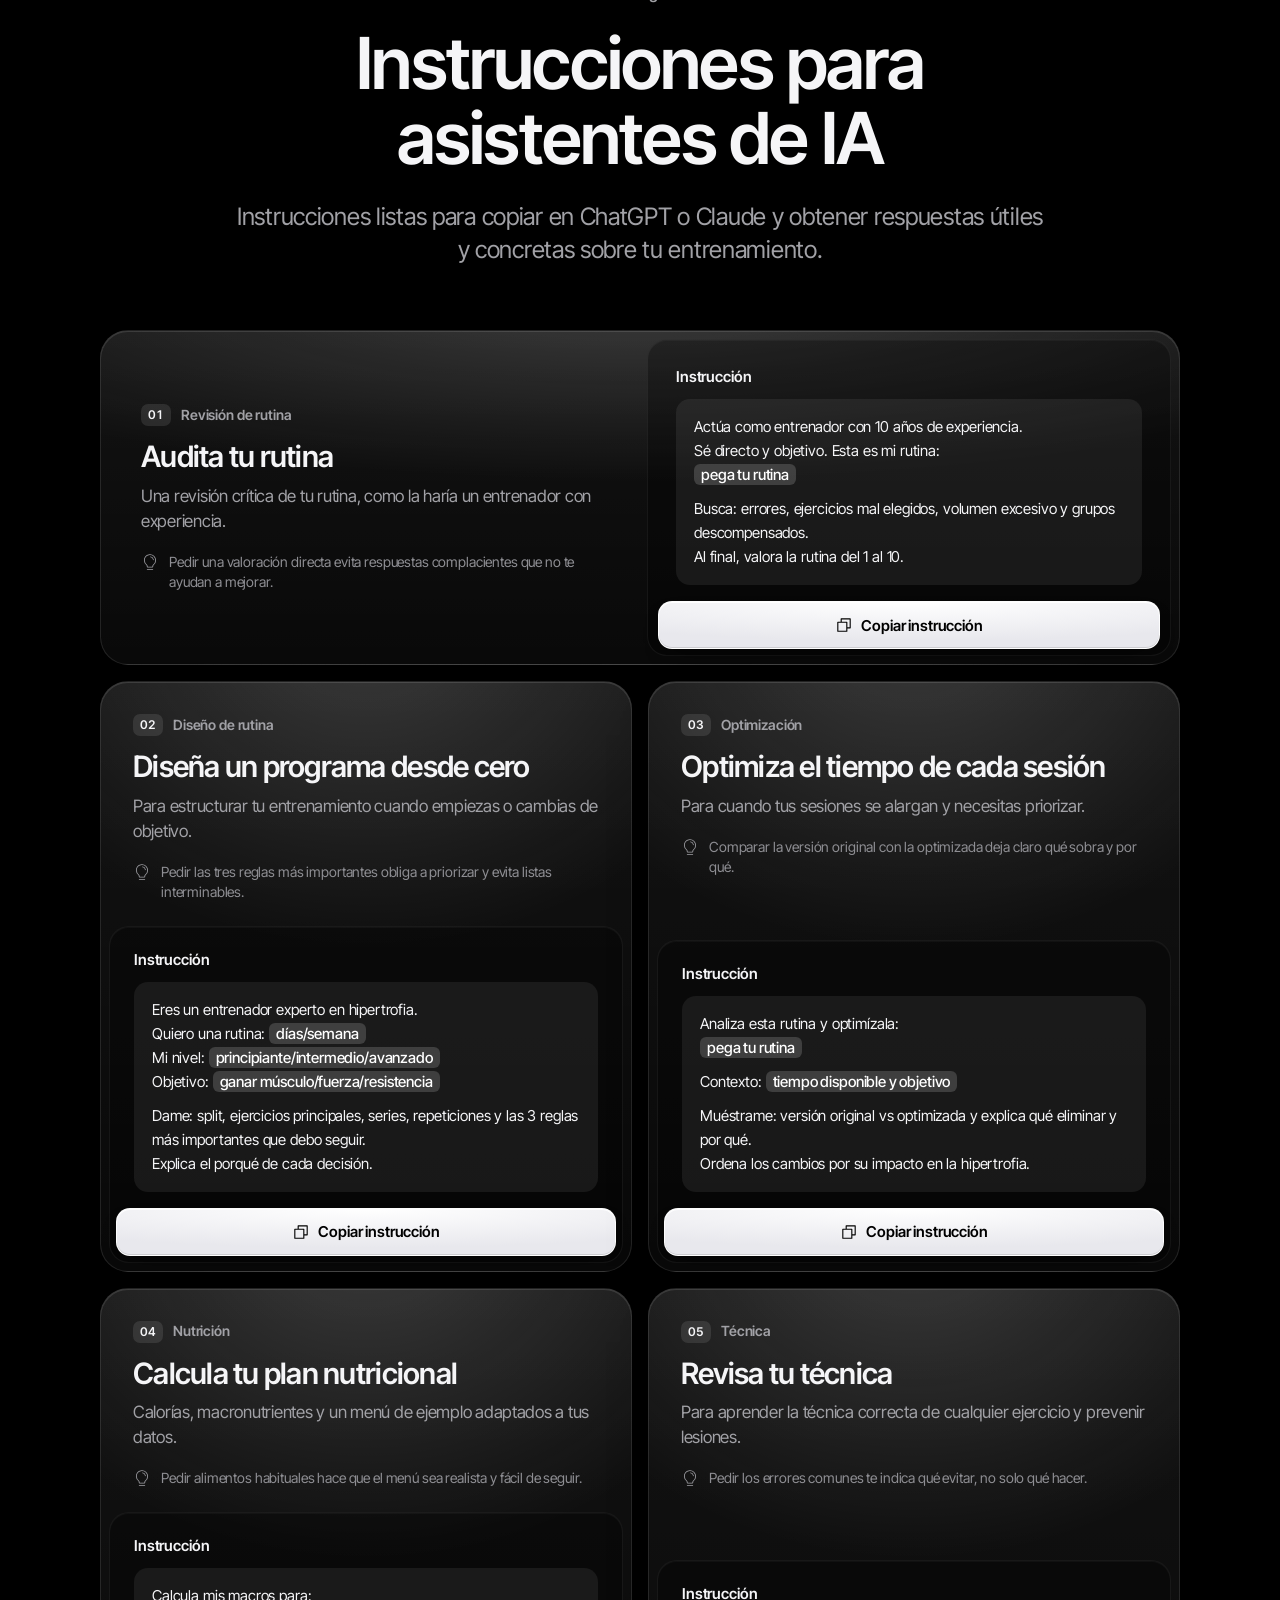
==== commit a5d7e538: "Accesibilidad: etiquetas vinculadas a sus campos y grupos con nombre Co-Authored-By: Claude Opus 5.5" ====
--- a/index.html
+++ b/index.html
@@ -2318,7 +2318,7 @@
             <p class="atr-sub">Términos y abreviaturas habituales en la sala, explicados con claridad. Usa el buscador para encontrar cualquiera.</p>
         </div>
 
-        <input type="text" class="glosario-buscador" id="glosarioBuscador" placeholder="Busca un término..."
+        <input type="text" class="glosario-buscador" id="glosarioBuscador" aria-label="Buscar en el glosario" placeholder="Busca un término..."
             oninput="filtrarGlosario()">
 
         <div class="glosario-grid" id="glosarioGrid"></div>
@@ -2334,8 +2334,8 @@
             <!-- CREAR POST -->
             <div class="crear-post-card">
                 <h3>Tu cuaderno de rutinas</h3>
-                <textarea class="post-input" id="postTitulo" placeholder="Título (ej: Mi rutina PPL)"></textarea>
-                <textarea class="post-input" id="postContenido" placeholder="Describe la rutina: ejercicios, series y notas..."
+                <textarea class="post-input" id="postTitulo" aria-label="Título de la rutina" placeholder="Título (ej: Mi rutina PPL)"></textarea>
+                <textarea class="post-input" id="postContenido" aria-label="Descripción de la rutina" placeholder="Describe la rutina: ejercicios, series y notas..."
                     style="min-height: 120px;"></textarea>
 
                 <div class="post-tags">
@@ -2361,9 +2361,9 @@
 
             <!-- FILTROS -->
             <div class="filtros-comunidad">
-                <input type="text" class="filtro-buscar" id="filtroBuscar" placeholder="Buscar rutinas..."
+                <input type="text" class="filtro-buscar" id="filtroBuscar" aria-label="Buscar rutinas" placeholder="Buscar rutinas..."
                     oninput="filtrarPosts()">
-                <select class="filtro-tag" id="filtroTag" onchange="filtrarPosts()">
+                <select class="filtro-tag" id="filtroTag" aria-label="Filtrar por tipo" onchange="filtrarPosts()">
                     <option value="">Todos los tipos</option>
                     <option value="ppl">PPL</option>
                     <option value="torso-pierna">Torso/Pierna</option>
@@ -2371,7 +2371,7 @@
                     <option value="definicion">Definición</option>
                     <option value="volumen">Volumen</option>
                 </select>
-                <select class="filtro-orden" id="filtroOrden" onchange="filtrarPosts()">
+                <select class="filtro-orden" id="filtroOrden" aria-label="Ordenar rutinas" onchange="filtrarPosts()">
                     <option value="reciente">Más recientes</option>
                     <option value="populares">Más populares</option>
                     <option value="comentarios">Más comentados</option>
@@ -2404,25 +2404,25 @@
                 <div class="formulario-checkin" id="formularioCheckin" style="display:none;">
                     <img id="previewFoto" class="preview-foto" src="" alt="Vista previa de la foto">
 
-                    <input type="text" class="checkin-input" id="checkinEjercicio"
+                    <input type="text" class="checkin-input" id="checkinEjercicio" aria-label="Ejercicio principal"
                         placeholder="Ejercicio principal (ej: Sentadilla)">
 
-                    <textarea class="checkin-input" id="checkinDescripcion"
+                    <textarea class="checkin-input" id="checkinDescripcion" aria-label="Cómo fue el entrenamiento"
                         placeholder="¿Cómo fue el entrenamiento? Series, repeticiones, sensación..."></textarea>
 
                     <div class="checkin-peso">
-                        <label>Peso movido (kg):</label>
+                        <label for="checkinPeso">Peso movido (kg):</label>
                         <input type="number" class="checkin-input" id="checkinPeso" placeholder="80" min="0">
                     </div>
 
                     <div class="checkin-reps">
-                        <label>Repeticiones:</label>
+                        <label for="checkinReps">Repeticiones:</label>
                         <input type="number" class="checkin-input" id="checkinReps" placeholder="8" min="0">
                     </div>
 
                     <div class="checkin-emojis">
-                        <label>¿Cómo fue? </label>
-                        <div class="emojis-selector">
+                        <label id="lblComoFue">¿Cómo fue?</label>
+                        <div class="emojis-selector" role="group" aria-labelledby="lblComoFue">
                             <button class="emoji-btn" type="button" onclick="seleccionarEmooji('Excelente')">Excelente</button>
                             <button class="emoji-btn" type="button" onclick="seleccionarEmooji('Bueno')">Bueno</button>
                             <button class="emoji-btn" type="button" onclick="seleccionarEmooji('Cansado')">Cansado</button>
@@ -2452,7 +2452,7 @@
         </div>
 
         <div class="compromiso-form">
-            <textarea class="compromiso-input" id="compromisoInput"
+            <textarea class="compromiso-input" id="compromisoInput" aria-label="Tu objetivo para esta semana"
                 placeholder="Ej: Voy a entrenar 4 días esta semana y comer 150g de proteína al día"></textarea>
             <button class="btn-compromiso" onclick="guardarCompromiso()">Guardar objetivo</button>
         </div>
@@ -2555,10 +2555,10 @@
                 El peso máximo que podrías levantar UNA sola vez según tus reps actuales
             </p>
 
-            <label class="calc-label">Peso levantado (kg):</label>
+            <label for="rm-peso" class="calc-label">Peso levantado (kg):</label>
             <input type="number" class="calc-input" id="rm-peso" placeholder="80" oninput="calcular1RM()">
 
-            <label class="calc-label">Repeticiones realizadas:</label>
+            <label for="rm-reps" class="calc-label">Repeticiones realizadas:</label>
             <input type="number" class="calc-input" id="rm-reps" placeholder="8" oninput="calcular1RM()">
 
             <div class="calc-resultado" id="rm-resultado" style="display: none;">
@@ -2579,23 +2579,23 @@
 
             <div class="row">
                 <div class="col-md-6">
-                    <label class="calc-label">Peso (kg):</label>
+                    <label for="m-peso" class="calc-label">Peso (kg):</label>
                     <input type="number" class="calc-input" id="m-peso" placeholder="75" oninput="calcularMacros()">
 
-                    <label class="calc-label">Altura (cm):</label>
+                    <label for="m-altura" class="calc-label">Altura (cm):</label>
                     <input type="number" class="calc-input" id="m-altura" placeholder="175" oninput="calcularMacros()">
 
-                    <label class="calc-label">Edad:</label>
+                    <label for="m-edad" class="calc-label">Edad:</label>
                     <input type="number" class="calc-input" id="m-edad" placeholder="22" oninput="calcularMacros()">
                 </div>
                 <div class="col-md-6">
-                    <label class="calc-label">Sexo:</label>
+                    <label for="m-sexo" class="calc-label">Sexo:</label>
                     <select class="calc-select" id="m-sexo" onchange="calcularMacros()">
                         <option value="h">Hombre</option>
                         <option value="m">Mujer</option>
                     </select>
 
-                    <label class="calc-label">Actividad:</label>
+                    <label for="m-actividad" class="calc-label">Actividad:</label>
                     <select class="calc-select" id="m-actividad" onchange="calcularMacros()">
                         <option value="1.2">Sedentario</option>
                         <option value="1.375">Ligero (1-3 días/sem)</option>
@@ -2604,7 +2604,7 @@
                         <option value="1.9">Muy activo (2 veces/día)</option>
                     </select>
 
-                    <label class="calc-label">Objetivo:</label>
+                    <label for="m-objetivo" class="calc-label">Objetivo:</label>
                     <select class="calc-select" id="m-objetivo" onchange="calcularMacros()">
                         <option value="-500">Definir (-500 kcal)</option>
                         <option value="0" selected>Mantener</option>
@@ -2641,10 +2641,10 @@
                 Indica qué discos colocar en cada lado de la barra
             </p>
 
-            <label class="calc-label">Peso objetivo (kg):</label>
+            <label for="d-peso" class="calc-label">Peso objetivo (kg):</label>
             <input type="number" class="calc-input" id="d-peso" placeholder="100" oninput="calcularDiscos()">
 
-            <label class="calc-label">Peso de la barra (kg):</label>
+            <label for="d-barra" class="calc-label">Peso de la barra (kg):</label>
             <select class="calc-select" id="d-barra" onchange="calcularDiscos()">
                 <option value="20" selected>20 kg (olímpica estándar)</option>
                 <option value="15">15 kg (olímpica mujer)</option>
@@ -2908,7 +2908,7 @@
                         </div>
 
                         <div class="mb-3">
-                            <label class="form-label">¿Sobre qué quieres preguntar?</label>
+                            <label for="temaWA" class="form-label">¿Sobre qué quieres preguntar?</label>
                             <select class="form-select" id="temaWA">
                                 <option value="rutina de entrenamiento">Rutina de entrenamiento</option>
                                 <option value="suplementación">Suplementación</option>
@@ -2944,7 +2944,7 @@
                         </div>
 
                         <div class="mb-3">
-                            <label class="form-label">¿De qué quieres hablar?</label>
+                            <label for="temaIG" class="form-label">¿De qué quieres hablar?</label>
                             <select class="form-select" id="temaIG">
                                 <option value="rutina de entrenamiento">Rutina de entrenamiento</option>
                                 <option value="suplementación">Suplementación</option>
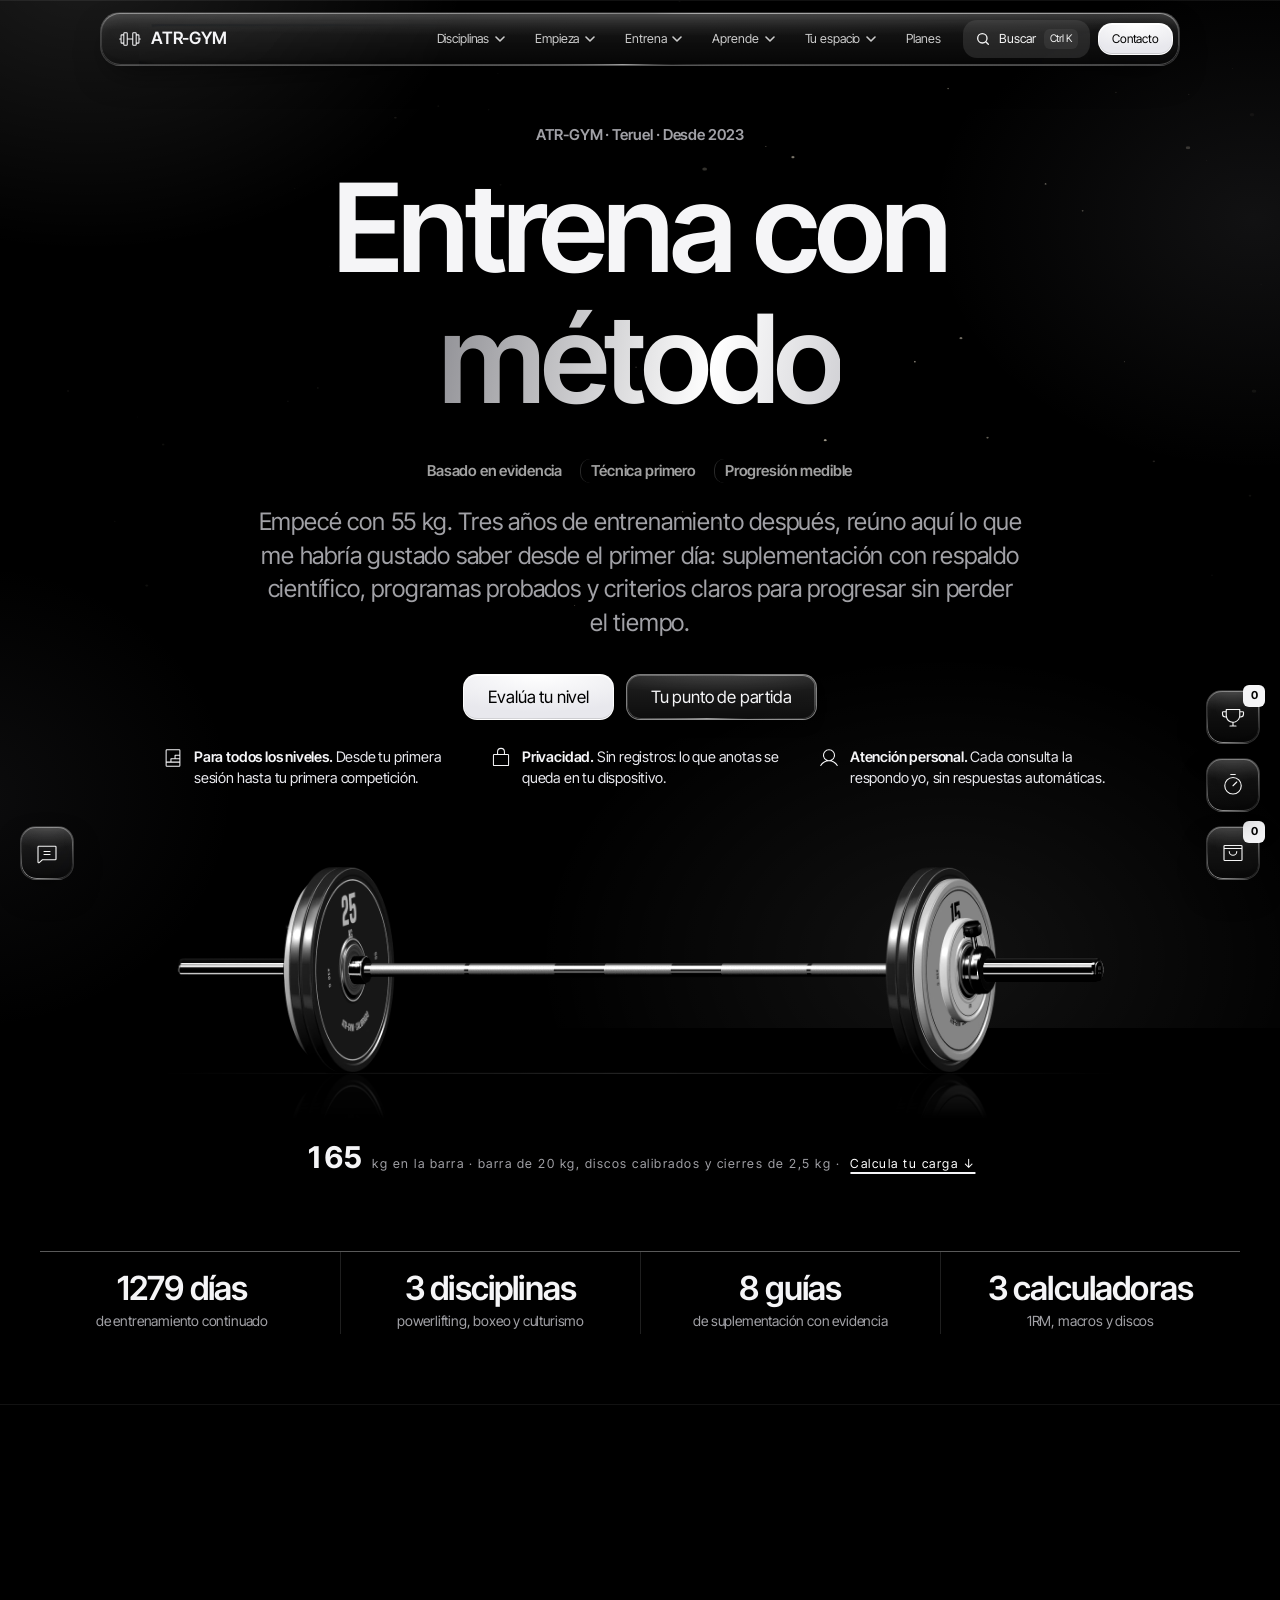
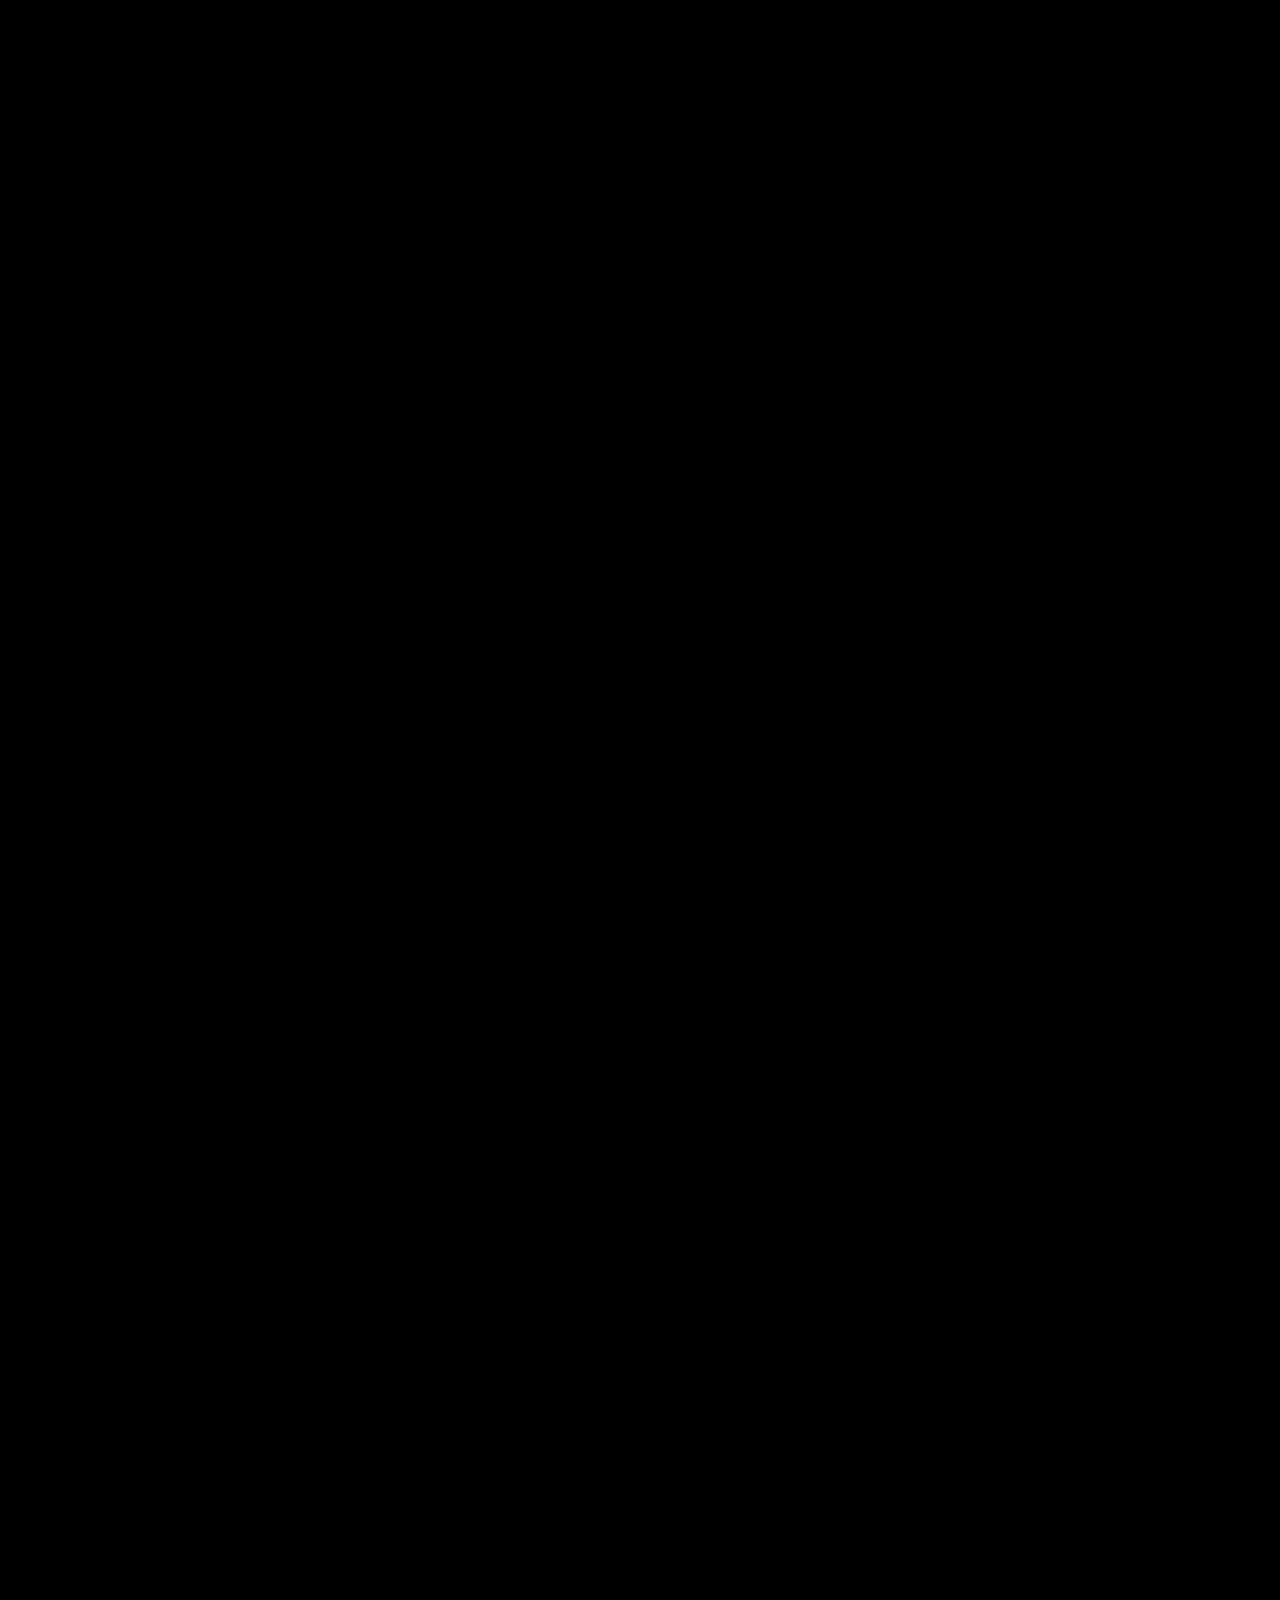
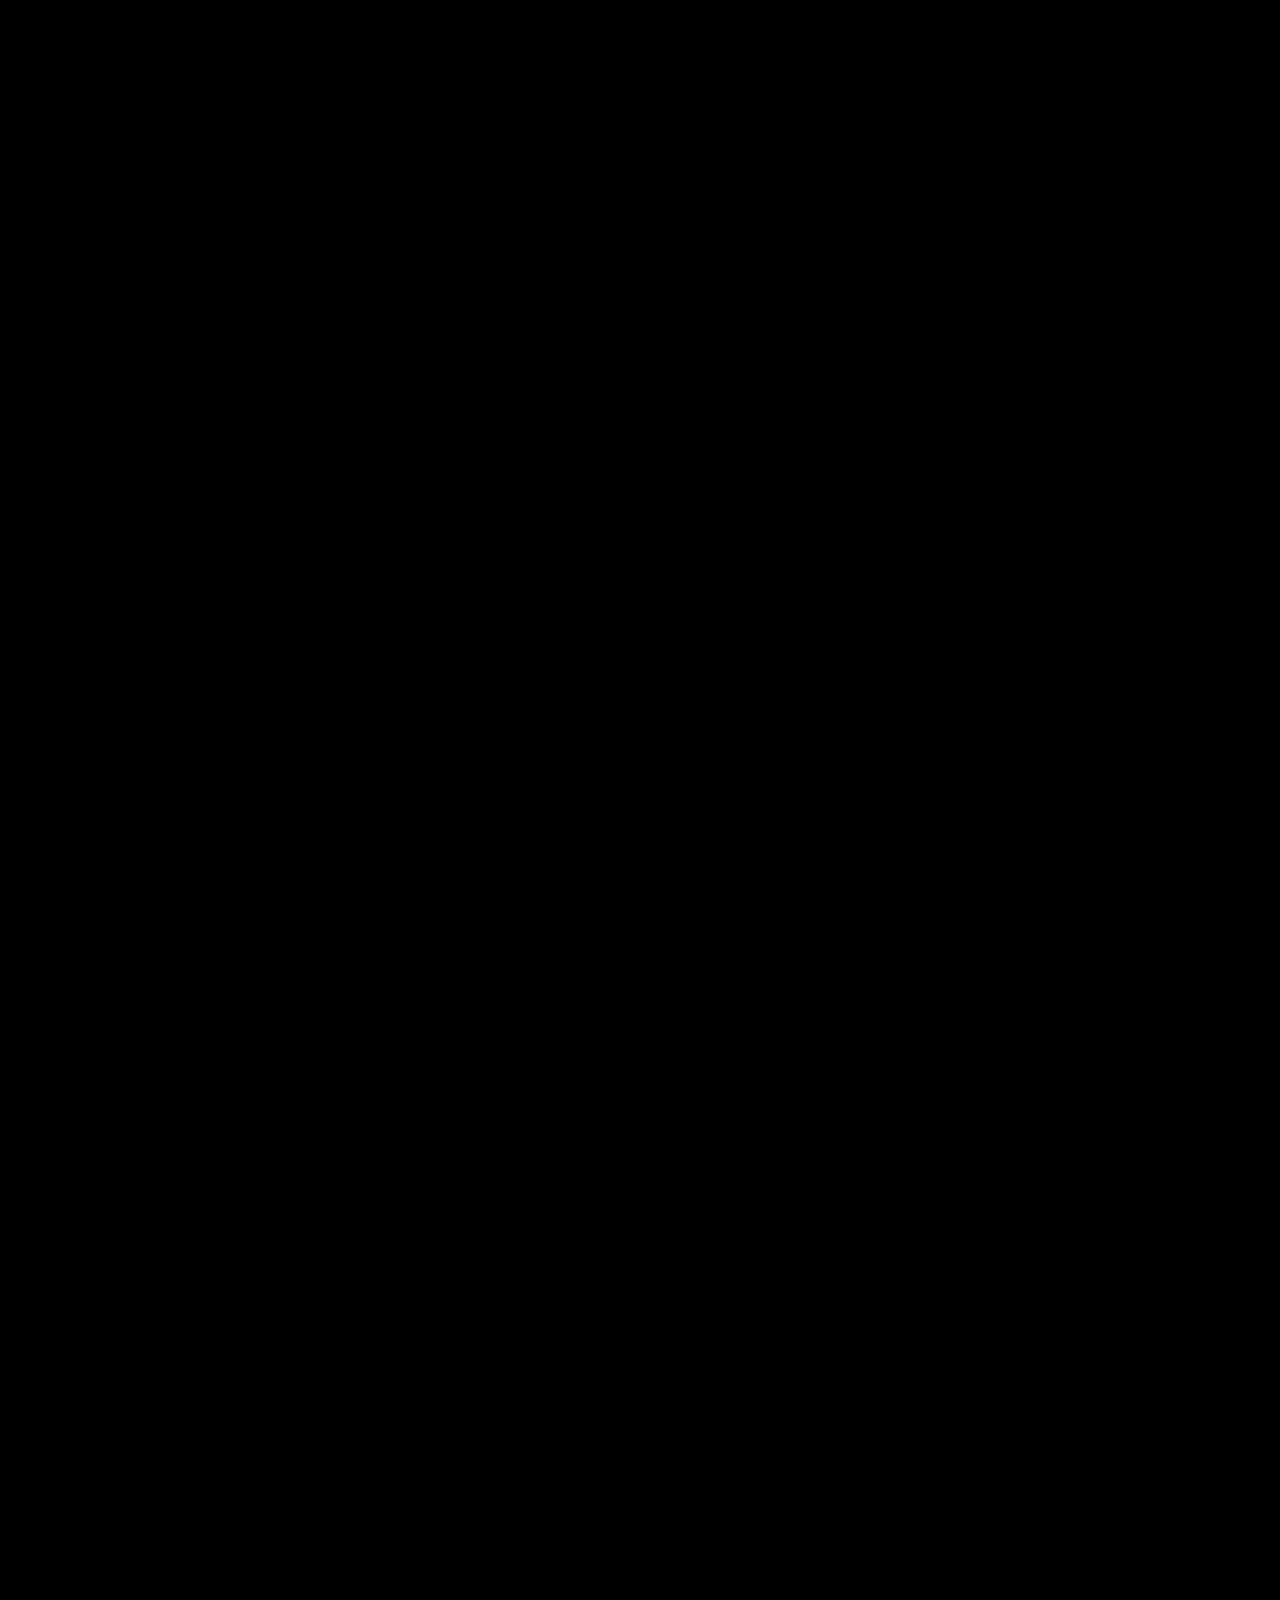
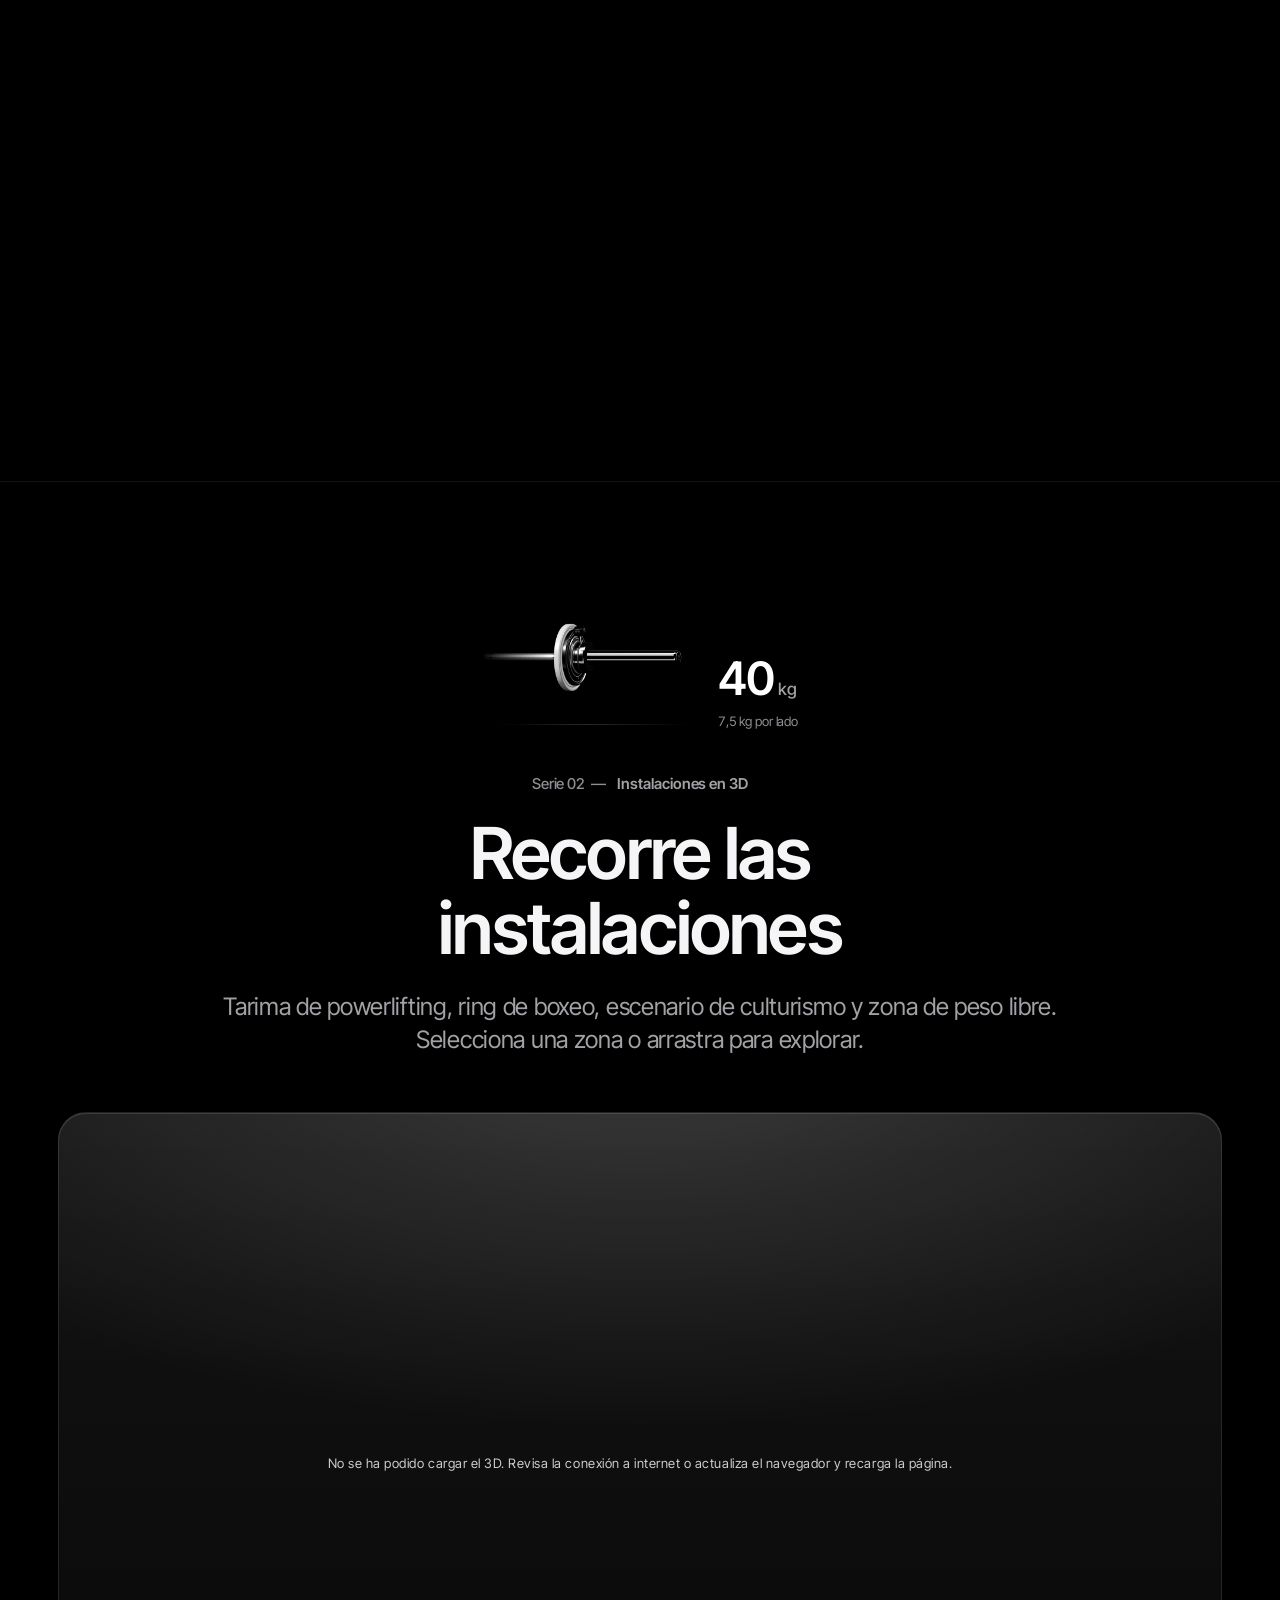
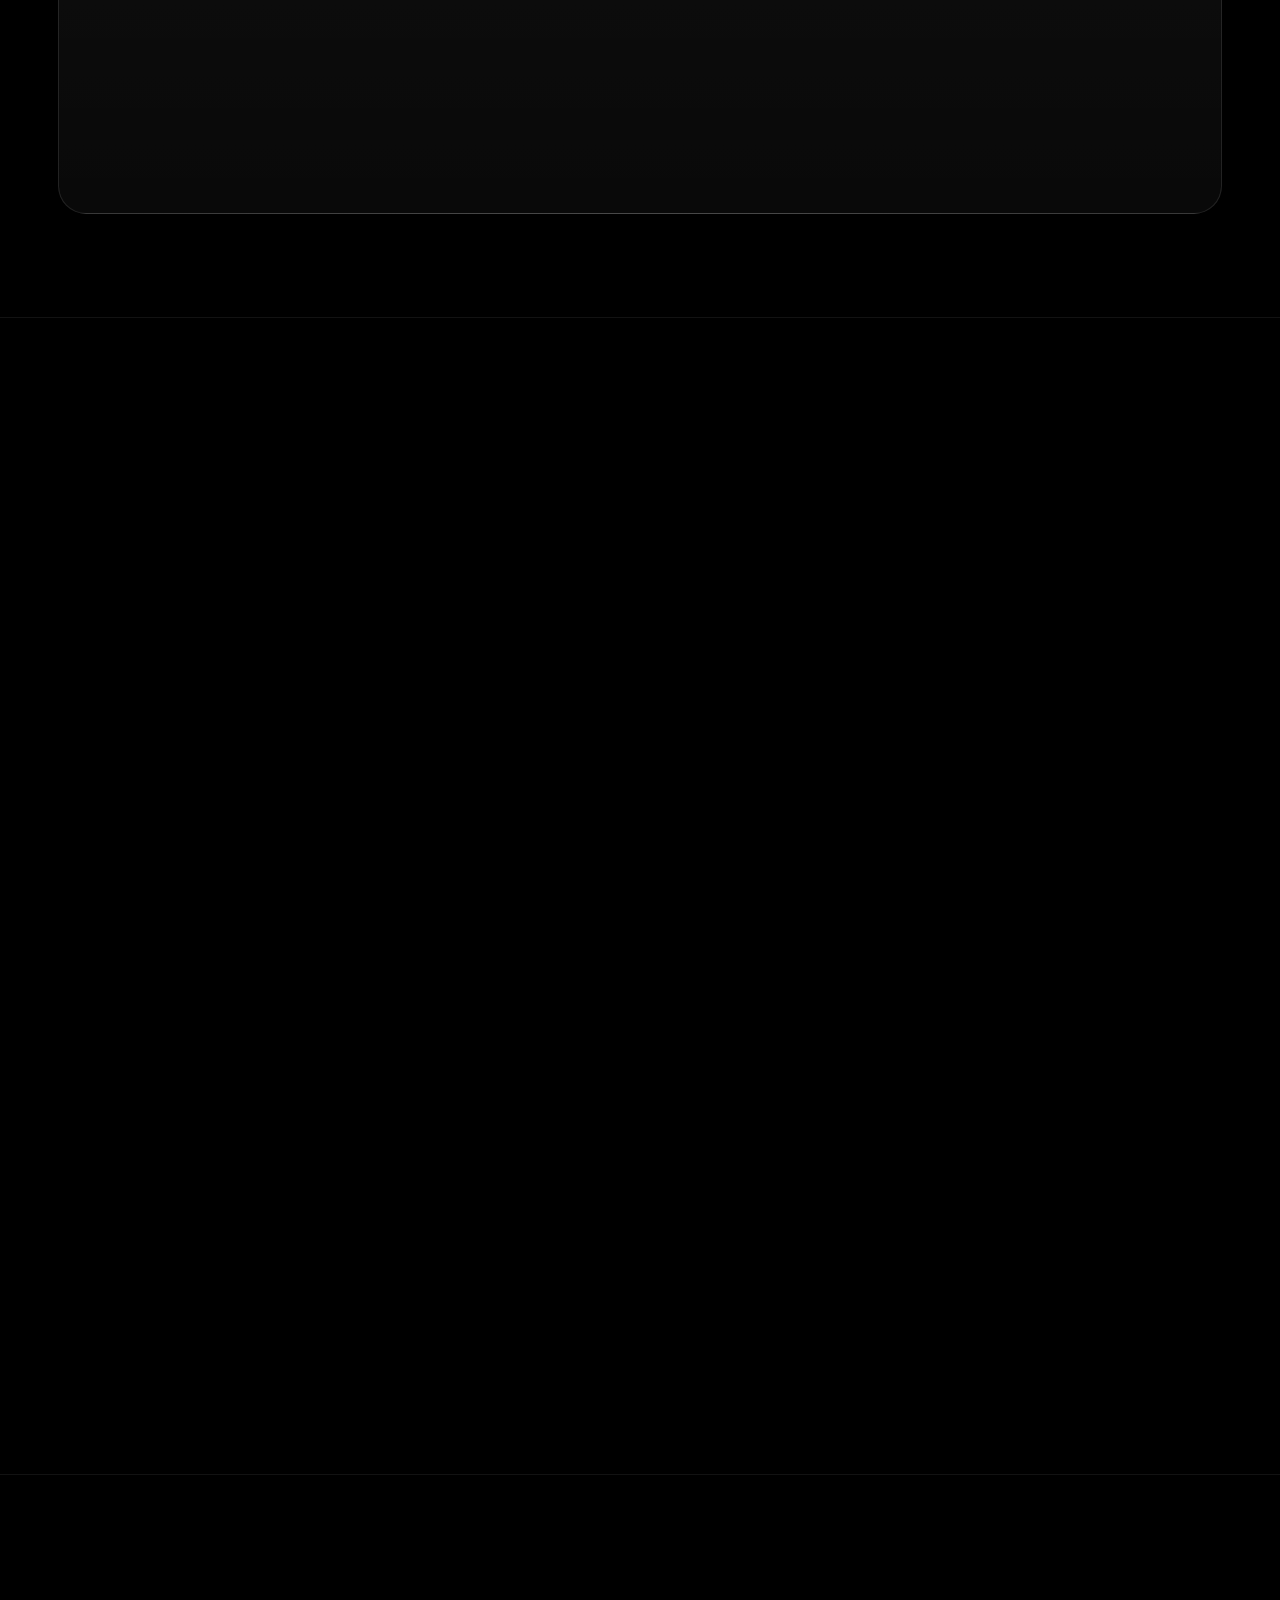
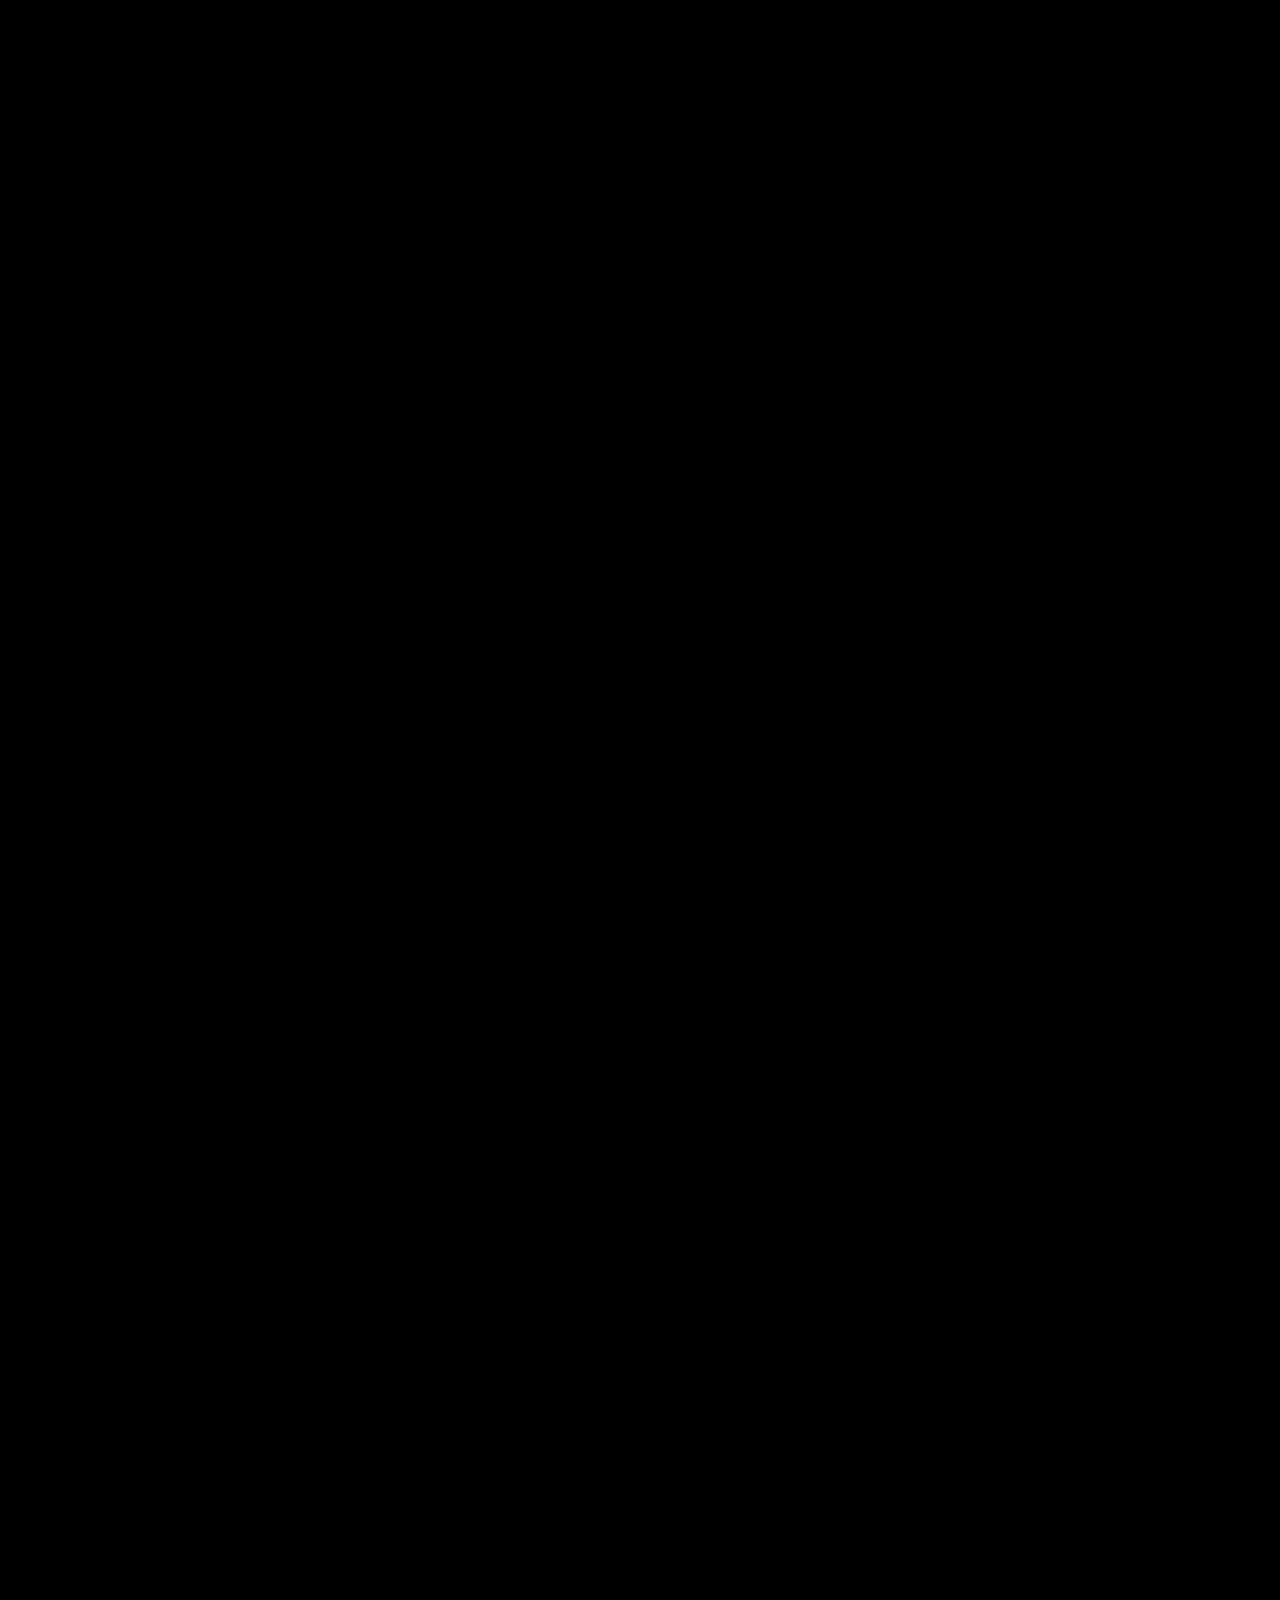
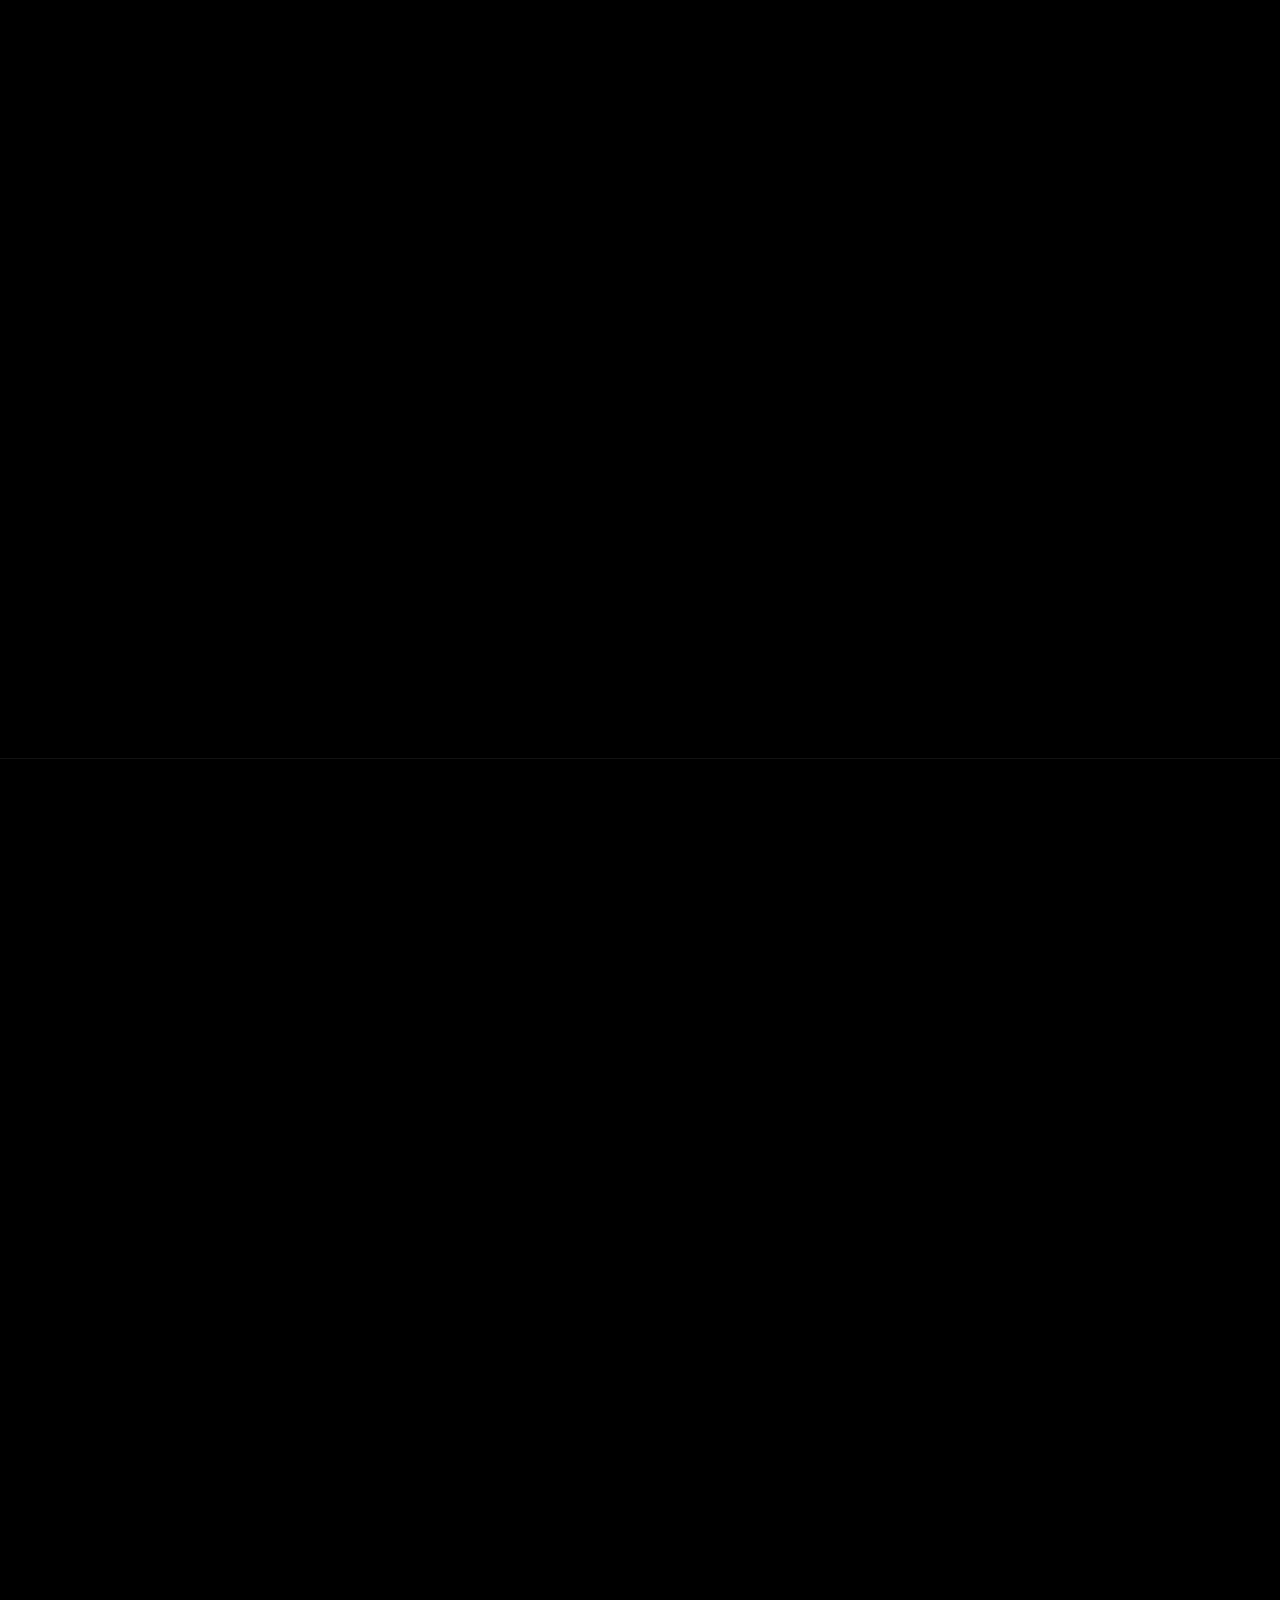
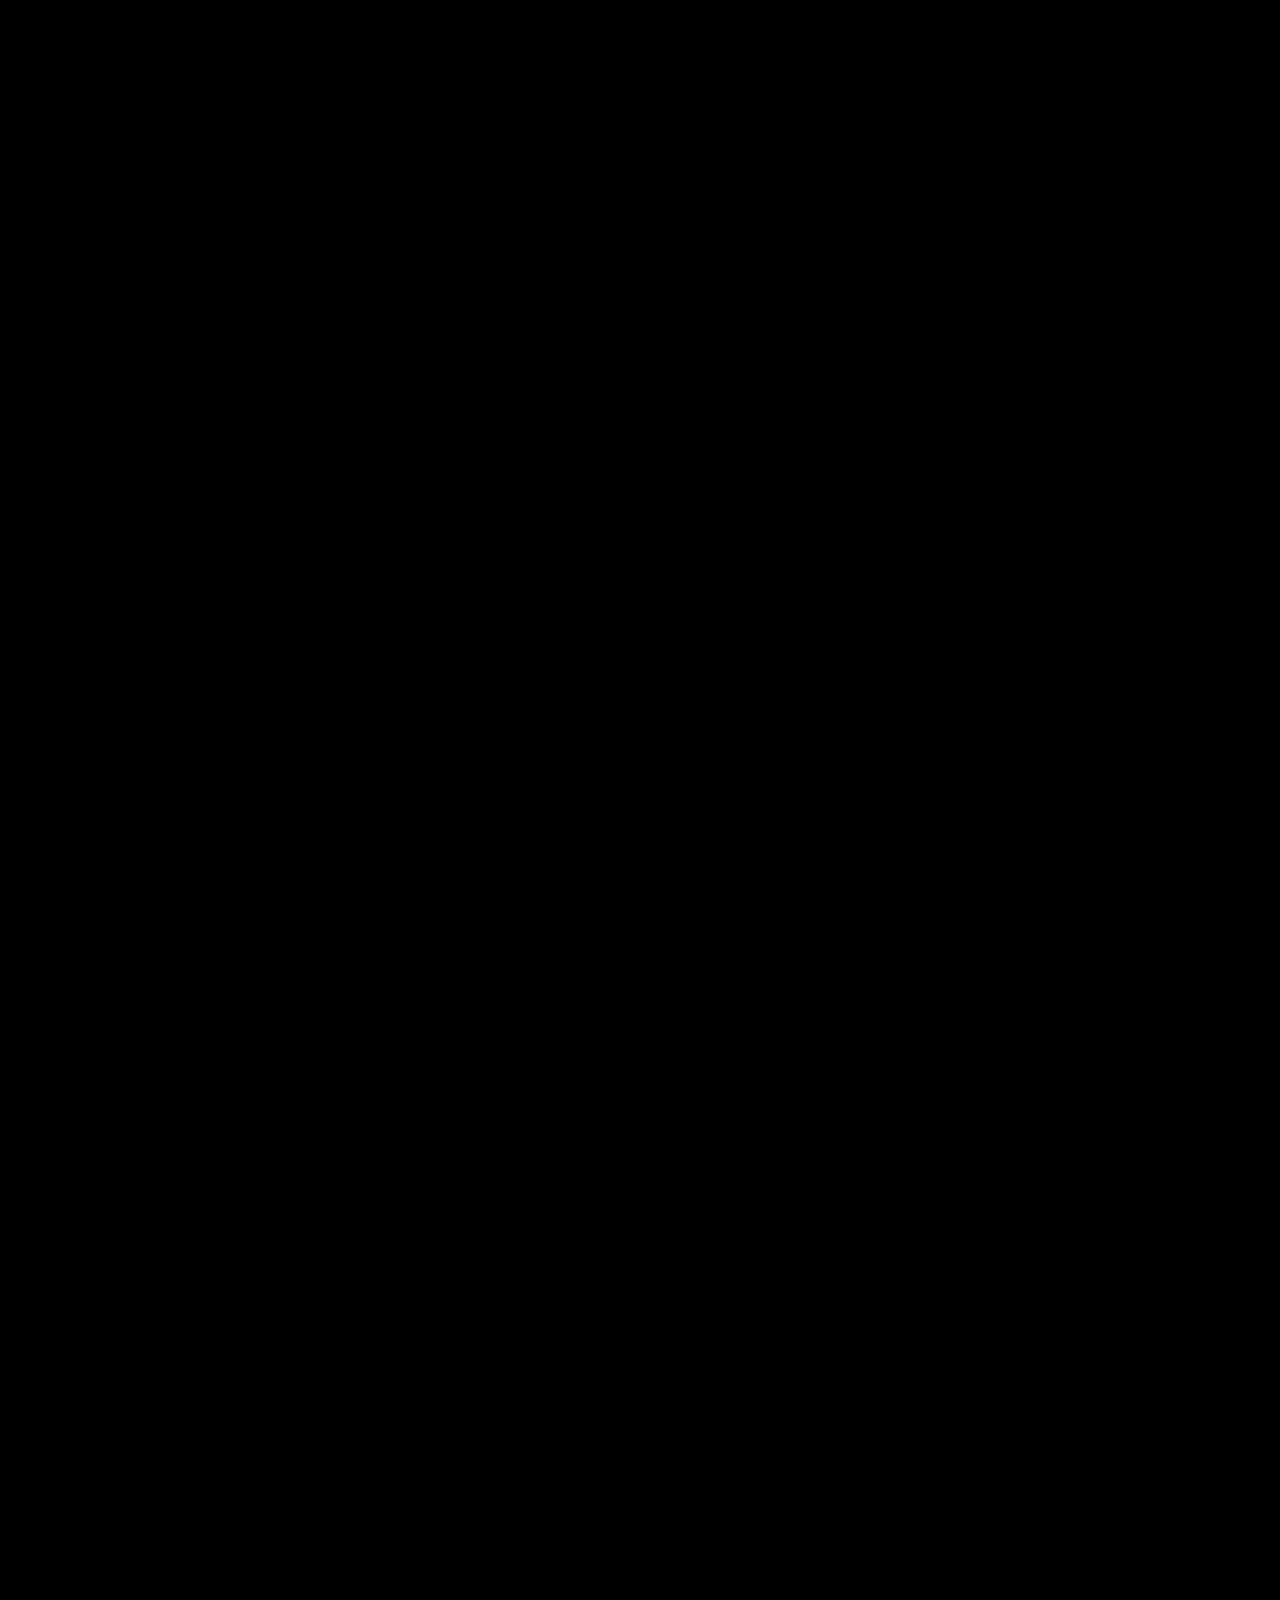
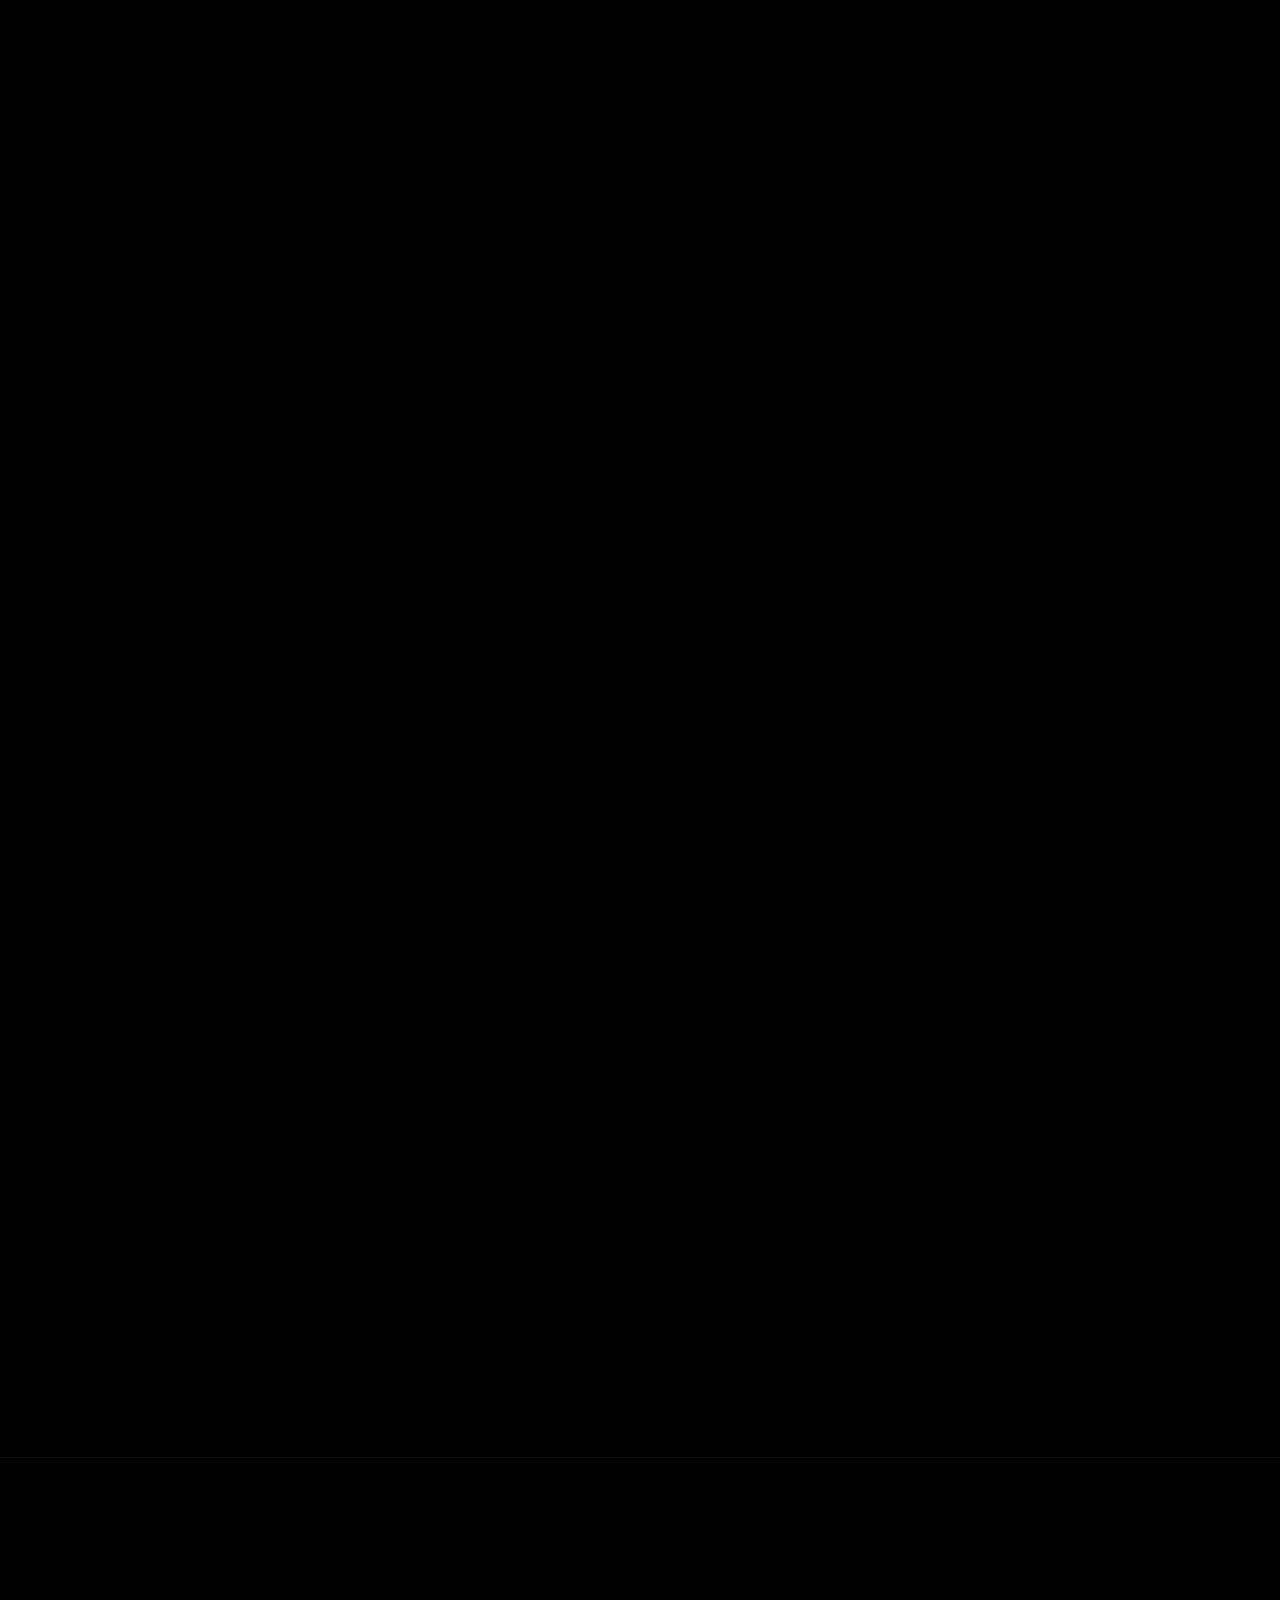
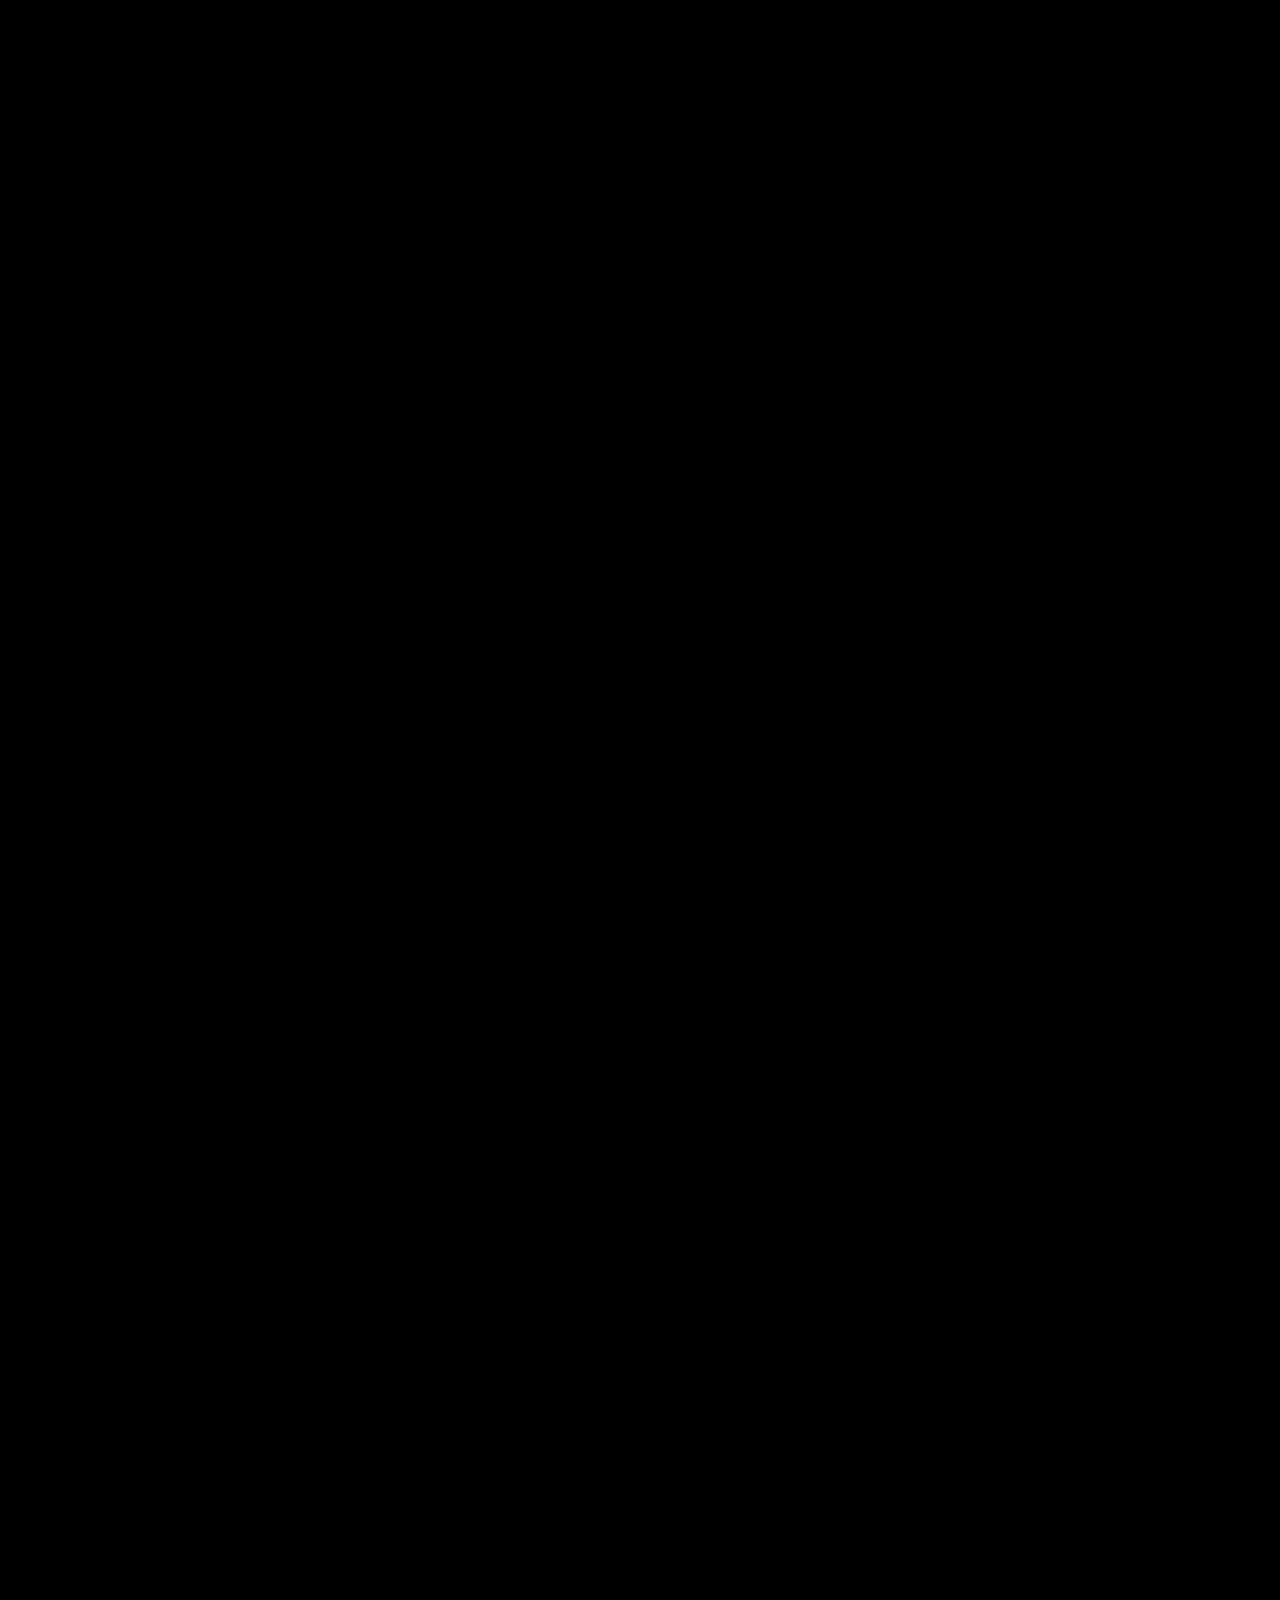
==== commit f71b0492: "Fluidez: 3D sin congelar la página, scroll en una sola pasada y menos trabajo fuera de pantalla - Th" ====
--- a/index.html
+++ b/index.html
@@ -27,7 +27,10 @@
         href="data:image/svg+xml,%3Csvg xmlns='http://www.w3.org/2000/svg' viewBox='0 0 64 64'%3E%3Crect width='64' height='64' rx='14' fill='%23000000'/%3E%3Crect x='6' y='29' width='52' height='6' rx='3' fill='%23C7C7CC'/%3E%3Crect x='17' y='15' width='9' height='34' rx='2.5' fill='%23F5F5F7'/%3E%3Crect x='38' y='15' width='9' height='34' rx='2.5' fill='%23F5F5F7'/%3E%3Crect x='12' y='20' width='5' height='24' rx='2' fill='%238E8E93'/%3E%3Crect x='47' y='20' width='5' height='24' rx='2' fill='%238E8E93'/%3E%3C/svg%3E">
     <link rel="preconnect" href="https://fonts.googleapis.com">
     <link rel="preconnect" href="https://fonts.gstatic.com" crossorigin>
-    <link href="https://fonts.googleapis.com/css2?family=Big+Shoulders+Display:wght@600;700;800;900&family=Archivo:ital,wght@0,400;0,500;0,600;0,700;0,800;1,400&family=JetBrains+Mono:wght@400;600;700&family=Inter+Tight:wght@400;500;600;700&display=swap" rel="stylesheet">
+    <!-- la web usa la fuente del sistema (SF Pro en Apple); Inter Tight es su relevo en Android y Windows
+         y se carga sin bloquear el primer pintado. Las fuentes de los rótulos 3D las pide cada escena. -->
+    <link href="https://fonts.googleapis.com/css2?family=Inter+Tight:wght@400;500;600;700&display=swap" rel="stylesheet" media="print" onload="this.media='all'">
+    <noscript><link href="https://fonts.googleapis.com/css2?family=Inter+Tight:wght@400;500;600;700&display=swap" rel="stylesheet"></noscript>
     <link href="https://cdn.jsdelivr.net/npm/bootstrap@5.3.8/dist/css/bootstrap.min.css" rel="stylesheet"
         integrity="sha384-sRIl4kxILFvY47J16cr9ZwB07vP4J8+LH7qKQnuqkuIAvNWLzeN8tE5YBujZqJLB" crossorigin="anonymous">
     <link rel="stylesheet" href="atr.css">
@@ -3515,12 +3518,19 @@
         // ============================================
         // BARRA DE PROGRESO DE SCROLL
         // ============================================
-        window.addEventListener('scroll', () => {
-            const scrollTop = window.pageYOffset || document.documentElement.scrollTop;
-            const scrollHeight = document.documentElement.scrollHeight - document.documentElement.clientHeight;
-            const porcentaje = (scrollTop / scrollHeight) * 100;
-            document.getElementById('scrollProgress').style.width = porcentaje + '%';
-        });
+        // (se mueve con transform en un solo fotograma, y la altura de la página se guarda:
+        // leerla en cada evento de scroll obligaba a recalcular la página)
+        (function () {
+            const barra = document.getElementById('scrollProgress');
+            let total = 0, pend = false;
+            const medir = () => { total = document.documentElement.scrollHeight - innerHeight; };
+            const pintar = () => { pend = false; barra.style.transform = 'scaleX(' + (total > 0 ? Math.min(1, scrollY / total).toFixed(4) : 0) + ')'; };
+            const pedir = () => { if (!pend) { pend = true; requestAnimationFrame(pintar); } };
+            addEventListener('scroll', pedir, { passive: true });
+            addEventListener('resize', () => { medir(); pedir(); }, { passive: true });
+            if ('ResizeObserver' in window) new ResizeObserver(() => { medir(); pedir(); }).observe(document.body);
+            medir(); pedir();
+        })();
 
 
         // ============================================
@@ -4683,13 +4693,15 @@
             envolver('mostrarResultado', () => logro('test'));
 
             // explorador total
-            let fondoVisto = false;
-            addEventListener('scroll', () => {
-                if (fondoVisto) return;
-                if (innerHeight + scrollY >= document.documentElement.scrollHeight - 90) {
-                    fondoVisto = true; logro('fondo');
-                }
-            }, { passive: true });
+            // (un centinela al final de la página avisa al llegar, sin medir la página en cada scroll)
+            const centinela = document.createElement('div');
+            centinela.setAttribute('aria-hidden', 'true');
+            centinela.style.cssText = 'height:1px;margin-top:-1px;pointer-events:none';
+            document.body.appendChild(centinela);
+            const obsFondo = new IntersectionObserver(en => {
+                if (en[0].isIntersecting) { obsFondo.disconnect(); centinela.remove(); logro('fondo'); }
+            }, { rootMargin: '0px 0px 90px 0px' });
+            obsFondo.observe(centinela);
 
             // ============================================
             // 2) CRONÓMETRO DE DESCANSO
--- a/atr.css
+++ b/atr.css
@@ -3516,3 +3516,27 @@
 /* las fotos de la sala (barra, saco, trofeo y rutinas), en blanco y negro como el resto */
 html body .dis-foto, html body .dia-visual img { filter: grayscale(1) contrast(1.06) brightness(1.04); }
 html body .dia-aviso { border: 0 !important; border-radius: var(--r-3) !important; background: var(--relleno); padding: 10px 14px; color: var(--texto-2); }
+/* pantallas táctiles: zonas de toque de al menos 40px y etiquetas legibles */
+@media (pointer: coarse) {
+    html body .foot-links li { margin-bottom: 0; }
+    html body .foot-links a { display: inline-flex; align-items: center; min-height: 40px; }
+    html body .barra-leyenda a, html body .ruta li a { display: inline-flex; align-items: center; min-height: 40px; }
+    html body .form-check { min-height: 40px; display: flex; align-items: center; gap: 10px; }
+    html body .form-check-input { width: 20px; height: 20px; margin: 0; flex: none; }
+    html body .mito-pista, html body .ruta-top .estado, html body .dia-truco { font-size: 12px; }
+}
+
+/* ============================================================
+   FLUIDEZ — lo que se mueve va por la tarjeta gráfica y nada trabaja si no se ve
+   ============================================================ */
+/* la barra de progreso se estira con transform (antes cambiaba su ancho y recalculaba la página) */
+html body .scroll-progress { width: 100%; transform: scaleX(0); transform-origin: 0 50%; will-change: transform; }
+/* la cinta avanza con una animación CSS, fuera del hilo principal, y se para cuando no se ve */
+.cinta-track.cinta-viva { animation: cinta-avanza var(--cinta-dur, 60s) linear infinite; }
+.cinta-track.cinta-quieta { animation-play-state: paused; }
+@keyframes cinta-avanza { to { transform: translateX(var(--cinta-dist, -50%)); } }
+/* la portada para el destello del titular y el latido cuando ya no se ve */
+html body .atr-hero.hero-fuera .hero-title .l2, html body .atr-hero.hero-fuera .hero-eyebrow::before { animation-play-state: paused; }
+/* «Serie 01, 02…» sale del número que guarda cada etiqueta: un contador CSS no cruzaría
+   las secciones que el navegador deja sin pintar (content-visibility) */
+html body .atr-eyebrow[data-serie]::before { content: 'Serie ' attr(data-serie) '  —' !important; }
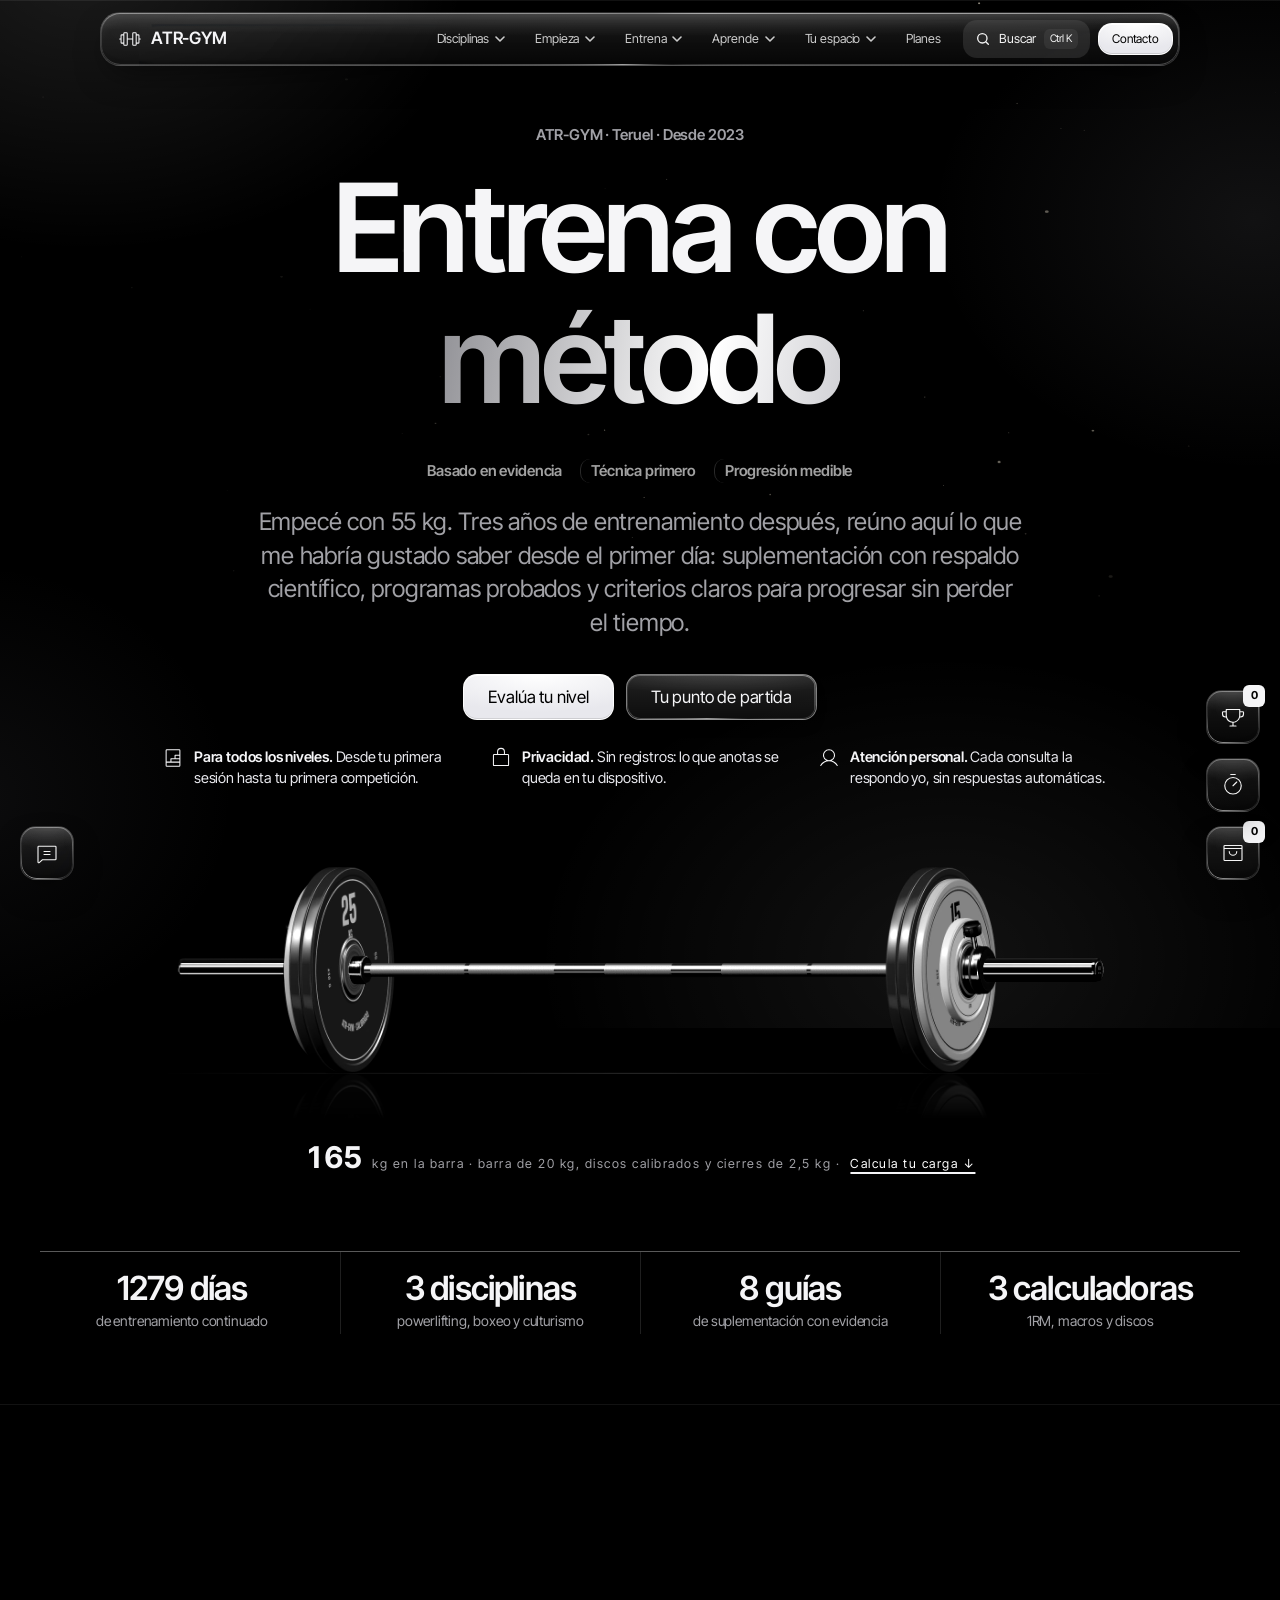
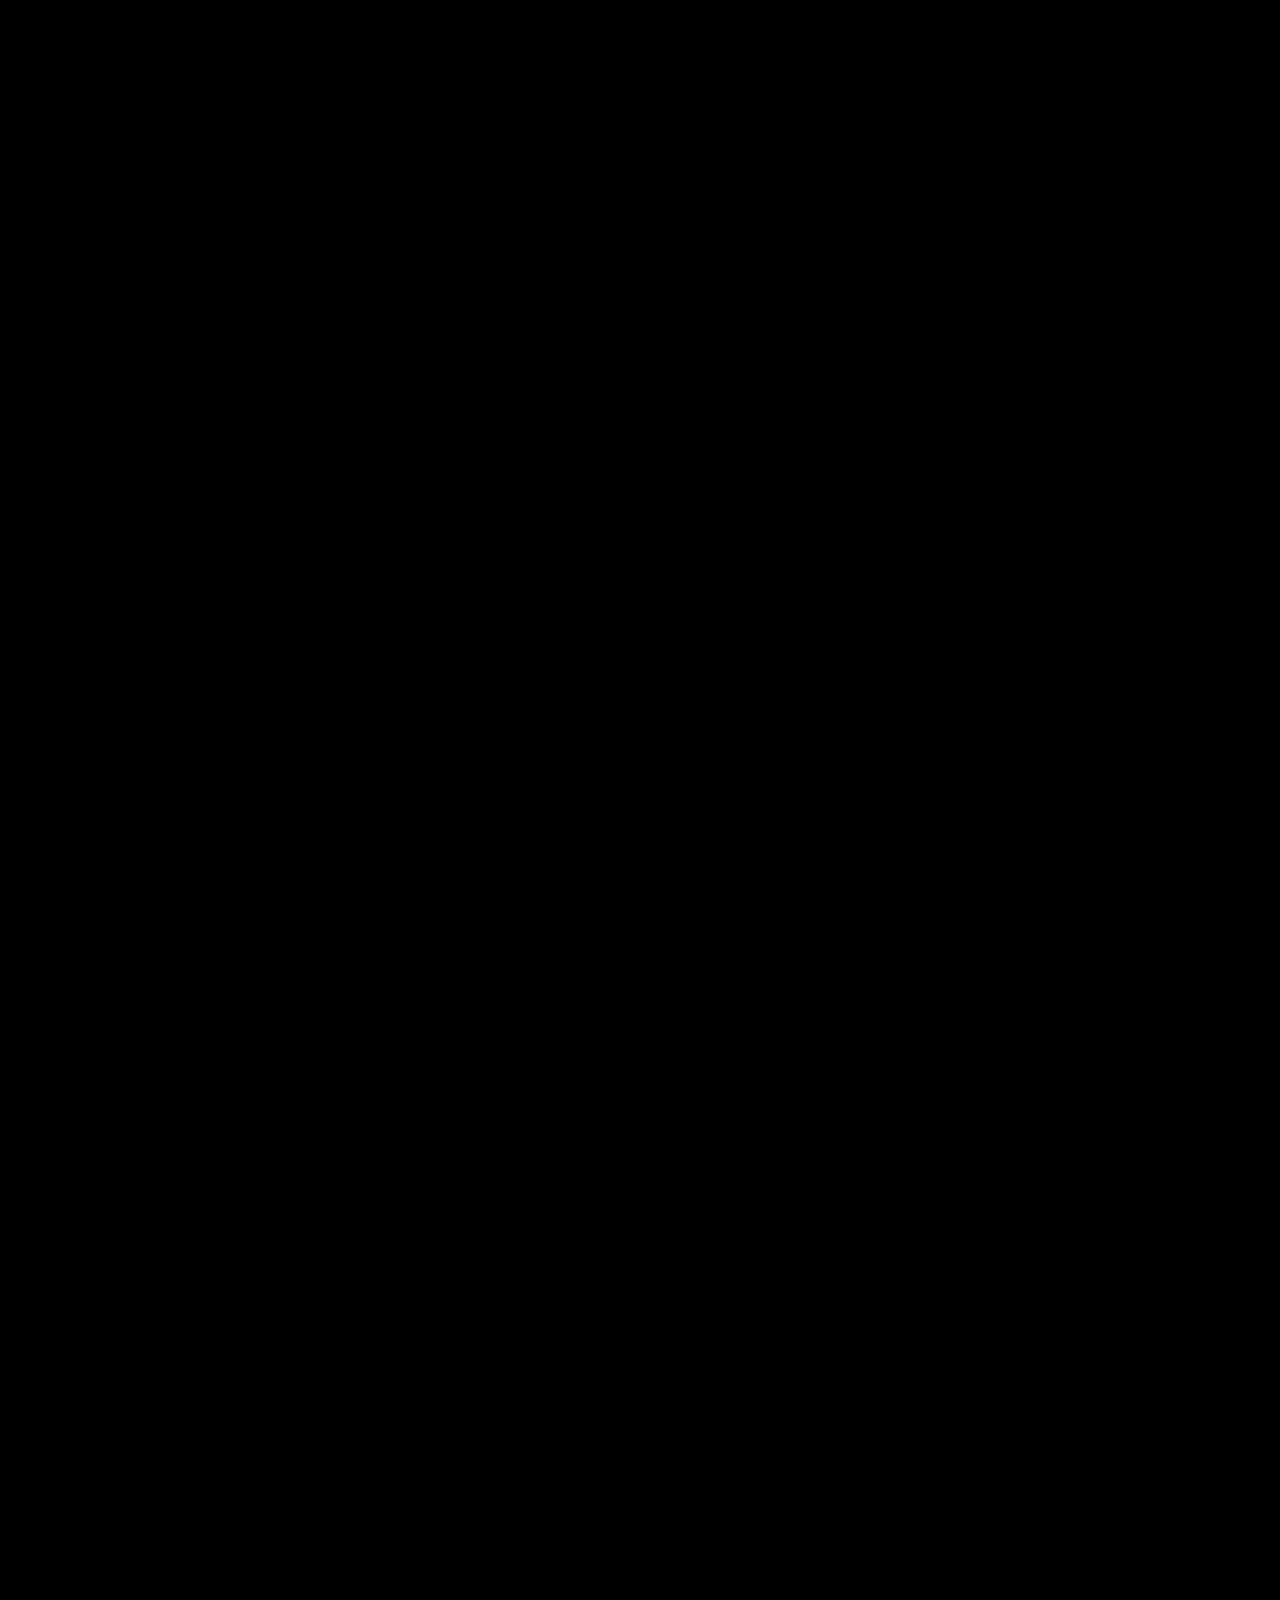
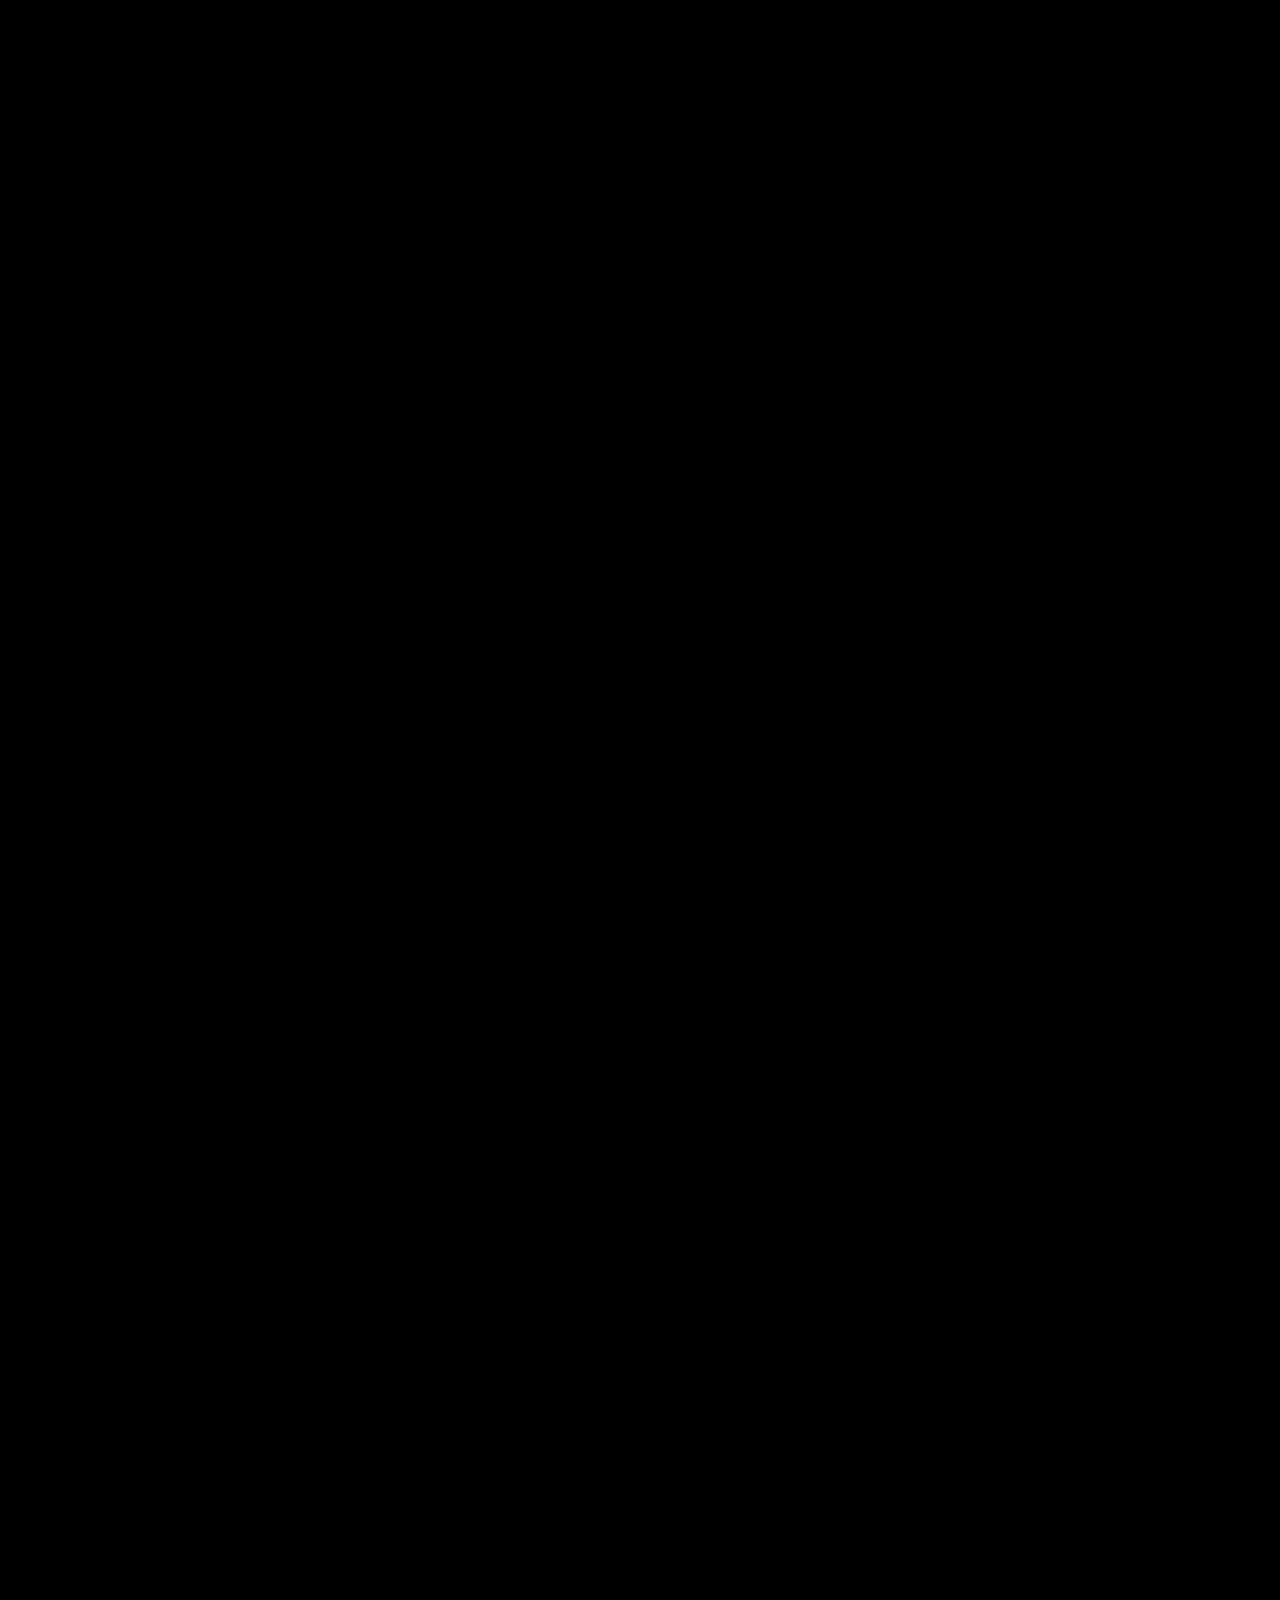
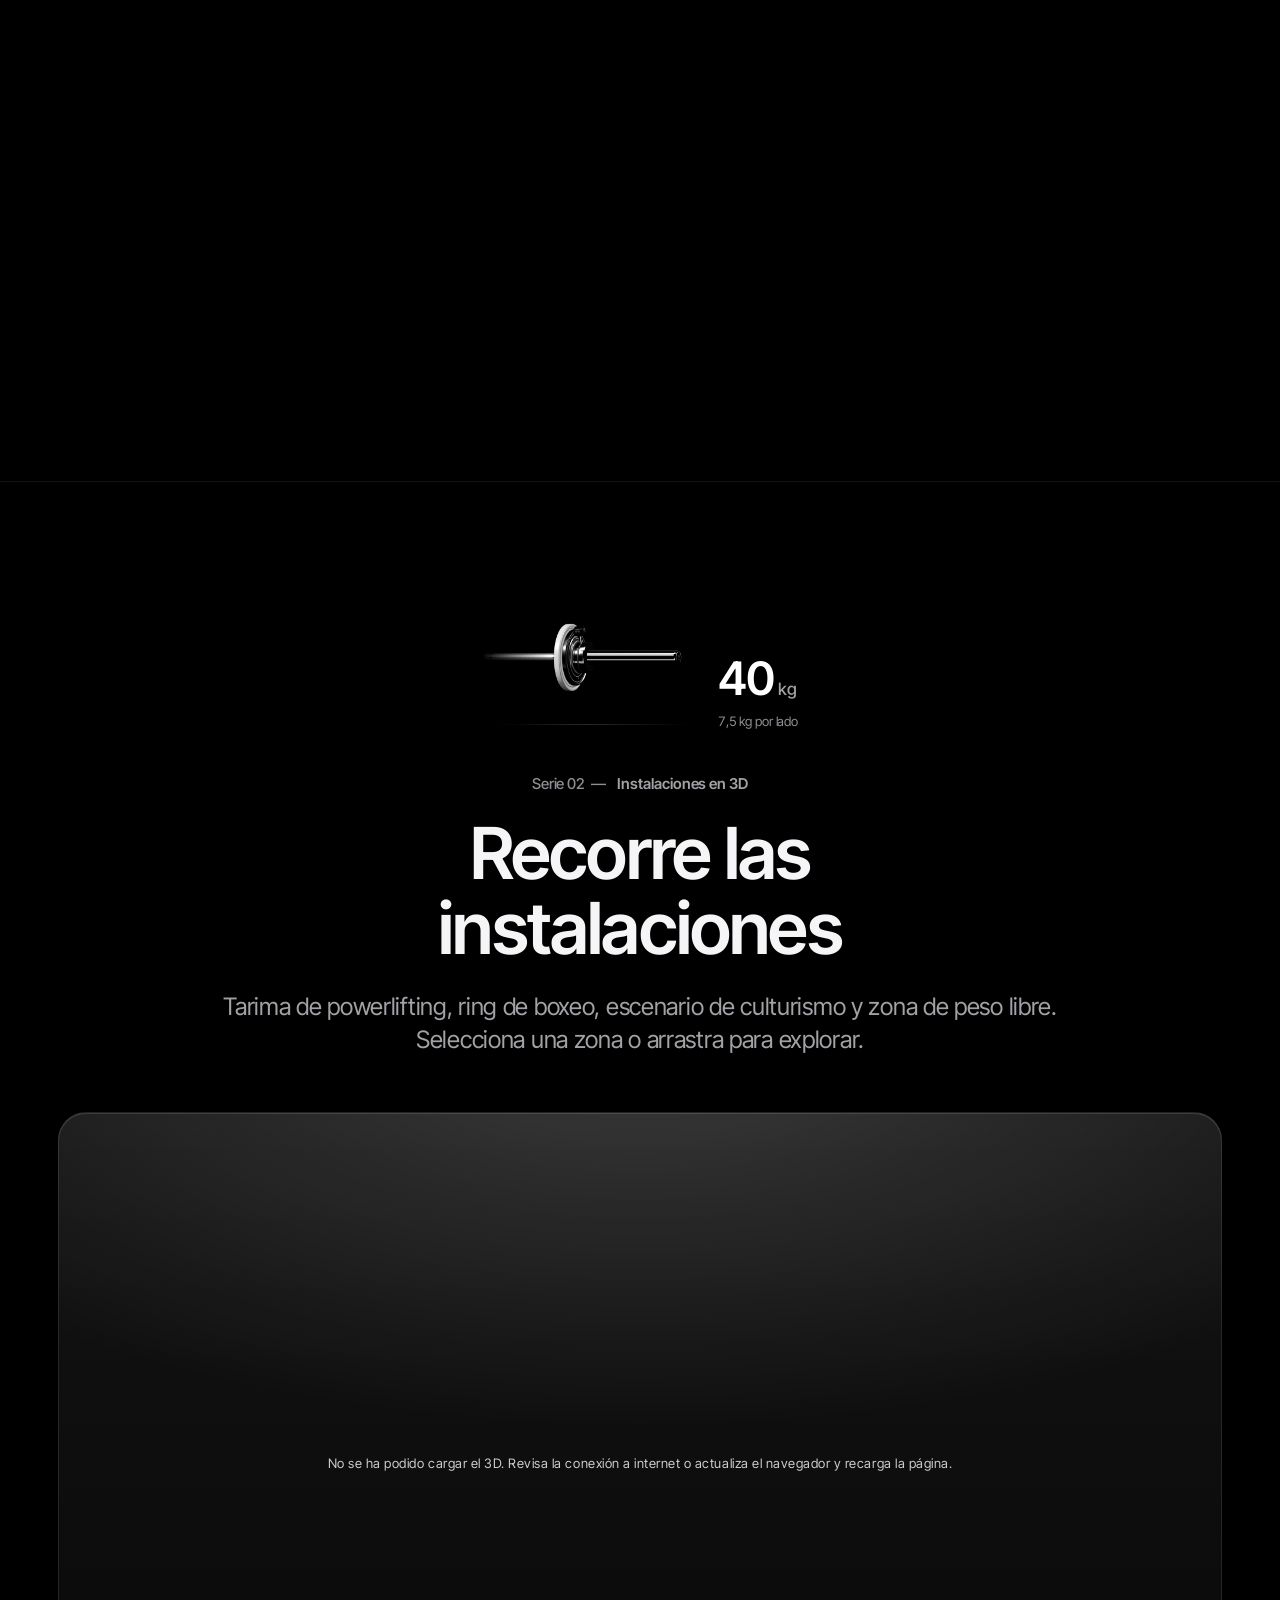
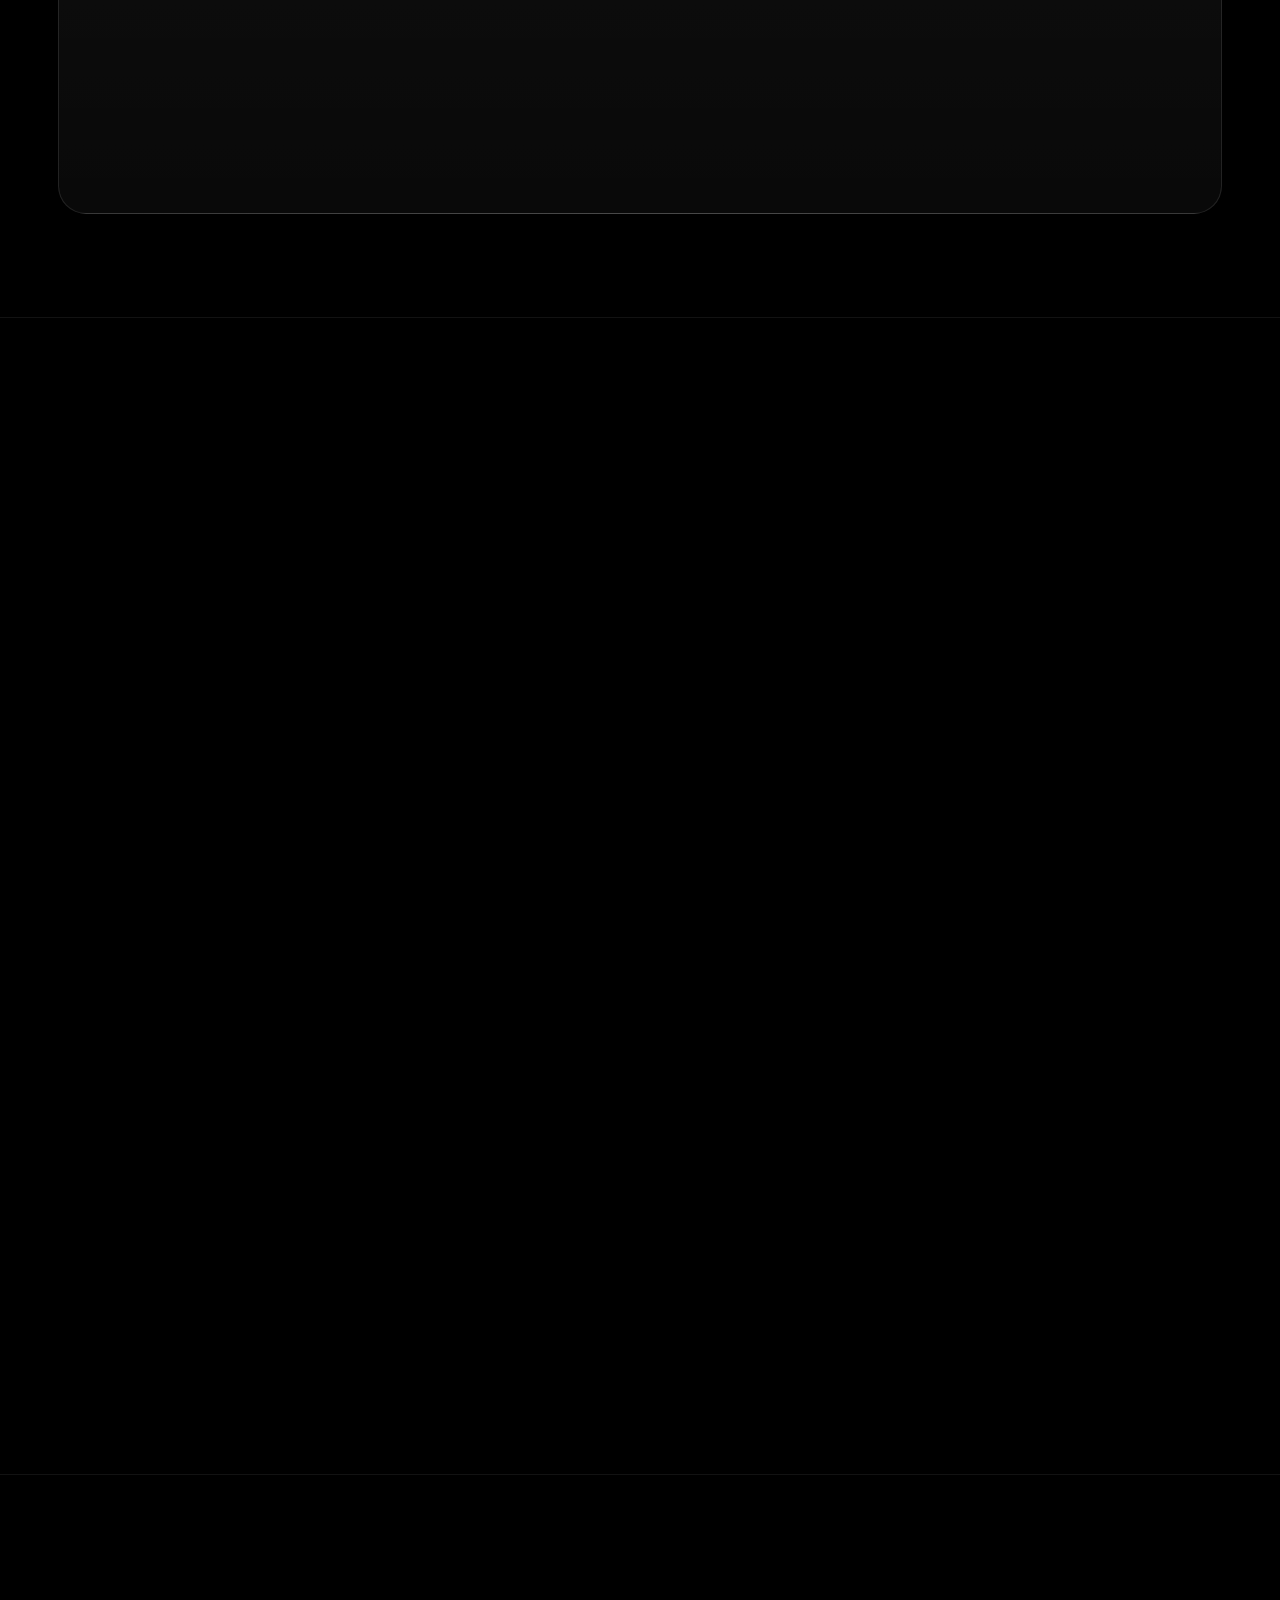
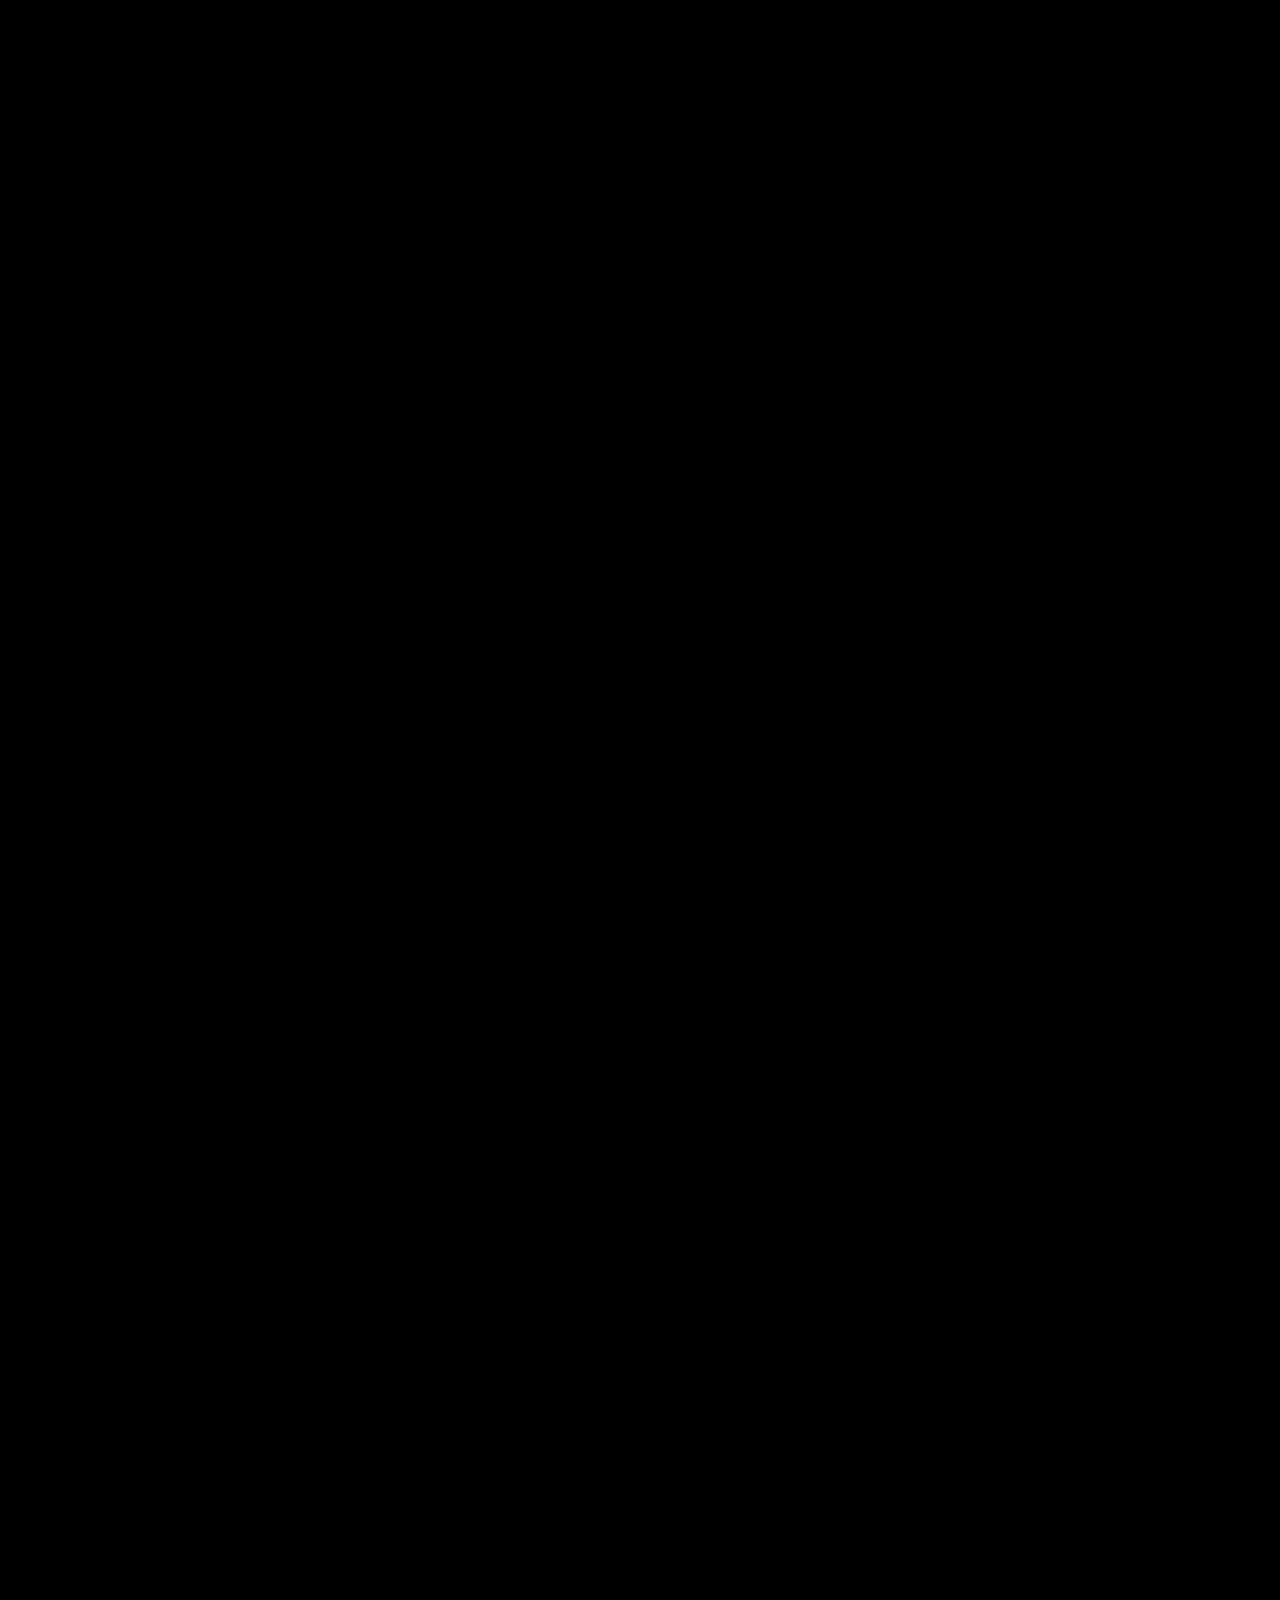
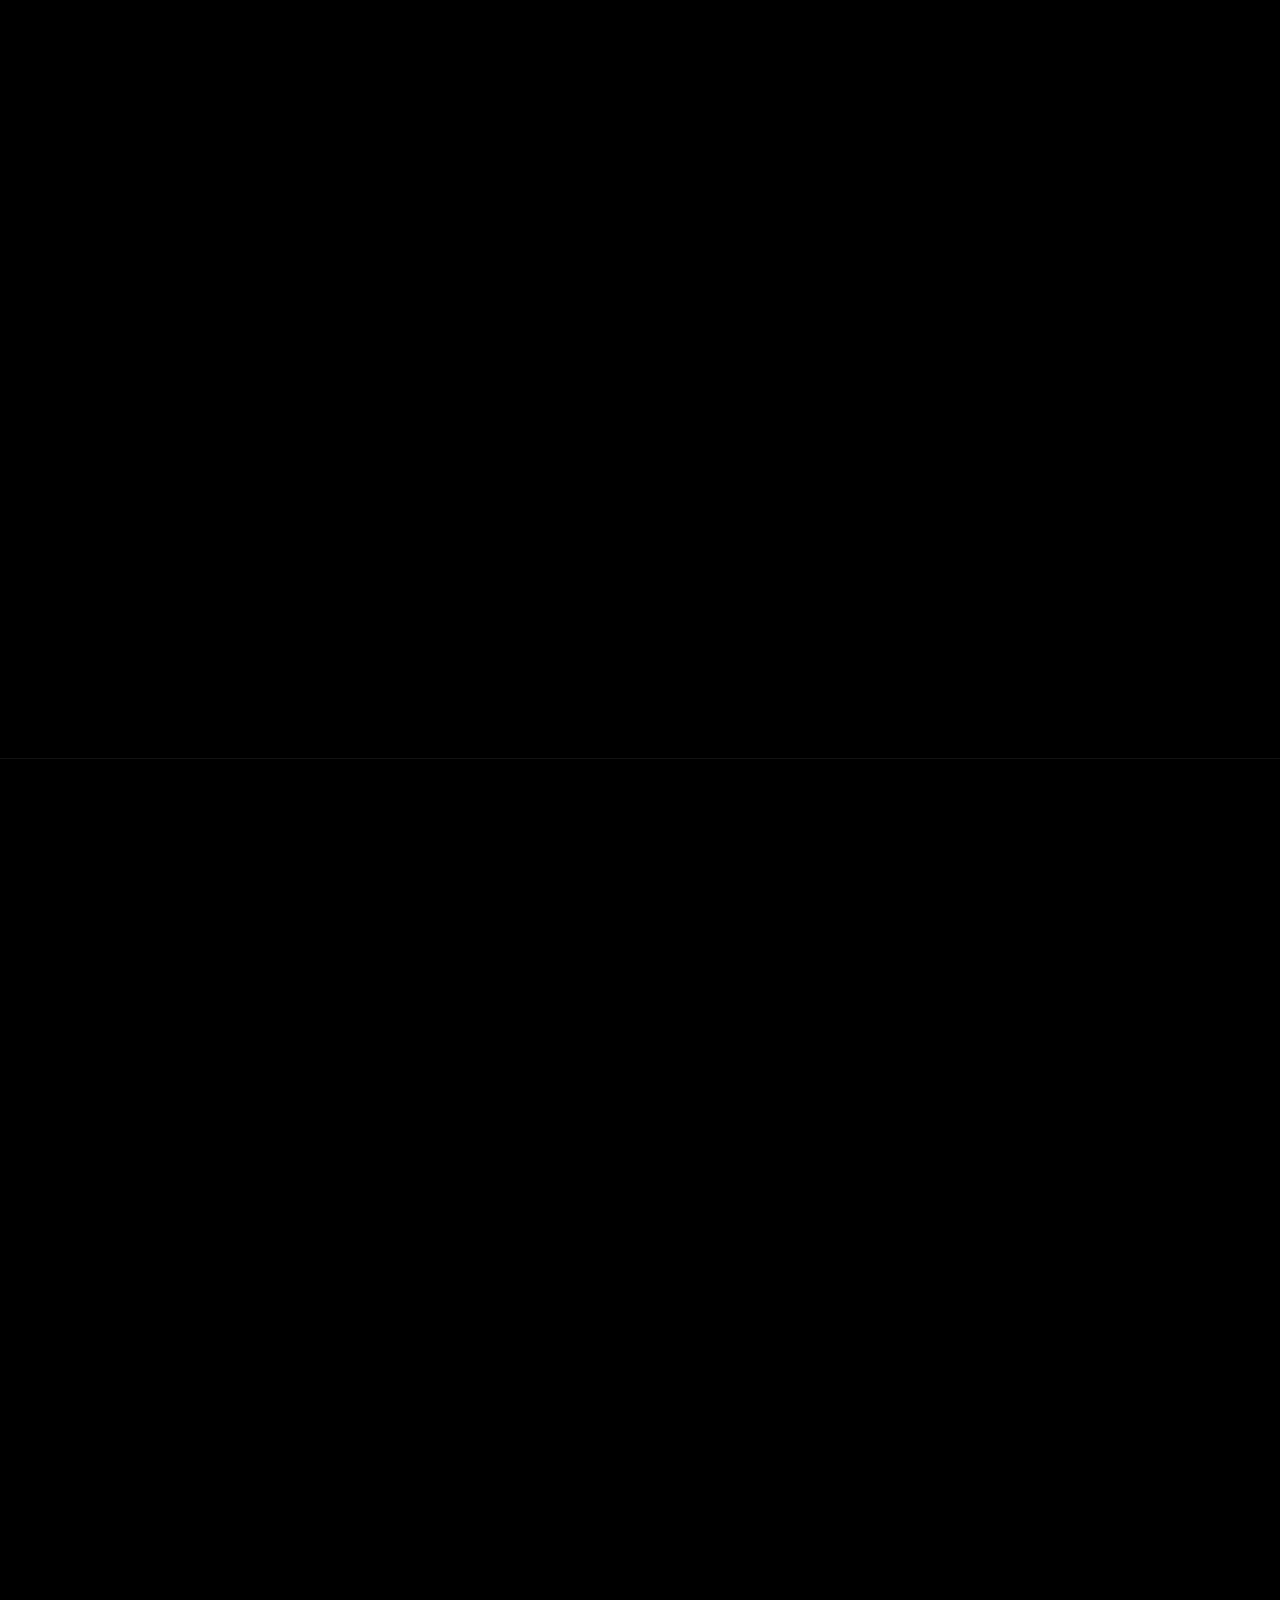
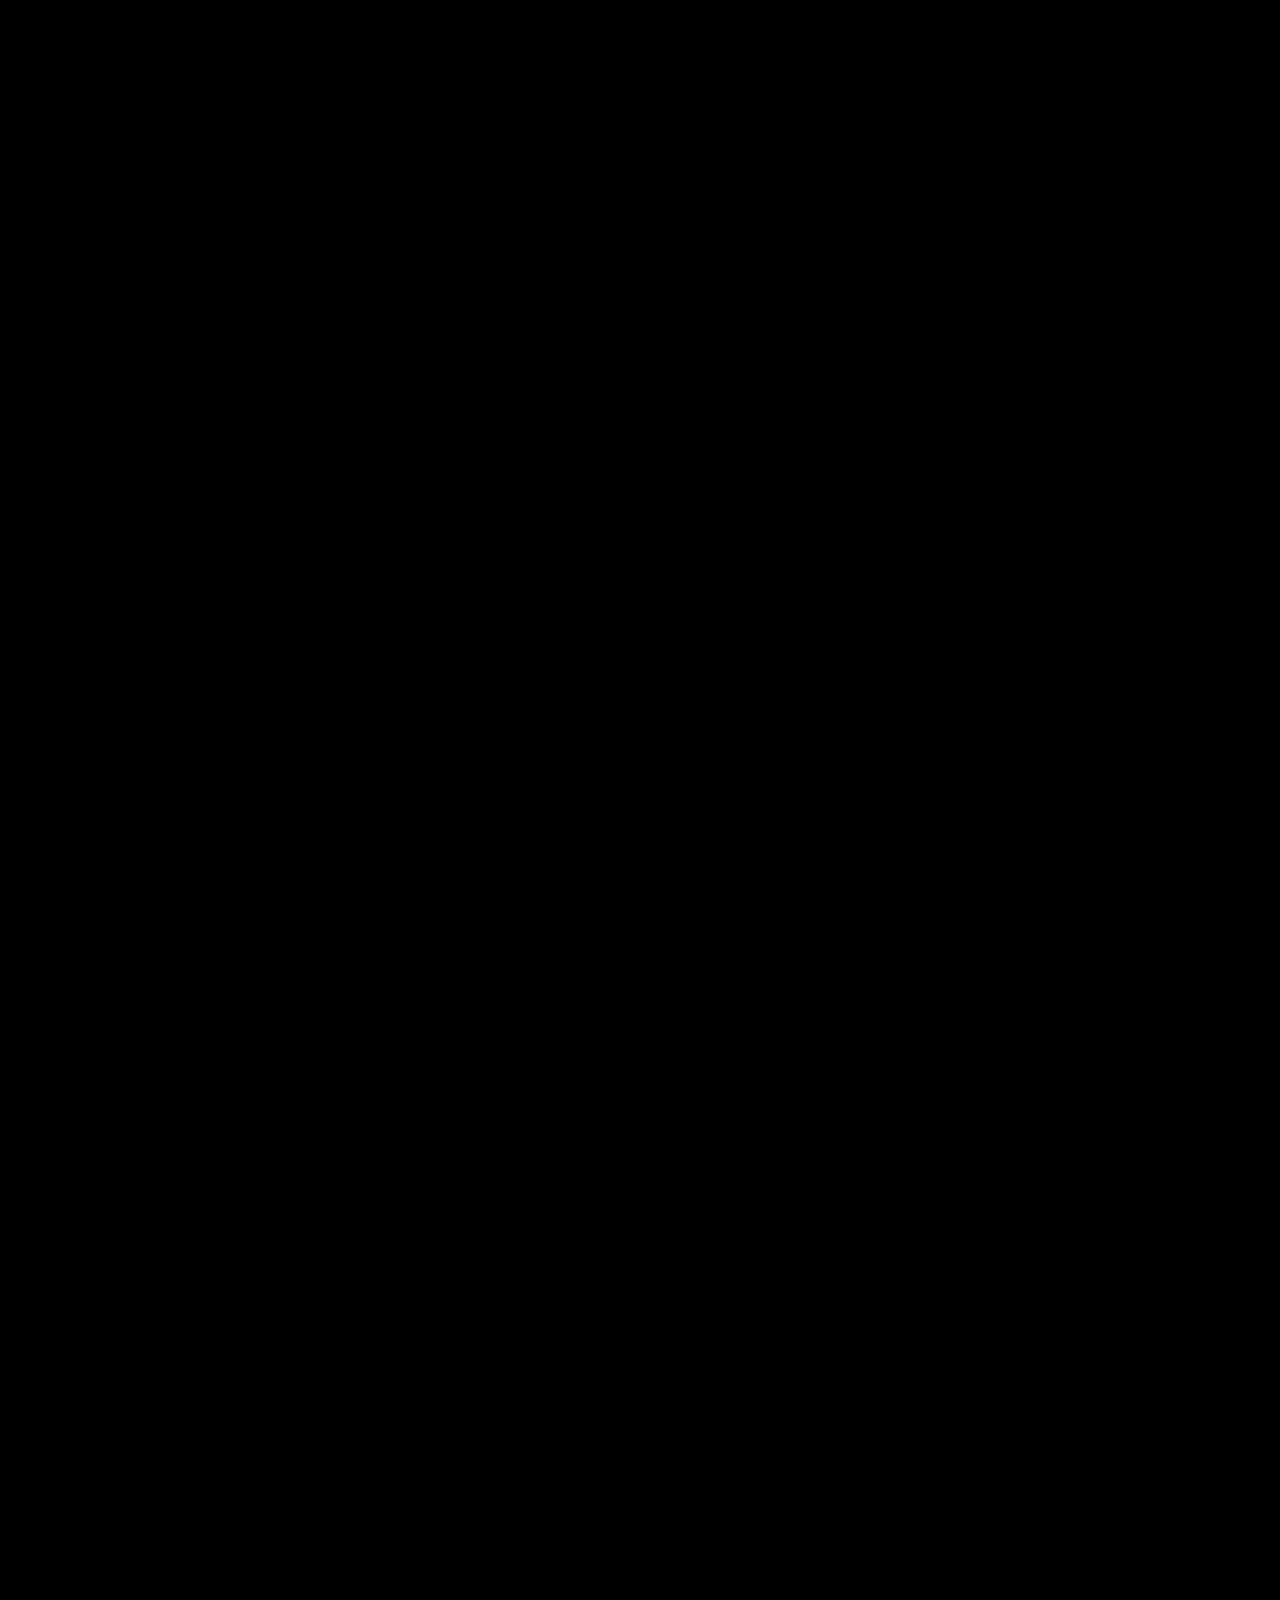
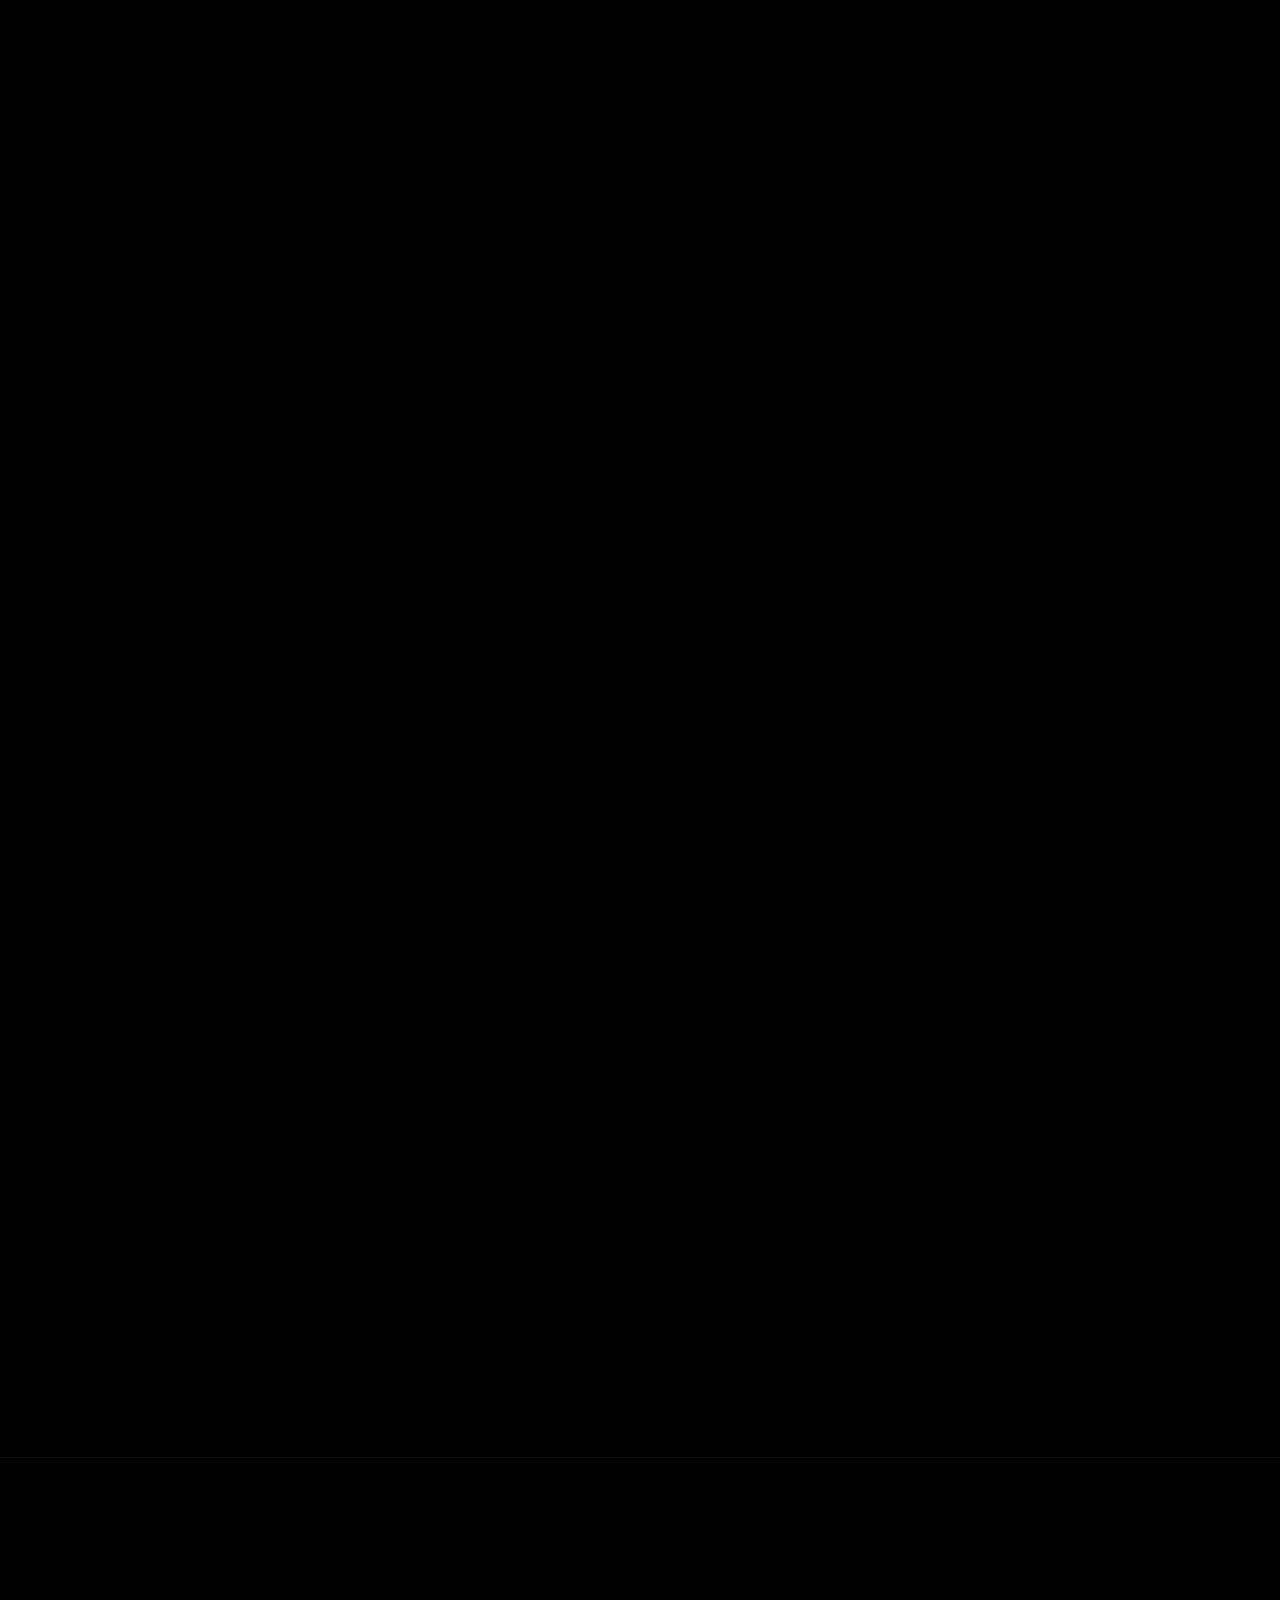
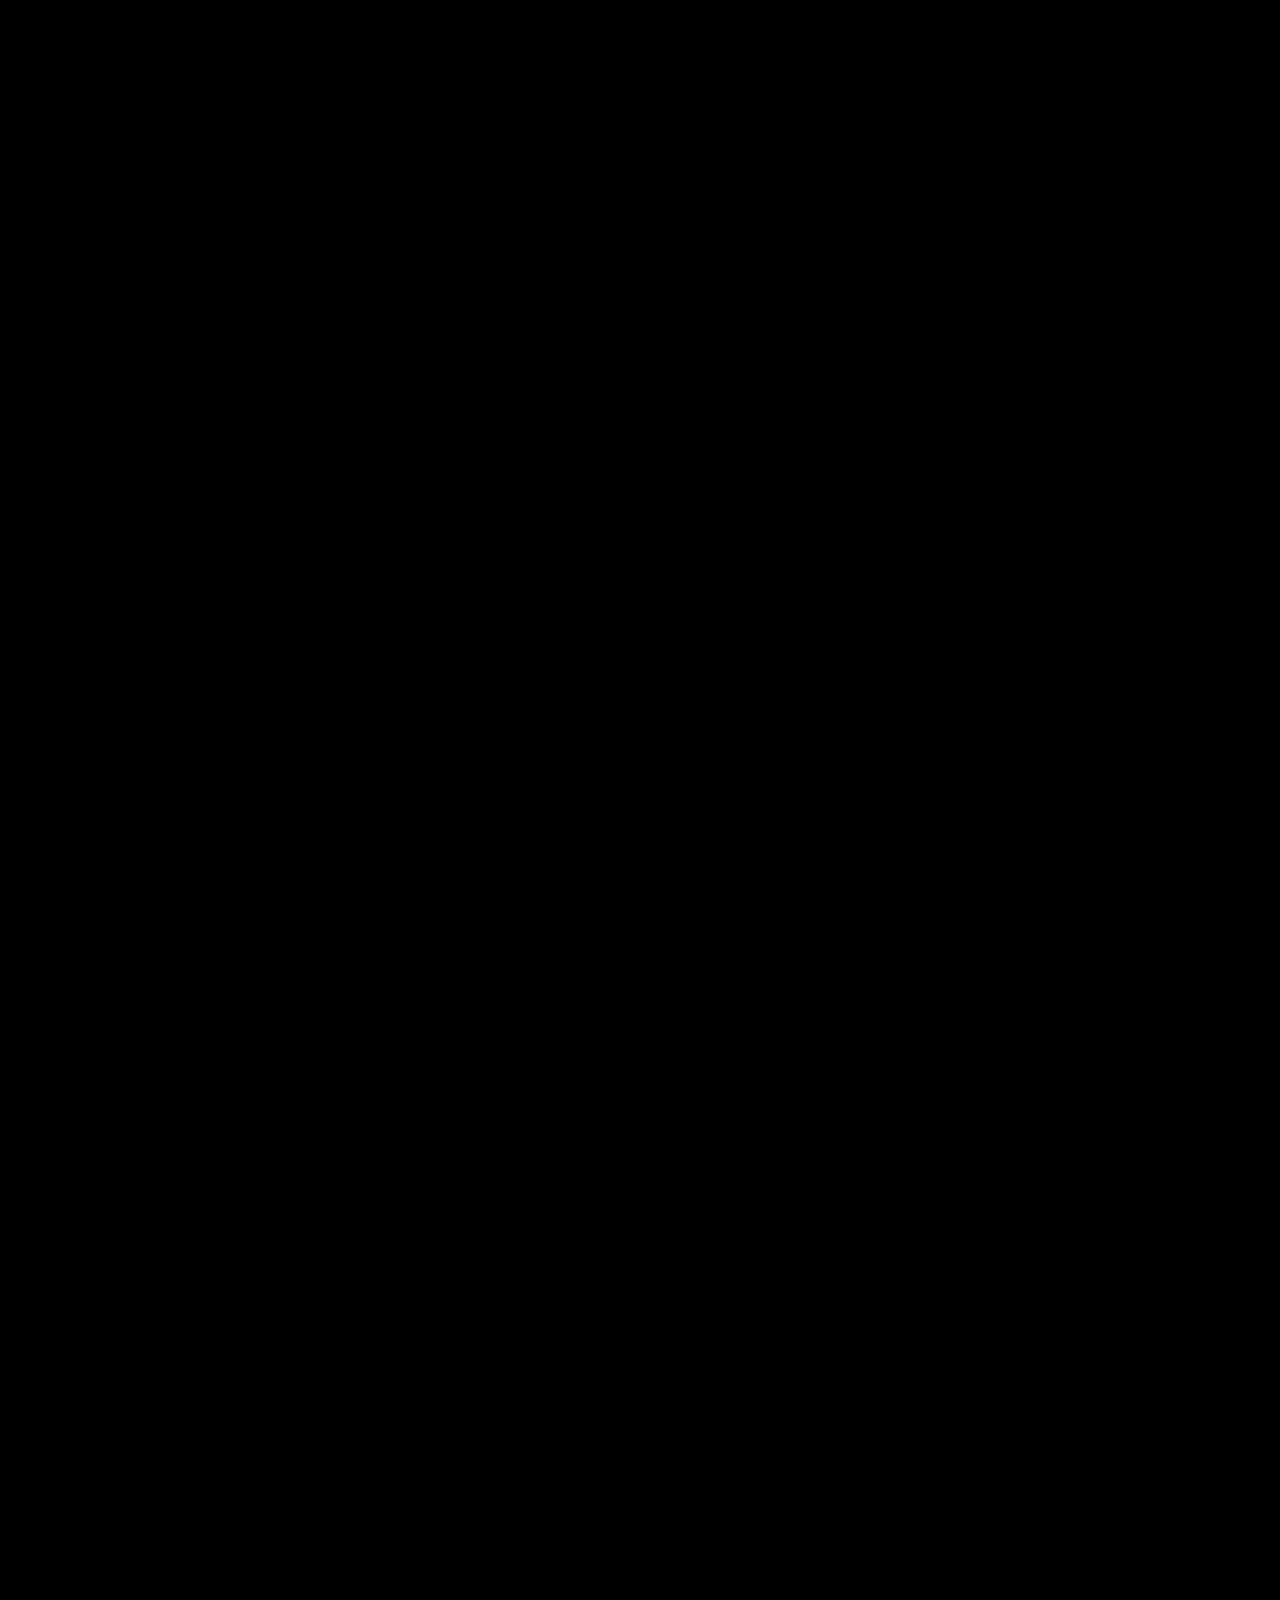
==== commit 13f1abfb: "Bootstrap recortado y servido desde la propia web - bootstrap-atr.css: el reboot, las variables y la" ====
--- a/index.html
+++ b/index.html
@@ -31,8 +31,9 @@
          y se carga sin bloquear el primer pintado. Las fuentes de los rótulos 3D las pide cada escena. -->
     <link href="https://fonts.googleapis.com/css2?family=Inter+Tight:wght@400;500;600;700&display=swap" rel="stylesheet" media="print" onload="this.media='all'">
     <noscript><link href="https://fonts.googleapis.com/css2?family=Inter+Tight:wght@400;500;600;700&display=swap" rel="stylesheet"></noscript>
-    <link href="https://cdn.jsdelivr.net/npm/bootstrap@5.3.8/dist/css/bootstrap.min.css" rel="stylesheet"
-        integrity="sha384-sRIl4kxILFvY47J16cr9ZwB07vP4J8+LH7qKQnuqkuIAvNWLzeN8tE5YBujZqJLB" crossorigin="anonymous">
+    <!-- Bootstrap recortado a lo que usa la web (25 KB en vez de 226, y sin esperar a otro servidor).
+         Se regenera con herramientas/recortar-bootstrap.py -->
+    <link href="bootstrap-atr.css" rel="stylesheet">
     <link rel="stylesheet" href="atr.css">
     <script type="importmap">{"imports":{"three":"https://cdn.jsdelivr.net/npm/three@0.170.0/build/three.module.min.js","three/addons/":"https://cdn.jsdelivr.net/npm/three@0.170.0/examples/jsm/"}}</script>
 </head>
--- a/atr.css
+++ b/atr.css
@@ -3540,3 +3540,56 @@
 /* «Serie 01, 02…» sale del número que guarda cada etiqueta: un contador CSS no cruzaría
    las secciones que el navegador deja sin pintar (content-visibility) */
 html body .atr-eyebrow[data-serie]::before { content: 'Serie ' attr(data-serie) '  —' !important; }
+
+/* ============================================================
+   ESQUINAS CONTINUAS — como las de Apple (squircle)
+   Una esquina redonda normal es un cuarto de círculo pegado a dos rectas: la curvatura
+   cambia de golpe y el ojo nota el «codo». En las de Apple la curva entra poco a poco
+   desde el lado. Esa curva queda más ceñida que un arco del mismo radio, así que los
+   radios crecen ×1,5 para conservar el tamaño aparente de la esquina.
+   - Los círculos siguen siendo círculos (anillos, números, brillos, botones de radio).
+   - Los marcos del 3D se quedan con su arco: se recortan en cada fotograma y con un arco
+     la tarjeta gráfica lo hace casi gratis.
+   - Donde el navegador aún no la entiende (Safari, Firefox) quedan las esquinas de siempre.
+   ============================================================ */
+@supports (corner-shape: squircle) {
+    :root { --r-1: 42px; --r-2: 30px; --r-3: 21px; --r-4: 15px; }
+    html body *, html body *::before, html body *::after { corner-shape: squircle; }
+    html body .fab, html body .carrito-flotante, html body .chat-burbuja, html body .fab-timer.activo { border-radius: 24px; }
+    .barra-pestanas { border-radius: 36px; }
+    .barra-pestanas a, .lente-pestana { border-radius: 27px; }
+    .barra-pestanas.mini { border-radius: 30px; }
+    .barra-pestanas.mini .lente-pestana, .barra-pestanas.mini a { border-radius: 21px; }
+    html body .tabla .marca, html body .ficha .marca, html body .estado, html body .consejo-check .ico, html body .hueco,
+    html body .carrito-badge, html body .fab-badge, html body .kbd, html body kbd, html body .trofeos-prog { border-radius: 9px; }
+    html body .consejo-etq span { border-radius: 10px; }
+    html body .aviso::before { border-radius: 12px; }
+    html body .gym3d, html body .escena3d { border-radius: 28px; corner-shape: round; }
+    html body :is(#timerCerrar, .ruta .n, .timer-ring, .timer-ring i, .bizum-paso-num, .btn-eliminar, .cur-anillo, .cur-punto,
+        .escena3d-spinner, .gym3d-spinner, .luz, .onda, .siguiente i, .terminal-dot, .tiza-nube, .toast-logro .ico, input[type=radio], .rounded-circle),
+    html body :is(.btn-anadir-carrito, .btn-compromiso, .btn-confirmar-bizum, .btn-copiar, .btn-enviar, .btn-instagram, .btn-iron,
+        .btn-pago, .btn-publicar-checkin, .btn-publicar-post, .btn-whatsapp, .bx, .sup-btn, .timeline-item)::before,
+    html body :is(.barra .disco, .detalles summary)::after { corner-shape: round; }
+}
+
+/* ============================================================
+   MOVIMIENTO JUNTO — lo que se mueve a la vez comparte muelle y duración
+   Al bajar, el menú de arriba, la barra de pestañas y los botones flotantes se recogen
+   con el mismo gesto y el mismo muelle: se ven como una sola pieza (antes cada uno
+   llevaba su tiempo y los botones del móvil saltaban sin animación).
+   ============================================================ */
+html body .atr-nav { transition: width var(--t-resorte) var(--resorte), transform var(--t-resorte) var(--resorte), background .3s ease; }
+@media (max-width: 820px) {
+    .barra-pestanas { transition: left var(--t-resorte) var(--resorte), right var(--t-resorte) var(--resorte), height var(--t-resorte) var(--resorte), border-radius var(--t-resorte) var(--resorte); }
+    html body .fab, html body .carrito-flotante, html body .chat-widget {
+        transition: transform var(--t-resorte) var(--resorte), translate var(--t-resorte) var(--resorte), opacity .3s ease, box-shadow .3s ease;
+    }
+    /* al encogerse la barra, los iconos se achican y los rótulos se pliegan con ella, sin saltos */
+    .barra-pestanas a span { display: block; max-height: 12px; transition: opacity .2s ease, max-height var(--t-resorte) var(--resorte), margin var(--t-resorte) var(--resorte); }
+    .barra-pestanas.mini a span { display: block; opacity: 0; max-height: 0; margin-top: -3px; overflow: hidden; }
+    .barra-pestanas a svg { transition: transform var(--t-vivo) var(--resorte-vivo), width var(--t-resorte) var(--resorte), height var(--t-resorte) var(--resorte); }
+}
+@media (prefers-reduced-motion: reduce) {
+    html body .atr-nav, .barra-pestanas, .barra-pestanas a span, .barra-pestanas a svg,
+    html body .fab, html body .carrito-flotante, html body .chat-widget { transition: none; }
+}
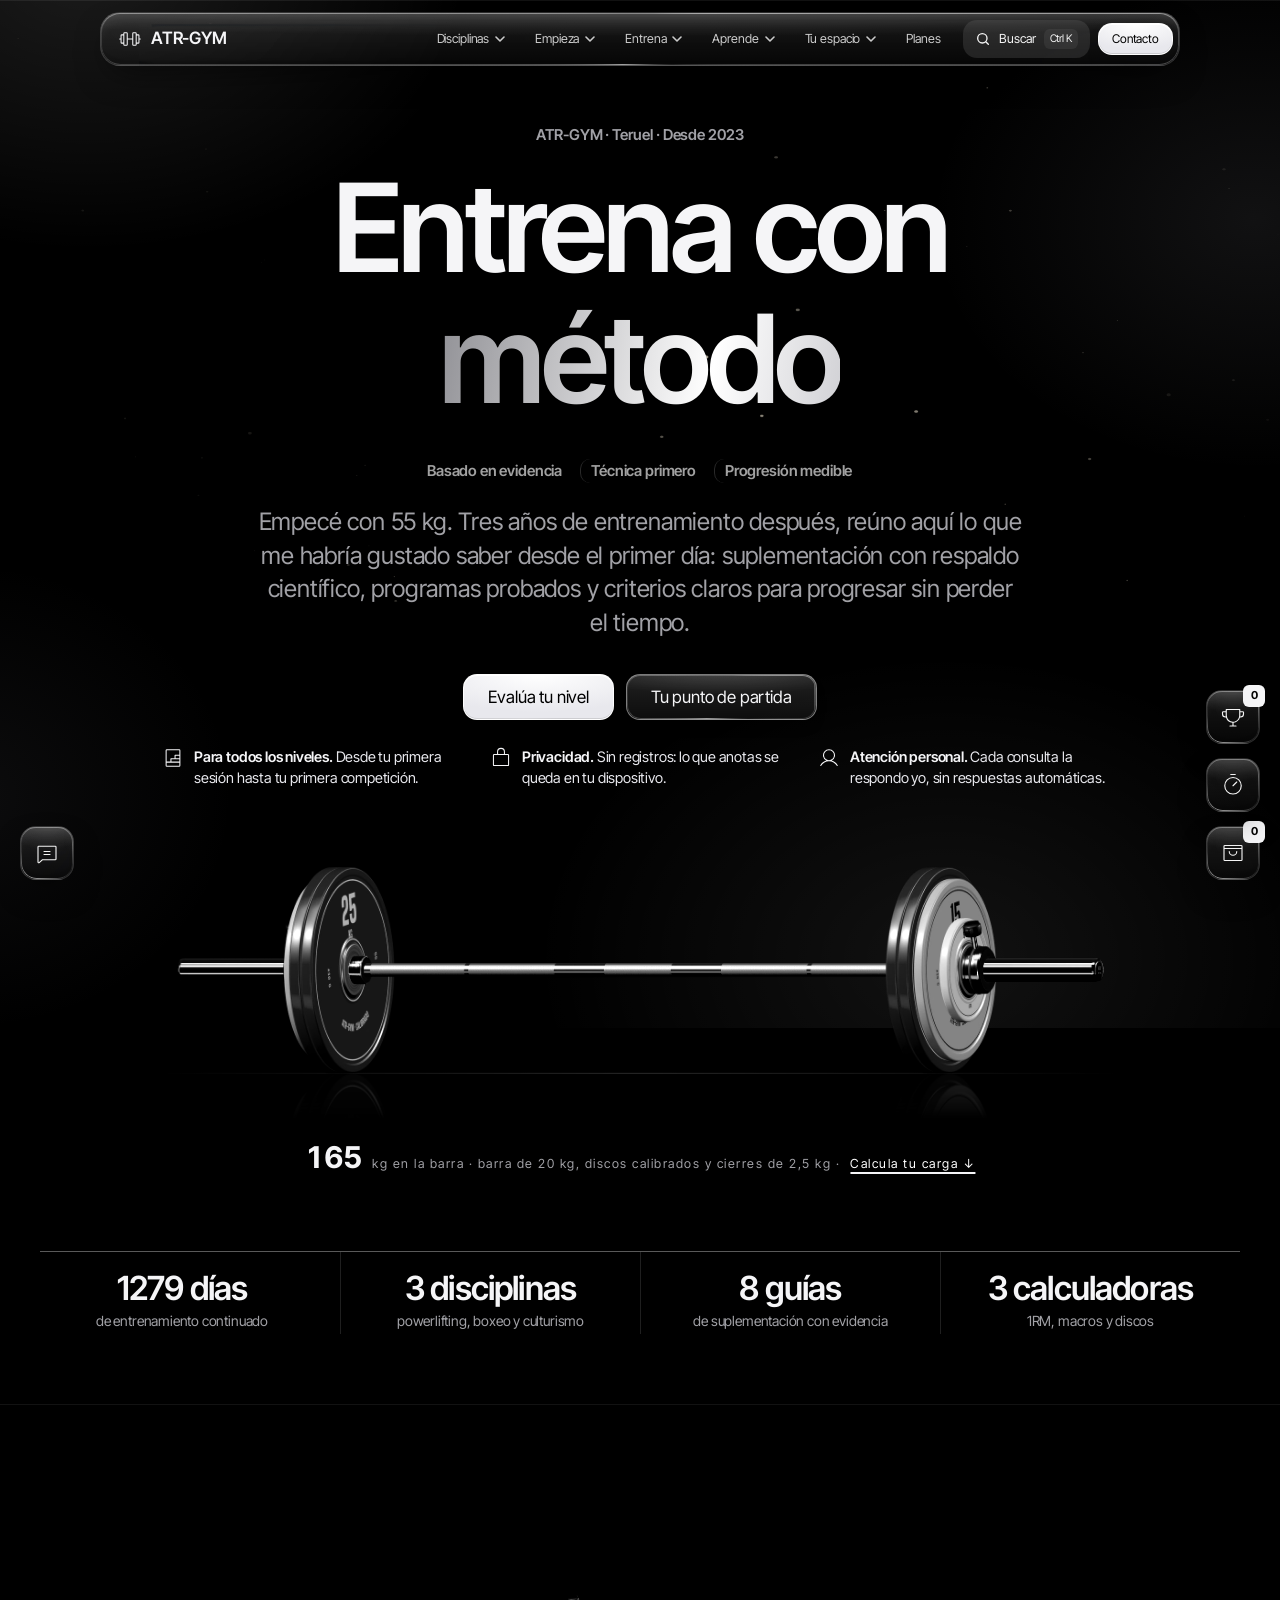
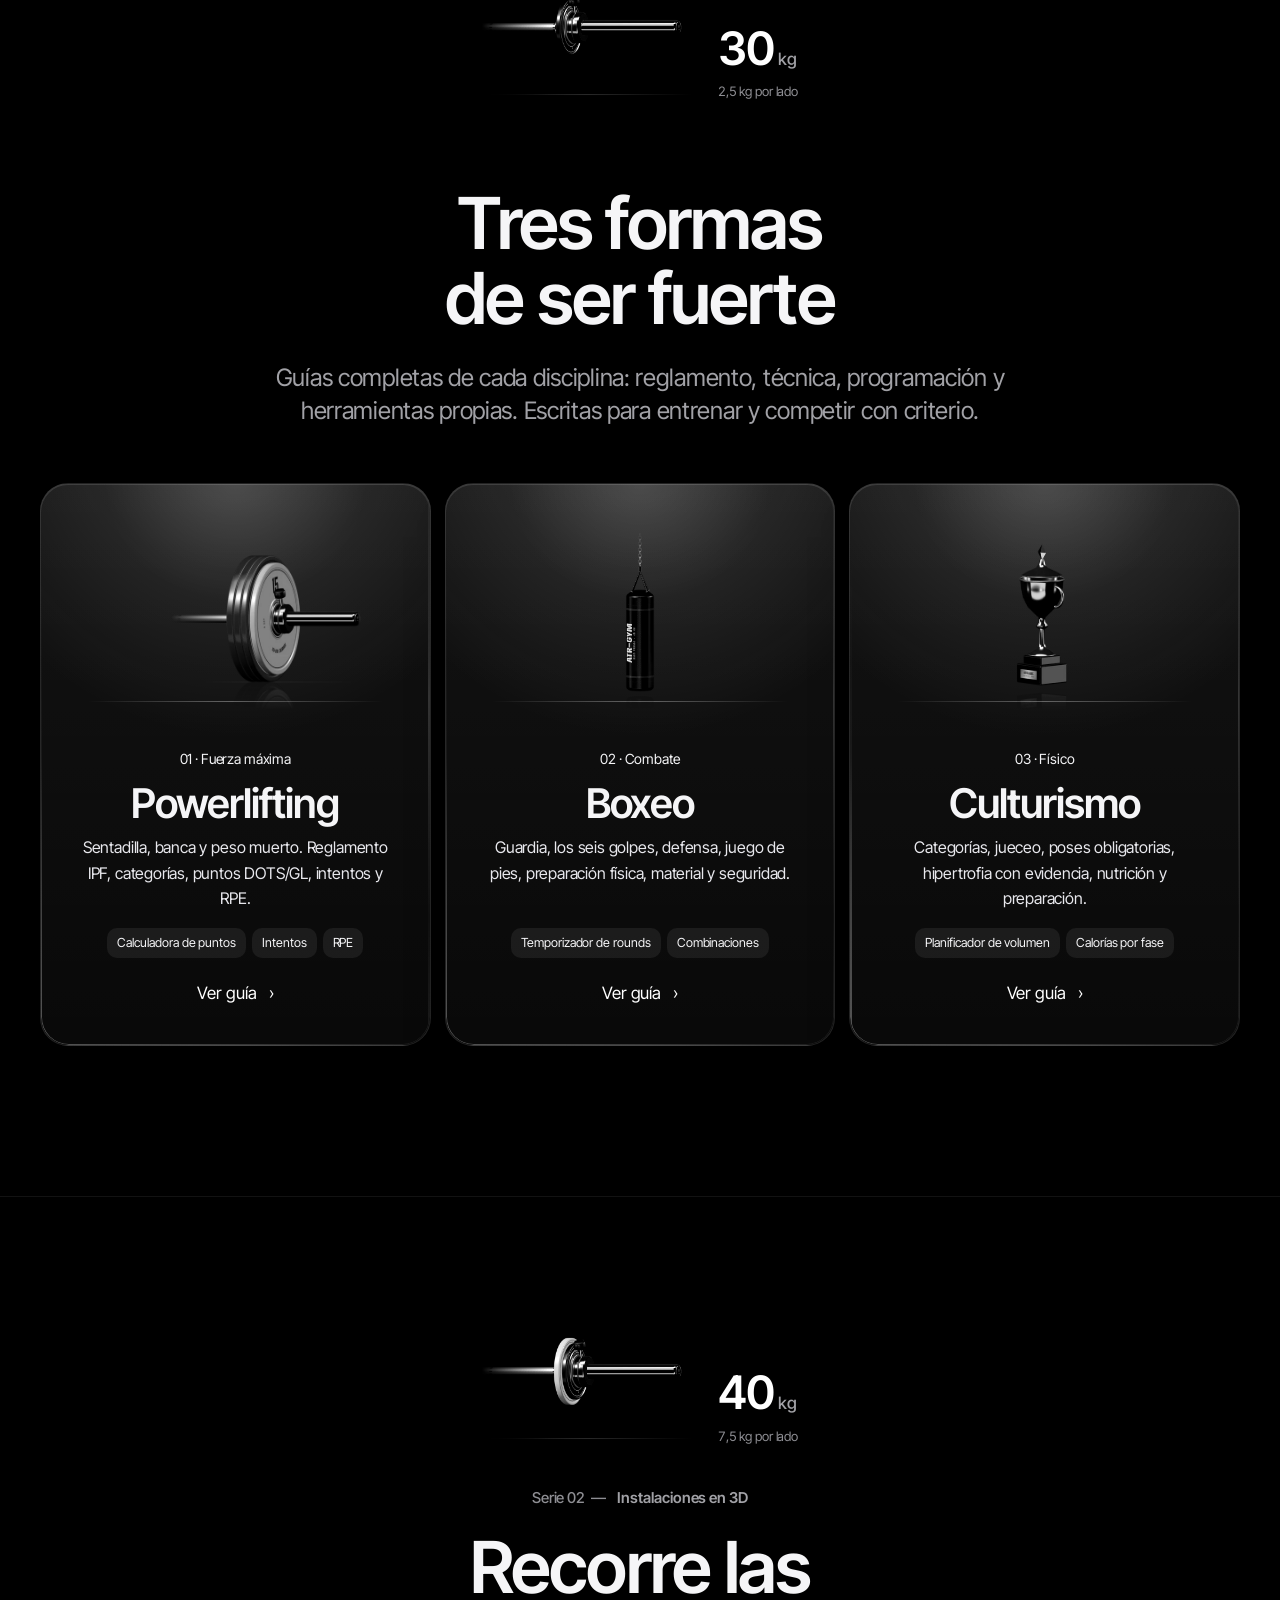
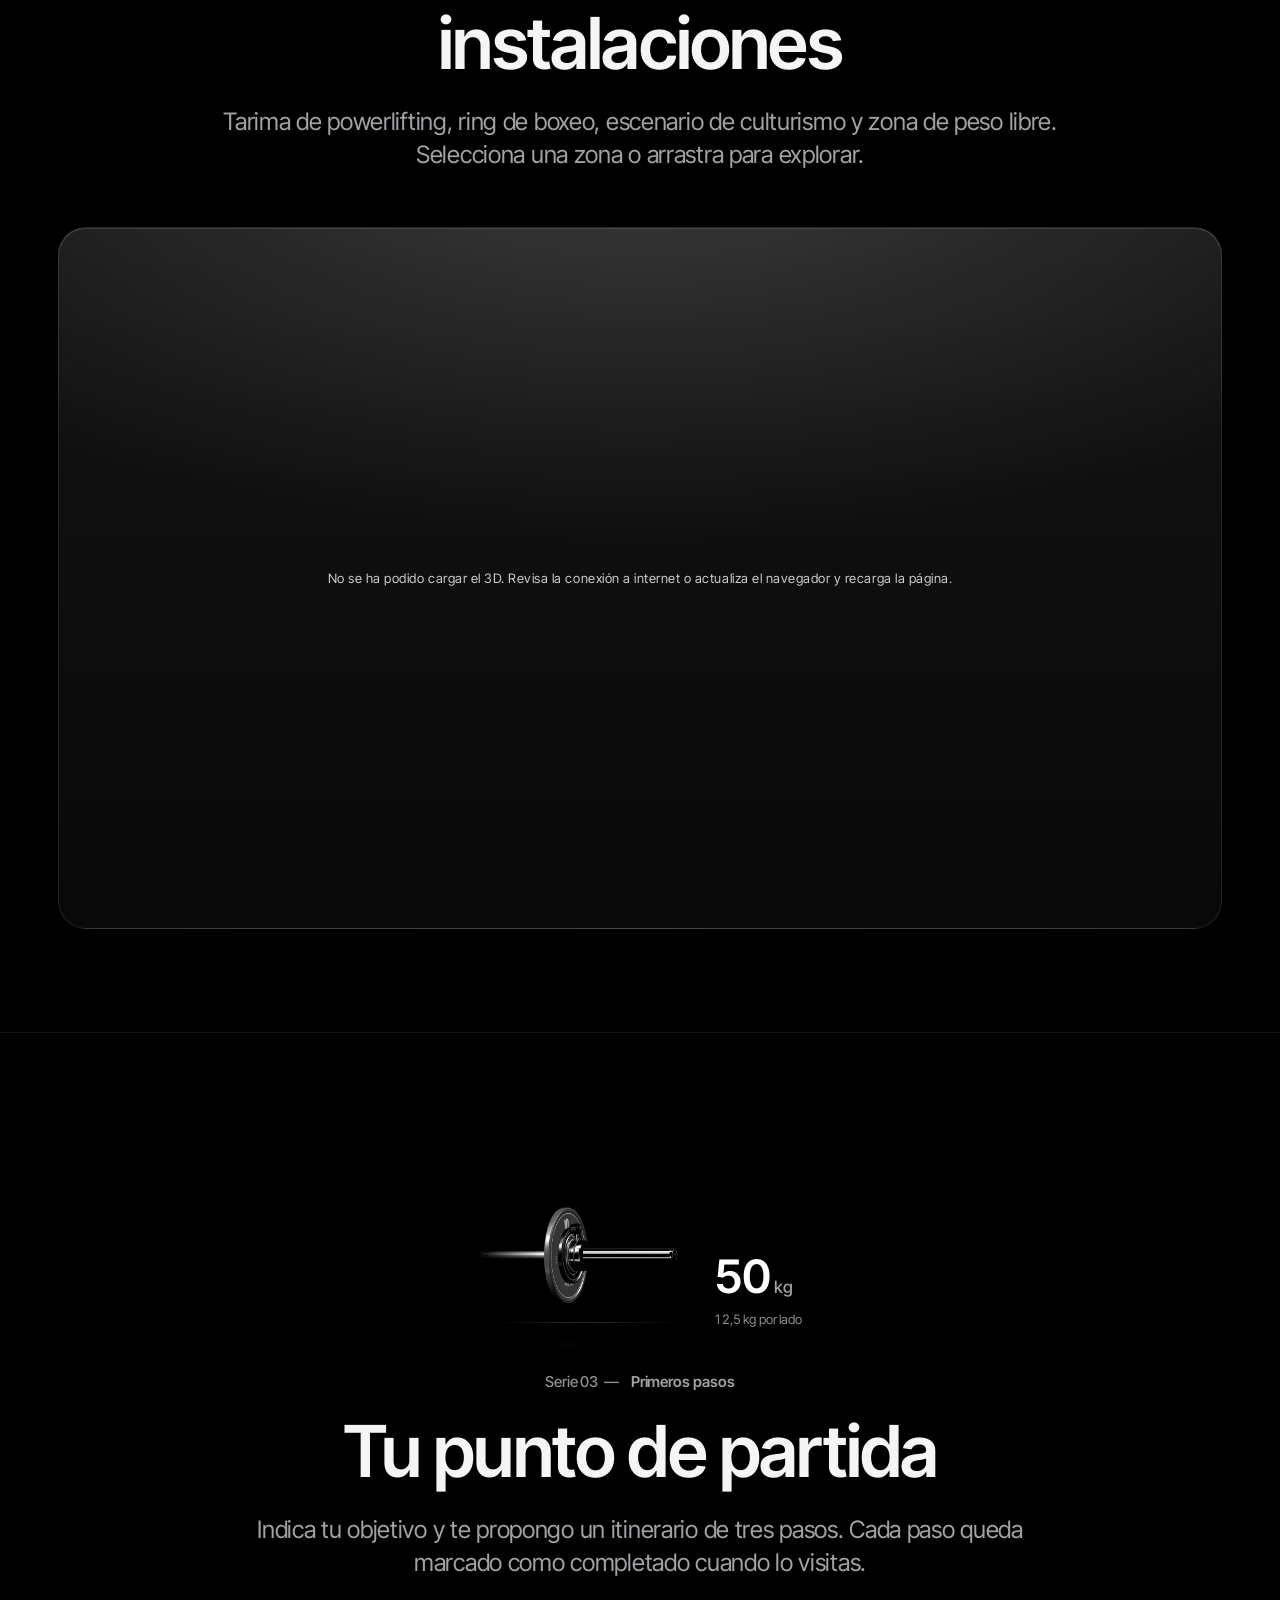
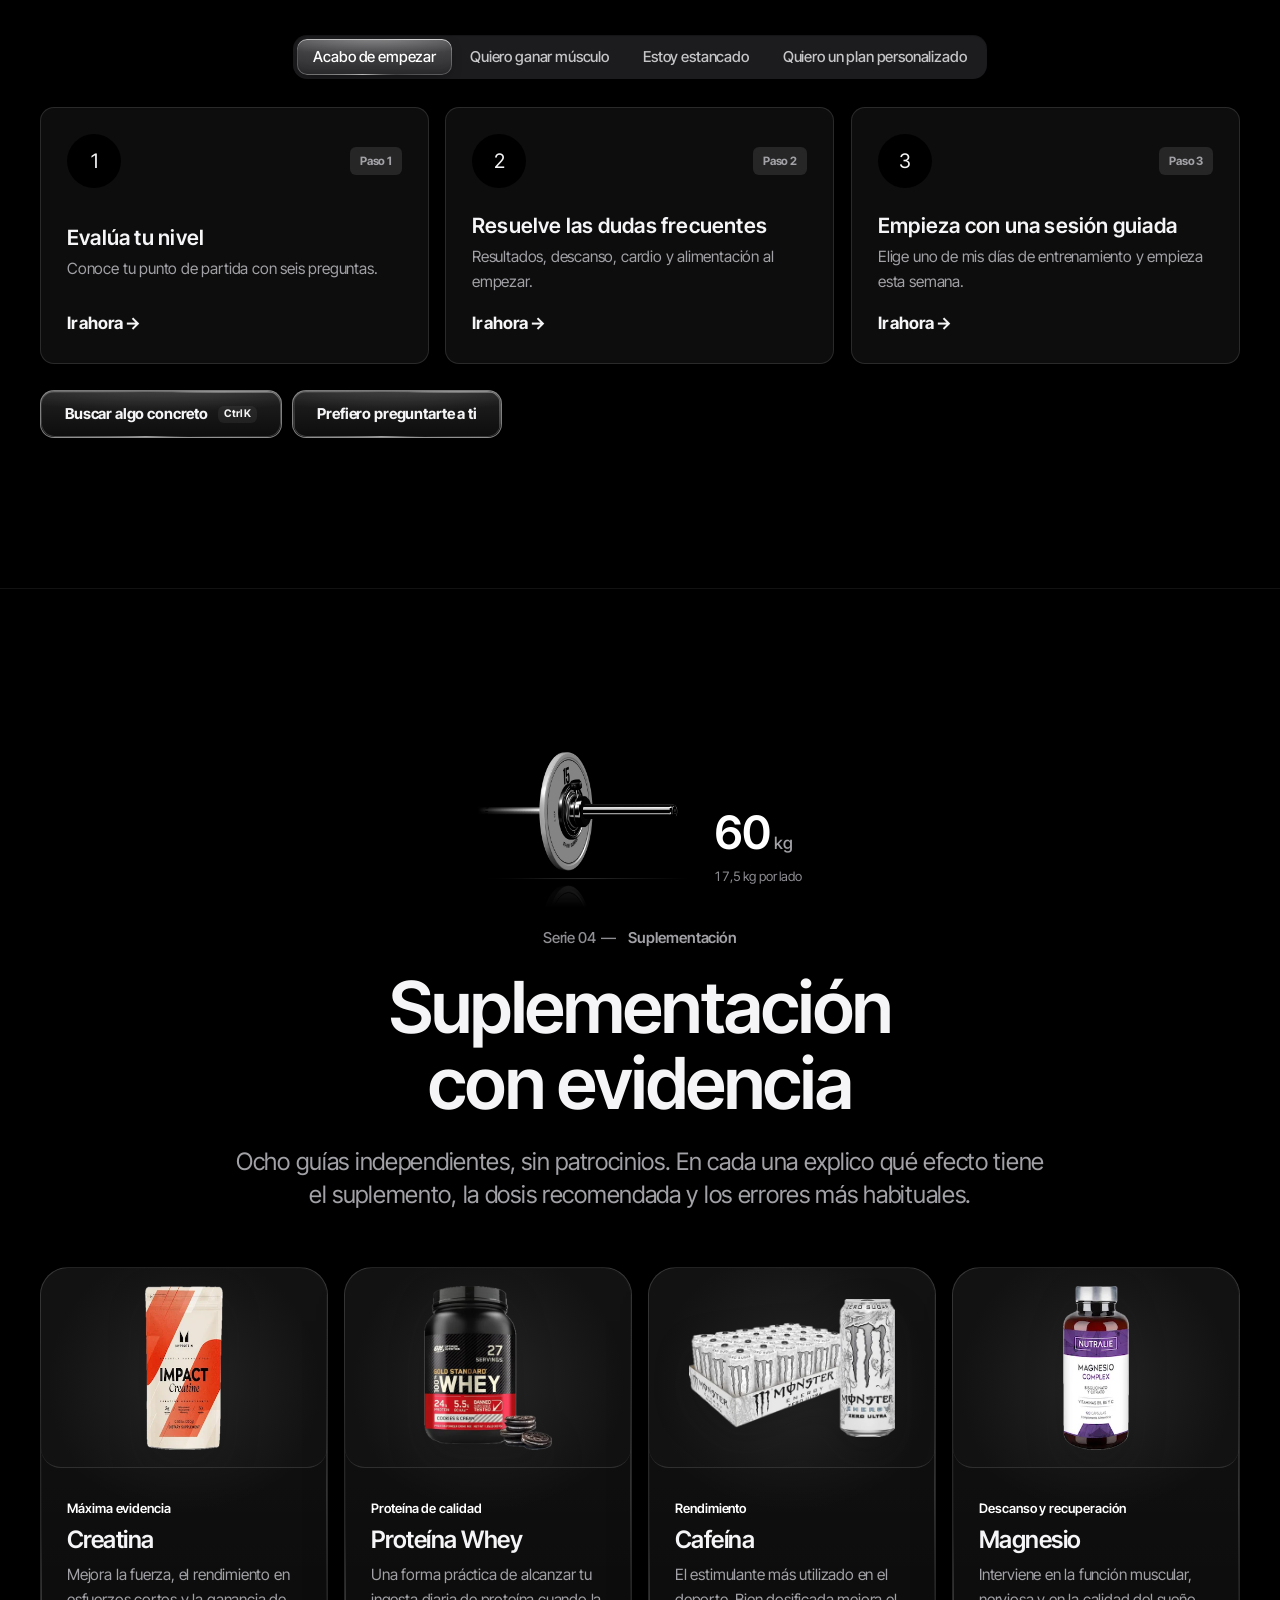
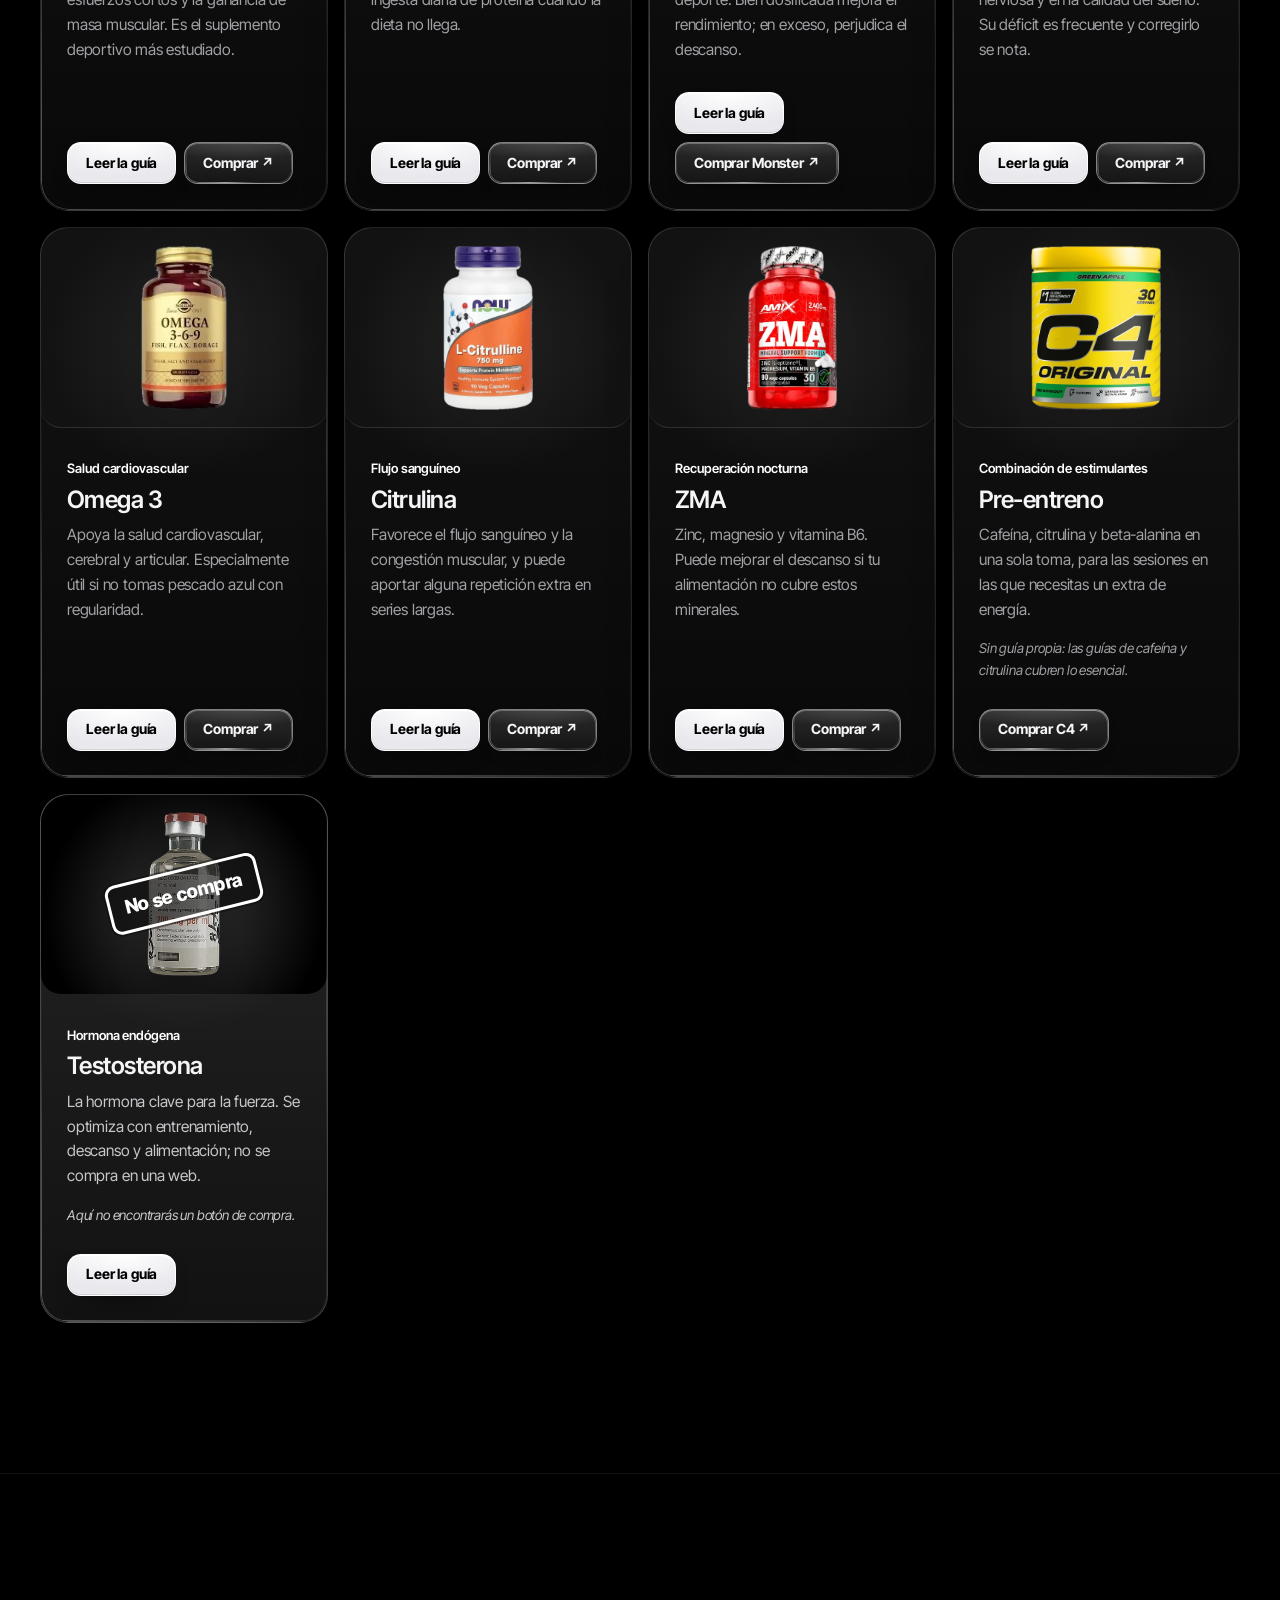
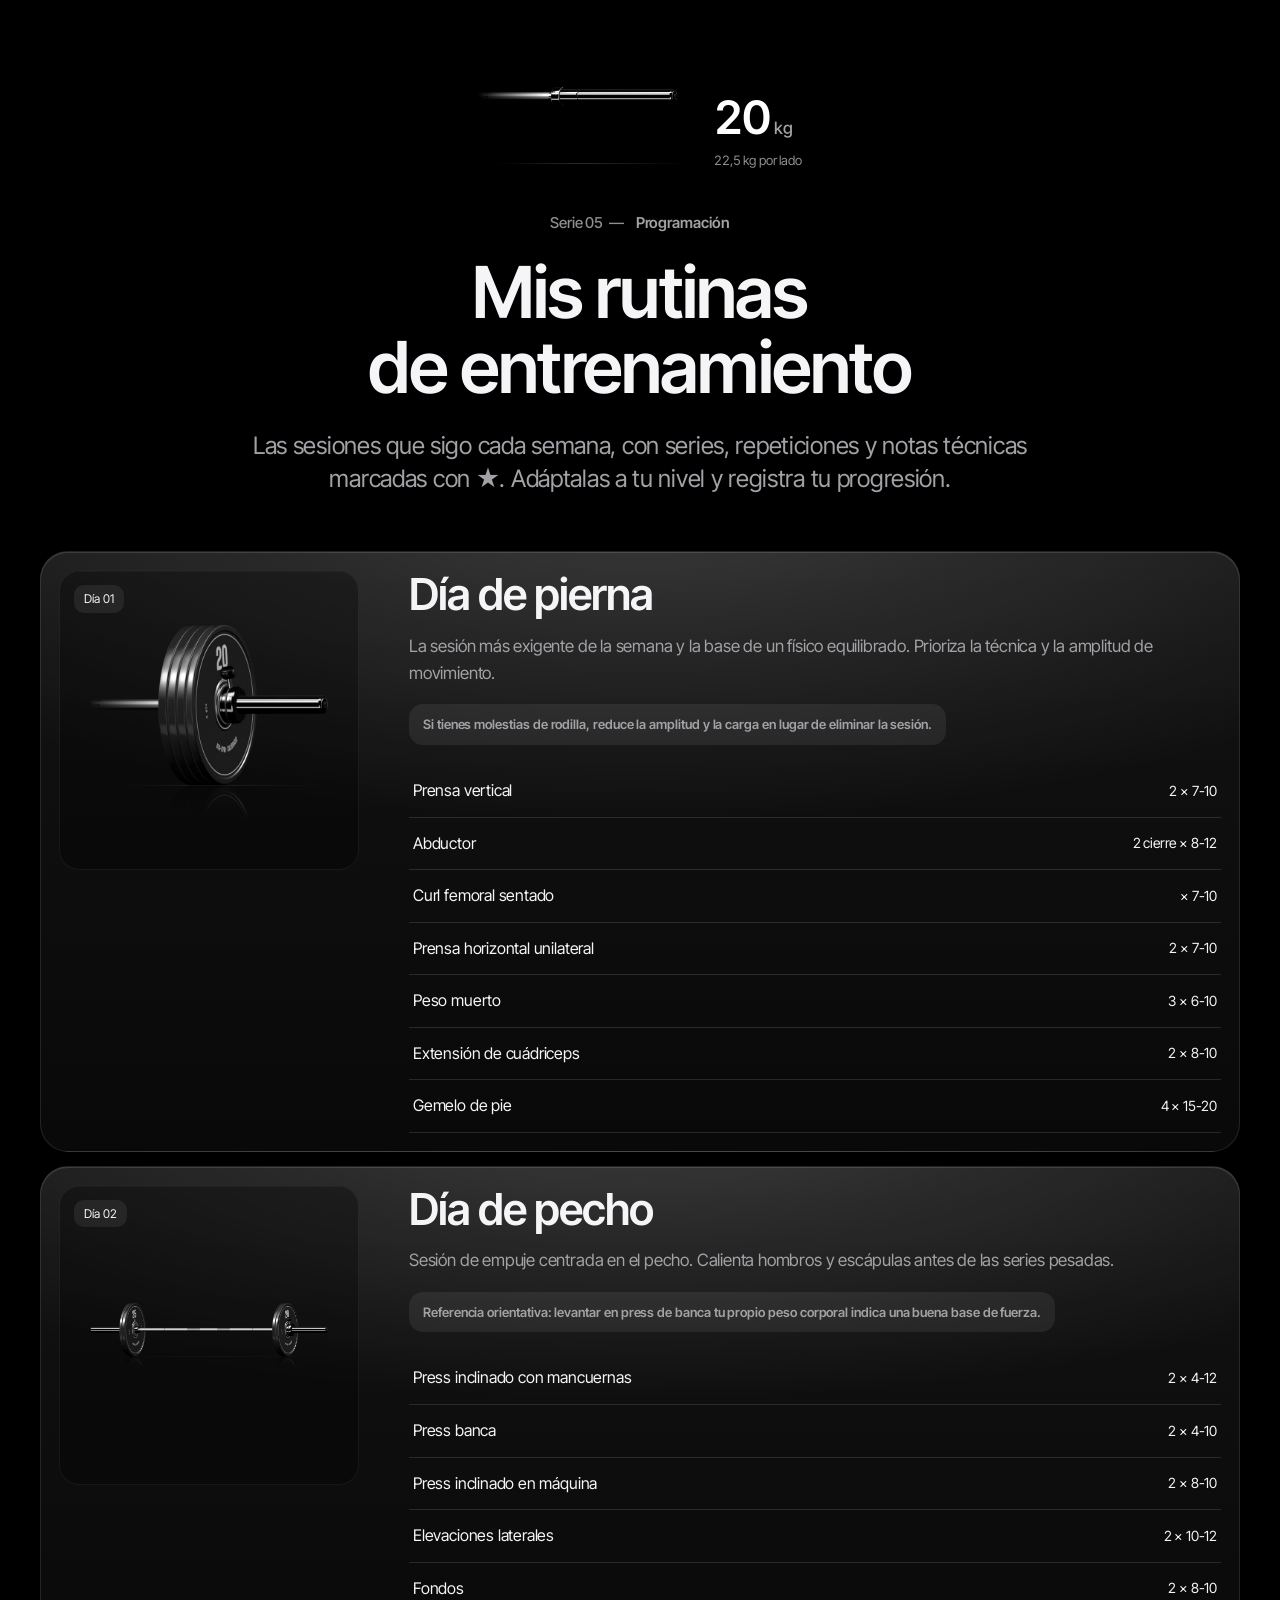
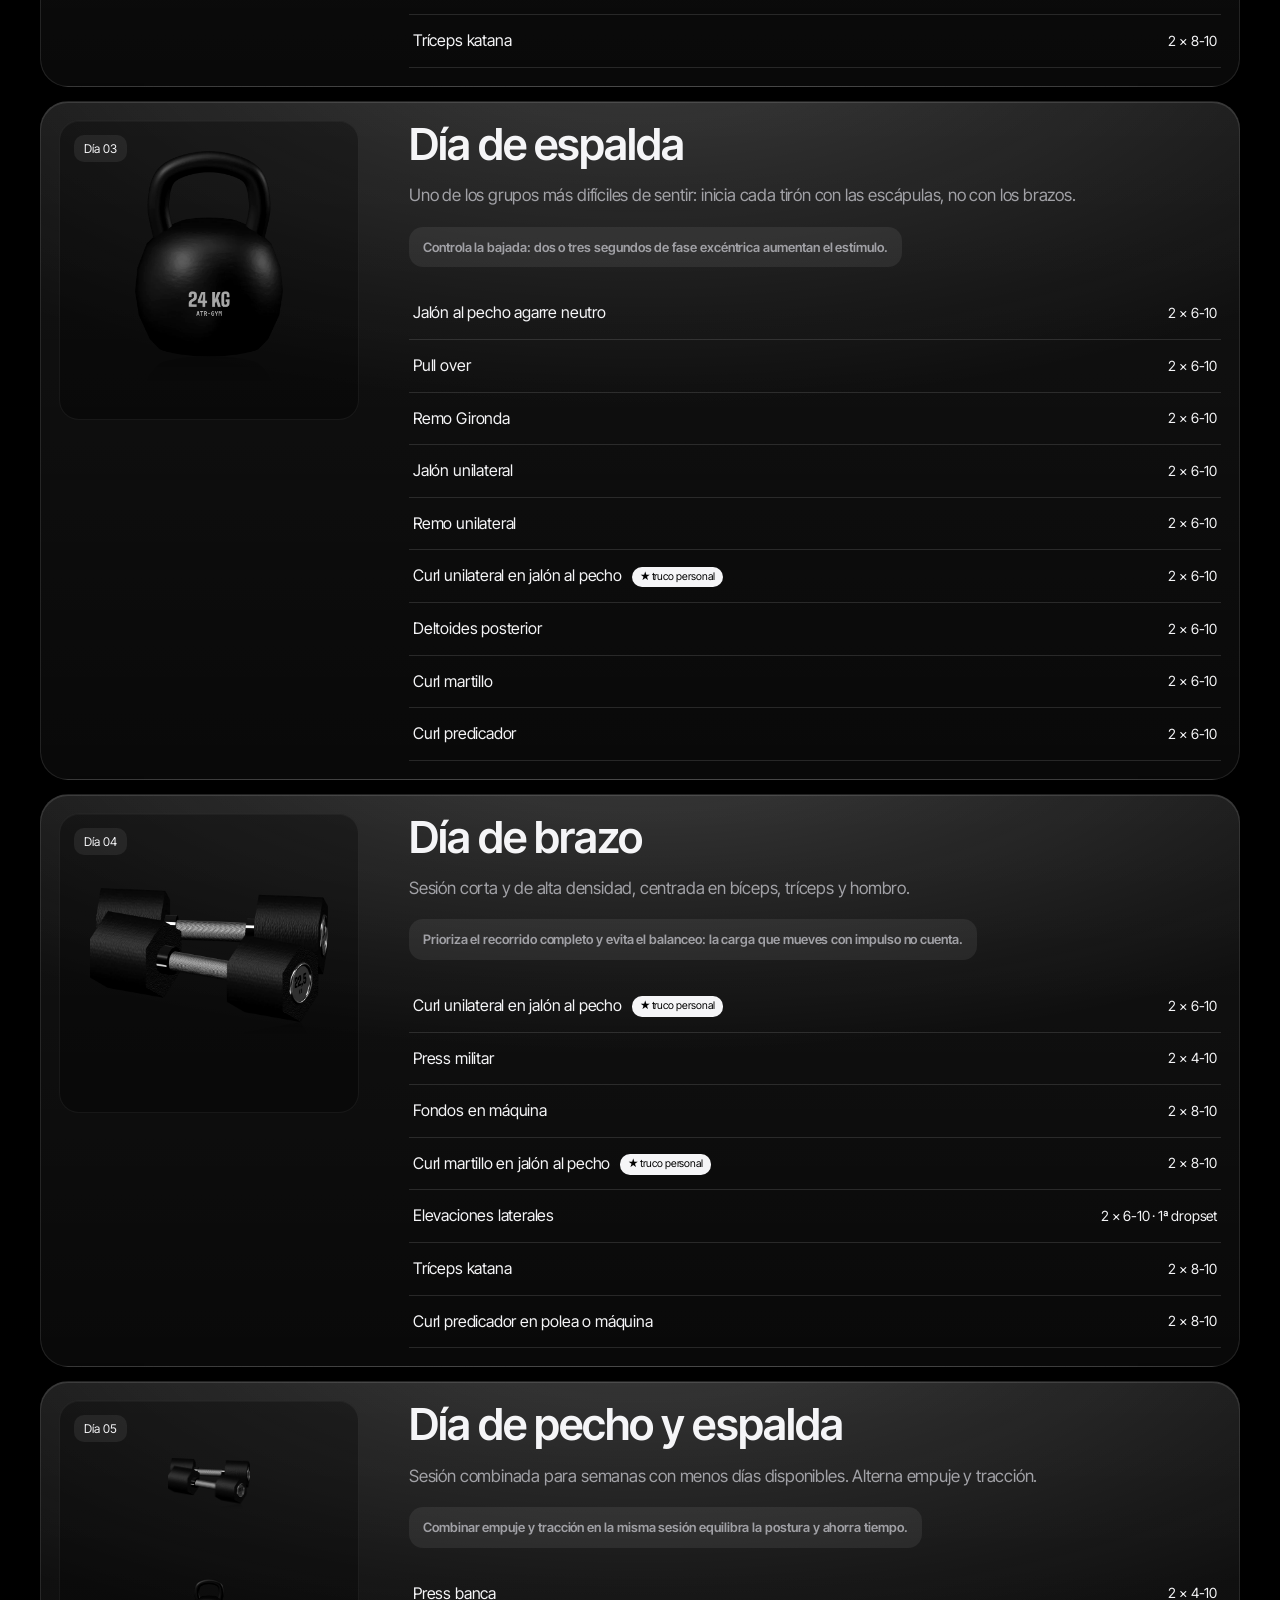
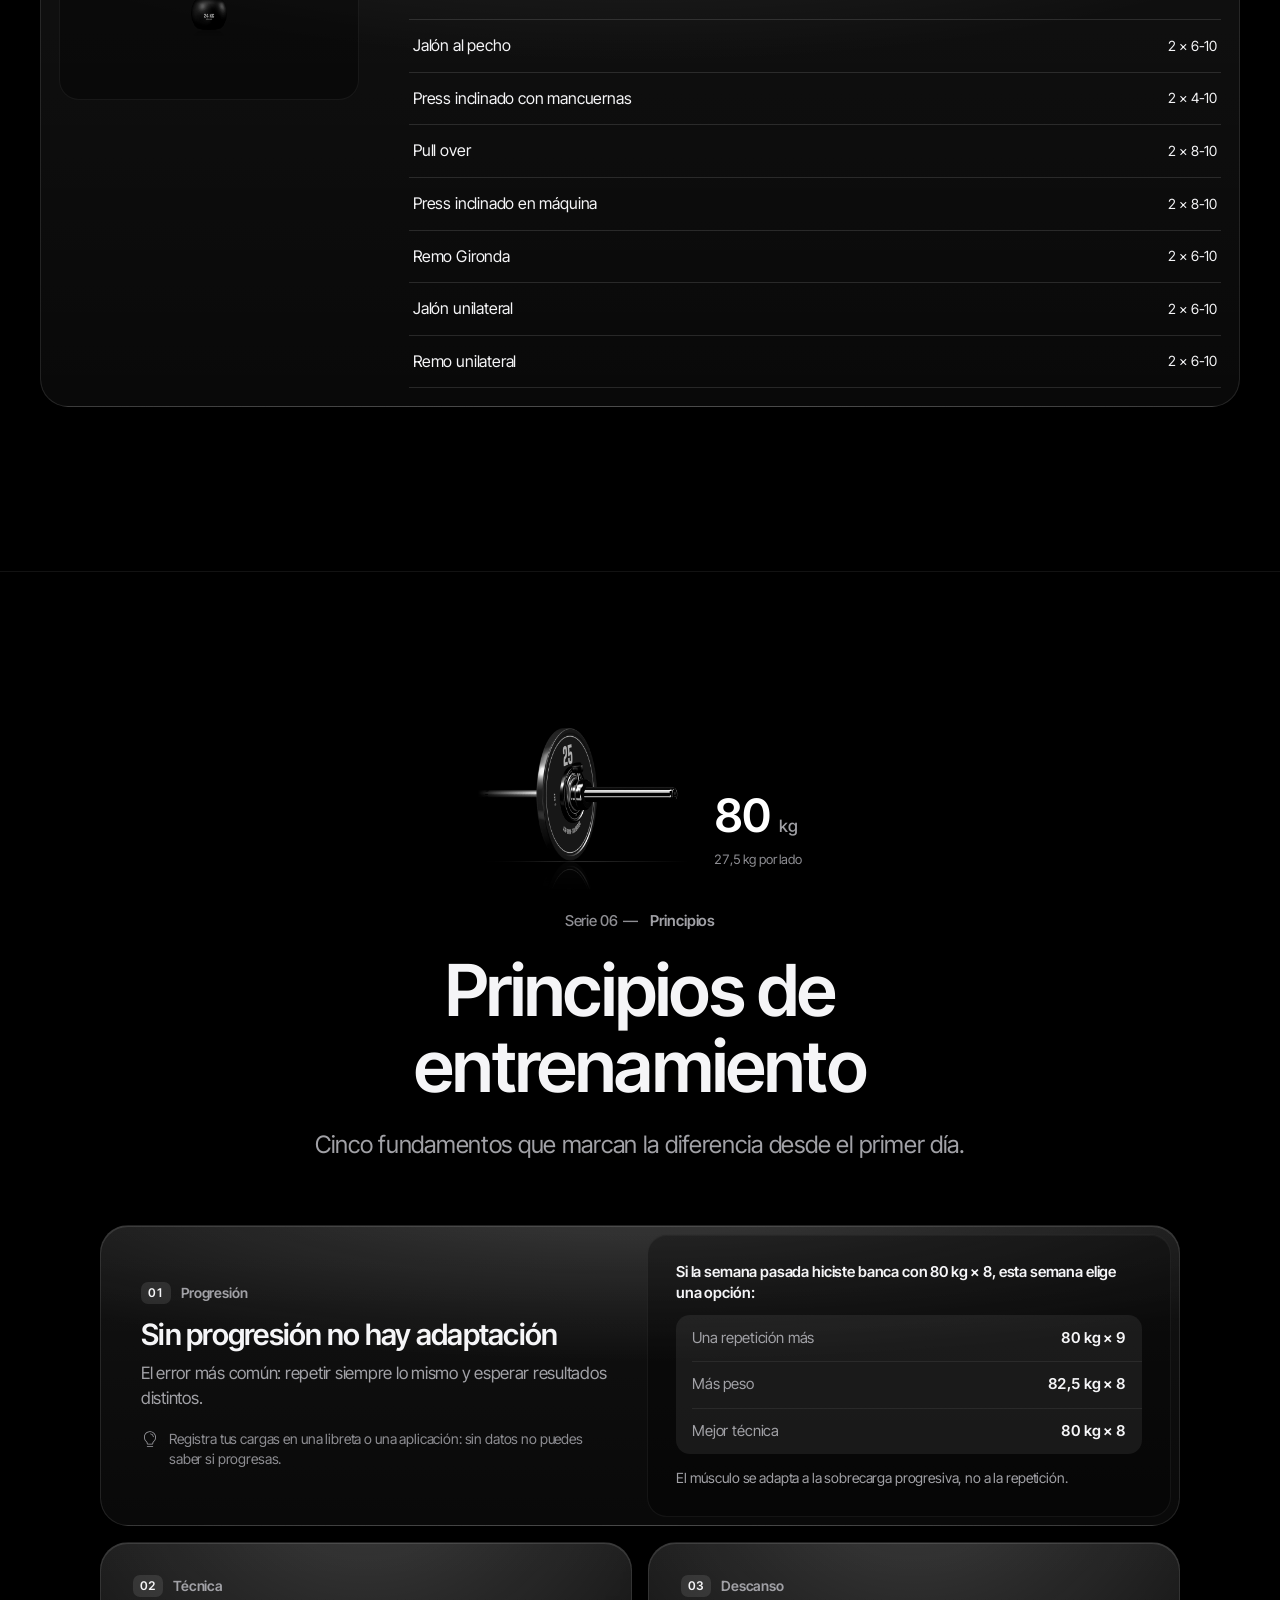
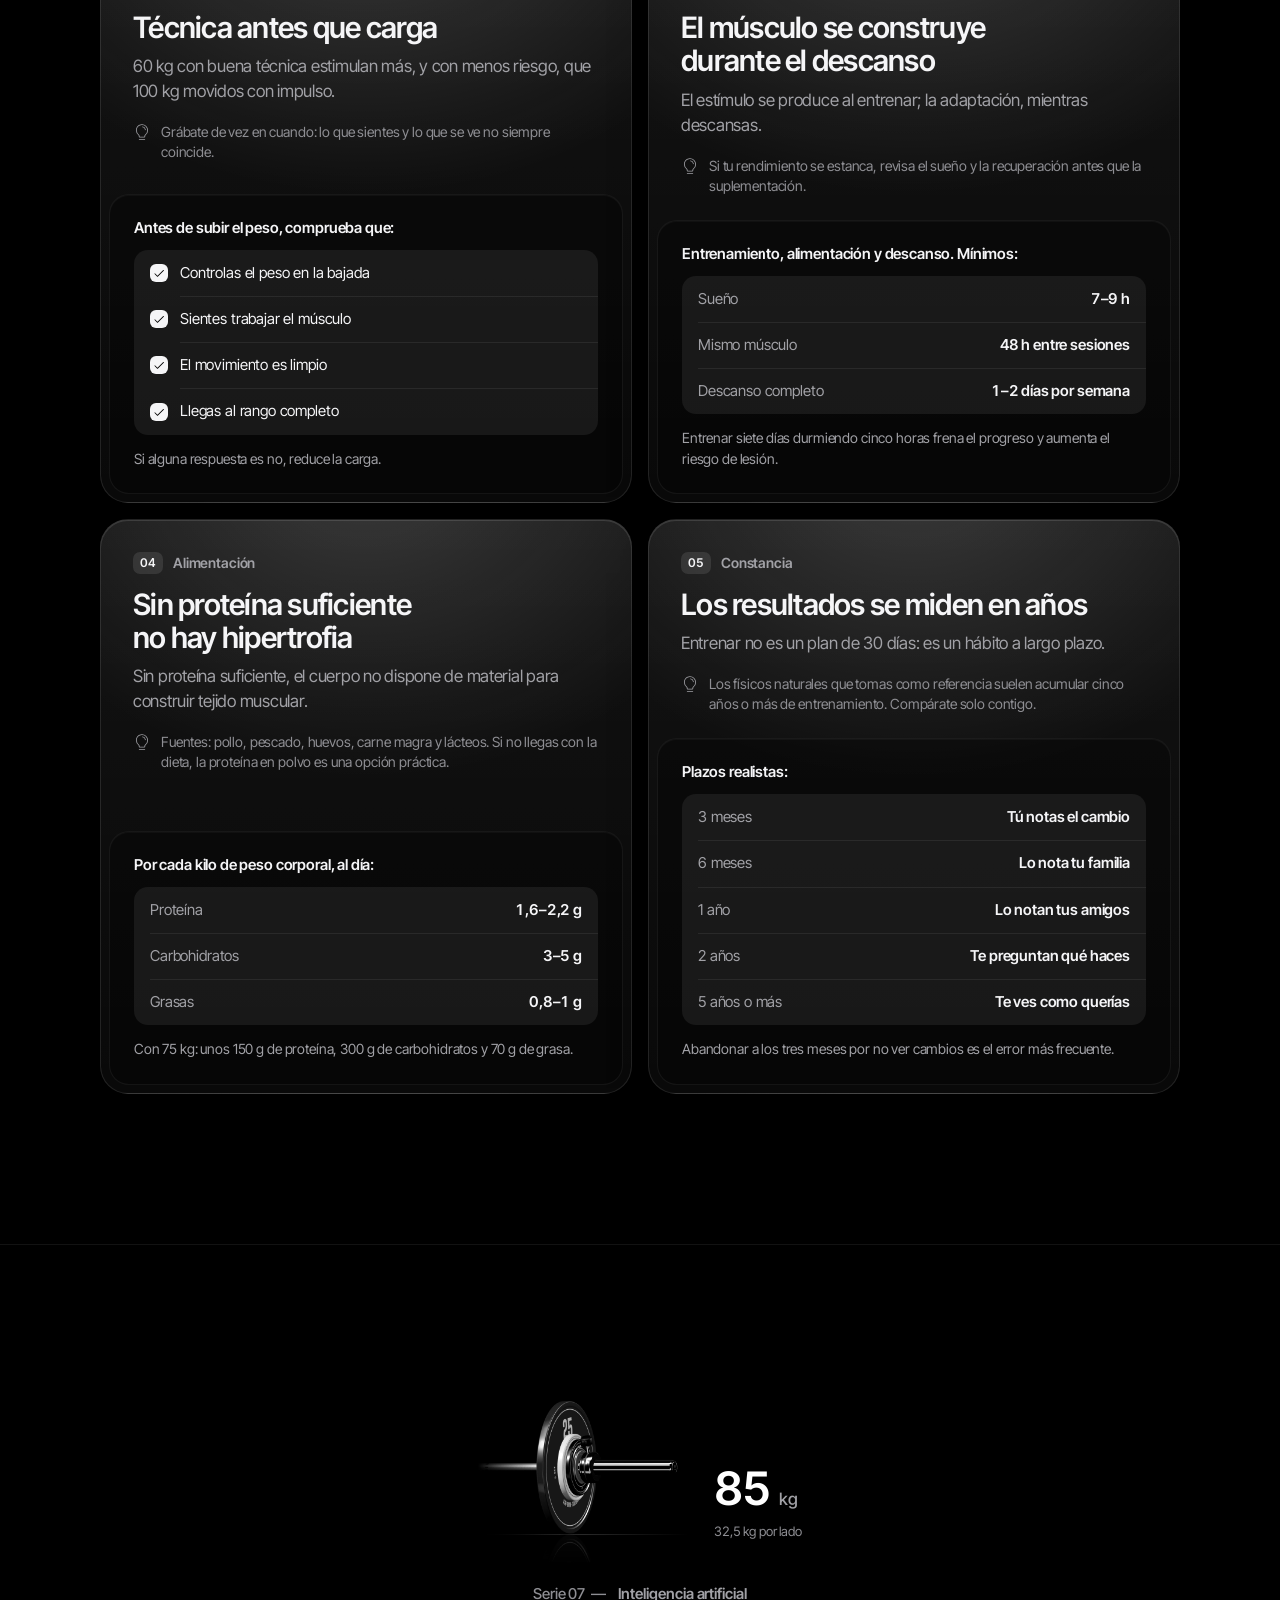
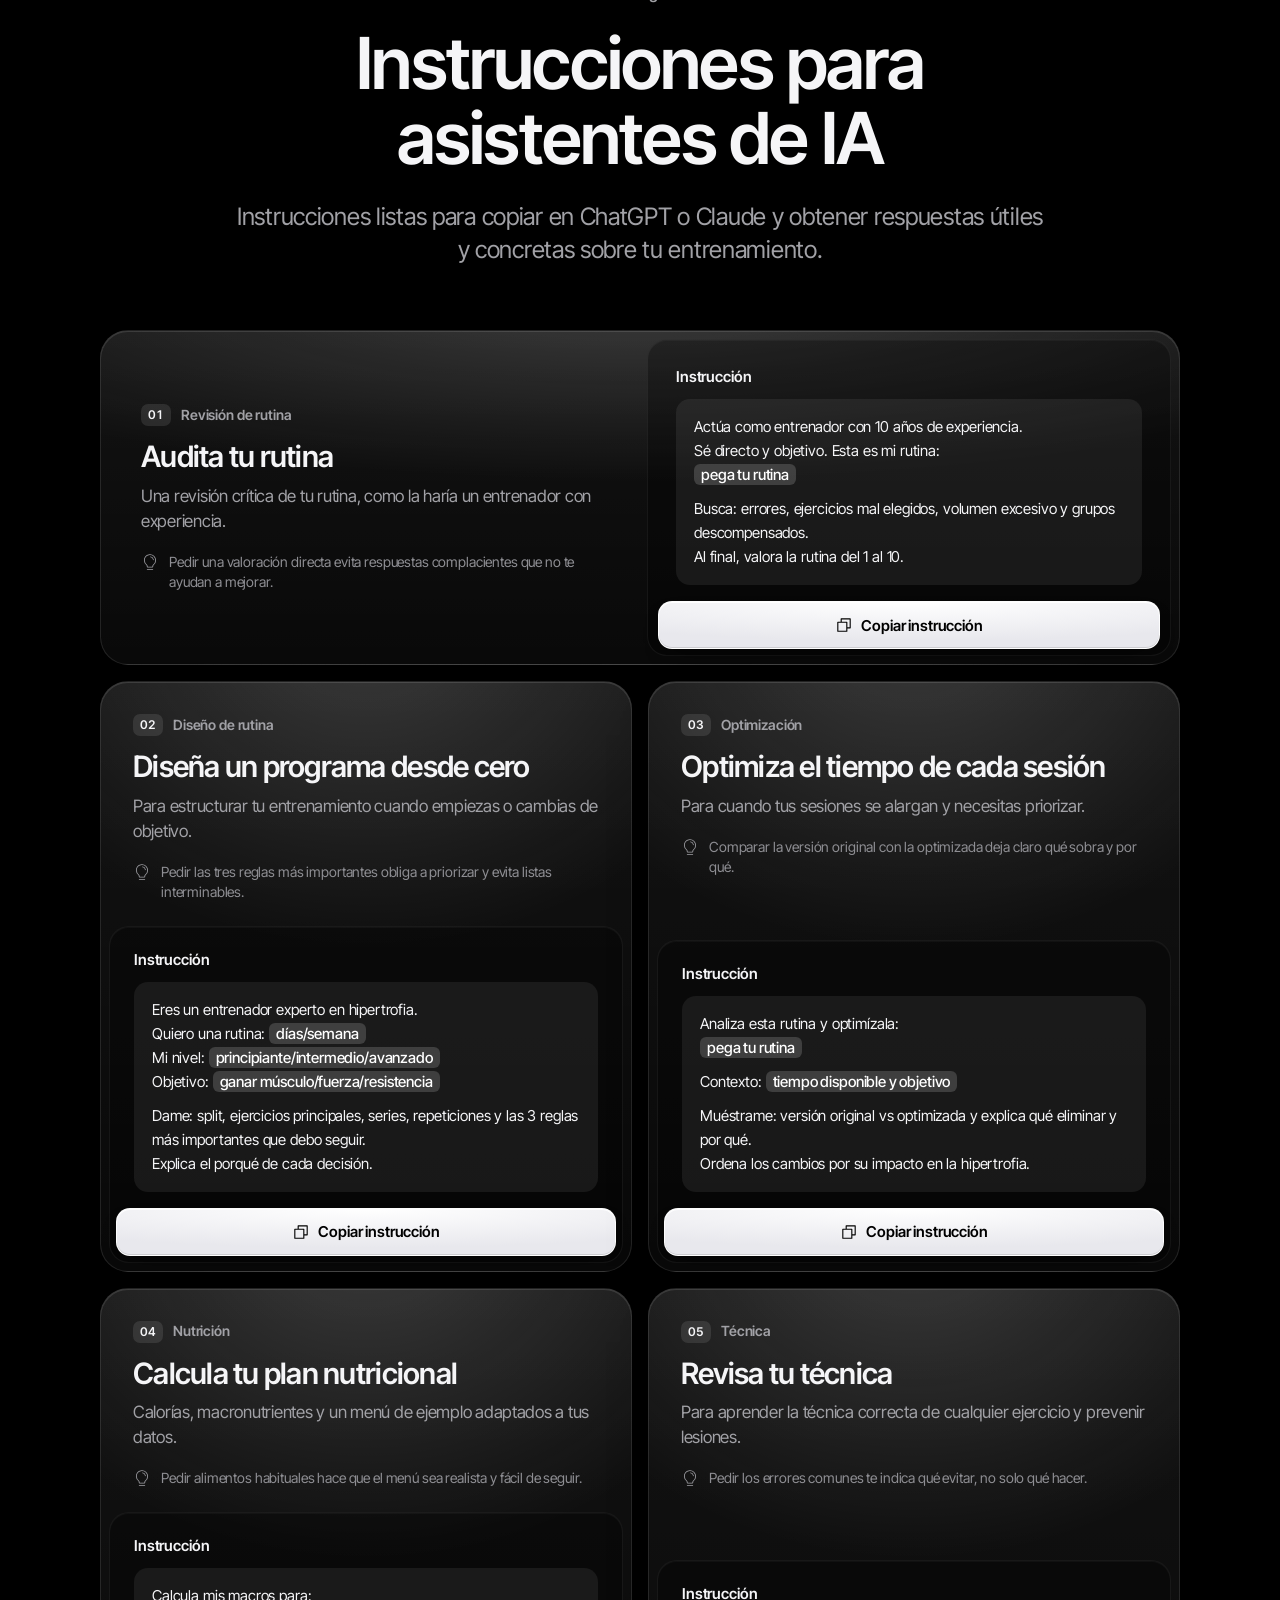
==== commit 8a24e02f: "Saltos largos directos, cortos animados Un salto largo animado obliga a pintar en pleno movimiento m" ====
--- a/index.html
+++ b/index.html
@@ -5086,7 +5086,8 @@
                 if (r.extra === 'faq') el.classList.add('activo');
                 else if (r.extra && r.extra.click) r.extra.click();
                 el.classList.add('in', 'visible');
-                el.scrollIntoView({ behavior: 'smooth', block: el.offsetHeight > innerHeight * .75 ? 'start' : 'center' });
+                const bloque = el.offsetHeight > innerHeight * .75 ? 'start' : 'center';
+                if (window.ATRSaltar) ATRSaltar(el, bloque); else el.scrollIntoView({ behavior: 'smooth', block: bloque });
                 el.classList.remove('srch-flash'); void el.offsetWidth; el.classList.add('srch-flash');
                 setTimeout(() => el.classList.remove('srch-flash'), 2100);
             }
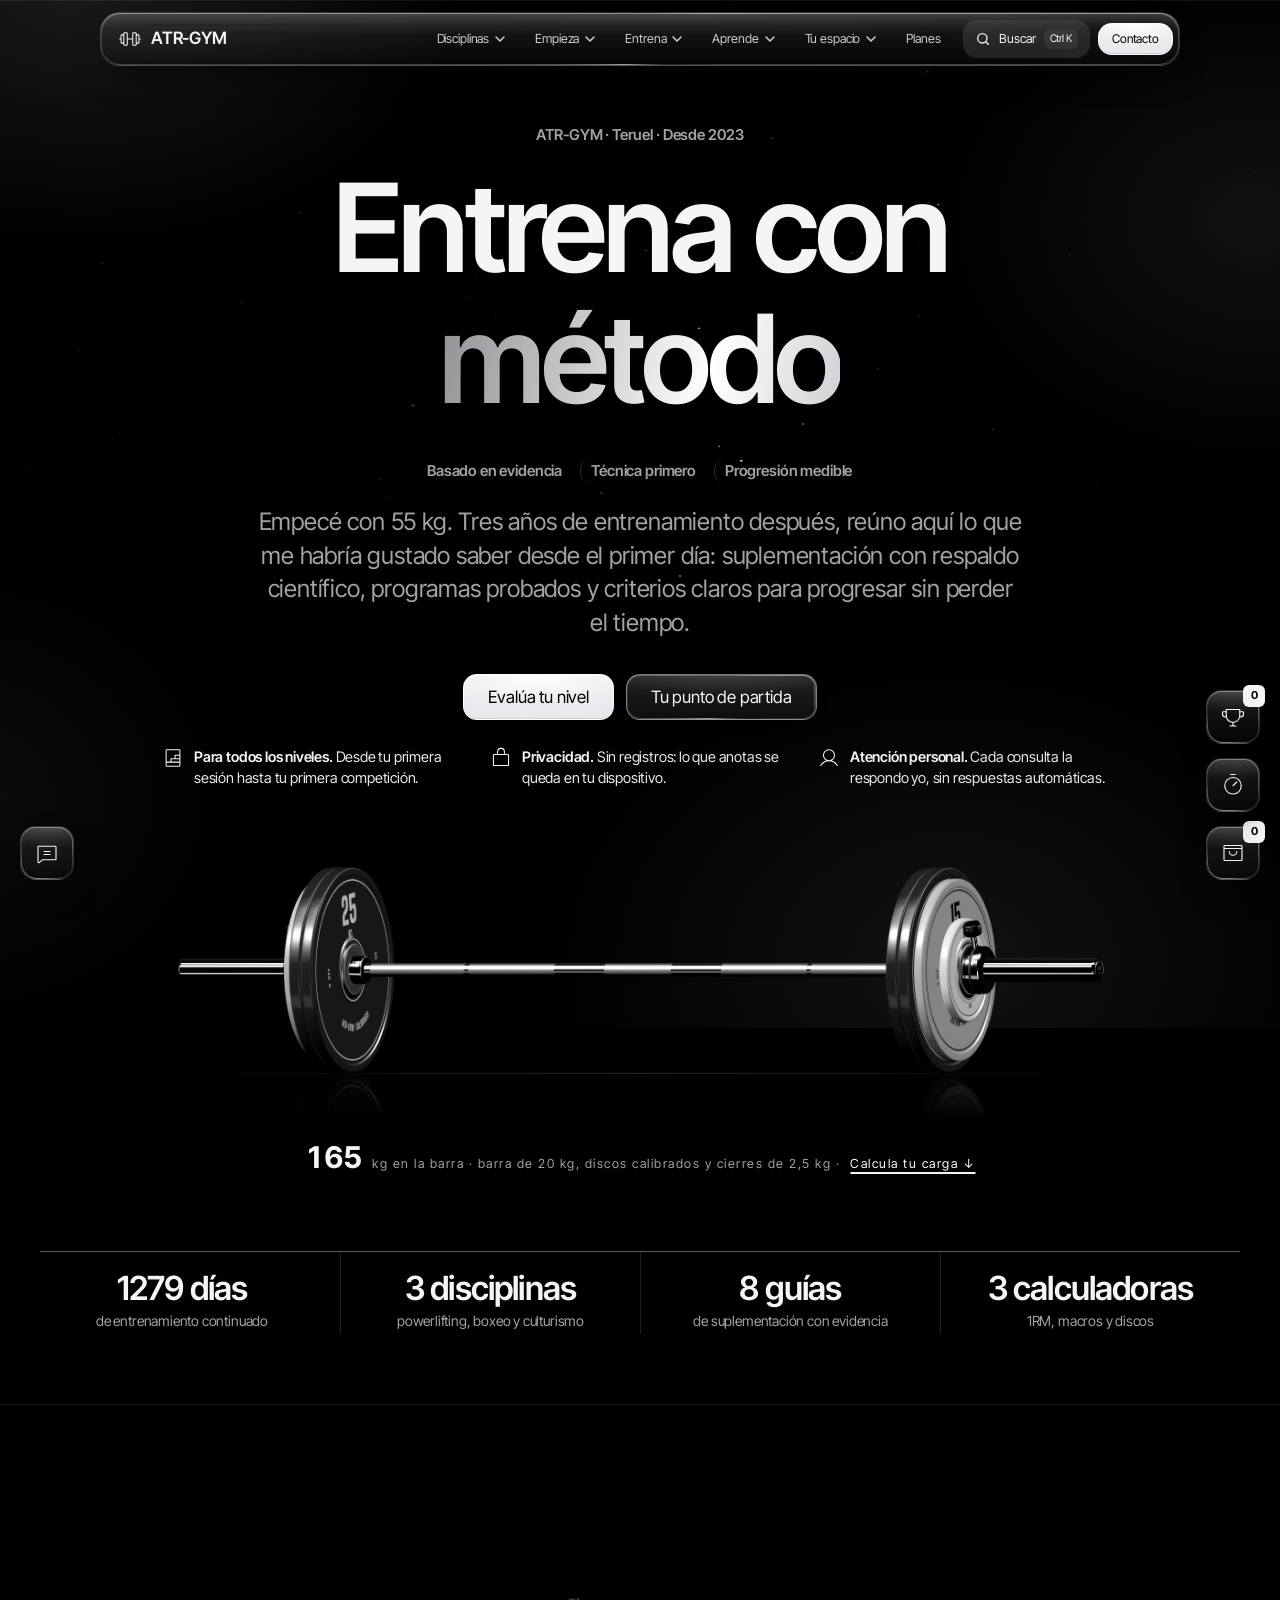
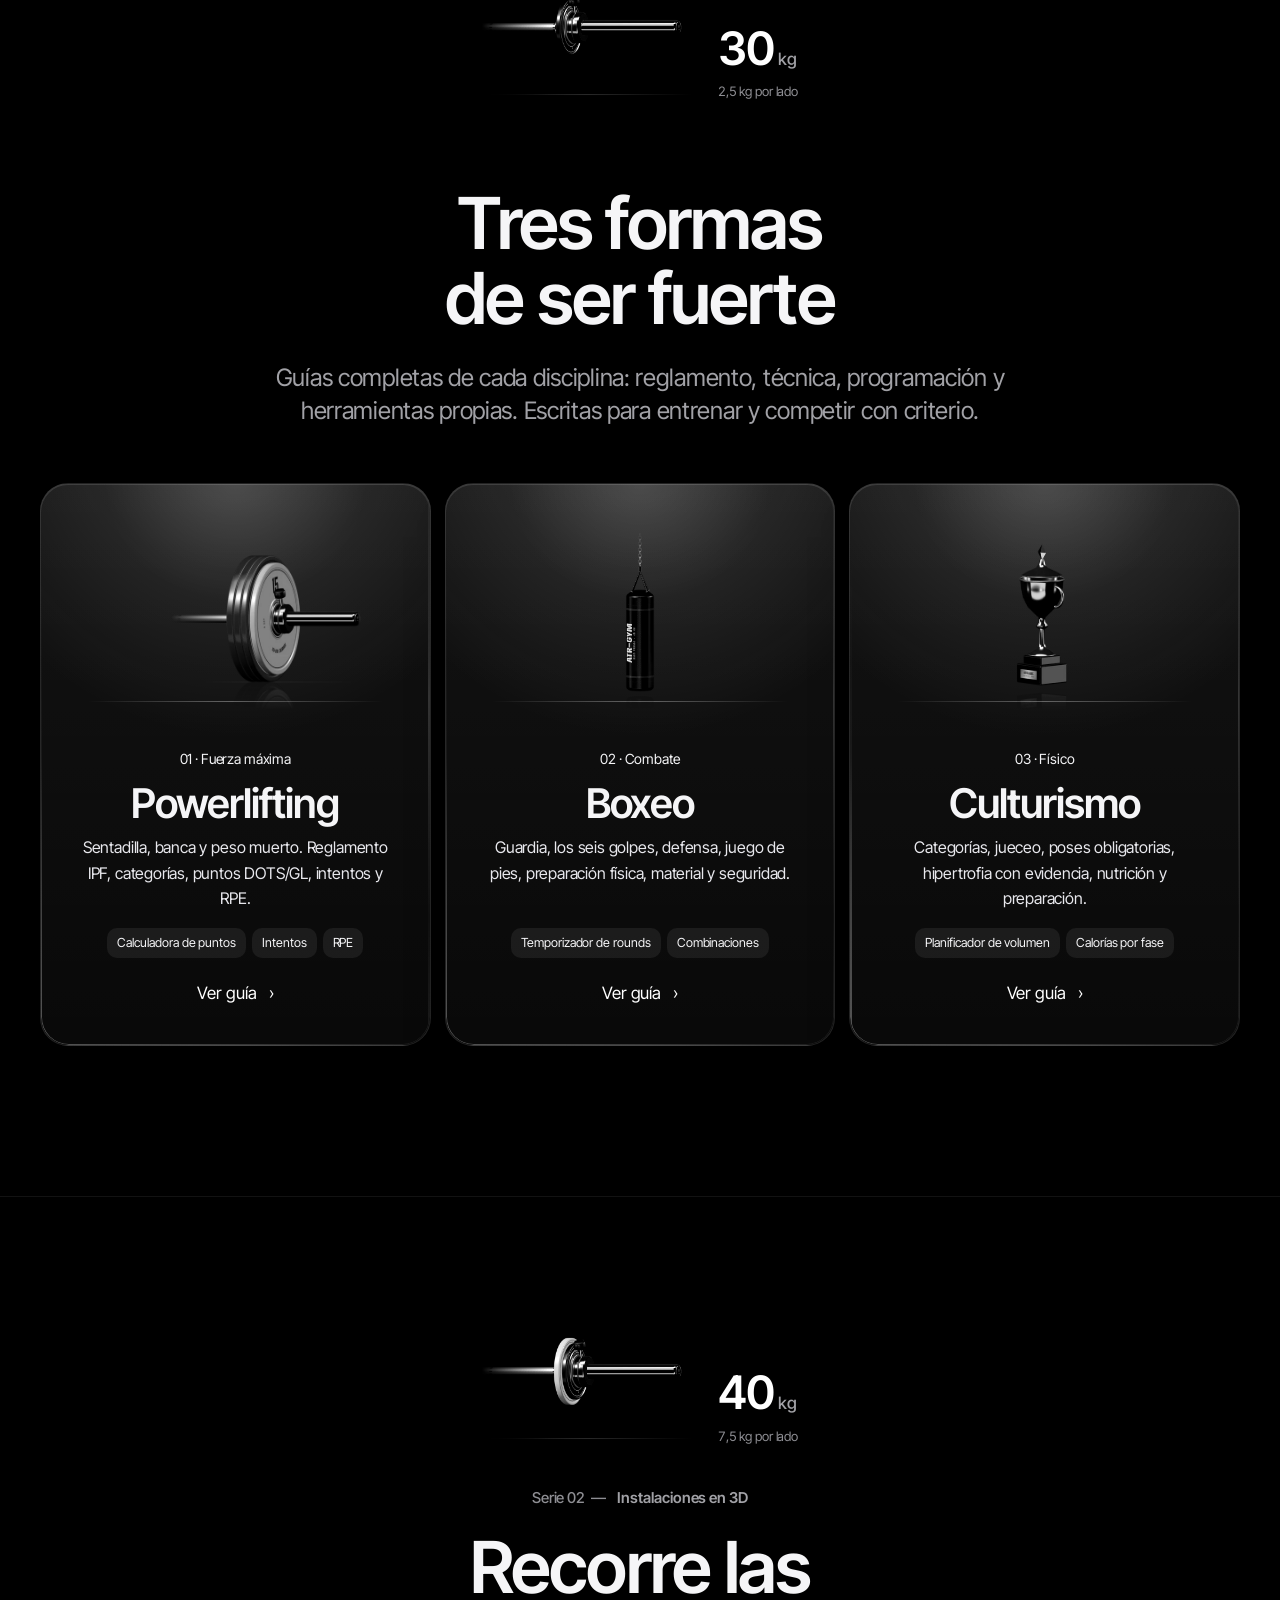
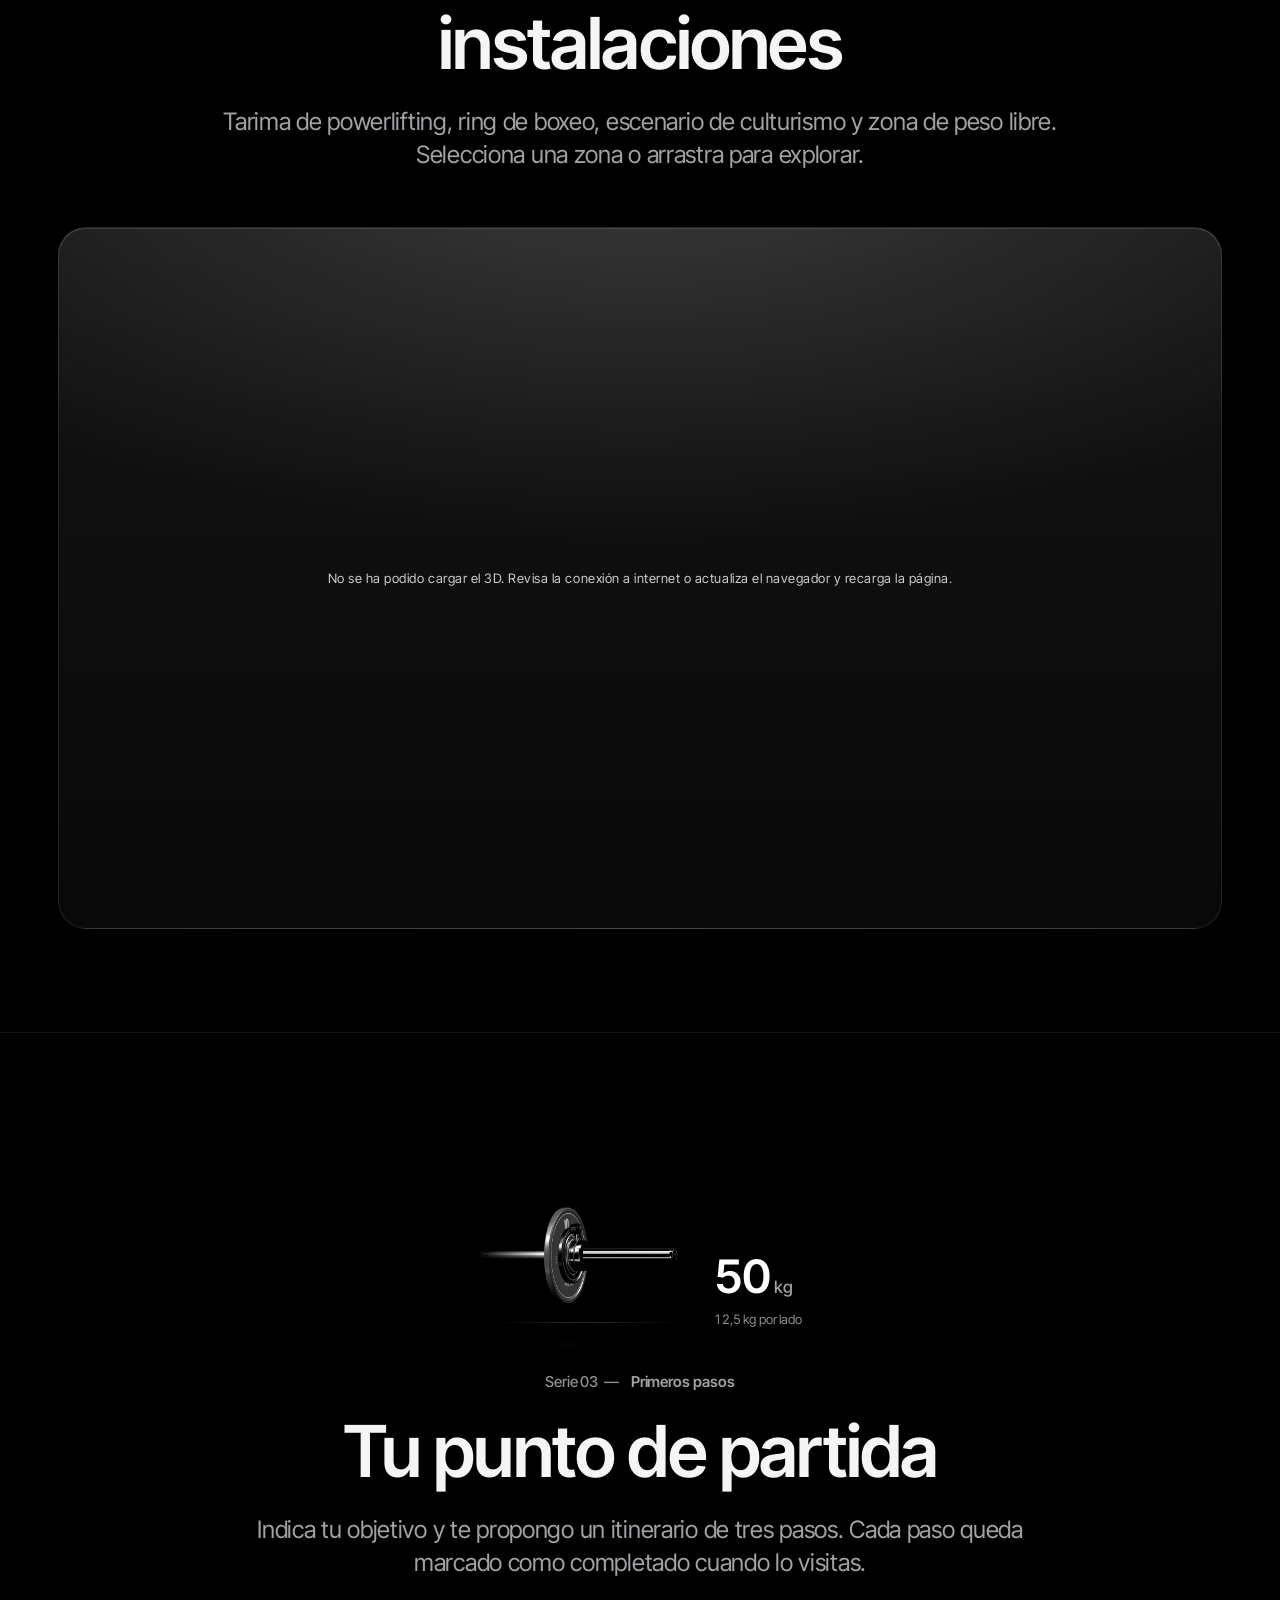
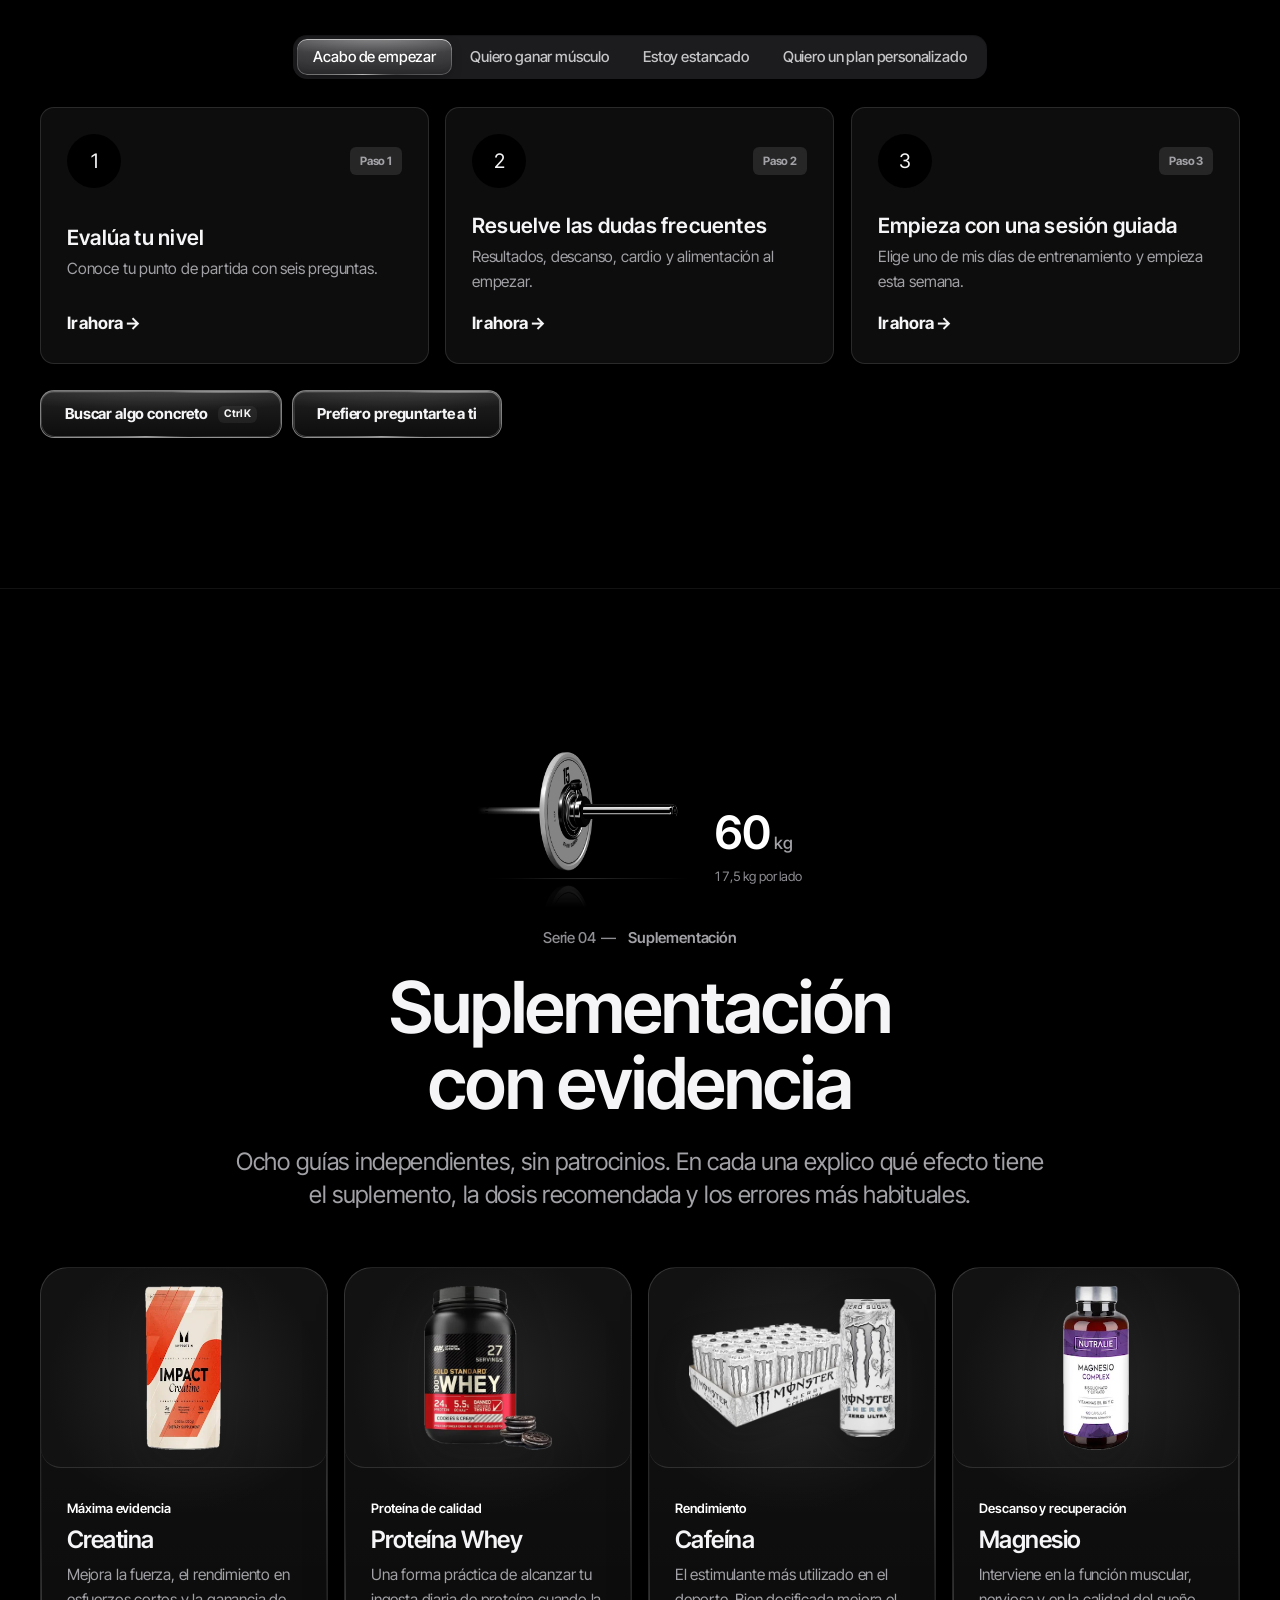
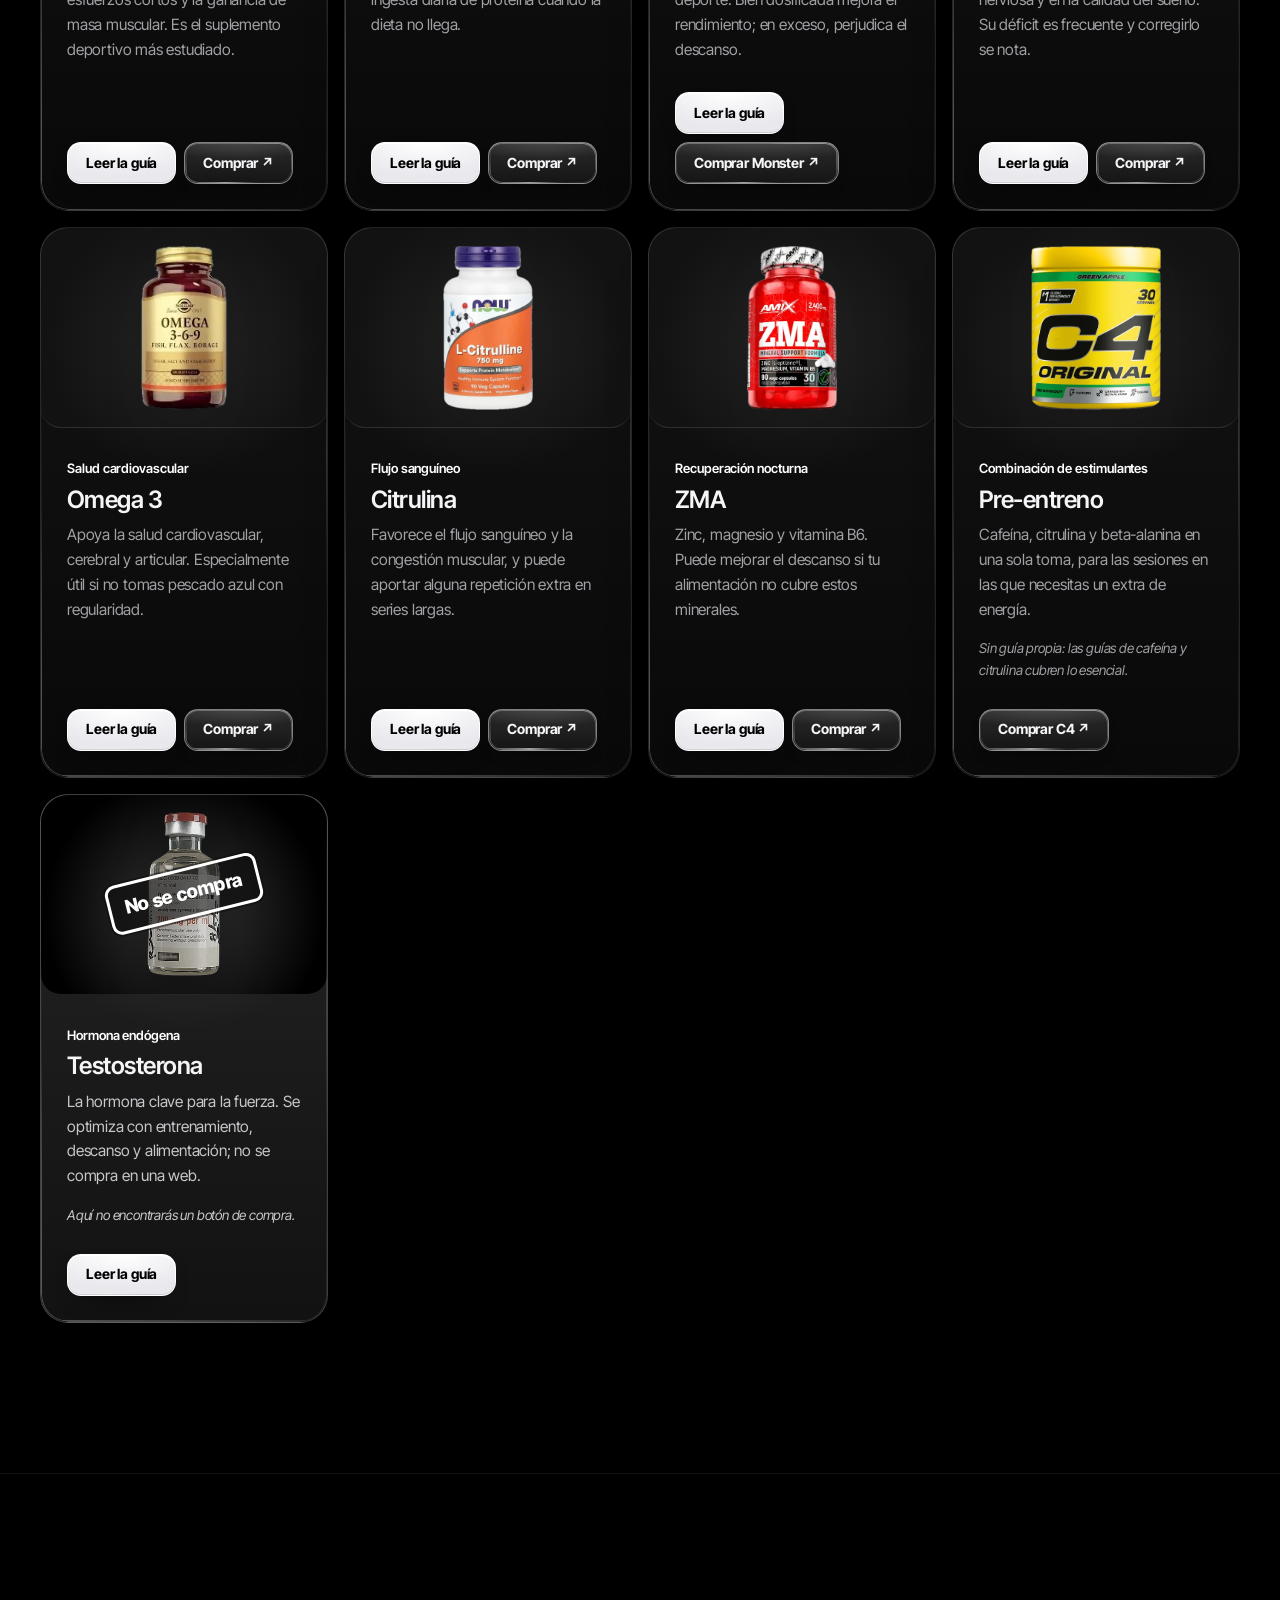
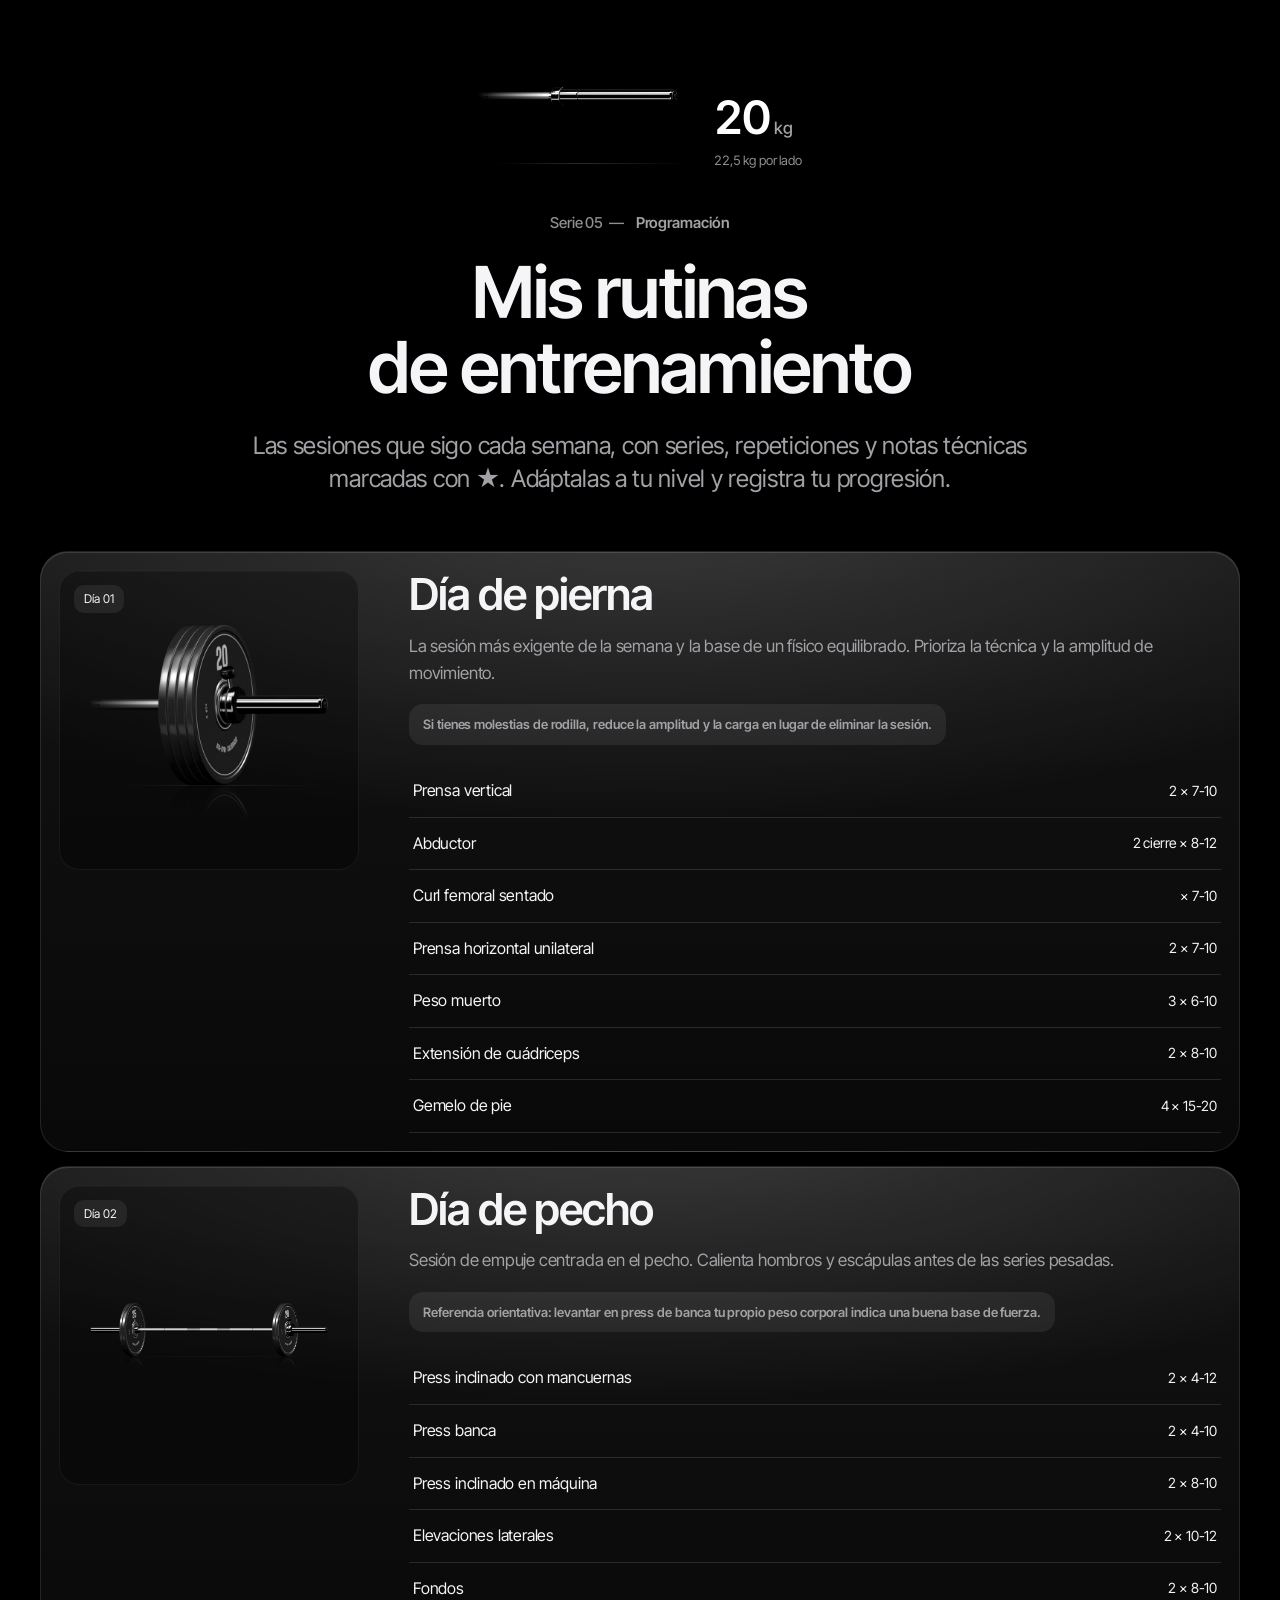
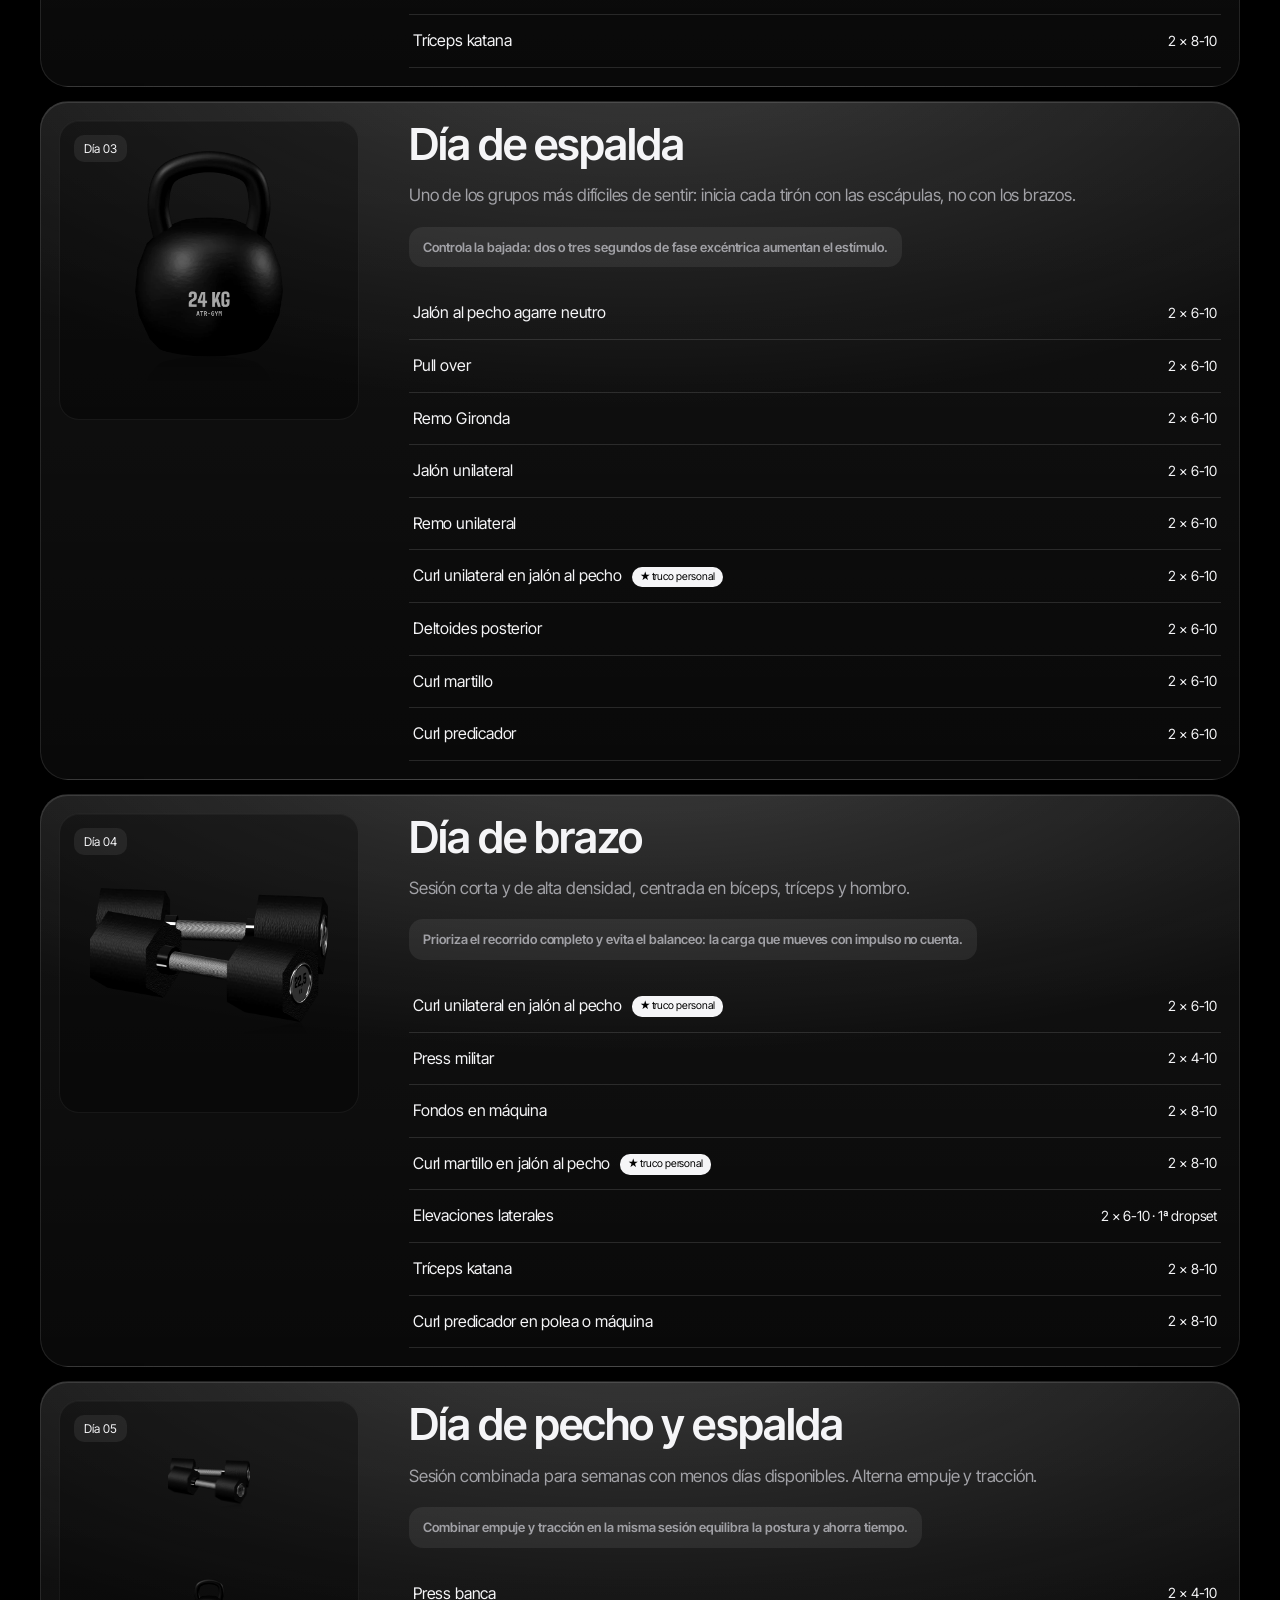
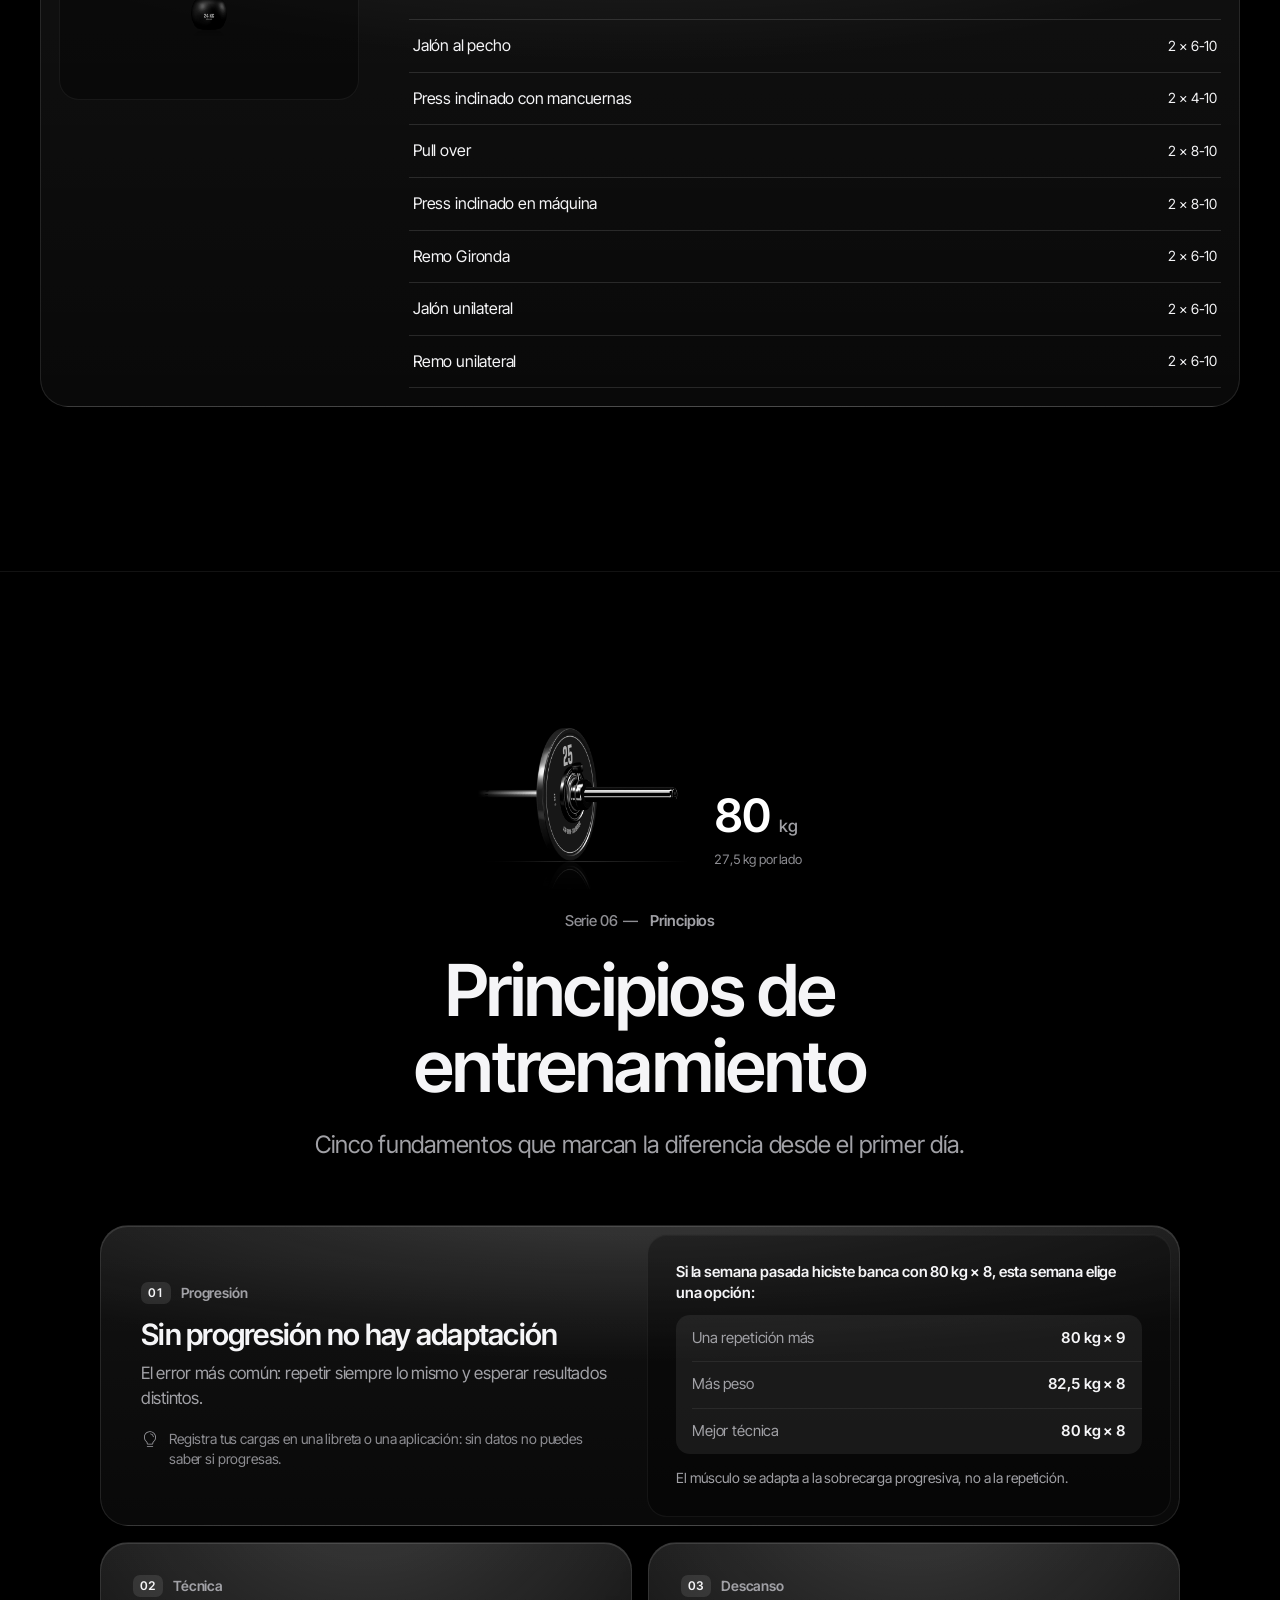
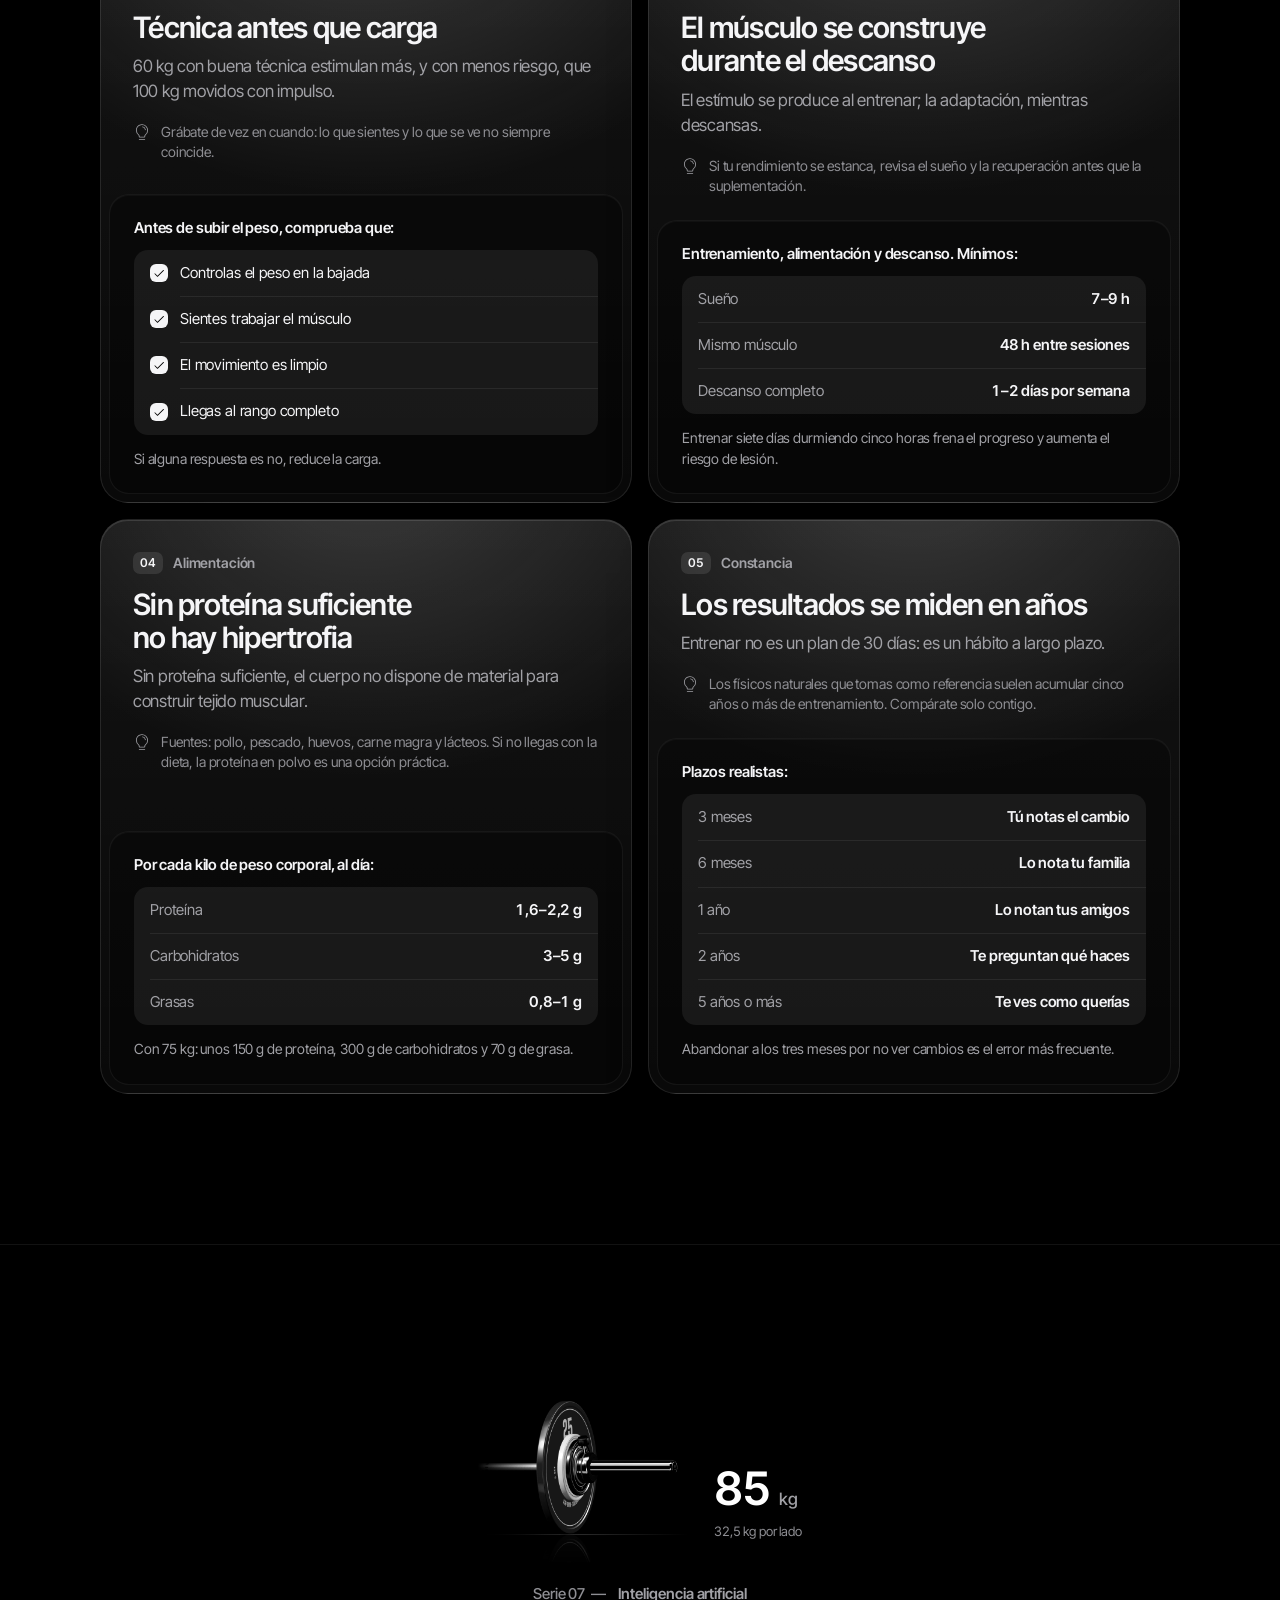
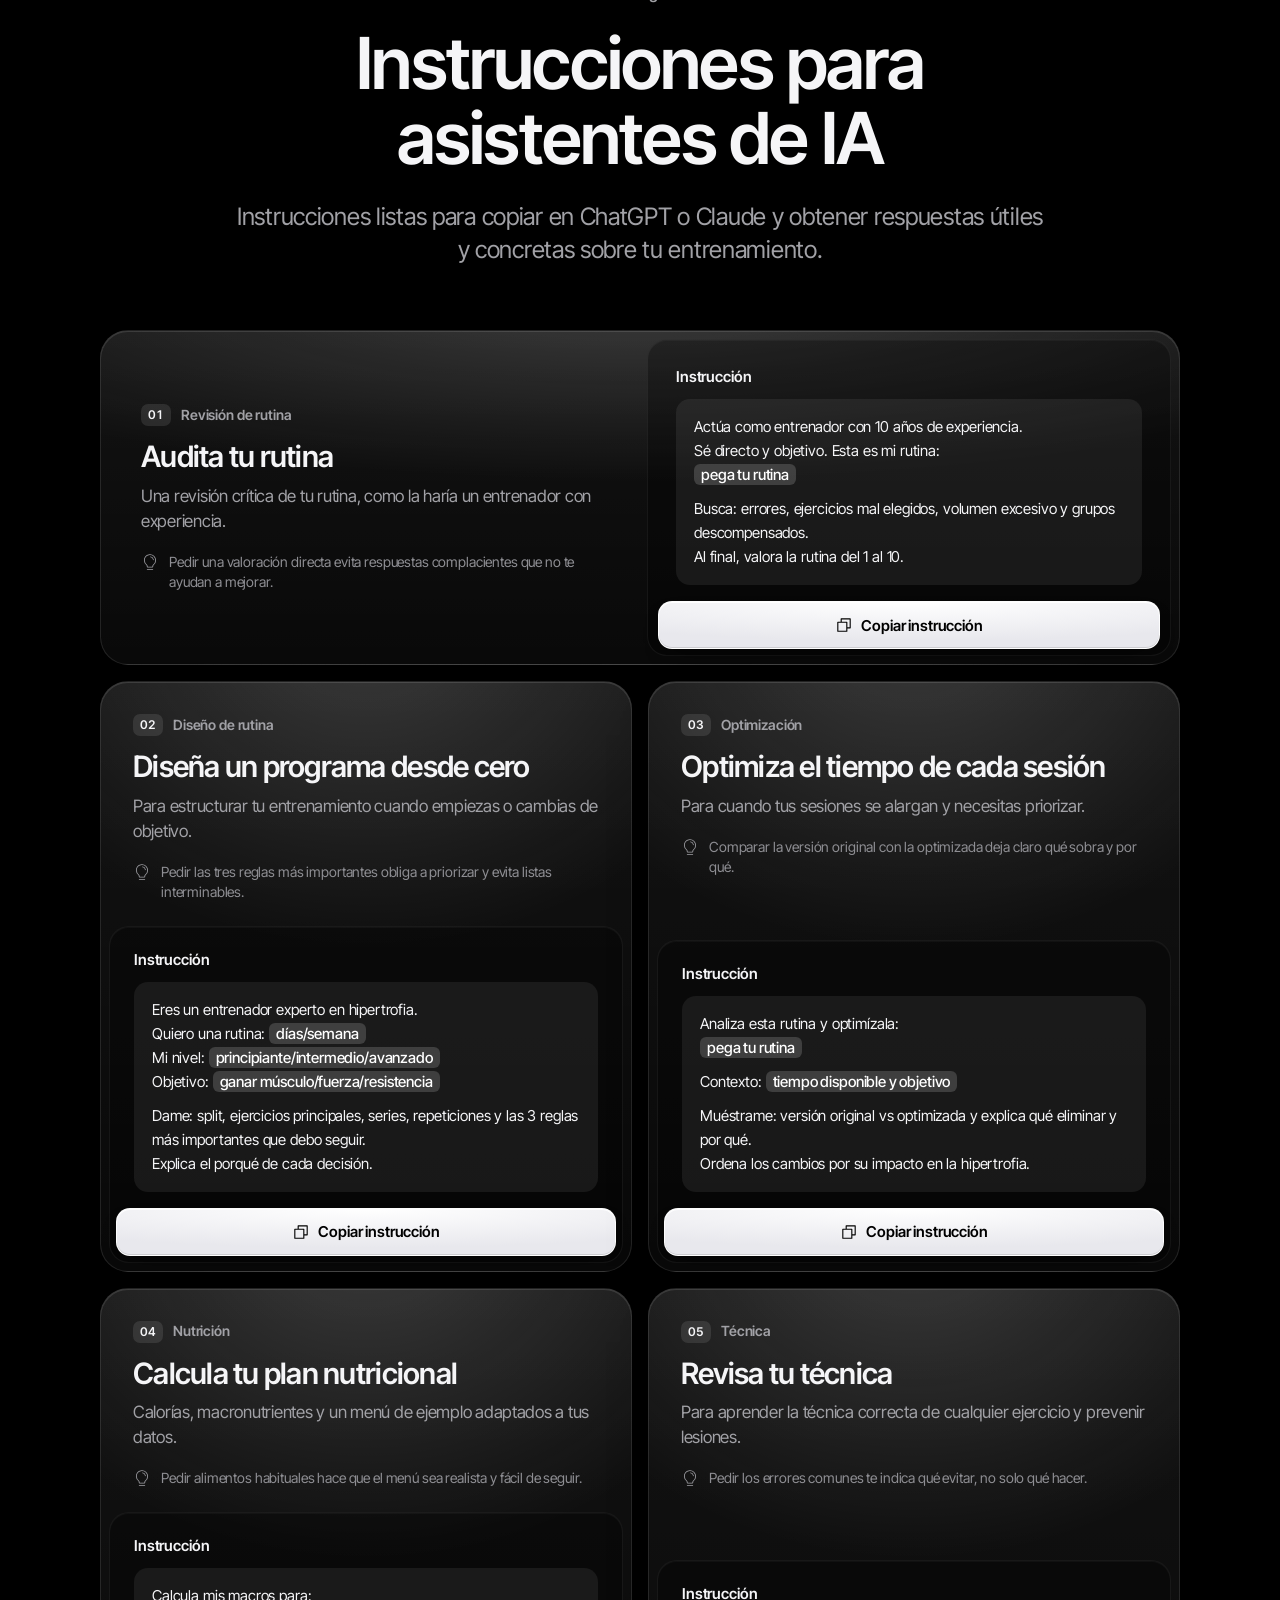
==== commit cd835b58: "3D de la portada en táctil: imagen al instante y montaje al tocar En el iPhone SE el gimnasio 3D seg" ====
--- a/index.html
+++ b/index.html
@@ -5433,6 +5433,7 @@
     <script src="atr-barra.js"></script>
     <script src="atr-anim.js"></script>
     <script src="atr-vidrio.js"></script>
+    <script defer src="atr-3d-fachada.js"></script>
     <script defer src="atr-3d.js"></script>
 </body>
 
--- a/atr.css
+++ b/atr.css
@@ -2507,7 +2507,7 @@
 .chat-burbuja:hover { box-shadow: 0 14px 30px -14px rgba(0, 0, 0, .95); }
 
 /* ---- pantalla de carga ---- */
-#preloader { display: grid; place-items: center; background: var(--negro); transition: opacity .6s ease, visibility .6s ease; }
+#preloader { display: grid; place-items: center; background: var(--negro); transition: opacity .3s ease, visibility .3s ease; }
 #preloader.fuera { opacity: 0; visibility: hidden; }
 #preloader .pre-marca { font-family: var(--f-display); font-weight: 900; font-size: clamp(54px, 10vw, 110px); letter-spacing: .06em; color: var(--marfil); }
 #preloader .pre-marca span { color: var(--rojo); margin: 0 .08em; }
@@ -3593,3 +3593,104 @@
     html body .atr-nav, .barra-pestanas, .barra-pestanas a span, .barra-pestanas a svg,
     html body .fab, html body .carrito-flotante, html body .chat-widget { transition: none; }
 }
+
+/* ============================================================
+   PERFIL TÁCTIL LIGERO — lo que más cuesta de pintar, fuera en móviles y tablets
+   En un iPhone SE (grabación del 6 de noviembre) un tercio de las actualizaciones de pantalla iban a
+   30 fps o peor y, con textos que entran desenfocados o menús que se abren, bajaban a 5–15 por segundo.
+   Lo que más pesa en ese tipo de aparato no es el cálculo sino pintar:
+   · desenfoque de fondo (backdrop-filter): lo repite la GPU en cada fotograma mientras algo pasa detrás
+   · filter: blur() en las entradas y los menús
+   · sombras con 40–50 px de desenfoque en cada tarjeta y bordes de luz hechos con máscaras
+   Aquí se quita solo eso: queda el cristal de la barra de arriba y de la de abajo (ahora con menos
+   pasadas), y todo lo demás pasa a cristal opaco, sombras cortas y entradas de opacidad y
+   desplazamiento. En ordenador (puntero fino) no cambia nada.
+   ============================================================ */
+@media (pointer: coarse) {
+    :root {
+        --vidrio-sombra: 0 4px 12px -6px rgba(0, 0, 0, .55);
+        --vidrio-filo: inset 0 1px 0 rgba(255, 255, 255, .28);
+        --superficie-sombra: inset 0 1px 0 rgba(255, 255, 255, .12);
+    }
+    /* desenfoque de fondo solo en las dos barras fijas, con una pasada menos */
+    html body .atr-nav, html body .barra-pestanas {
+        -webkit-backdrop-filter: blur(14px) saturate(1.5); backdrop-filter: blur(14px) saturate(1.5);
+    }
+    /* el resto del cristal, opaco */
+    html body .dd-panel, html body .fab, html body .carrito-flotante, html body .chat-burbuja, html body .chat-ventana,
+    html body .modal-contenido, html body .trofeos, html body .lector, html body .timer-panel, html body .v4-toast,
+    html body .toast-logro, html body .srch-box, html body .atr-links {
+        -webkit-backdrop-filter: none; backdrop-filter: none;
+        background: var(--vidrio-capa), rgba(30, 30, 32, .96);
+    }
+    html body .modal-overlay, html body .trofeos-overlay, html body .lector-overlay, html body .srch-backdrop {
+        -webkit-backdrop-filter: none; backdrop-filter: none; background: rgba(0, 0, 0, .55);
+    }
+    /* bordes de luz hechos con máscara y degradado cónico: quedan el borde de 1 px y el brillo del filo */
+    html body .atr-nav::after, .barra-pestanas::after, html body .fab::after, html body .carrito-flotante::after, html body .chat-burbuja::after,
+    html body .chat-ventana::after, html body .modal-contenido::after, html body .trofeos::after, html body .lector::after, html body .dd-panel::after,
+    html body .timer-panel::after, .lente-pestana::after, html body .btn-iron::after, html body .sup-btn::after, html body .tabs-calculadoras::after,
+    html body .dis-card::after, html body .sup-card::after, html body .producto-card::after, .sel-lente::after, .sel-lupa::after { display: none; }
+    /* tarjetas: sin la sombra grande */
+    html body .sup-card, html body .producto-card, html body .tip-card, html body .dis-card, html body .mito-card, html body .cx,
+    html body .test-card, html body .test-resultado, html body .atr-form-card, html body .tab-contenido,
+    html body .timeline-card, html body .post-card, html body .checkin-card, html body .crear-post-card, html body .subir-foto-card,
+    html body .compromiso-form, html body .compromiso-actual, html body .dia-card, html body .canal-card,
+    html body .glosario-item, html body .pg-dato, html body .ficha, html body .herramienta { box-shadow: inset 0 1px 0 rgba(255, 255, 255, .14); }
+    /* entradas al hacer scroll: opacidad y desplazamiento, sin desenfoque ni escala */
+    html body .reveal, html body .animar-scroll, html body .atr-h2.titulo-entra {
+        transform: translateY(14px); filter: none;
+        transition: opacity .45s ease-out, transform .55s cubic-bezier(.2, .8, .2, 1);
+        transition-delay: calc(var(--n, 0) * 40ms);
+    }
+    html body .reveal.in, html body .animar-scroll.visible, html body .atr-h2.titulo-entra.in { transform: none; }
+    /* portada: la misma coreografía, más corta y sin desenfoque; el destello del titular (repinta el texto sin parar) se queda quieto */
+    @keyframes entraApple { from { opacity: 0; transform: translateY(14px); } }
+    html body .atr-hero .atr-wrap > * { animation-duration: .6s; animation-delay: calc(var(--n, 0) * 60ms + 60ms); }
+    html body .hero-title .l2 { animation: entraApple .6s var(--resorte-suave) both; animation-delay: .24s; }
+    /* menús y hojas: aparecen sin desenfoque */
+    html body .dd-panel, html body .atr-links, html body .chat-ventana,
+    html body .modal-overlay .modal-contenido, html body .trofeos-overlay .trofeos, html body .lector-overlay .lector { filter: none; }
+    /* barra de abajo: al bajar se encoge y se funde sin cambiar de tamaño (antes animaba left, right y height: maqueta en cada fotograma) */
+    .barra-pestanas { transition: transform .45s var(--resorte), opacity .3s ease; }
+    .barra-pestanas.mini { left: 14px; right: 14px; height: 64px; transform: translateY(8px) scale(.94); transform-origin: 50% 100%; }
+    .barra-pestanas a span, .barra-pestanas.mini a span { display: block; max-height: none; margin-top: 0; overflow: visible; transition: opacity .2s ease; }
+    .barra-pestanas.mini a span { opacity: 0; }
+    .barra-pestanas.mini svg { width: 25px; height: 25px; }
+    .barra-pestanas a svg { transition: transform var(--t-vivo) var(--resorte-vivo); }
+    /* otra barra fija con desenfoque (índice de las páginas de disciplina) y los textos y botones que flotan sobre la escena 3D:
+       con la escena dibujándose a 60 fps, cada uno obligaba a desenfocar de nuevo lo de detrás en cada fotograma */
+    html body .pg-indice { -webkit-backdrop-filter: none; backdrop-filter: none; background: rgba(20, 20, 22, .94); }
+    html body .gym3d-ficha, html body .gym3d-zonas button, html body .escena3d-ficha, html body .escena3d-pista,
+    html body .escena3d-btn, html body .escena3d-planos button {
+        -webkit-backdrop-filter: none; backdrop-filter: none; background: rgba(20, 20, 22, .82);
+    }
+    /* botones de cristal: sin la sombra de 20–24 px */
+    html body .btn-iron, html body .sup-btn, html body .bx, html body .btn-copiar, html body .btn-anadir-carrito, html body .btn-publicar-post,
+    html body .btn-publicar-checkin, html body .btn-compromiso, html body .btn-pago, html body .btn-confirmar-bizum, html body .btn-enviar,
+    html body .btn-cancelar-checkin, html body .btn-borrar, html body .btn-like-post, html body .consejo-copiar, html body .test-opcion {
+        box-shadow: inset 0 1px 0 rgba(255, 255, 255, .32);
+    }
+    .barra-pestanas > .sel-lente { box-shadow: inset 0 1px 0 rgba(255, 255, 255, .5), inset 0 -1px 1px rgba(255, 255, 255, .1); }
+}
+
+/* ============================================================
+   IMAGEN PREVIA DEL 3D (móviles y tablets) — ver atr-3d-fachada.js
+   La escena se ve al instante como imagen y el 3D se monta al tocarla.
+   ============================================================ */
+.fachada { cursor: pointer; -webkit-tap-highlight-color: transparent; }
+.fachada-poster { position: absolute; inset: 0; width: 100%; height: 100%; object-fit: cover; display: block; transition: opacity .6s ease; }
+/* en el centro de la imagen, como el botón de un vídeo: abajo lo tapaba la barra de pestañas */
+.fachada-boton {
+    position: absolute; left: 50%; top: 50%; transform: translate(-50%, -50%); z-index: 2; white-space: nowrap;
+    min-height: 48px; padding: 0 22px; border-radius: 999px; border: 1px solid rgba(255, 255, 255, .3);
+    background: rgba(28, 28, 30, .92); color: #F5F5F7; font: 600 15px/1 var(--f-apple-texto, -apple-system, system-ui, sans-serif); letter-spacing: -.01em;
+    transition: opacity .4s ease, transform .2s cubic-bezier(.3, 1.4, .5, 1);
+}
+.fachada-boton:active { transform: translate(-50%, -50%) scale(.96); transition-duration: .12s; }
+.fachada-boton:disabled { opacity: .9; }
+.fachada:has(> .gym3d-ui) > .fachada-boton, .fachada:has(> .escena3d-ui) > .fachada-boton { opacity: 0; }
+/* al estar lista, el lienzo aparece ya entero debajo y solo se funde la imagen: un fundido limpio, sin bajón de luz a medias */
+.fachada > .gym3d-canvas, .fachada > .escena3d-canvas { transition: none; }
+.gym3d-listo .fachada-poster, .gym3d-listo .fachada-boton, .escena3d-lista .fachada-poster, .escena3d-lista .fachada-boton { opacity: 0; pointer-events: none; }
+
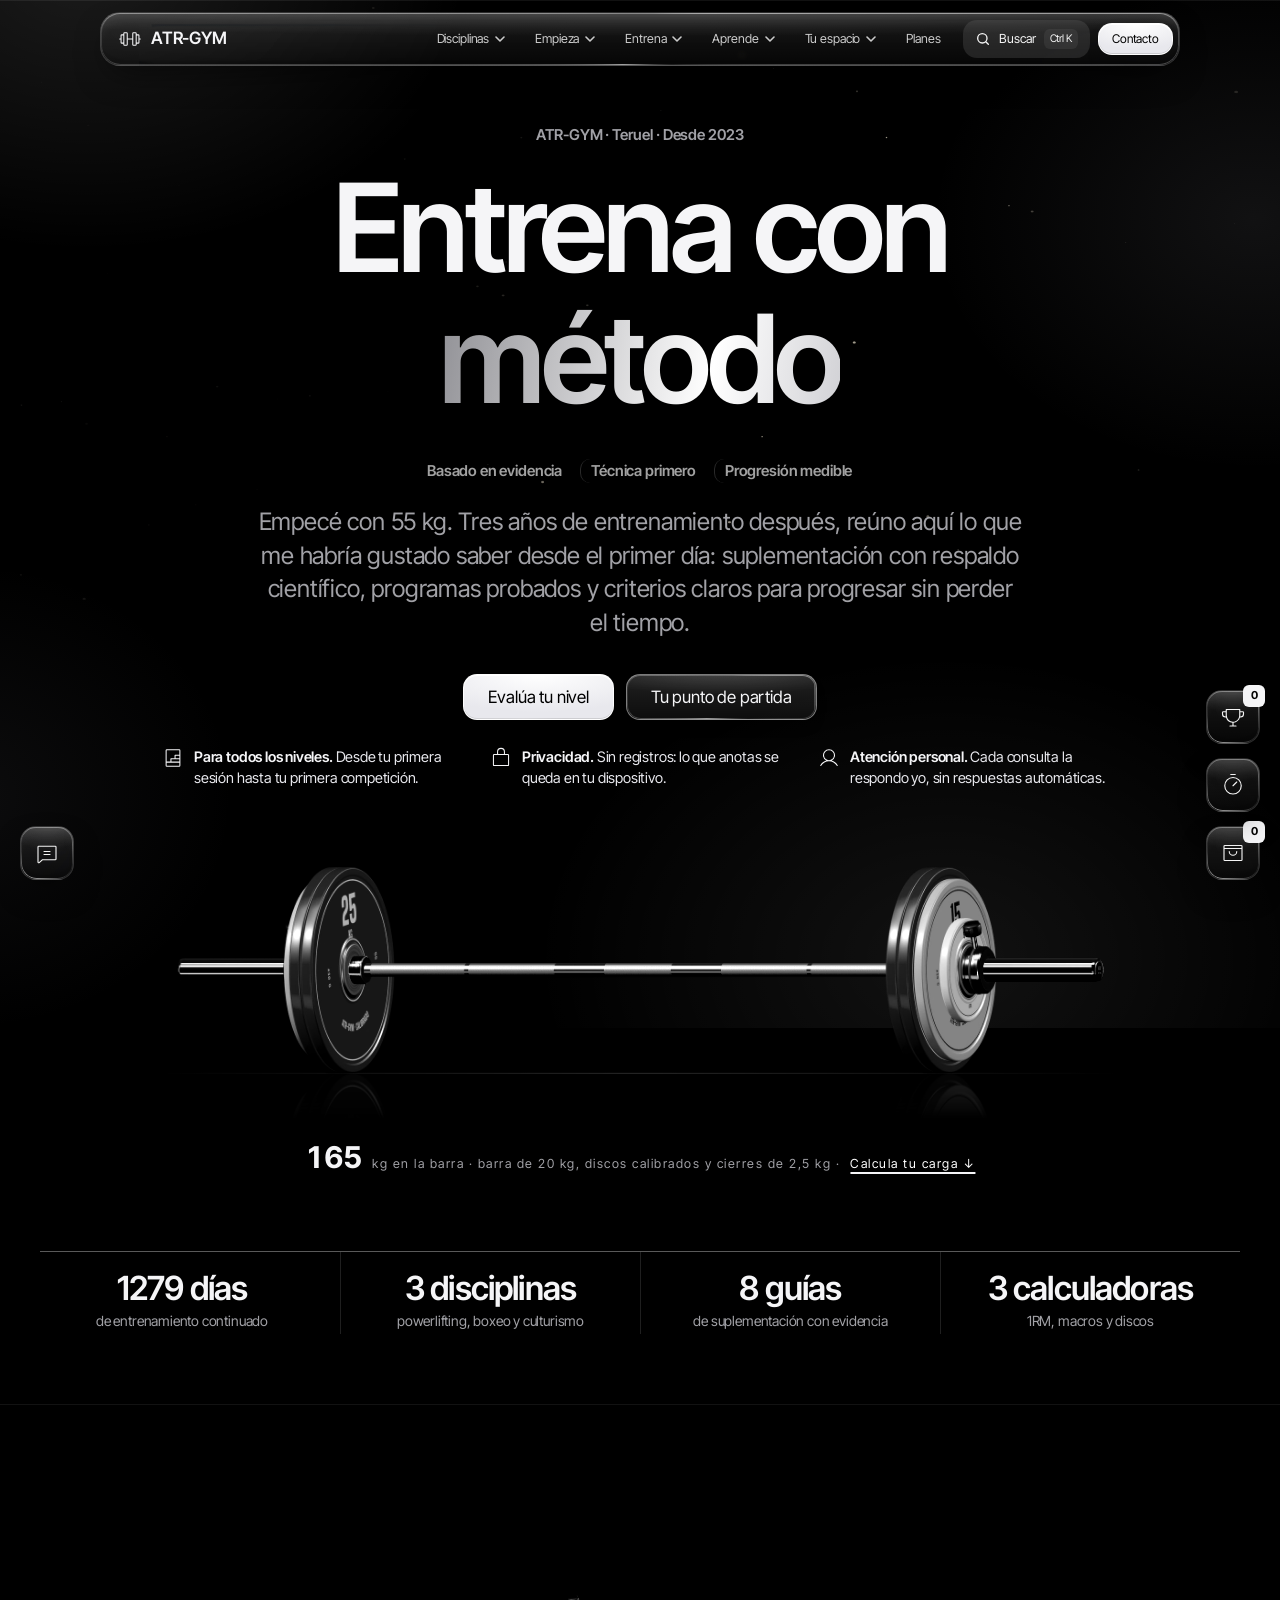
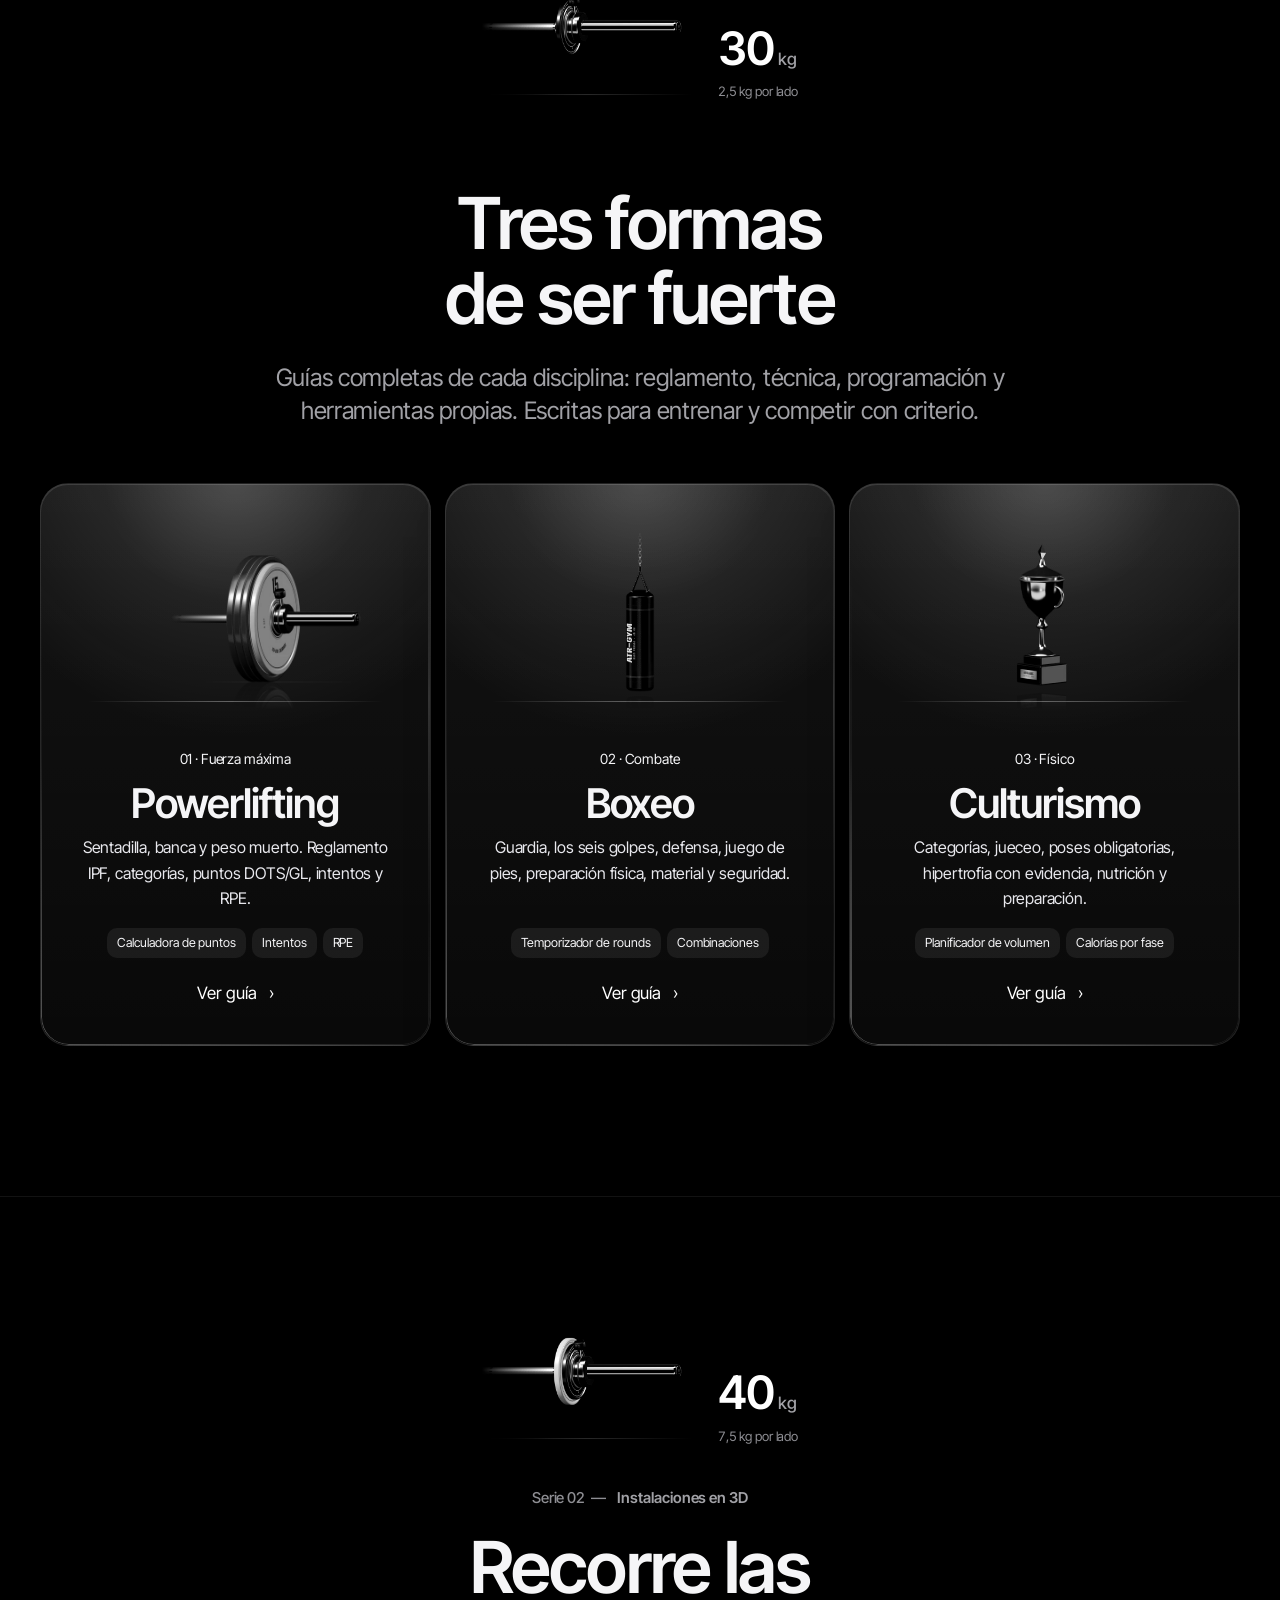
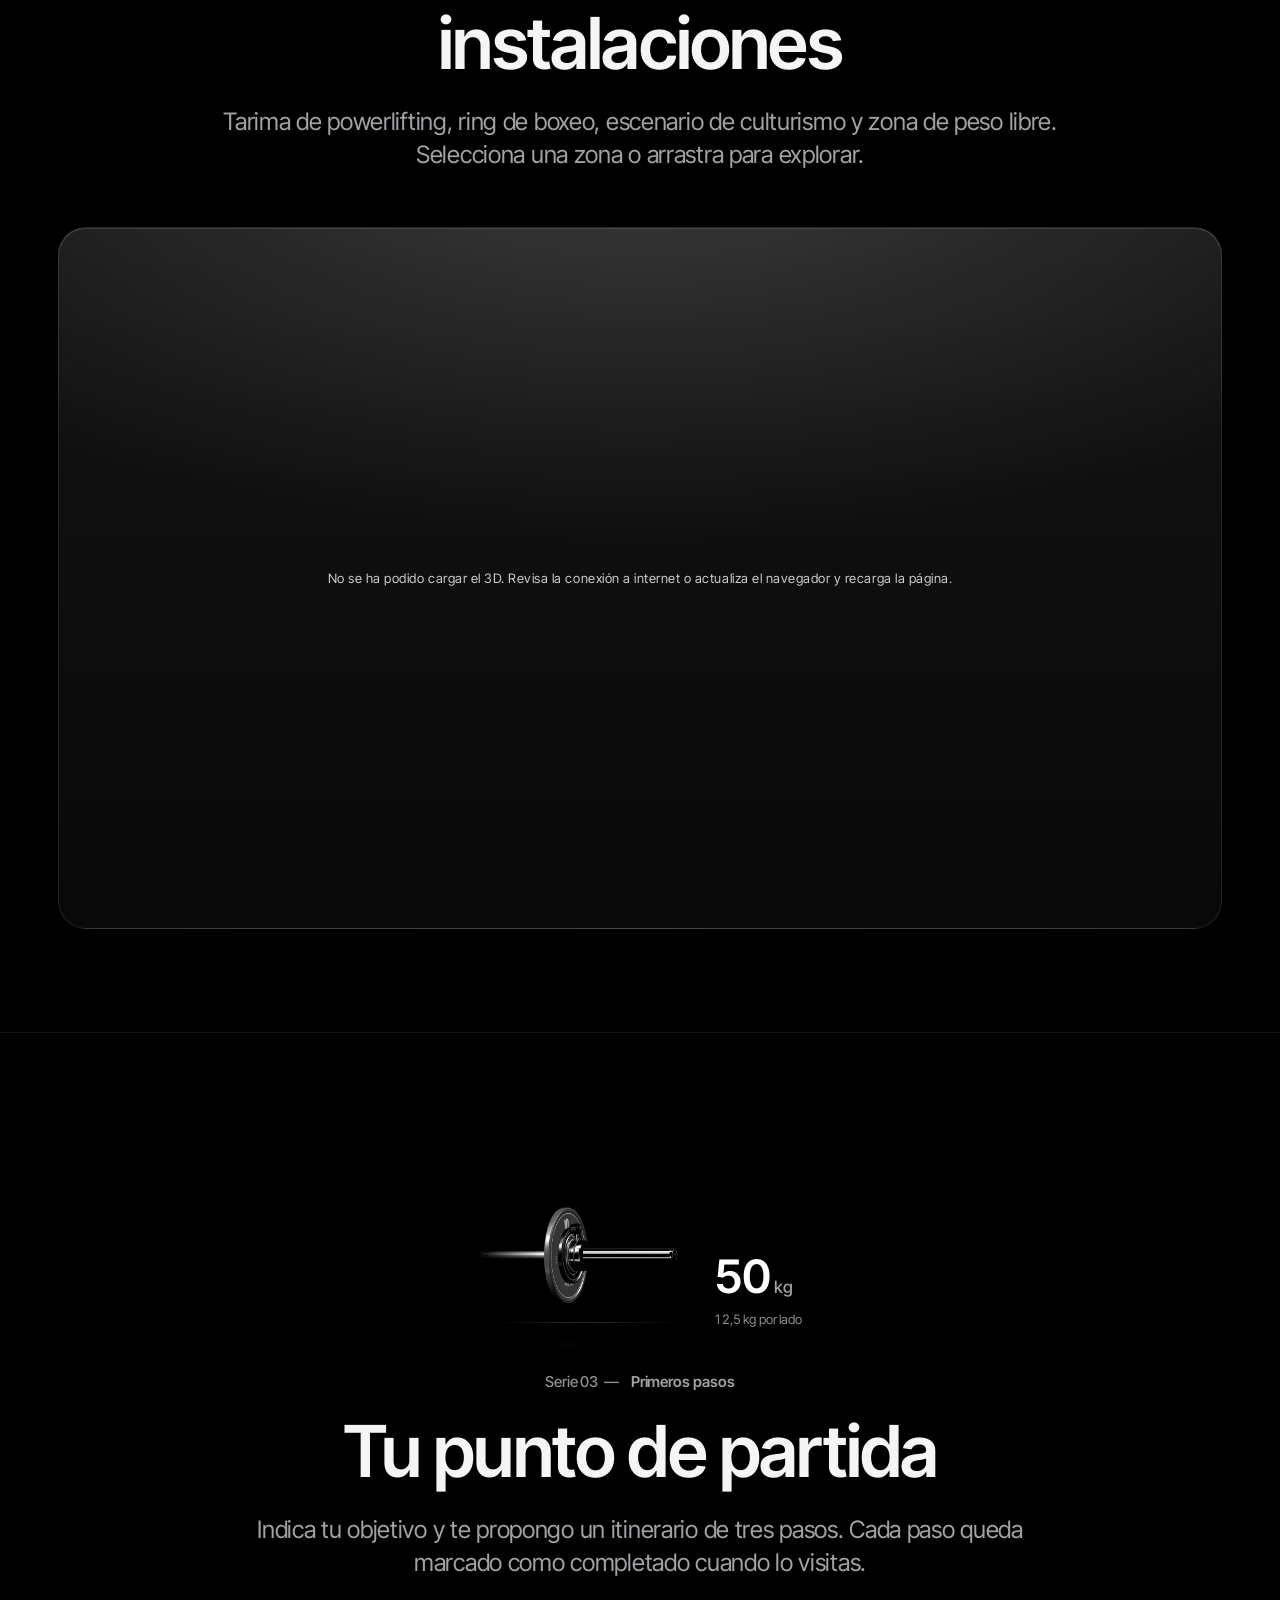
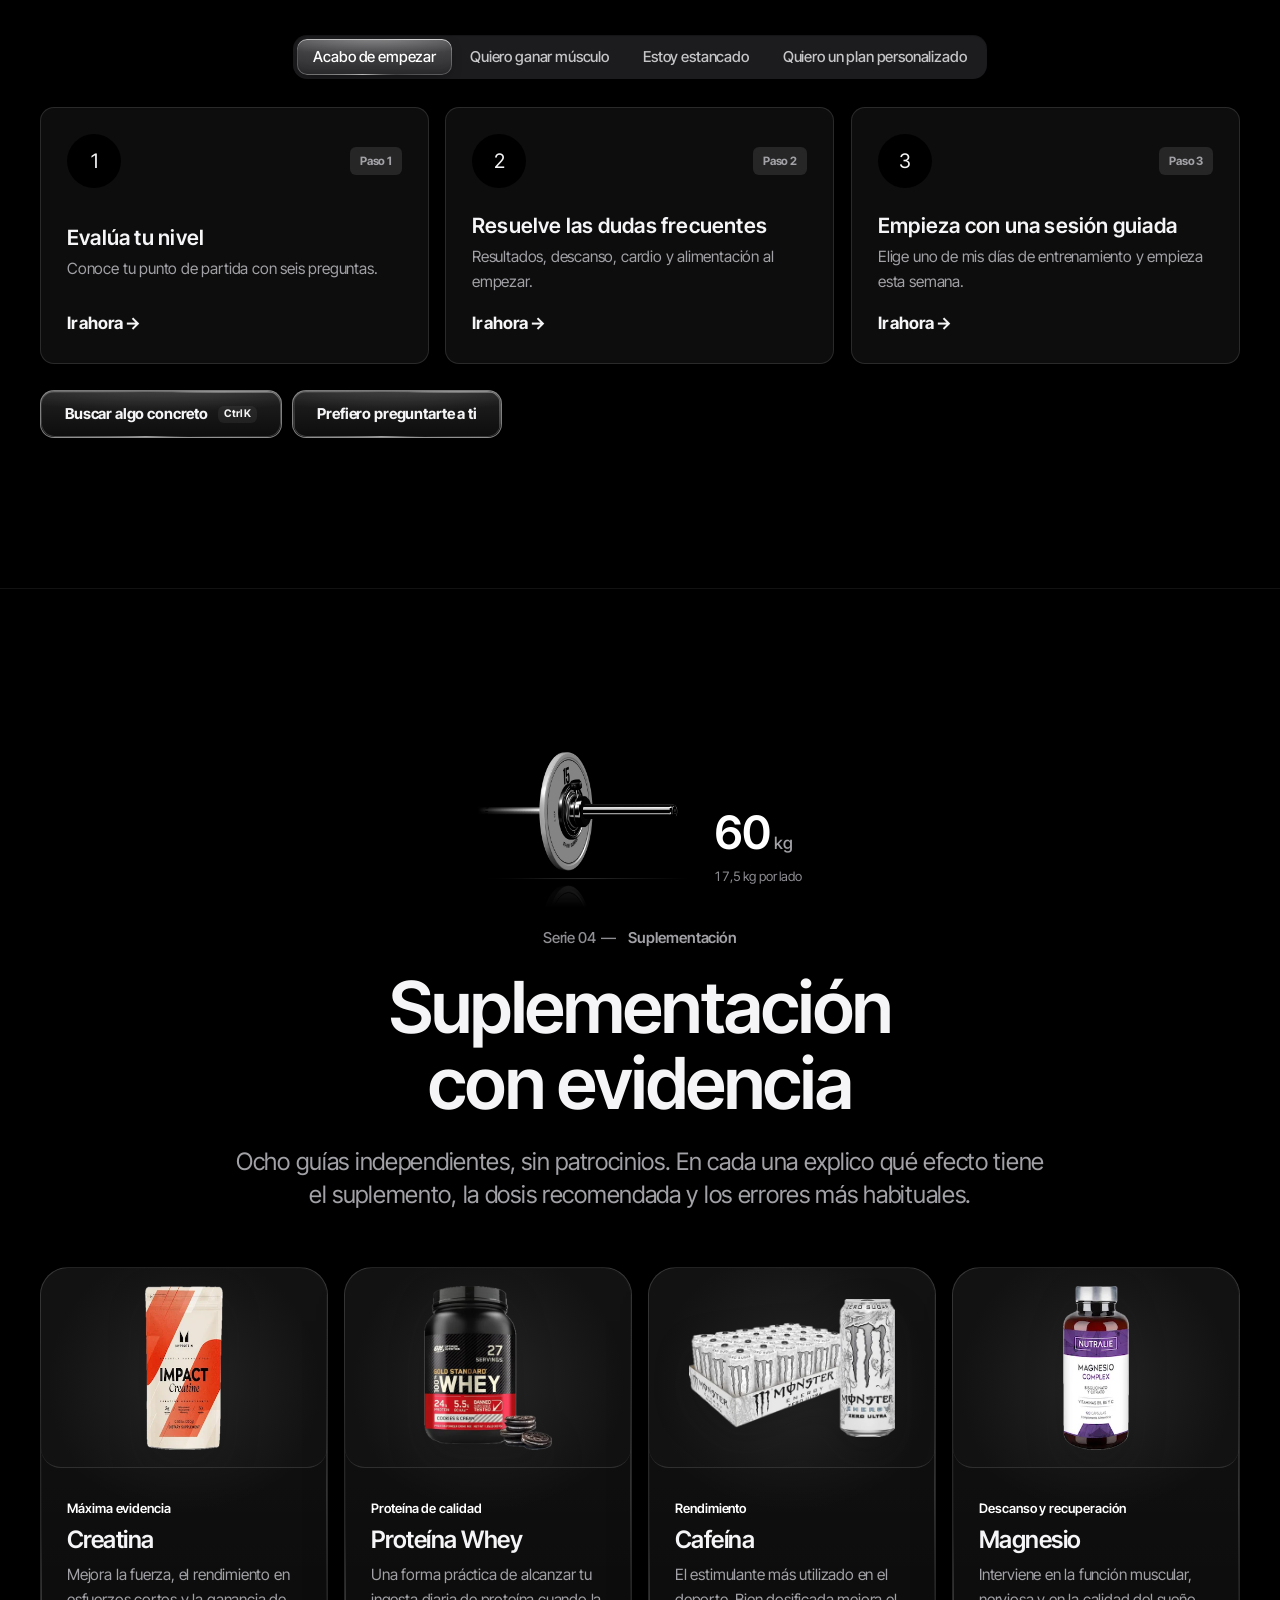
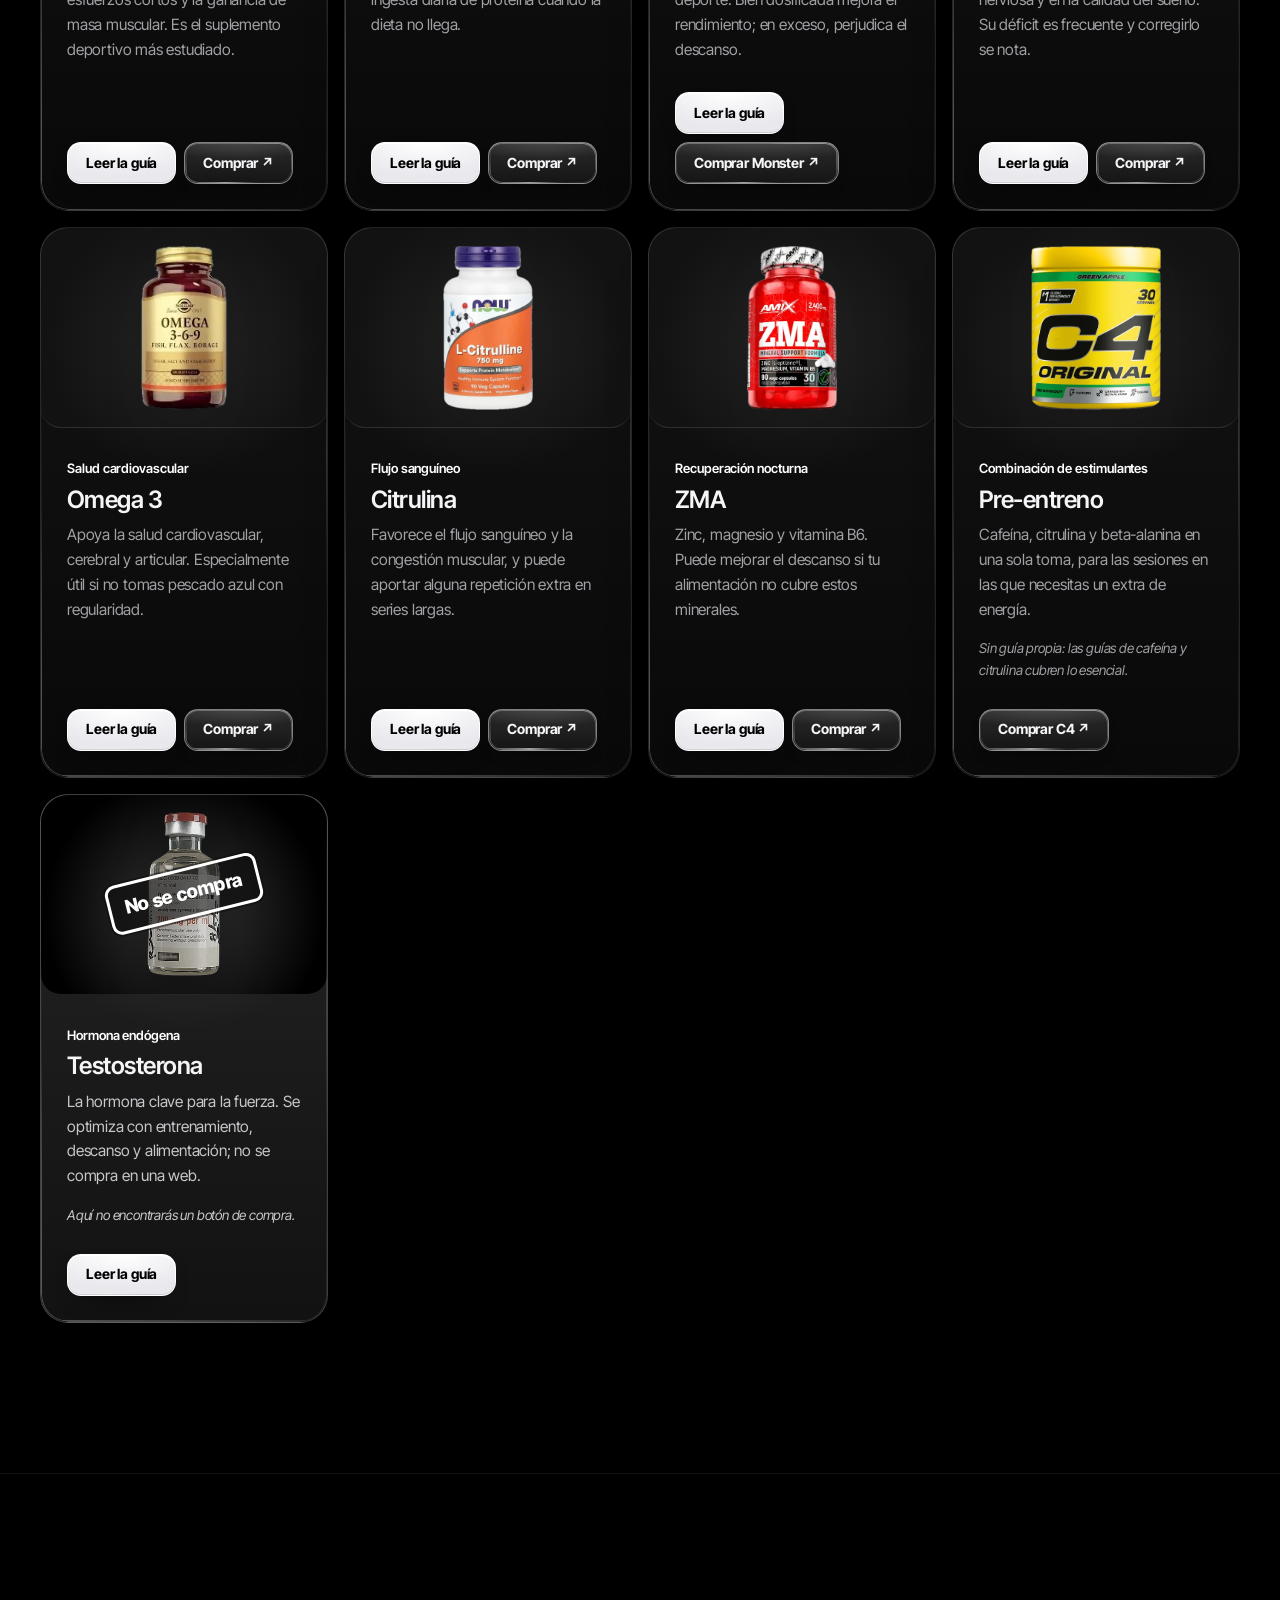
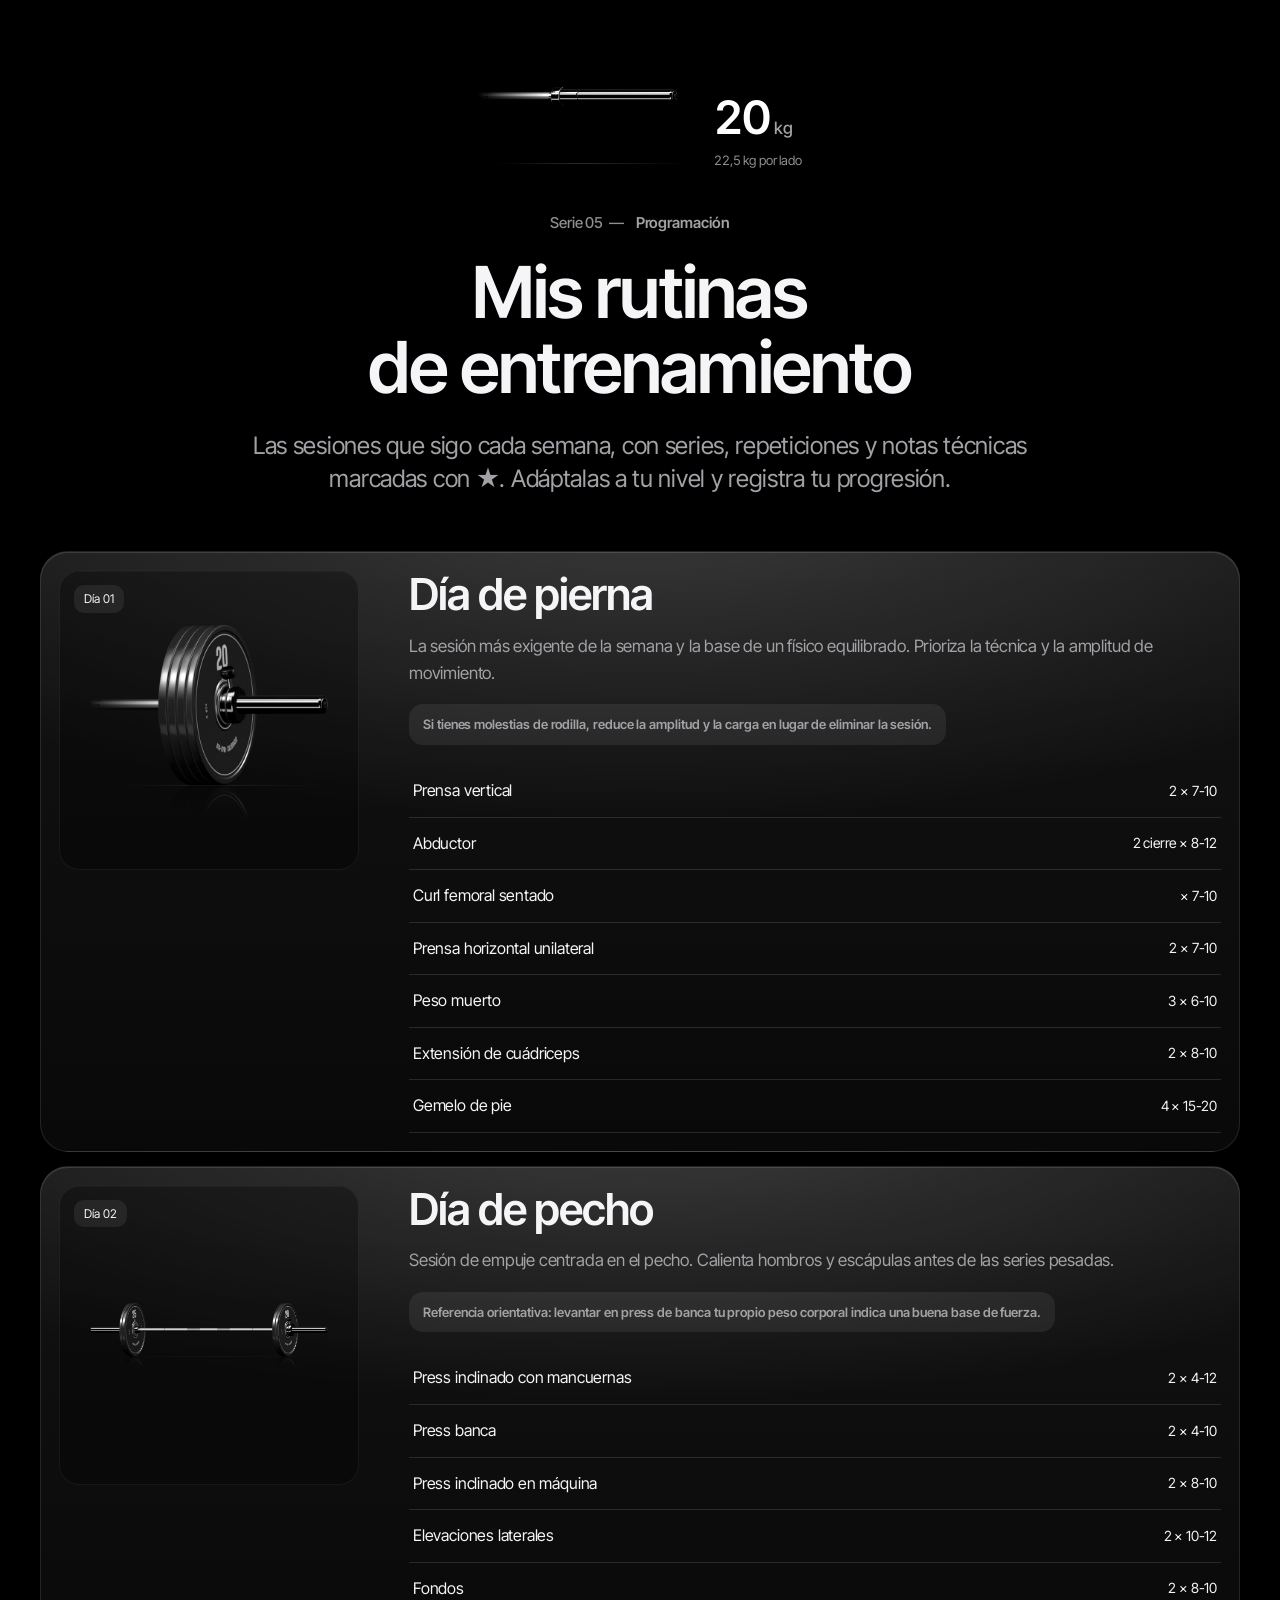
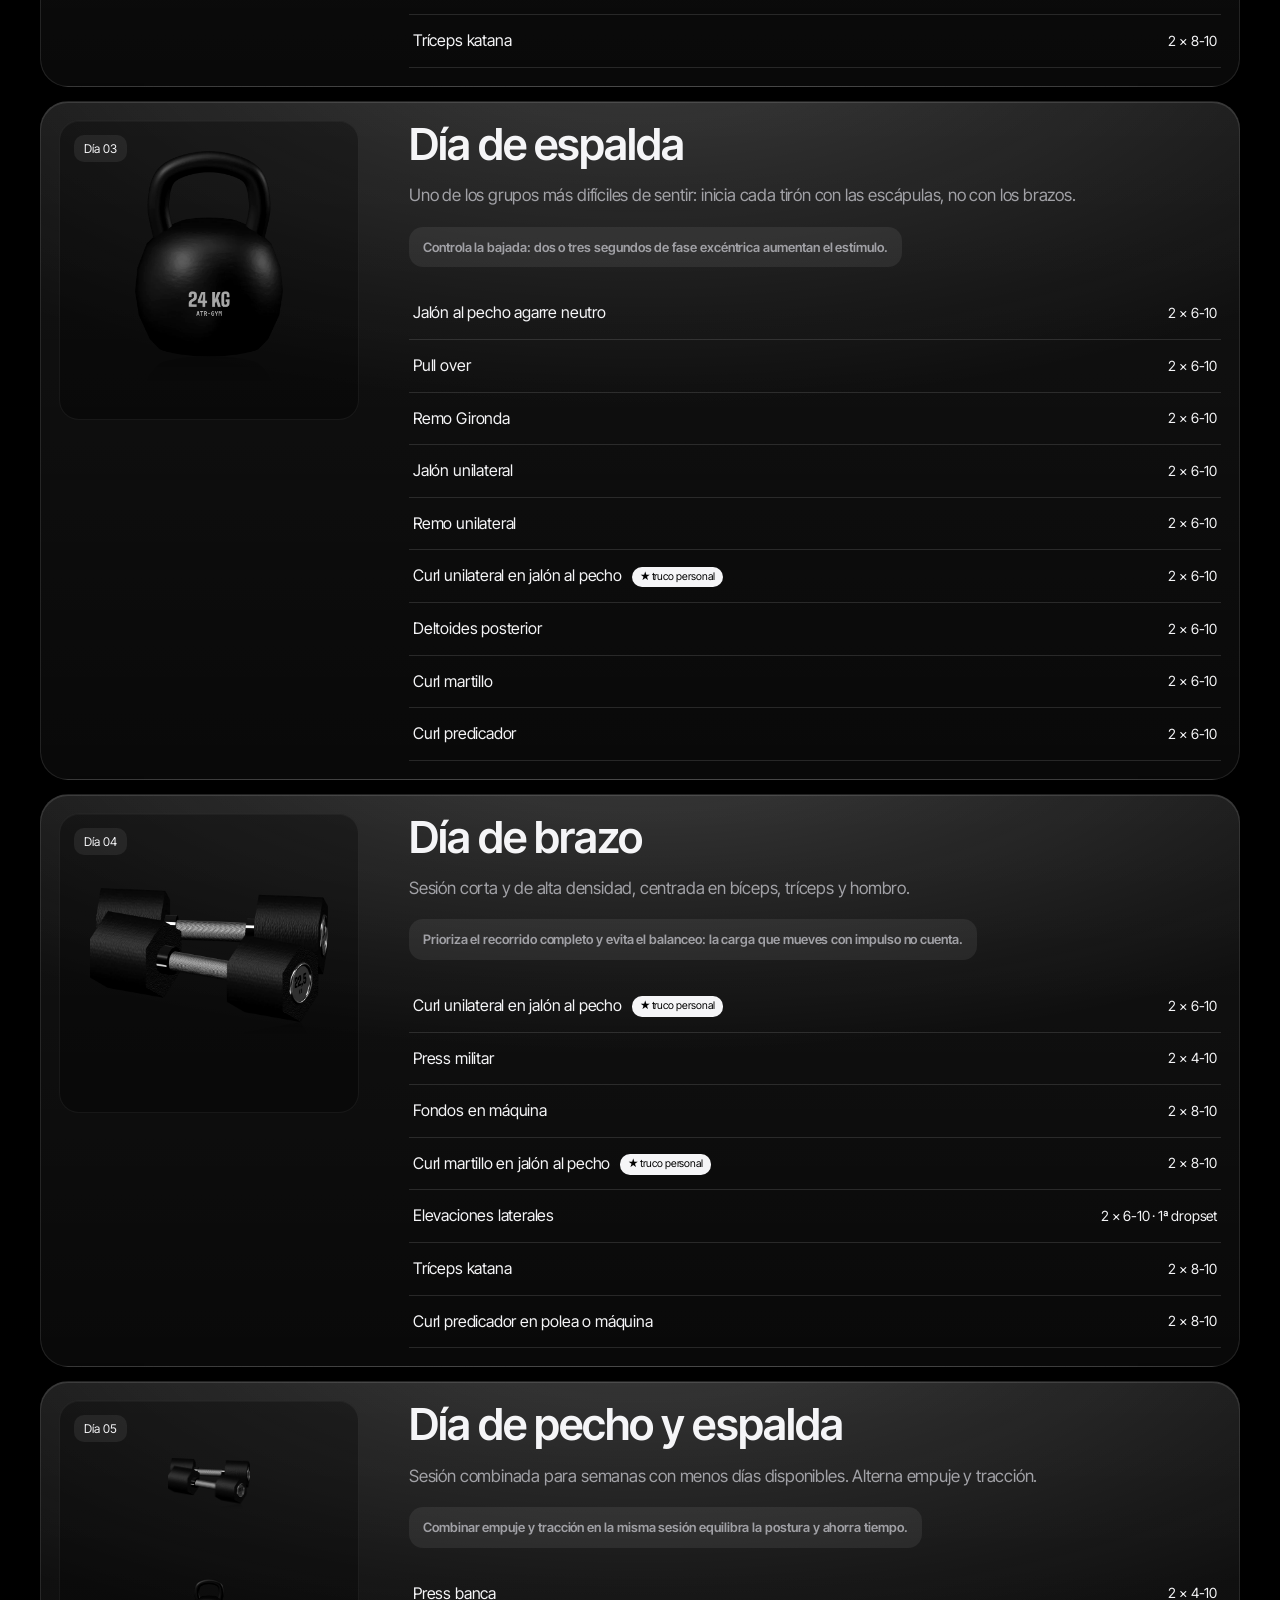
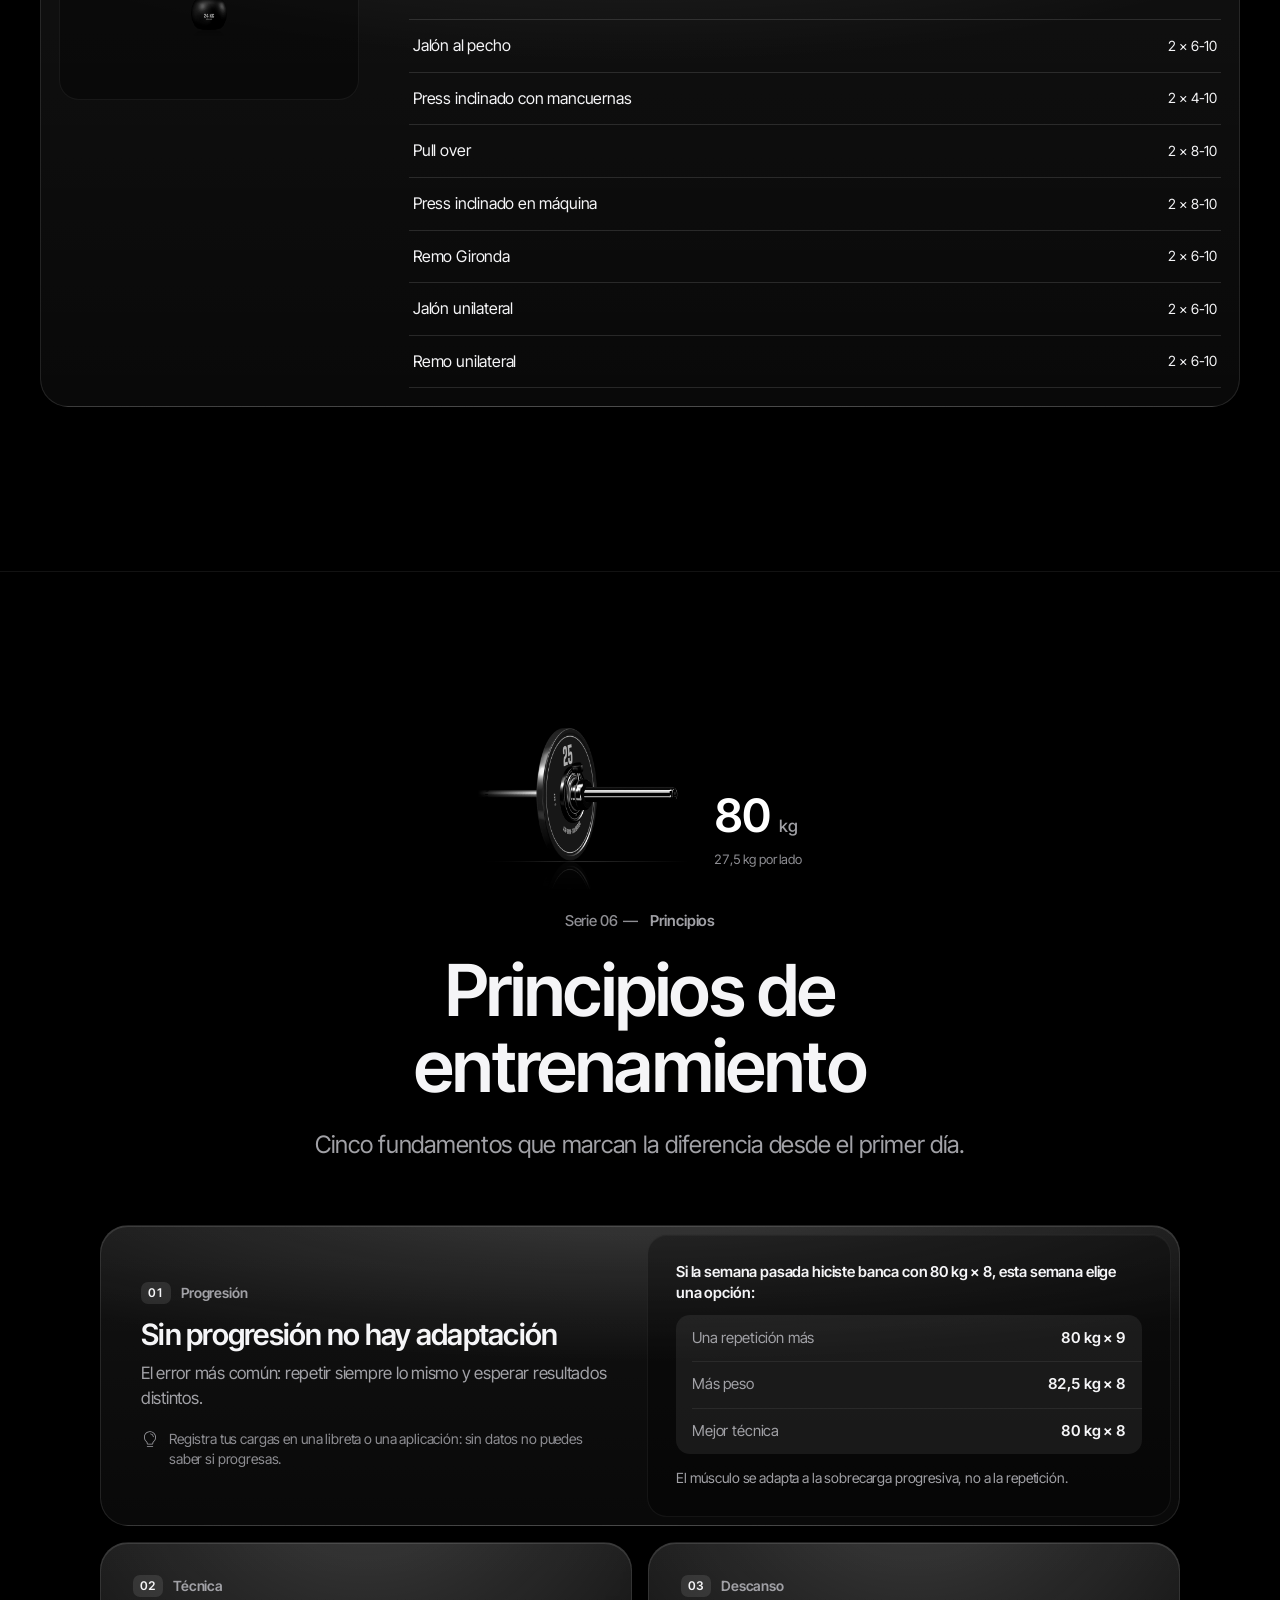
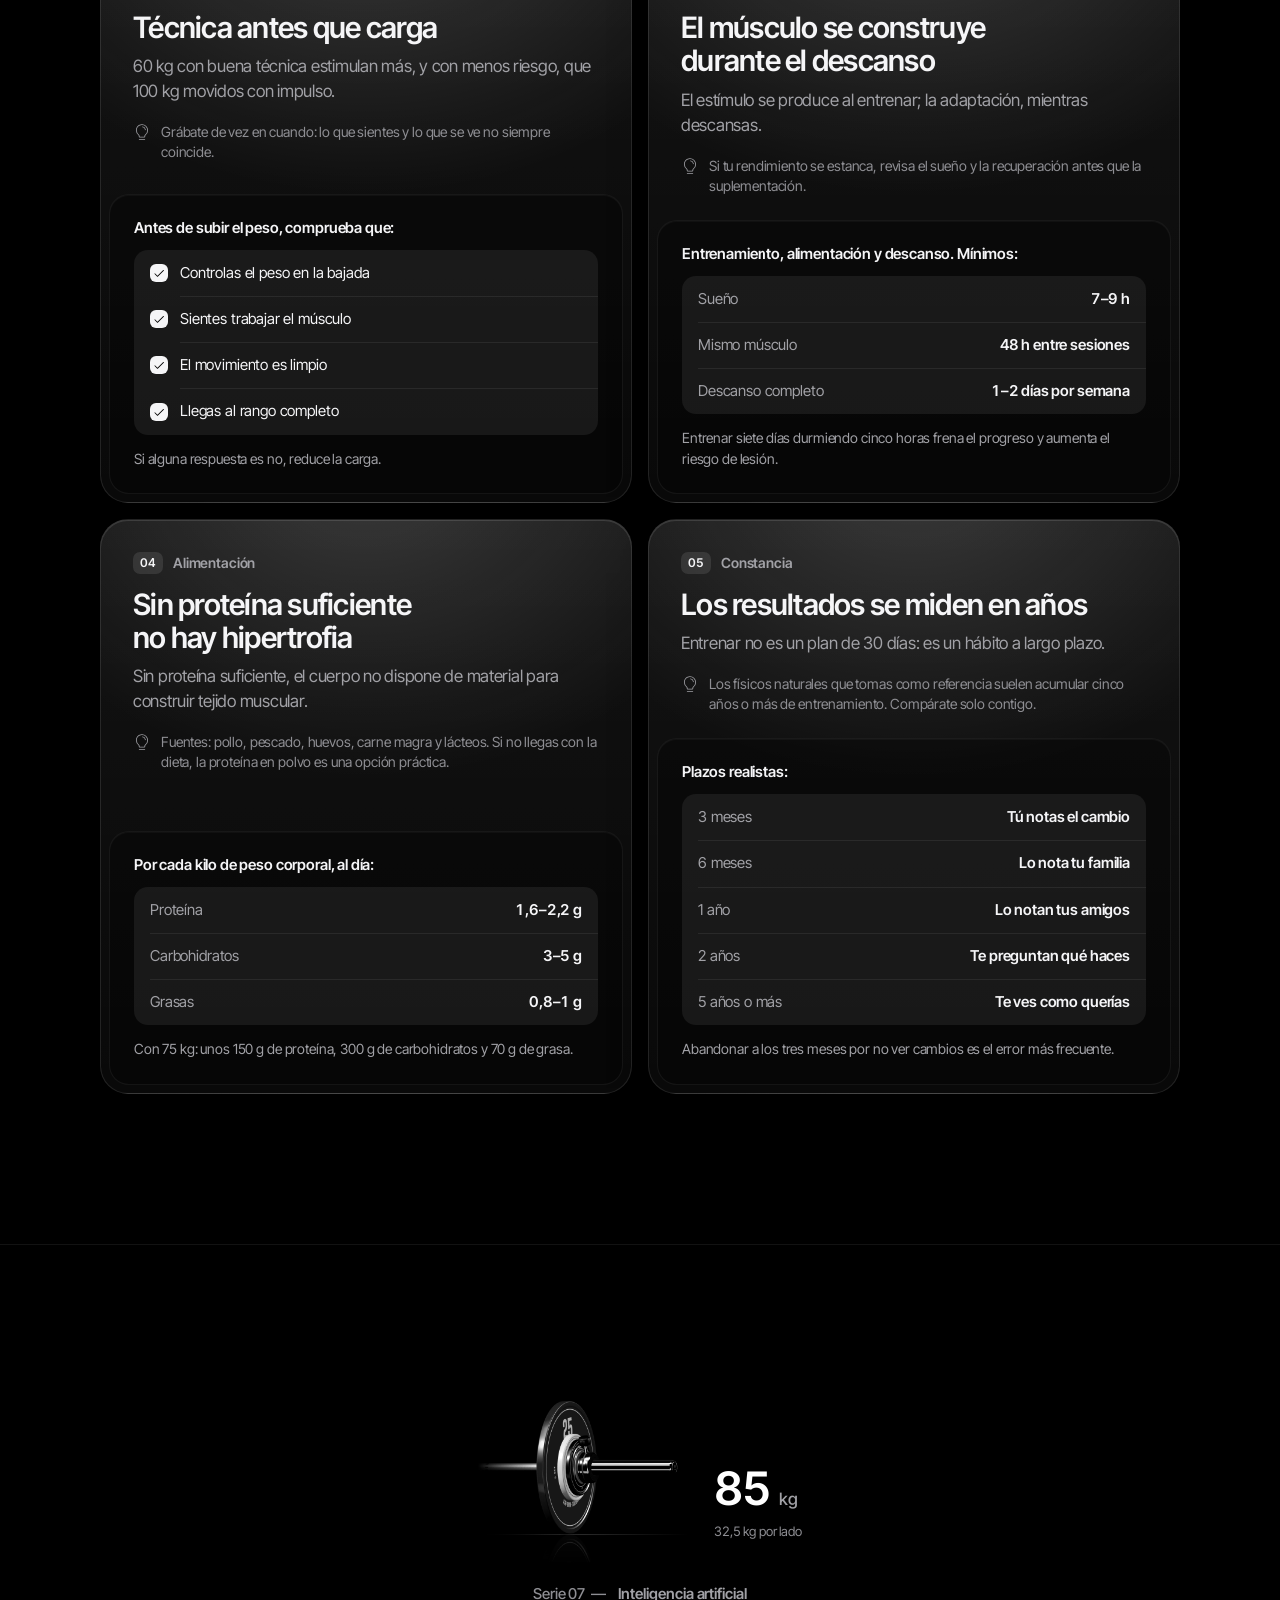
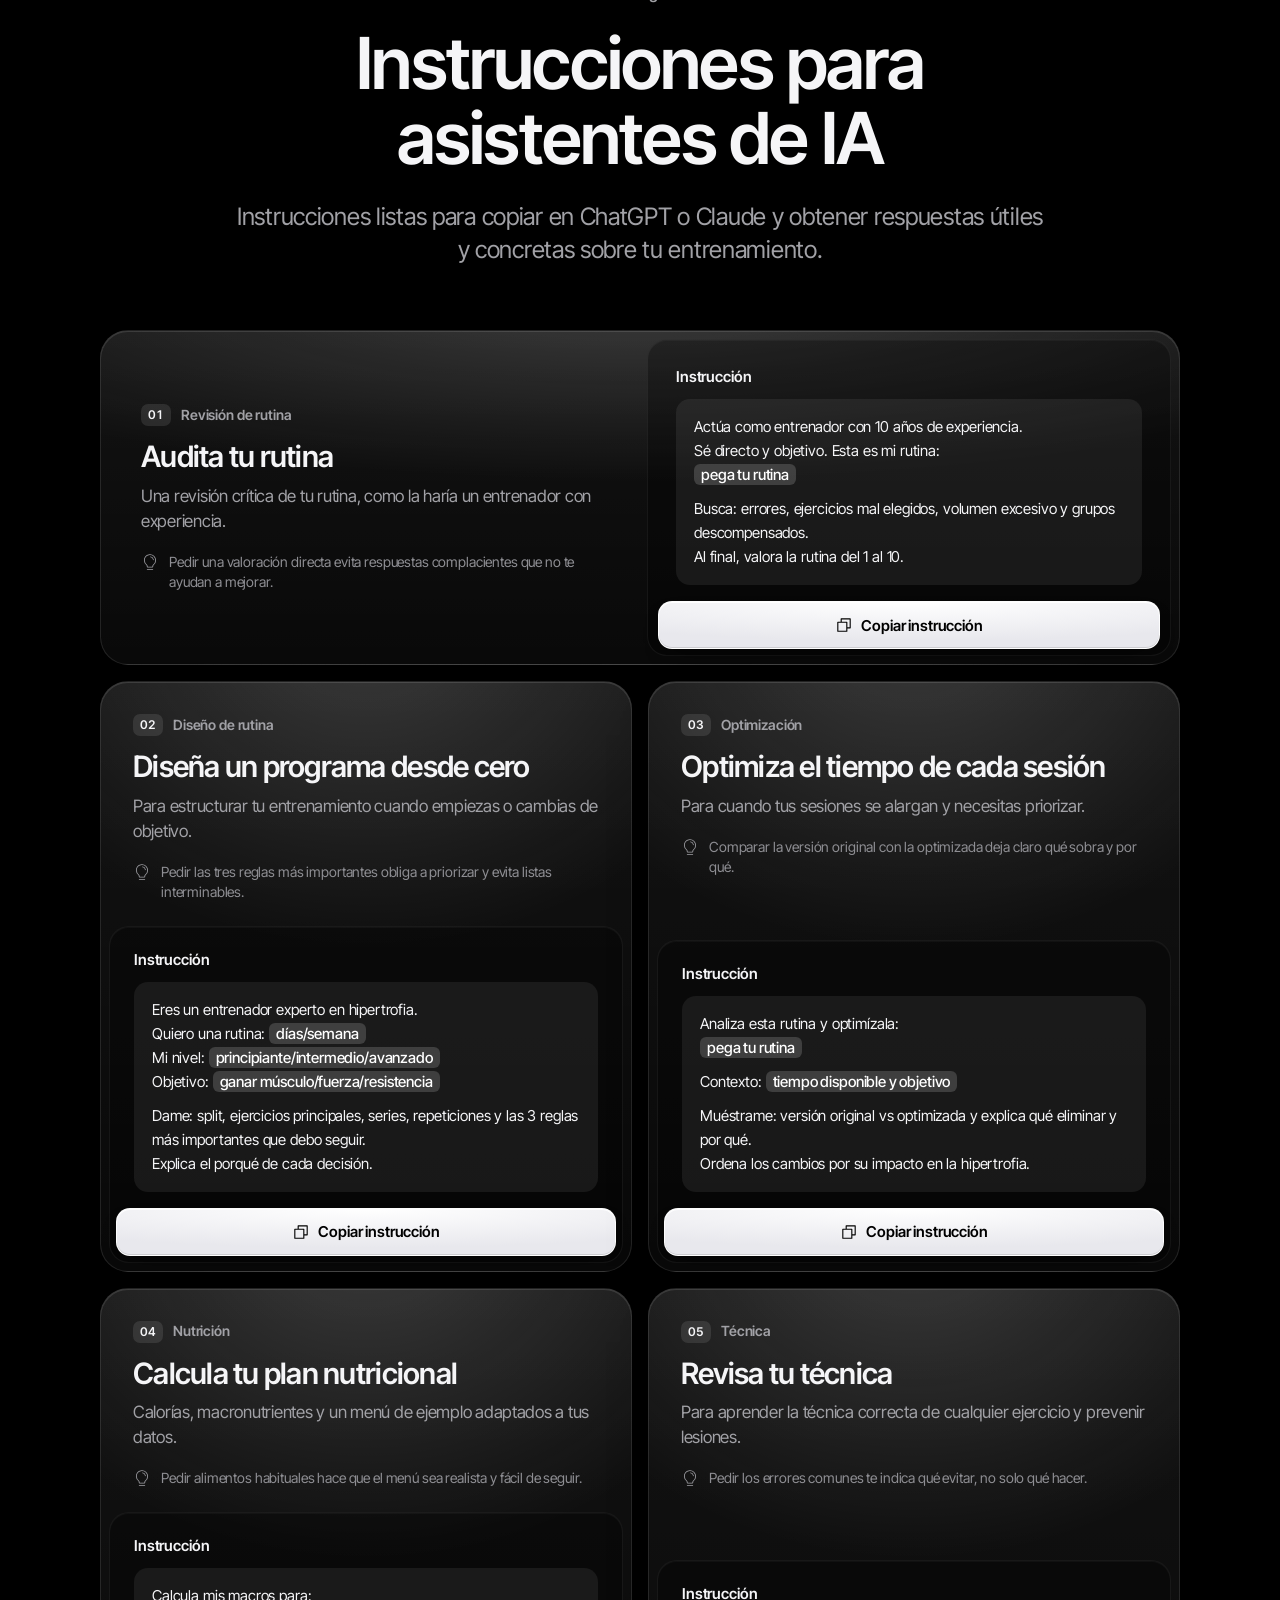
==== commit c1b30fd9: "Logro del final de la portada: fuera del fotograma del scroll y sin arrancar el audio en balde Al ll" ====
--- a/index.html
+++ b/index.html
@@ -4604,6 +4604,8 @@
             let AC = null;
             function audio() {
                 try {
+                    // sin un toque previo el navegador no deja sonar nada: no se crea el contexto (el primero llega a costar 100 ms)
+                    if (!AC && navigator.userActivation && !navigator.userActivation.hasBeenActive) return null;
                     if (!AC) AC = new (window.AudioContext || window.webkitAudioContext)();
                     if (AC.state === 'suspended') AC.resume();
                     return AC;
@@ -4700,7 +4702,8 @@
             centinela.style.cssText = 'height:1px;margin-top:-1px;pointer-events:none';
             document.body.appendChild(centinela);
             const obsFondo = new IntersectionObserver(en => {
-                if (en[0].isIntersecting) { obsFondo.disconnect(); centinela.remove(); logro('fondo'); }
+                // el logro se apunta fuera del fotograma del scroll (aviso, panel y sonido), cuando el navegador está libre
+                if (en[0].isIntersecting) { obsFondo.disconnect(); centinela.remove(); (window.requestIdleCallback ? f => requestIdleCallback(f, { timeout: 600 }) : f => setTimeout(f, 50))(() => logro('fondo')); }
             }, { rootMargin: '0px 0px 90px 0px' });
             obsFondo.observe(centinela);
 
--- a/atr.css
+++ b/atr.css
@@ -3651,13 +3651,6 @@
     /* menús y hojas: aparecen sin desenfoque */
     html body .dd-panel, html body .atr-links, html body .chat-ventana,
     html body .modal-overlay .modal-contenido, html body .trofeos-overlay .trofeos, html body .lector-overlay .lector { filter: none; }
-    /* barra de abajo: al bajar se encoge y se funde sin cambiar de tamaño (antes animaba left, right y height: maqueta en cada fotograma) */
-    .barra-pestanas { transition: transform .45s var(--resorte), opacity .3s ease; }
-    .barra-pestanas.mini { left: 14px; right: 14px; height: 64px; transform: translateY(8px) scale(.94); transform-origin: 50% 100%; }
-    .barra-pestanas a span, .barra-pestanas.mini a span { display: block; max-height: none; margin-top: 0; overflow: visible; transition: opacity .2s ease; }
-    .barra-pestanas.mini a span { opacity: 0; }
-    .barra-pestanas.mini svg { width: 25px; height: 25px; }
-    .barra-pestanas a svg { transition: transform var(--t-vivo) var(--resorte-vivo); }
     /* otra barra fija con desenfoque (índice de las páginas de disciplina) y los textos y botones que flotan sobre la escena 3D:
        con la escena dibujándose a 60 fps, cada uno obligaba a desenfocar de nuevo lo de detrás en cada fotograma */
     html body .pg-indice { -webkit-backdrop-filter: none; backdrop-filter: none; background: rgba(20, 20, 22, .94); }
